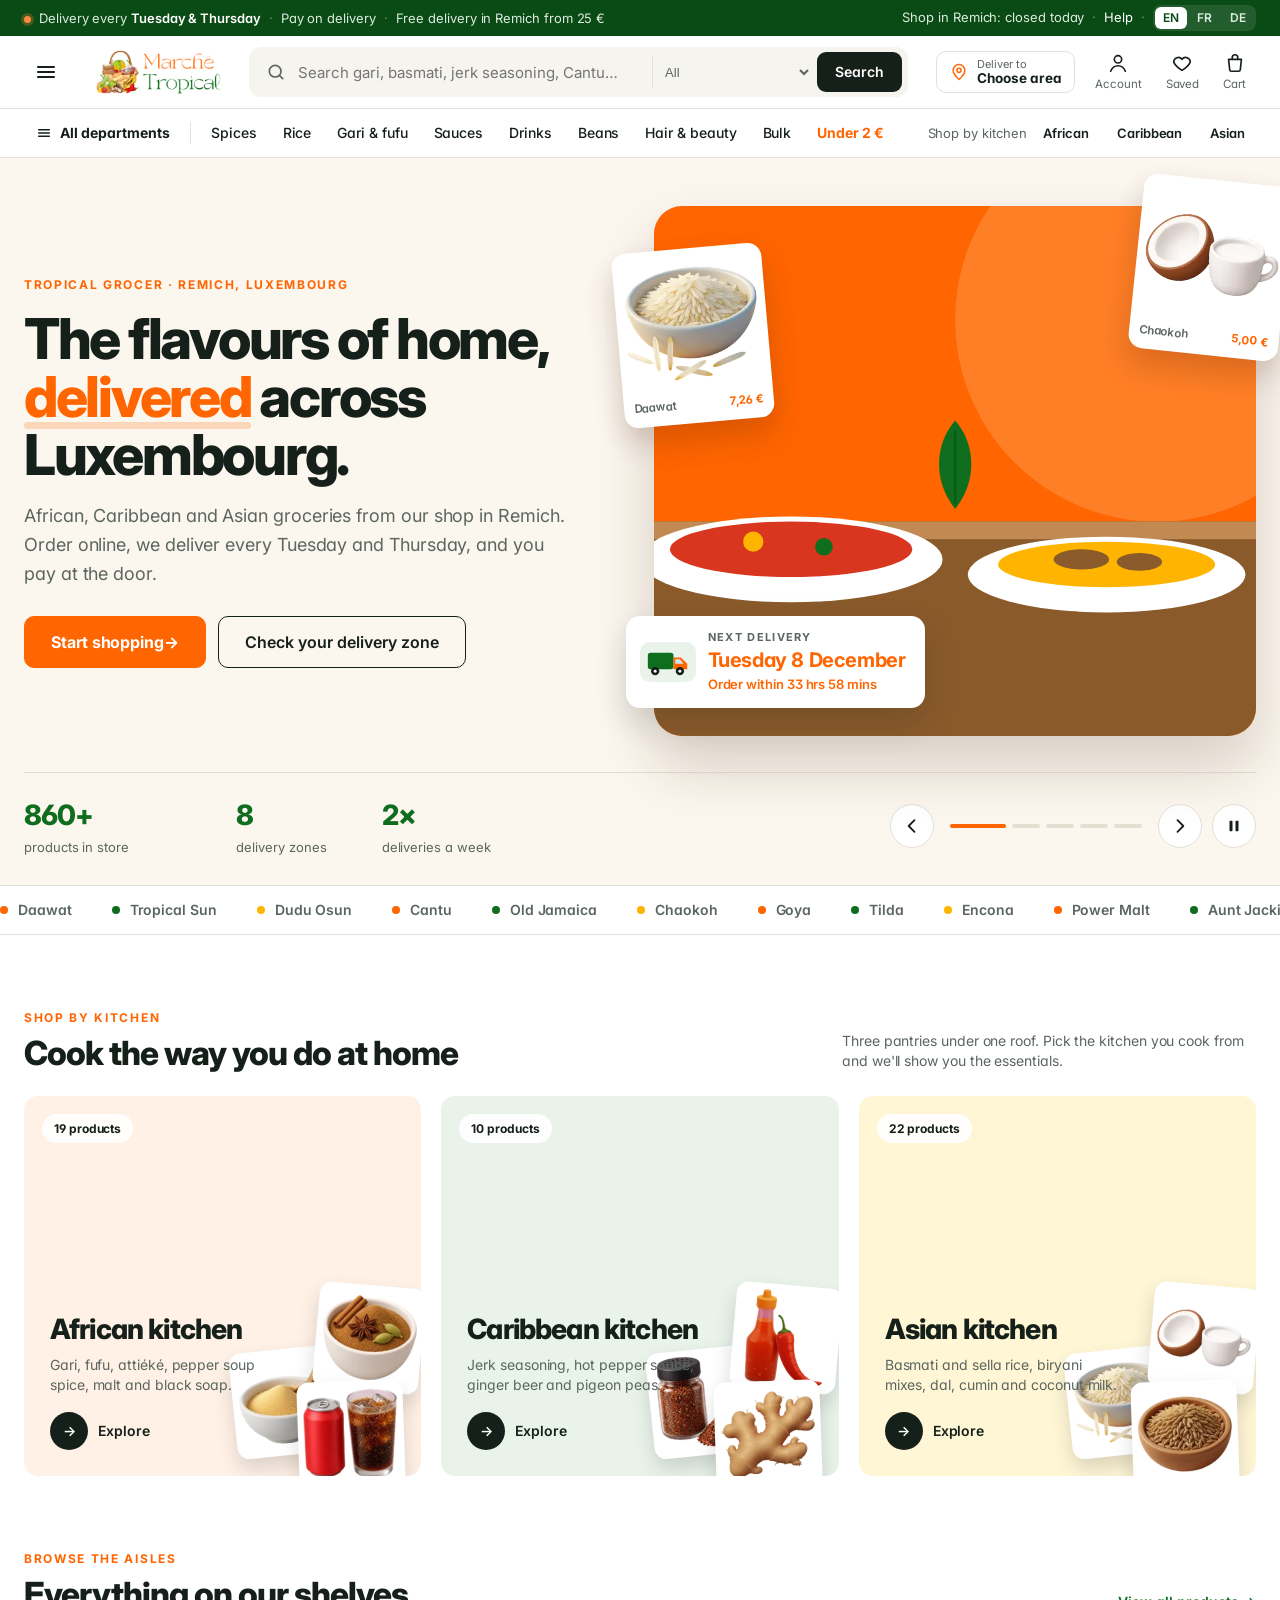
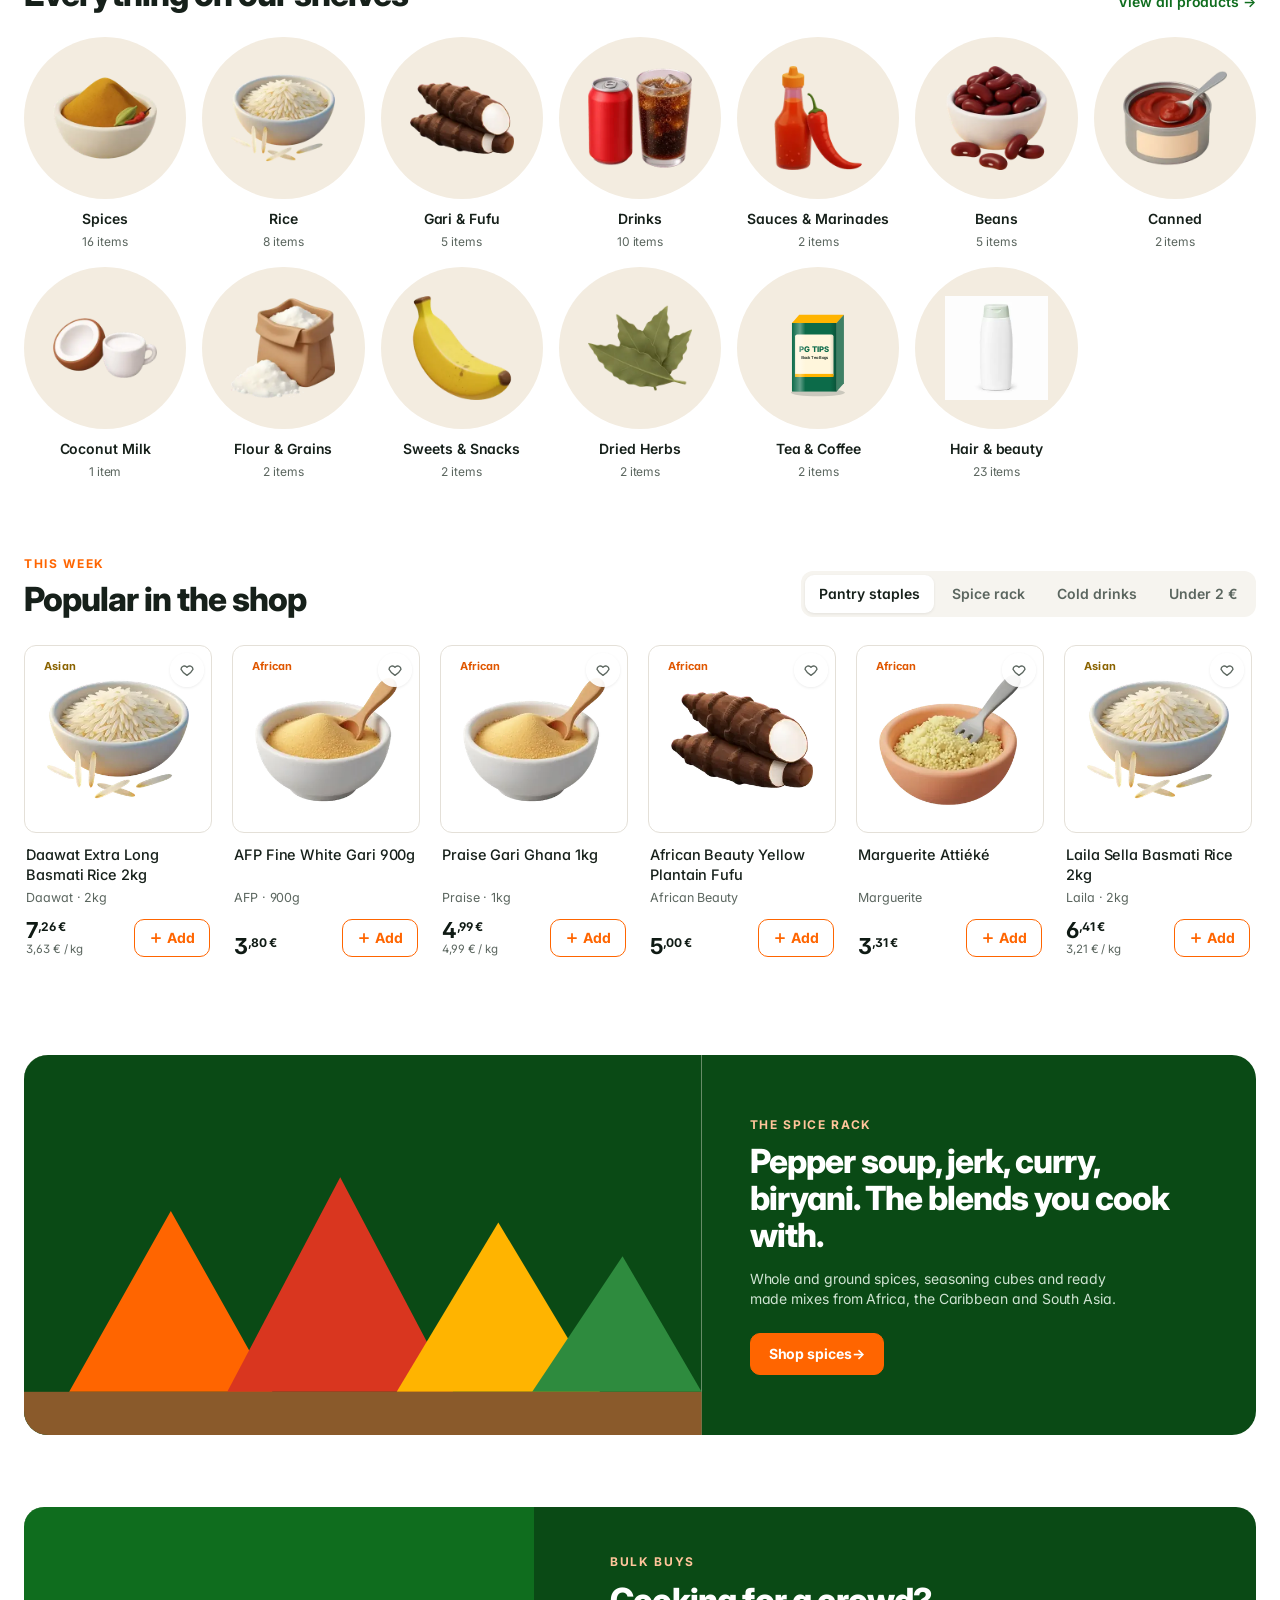
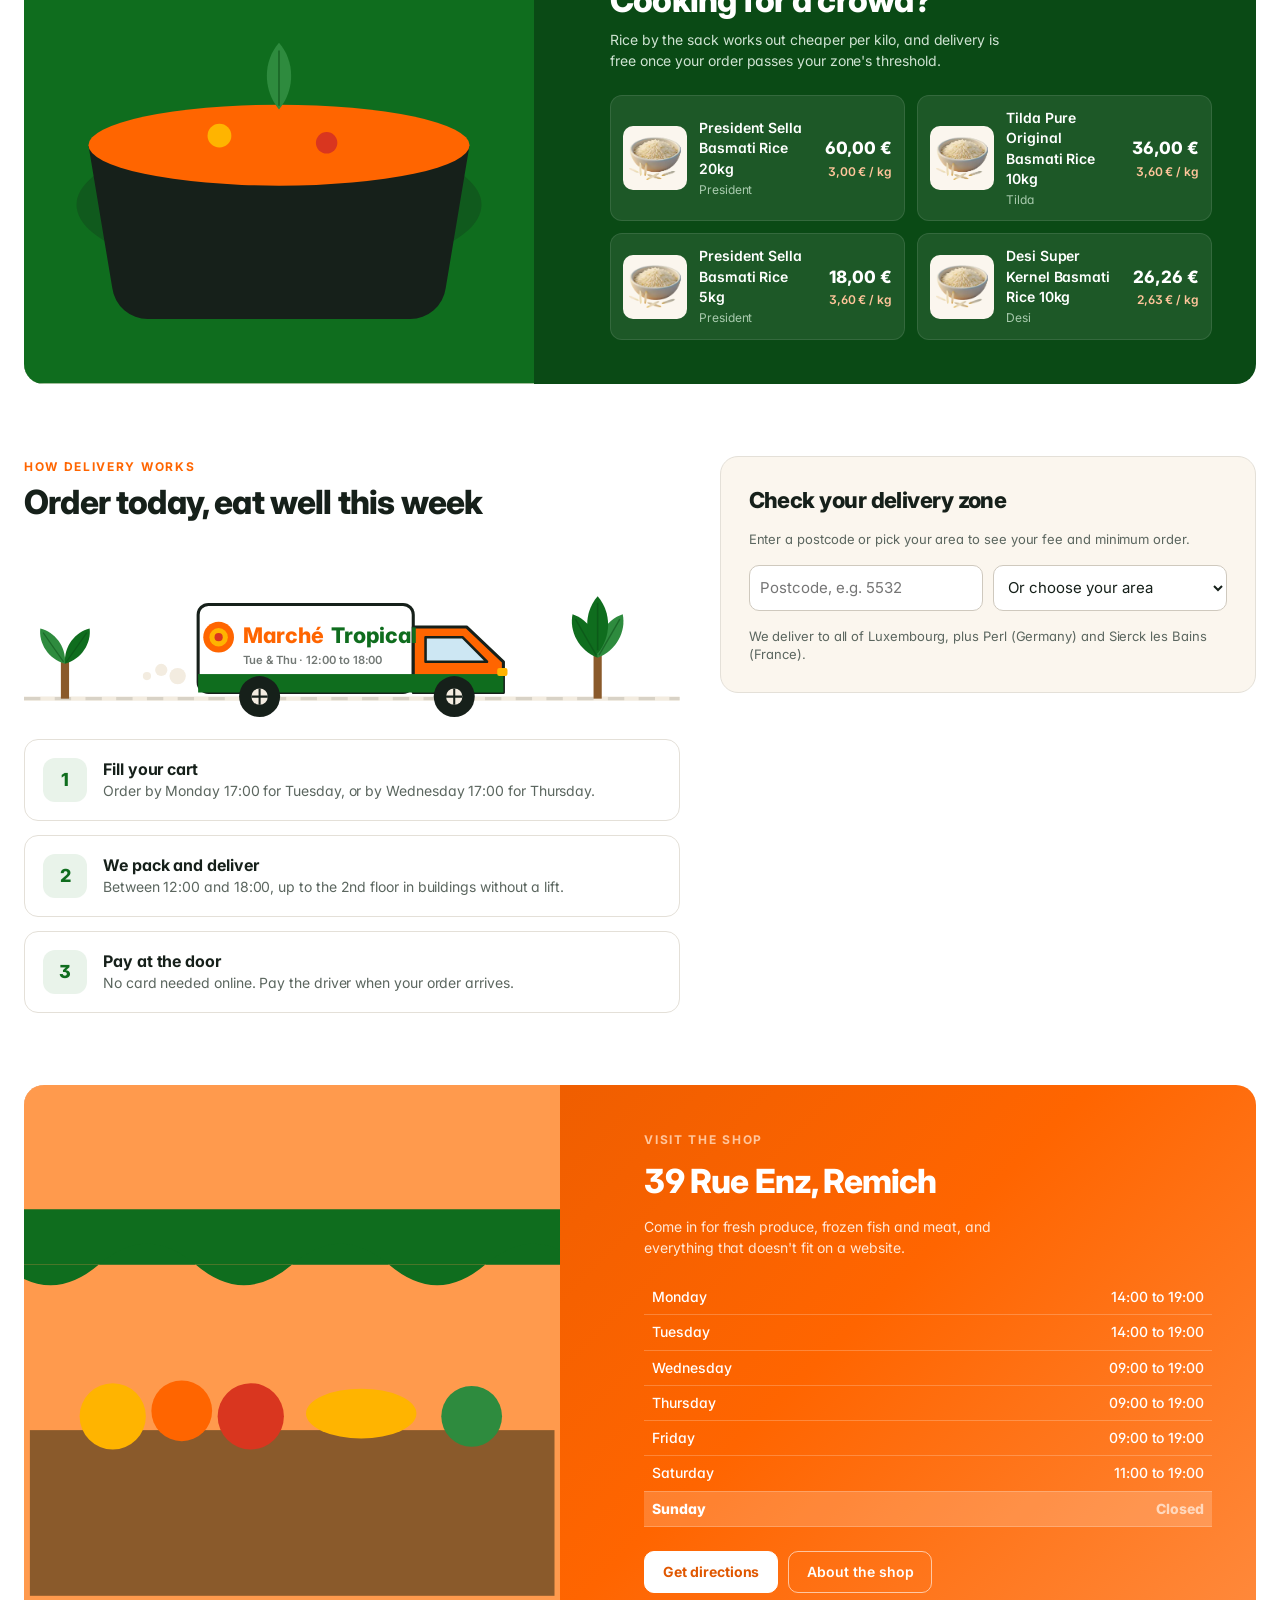
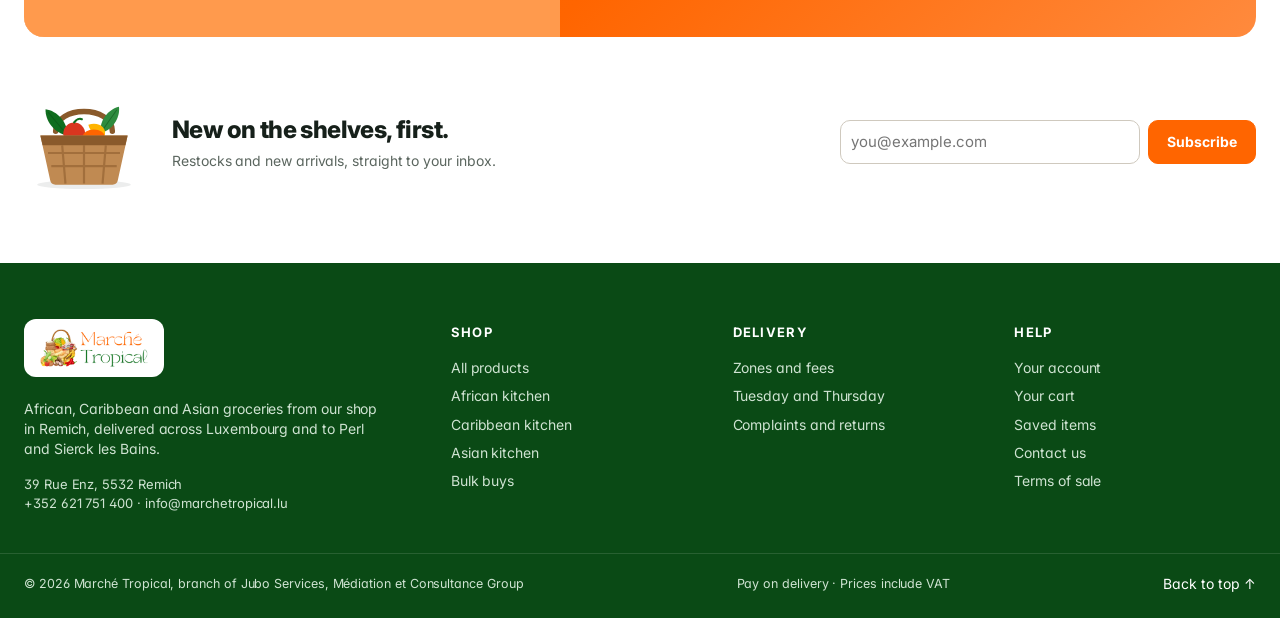
==== index.html @ e781e64a "Remove the demo notice bar Co-Authored-By: Claude Opus 5.5 <noreply@anthropic.com> Claude-Session: h" ====
<!doctype html>
<html lang="en">
<head>
<meta charset="utf-8">
<meta name="viewport" content="width=device-width, initial-scale=1, viewport-fit=cover">
<title>Marché Tropical</title>
<meta name="description" content="African, Caribbean and Asian groceries from Remich, delivered across Luxembourg.">
<link rel="preconnect" href="https://fonts.googleapis.com"><link rel="preconnect" href="https://fonts.gstatic.com" crossorigin>
<link rel="stylesheet" href="https://fonts.googleapis.com/css2?family=Inter:wght@400;500;600;700;800&display=swap">
<style>:root {
  color-scheme: light;
  --hd: #0A3D2C; --hd2: #0F5A3F; --bg: #E9EEEA; --card: #FFFFFF; --ink: #0F1A14; --ink2: #4A5650; --line: #D5DBD7;
  --mango: #FFB400; --mangoD: #E8A200; --orange: #F07A1A; --orangeD: #D96A0E; --green: #0C6B49; --link: #0B6A73; --price: #0F1A14; --red: #C7361E;
  --display: 'Inter', system-ui, -apple-system, 'Segoe UI', Arial, sans-serif; --body: 'Inter', system-ui, -apple-system, 'Segoe UI', Arial, sans-serif;
}
* { box-sizing: border-box; }
[hidden] { display: none !important; }
html, body { margin: 0; }
body { background: var(--bg); color: var(--ink); font: 400 14px/1.45 var(--body); -webkit-font-smoothing: antialiased; }
a { color: var(--link); text-decoration: none; }
a:hover { text-decoration: underline; color: #C45500; }
img { max-width: 100%; display: block; }
button { font: inherit; color: inherit; }
:focus-visible { outline: 3px solid var(--mango); outline-offset: 2px; }
.sr { position: absolute; width: 1px; height: 1px; overflow: hidden; clip: rect(0 0 0 0); white-space: nowrap; }
.wrap { max-width: 1500px; margin: 0 auto; padding-left: max(20px, env(safe-area-inset-left, 0px)); padding-right: max(20px, env(safe-area-inset-right, 0px)); }
.small { font-size: 13px; } .muted { color: var(--ink2); }
.card { background: var(--card); border-radius: 8px; }
.lnk { background: none; border: 0; padding: 0; color: var(--link); cursor: pointer; font-size: 14px; }
.lnk:hover { text-decoration: underline; color: #C45500; }
.btn { display: inline-flex; align-items: center; justify-content: center; min-height: 38px; padding: 0 18px; border-radius: 999px; border: 1px solid transparent; font: 600 14px/1 var(--body); cursor: pointer; text-decoration: none !important; color: var(--ink) !important; }
.btn.y { background: var(--mango); border-color: var(--mangoD); } .btn.y:hover { background: var(--mangoD); }
.btn.o { background: var(--orange); border-color: var(--orangeD); color: #fff !important; } .btn.o:hover { background: var(--orangeD); }
.btn.w { background: #fff; border-color: #B9C2BD; box-shadow: 0 1px 2px rgba(15,26,20,.08); } .btn.w:hover { background: #F3F6F4; }
.btn.full { width: 100%; margin-top: 8px; }
.demo-banner { background: #FFF4D2; color: #5A4300; font-size: 12.5px; text-align: center; padding: 6px 16px; border-bottom: 1px solid #F1DFA3; }

/* header */
.hd { background: var(--hd); color: #fff; position: sticky; top: env(safe-area-inset-top, 0px); z-index: 40; }
.hd1 { display: flex; align-items: center; gap: 6px; padding: 8px max(12px, env(safe-area-inset-right, 0px)) 8px max(12px, env(safe-area-inset-left, 0px)); min-height: 62px; }
.hd a, .hd button { color: #fff; }
.hd1 > a, .hd1 > button, .hlink { border: 1px solid transparent; border-radius: 3px; padding: 6px 8px; background: none; cursor: pointer; text-decoration: none; }
.hd1 > a:hover, .hd1 > button:hover, .hlink:hover { border-color: #fff; text-decoration: none; }
.hamb { display: none; }
.logo { display: inline-flex; align-items: center; gap: 8px; text-decoration: none !important; }
.logo-mark { width: 30px; height: 30px; flex: none; border-radius: 50%; background: radial-gradient(circle, #13241C 0 3px, #D9361F 3.5px 7px, #FFB400 7.5px 11px, #2DB37A 11.5px 15px); }
.logo-text { font: 800 22px/1 var(--display); letter-spacing: -0.03em; color: #fff; }
.logo-text b { color: var(--mango); font-weight: 800; }
.logo.dark .logo-text { color: var(--ink); } .logo.dark .logo-text b { color: var(--green); }
.deliver { display: flex; align-items: flex-end; gap: 2px; text-align: left; }
.deliver small, .hlink small, .cartlink small { display: block; font-size: 12px; color: #CFE1D7; line-height: 1.1; }
.deliver b, .hlink b { display: block; font-size: 14px; line-height: 1.2; white-space: nowrap; }
.search { position: relative; flex: 1; display: flex; height: 42px; margin: 0 8px; border-radius: 6px; overflow: visible; min-width: 0; }
.search:focus-within { box-shadow: 0 0 0 3px var(--mango); border-radius: 6px; }
.scat { flex: none; max-width: 150px; border: 0; border-radius: 6px 0 0 6px; background: #E6E9E7; color: var(--ink); padding: 0 6px 0 10px; font-size: 13px; border-right: 1px solid #C9CFCB; }
.search input { flex: 1; min-width: 0; border: 0; padding: 0 12px; font: 400 15px/1 var(--body); color: var(--ink); background: #fff; outline: none; }
.sbtn { flex: none; width: 48px; border: 0; border-radius: 0 6px 6px 0; background: var(--mango); color: var(--ink) !important; cursor: pointer; display: flex; align-items: center; justify-content: center; }
.sbtn:hover { background: var(--mangoD); }
.suggest { position: absolute; top: 100%; left: 0; right: 0; background: #fff; color: var(--ink); border: 1px solid var(--line); border-radius: 0 0 8px 8px; box-shadow: 0 8px 24px rgba(0,0,0,.2); padding: 4px 0; z-index: 50; }
.suggest a { display: grid; grid-template-columns: 40px minmax(0, 1fr) auto; gap: 10px; align-items: center; padding: 6px 14px; color: var(--ink); font-size: 14px; }
.suggest a:hover, .suggest a.act { background: #F1F4F2; text-decoration: none; color: var(--ink); }
.suggest .th { width: 40px; height: 40px; }
.suggest .th img, .suggest .th svg { width: 100%; height: 100%; object-fit: contain; }
.suggest .all { display: block; font-weight: 700; color: var(--link); }
.suggest p { margin: 10px 14px; color: var(--ink2); }
.lang b { font-size: 14px; }
.wn { display: inline-block; min-width: 18px; padding: 0 5px; border-radius: 9px; background: var(--mango); color: var(--ink); font-size: 12px; text-align: center; }
.cartlink { display: flex; align-items: flex-end; gap: 2px; padding: 4px 8px; text-decoration: none !important; }
.cartlink b { font-size: 14px; padding-bottom: 2px; }
.cartico { position: relative; display: block; }
.cc { position: absolute; top: -4px; left: 15px; min-width: 18px; text-align: center; color: var(--mango); font: 800 16px/1 var(--body); }
.hd2 { background: var(--hd2); }
.hd2-in { display: flex; align-items: center; gap: 2px; padding: 4px max(12px, env(safe-area-inset-left, 0px)); overflow-x: auto; scrollbar-width: none; }
.hd2-in::-webkit-scrollbar { display: none; }
.hd2 a, .allbtn { flex: none; padding: 6px 9px; border: 1px solid transparent; border-radius: 3px; font-size: 14px; white-space: nowrap; background: none; cursor: pointer; text-decoration: none !important; }
.hd2 a:hover, .allbtn:hover { border-color: #fff; }
.allbtn { display: inline-flex; gap: 6px; align-items: center; font-weight: 700; }
.hd2-note { margin-left: auto; flex: none; padding-left: 16px; font-weight: 700; color: var(--mango); white-space: nowrap; }

/* side nav */
.side-bg { position: fixed; inset: 0; background: rgba(0,0,0,.6); z-index: 60; }
.side-nav { position: fixed; top: 0; bottom: 0; left: 0; width: min(365px, 88vw); z-index: 61; background: #fff; display: flex; flex-direction: column; padding-left: env(safe-area-inset-left, 0px); }
.side-hd { display: flex; align-items: center; gap: 10px; padding: calc(14px + env(safe-area-inset-top, 0px)) 16px 14px 34px; background: var(--hd2); color: #fff; font-size: 18px; }
.avatar { width: 30px; height: 30px; border-radius: 50%; background: #fff; opacity: .9; }
.xbtn { margin-left: auto; width: 40px; height: 40px; border: 0; border-radius: 50%; background: transparent; cursor: pointer; display: inline-flex; align-items: center; justify-content: center; }
.side-hd .xbtn { color: #fff; }
.side-body { overflow: auto; padding: 8px 0 24px; }
.side-body h3 { margin: 14px 34px 6px; font: 800 17px/1.2 var(--display); }
.side-body a { display: flex; justify-content: space-between; padding: 11px 34px; color: var(--ink); font-size: 14px; }
.side-body a:hover { background: #EEF1EF; text-decoration: none; color: var(--ink); }
.side-body h3 + div, .side-body h3 { border-top: 0; }
.side-body h3:not(:first-child) { border-top: 1px solid var(--line); padding-top: 16px; margin-top: 8px; }

/* hero carousel */
.hero { position: relative; height: 560px; overflow: hidden; background: var(--hd); }
.slide { position: absolute; inset: 0; display: grid; grid-template-columns: minmax(0, 1fr) minmax(0, 1fr); align-items: start; padding: 48px max(64px, calc((100% - 1500px) / 2 + 64px)) 0; transition: opacity .6s; opacity: 0; }
.slide.on { opacity: 1; }
.slide::after { content: ""; position: absolute; left: 0; right: 0; bottom: 0; height: 260px; background: linear-gradient(to bottom, rgba(233,238,234,0), var(--bg)); pointer-events: none; }
.slide .copy { position: relative; z-index: 1; color: #fff; max-width: 560px; padding-top: 18px; }
.slide .kick { display: inline-block; padding: 5px 10px; border-radius: 4px; background: rgba(0,0,0,.25); font-size: 13px; font-weight: 700; letter-spacing: .06em; text-transform: uppercase; }
.slide h2 { margin: 14px 0 12px; font: 800 clamp(30px, 4vw, 56px)/1.02 var(--display); letter-spacing: -0.02em; text-wrap: balance; }
.slide p { margin: 0 0 22px; font-size: 18px; opacity: .92; max-width: 44ch; }
.slide .btn { min-height: 46px; padding: 0 26px; font-size: 16px; }
.slide .art { position: relative; height: 330px; }
.slide .art img { position: absolute; width: 46%; filter: drop-shadow(0 18px 24px rgba(0,0,0,.28)); }
.s1 { background: radial-gradient(circle at 75% 35%, #2BA36F 0, #0C6B49 45%, #0A3D2C 100%); }
.s2 { background: radial-gradient(circle at 75% 35%, #F25A3C 0, #C7361E 50%, #7A1C0F 100%); }
.s3 { background: radial-gradient(circle at 75% 35%, #FFD25A 0, #FFB400 45%, #D98A00 100%); }
.s3 .copy { color: var(--ink); } .s3 .kick { background: rgba(255,255,255,.45); }
.harrow { position: absolute; top: 40px; height: 260px; width: 64px; border: 0; background: transparent; color: #fff; cursor: pointer; z-index: 2; display: flex; align-items: center; justify-content: center; border-radius: 4px; }
.harrow:hover { box-shadow: inset 0 0 0 2px #fff; }
.harrow.l { left: 0; } .harrow.r { right: 0; }
.lift { position: relative; margin-top: -250px; z-index: 3; }

/* quad cards */
.quads { display: grid; grid-template-columns: repeat(4, minmax(0, 1fr)); gap: 20px; margin-bottom: 20px; }
.quad { background: #fff; padding: 20px 20px 16px; display: flex; flex-direction: column; border-radius: 8px; min-width: 0; }
.quad h2 { margin: 0 0 12px; font: 800 21px/1.2 var(--display); letter-spacing: -0.01em; }
.quad .q4 { display: grid; grid-template-columns: repeat(2, minmax(0, 1fr)); gap: 12px 14px; flex: 1; }
.quad .q4 a { color: var(--ink); font-size: 12.5px; }
.quad .q4 a:hover { text-decoration: none; }
.quad .q4 a:hover span { text-decoration: underline; }
.quad .q4 .im { aspect-ratio: 1 / 1; background: #F4F6F5; border-radius: 4px; display: flex; align-items: center; justify-content: center; margin-bottom: 4px; overflow: hidden; }
.quad .q4 .im img, .quad .q4 .im svg { width: 86%; height: 86%; object-fit: contain; }
.quad .one { flex: 1; display: block; background: #F4F6F5; border-radius: 4px; aspect-ratio: 1 / 1.02; overflow: hidden; }
.quad .one img { width: 100%; height: 100%; object-fit: contain; padding: 8%; }
.quad .more { margin-top: 14px; font-size: 13px; }
.quad.info { background: linear-gradient(160deg, #fff 0, #fff 55%, #FFF4D2 100%); }
.quad.info .zone-ui { display: flex; flex-direction: column; gap: 10px; flex: 1; }
.quad.info .big { font: 800 34px/1 var(--display); }
.quad.info ul { margin: 0; padding-left: 18px; color: var(--ink2); }

/* strips (rows) */
.strip { background: #fff; border-radius: 8px; padding: 20px; margin-bottom: 20px; }
.strip.flat { border-radius: 0; padding: 20px 0; background: transparent; border-top: 1px solid var(--line); }
.strip-hd { display: flex; align-items: baseline; gap: 16px; margin-bottom: 12px; }
.strip-hd h2 { margin: 0; font: 800 21px/1.2 var(--display); letter-spacing: -0.01em; }
.row { display: grid; grid-auto-flow: column; grid-auto-columns: 200px; gap: 16px; overflow-x: auto; padding-bottom: 10px; scroll-snap-type: x proximity; }
.row > * { scroll-snap-align: start; }

/* product tile */
.pt { display: flex; flex-direction: column; gap: 4px; min-width: 0; position: relative; }
.pt .im { position: relative; display: flex; align-items: center; justify-content: center; aspect-ratio: 1 / 1; background: #F4F6F5; border-radius: 6px; overflow: hidden; }
.pt .im img, .pt .im svg { width: 82%; height: 82%; object-fit: contain; transition: transform .2s; }
.pt:hover .im img, .pt:hover .im svg { transform: scale(1.04); }
.pt .nm { color: var(--ink); font-size: 14px; line-height: 1.35; display: -webkit-box; -webkit-line-clamp: 2; -webkit-box-orient: vertical; overflow: hidden; margin-top: 6px; }
.pt .nm:hover { color: #C45500; }
.pt .br { font-size: 12.5px; color: var(--ink2); }
.pt .tag { position: absolute; top: 8px; left: 8px; z-index: 1; background: var(--red); color: #fff; font-size: 12px; font-weight: 700; padding: 3px 7px; border-radius: 4px; }
.pt .tag.g { background: var(--green); }
.pprice { display: inline-flex; align-items: flex-start; font-weight: 500; color: var(--price); line-height: 1; }
.pprice .cur { font-size: 12px; margin: 3px 2px 0 0; } .pprice .whole { font-size: 26px; } .pprice .dec { font-size: 12px; margin-top: 3px; }
.pprice.big .whole { font-size: 34px; } .pprice.big .cur, .pprice.big .dec { font-size: 15px; }
.pt .del { font-size: 12.5px; color: var(--ink2); }
.pt .del b { color: var(--ink); }
.pt .act { display: flex; gap: 6px; margin-top: 6px; align-items: center; }
.pt .act .btn { min-height: 32px; padding: 0 14px; font-size: 13px; }
.pt .heart { width: 32px; height: 32px; flex: none; border-radius: 50%; border: 1px solid #C9CFCB; background: #fff; cursor: pointer; display: inline-flex; align-items: center; justify-content: center; color: var(--ink2); }
.pt .heart[aria-pressed="true"] { color: var(--red); border-color: var(--red); }
.pt .heart[aria-pressed="true"] path { fill: currentColor; }
.pt .incart { font-size: 12.5px; color: var(--green); font-weight: 700; }

/* results */
.resbar { background: #fff; border-bottom: 1px solid var(--line); box-shadow: 0 1px 3px rgba(0,0,0,.05); }
.resbar-in { display: flex; justify-content: space-between; align-items: center; gap: 12px; min-height: 44px; flex-wrap: wrap; padding-top: 6px; padding-bottom: 6px; }
.resbar b { color: #C45500; }
.sortlbl select { margin-left: 4px; padding: 6px 8px; border: 1px solid #C9CFCB; border-radius: 8px; background: #F4F6F5; font: inherit; color: var(--ink); }
.results { display: grid; grid-template-columns: 240px minmax(0, 1fr); gap: 24px; padding-top: 16px; padding-bottom: 40px; background: #fff; }
.route[data-route="shop"] { background: #fff; }
.filters { border-right: 1px solid var(--line); padding-right: 16px; }
.fbtn { display: none; }
.fgrp { margin-bottom: 18px; }
.fgrp h3 { margin: 0 0 6px; font-size: 14px; font-weight: 700; }
.fgrp a, .fgrp label { display: flex; align-items: center; gap: 8px; padding: 3px 0; color: var(--ink); font-size: 14px; cursor: pointer; }
.fgrp a.on { font-weight: 700; }
.fgrp input { width: 16px; height: 16px; accent-color: var(--green); }
.fgrp .ct { color: var(--ink2); font-size: 12px; }
.chips { display: flex; gap: 8px; flex-wrap: wrap; margin-bottom: 8px; }
.chip { display: inline-flex; align-items: center; gap: 6px; padding: 4px 10px; border: 1px solid #C9CFCB; border-radius: 999px; background: #F4F6F5; font-size: 13px; cursor: pointer; }
.chip:hover { border-color: var(--ink); }
.resh { margin: 4px 0 4px; font: 800 22px/1.2 var(--display); }
.grid { display: grid; grid-template-columns: repeat(auto-fill, minmax(210px, 1fr)); gap: 28px 20px; }
.grid .pt { padding-bottom: 8px; }
.pager { display: flex; justify-content: center; gap: 6px; margin: 36px 0 8px; flex-wrap: wrap; }
.pager button { min-width: 40px; height: 40px; padding: 0 12px; border: 1px solid #C9CFCB; border-radius: 8px; background: #fff; cursor: pointer; }
.pager button[aria-current="page"] { border-color: var(--ink); font-weight: 800; }
.pager button:disabled { opacity: .45; cursor: default; }
.empty { padding: 28px; border: 1px solid var(--line); }

/* product detail */
.pdwrap { background: #fff; padding-top: 12px; padding-bottom: 32px; }
.route[data-route="product"] { background: #fff; }
.crumbs a { color: var(--ink2); }
.pd { display: grid; grid-template-columns: minmax(0, 1.05fr) minmax(0, 1fr) 270px; gap: 28px; margin-top: 12px; align-items: start; }
.pd-media { display: grid; grid-template-columns: 56px minmax(0, 1fr); gap: 12px; position: sticky; top: 130px; }
.pd-thumbs { display: flex; flex-direction: column; gap: 10px; }
.pd-thumbs button { width: 56px; height: 56px; padding: 4px; border: 1px solid #C9CFCB; border-radius: 6px; background: #F4F6F5; cursor: pointer; }
.pd-thumbs button[aria-current="true"] { border-color: var(--orange); box-shadow: 0 0 0 2px rgba(240,122,26,.3); }
.pd-thumbs img, .pd-thumbs svg { width: 100%; height: 100%; object-fit: contain; }
.pd-stage { aspect-ratio: 1 / 1; display: flex; align-items: center; justify-content: center; background: #F4F6F5; border-radius: 8px; overflow: hidden; cursor: zoom-in; }
.pd-stage img, .pd-stage svg { width: 80%; height: 80%; object-fit: contain; transition: transform .25s; }
.pd-stage.zoom img, .pd-stage.zoom svg { transform: scale(1.6); cursor: zoom-out; }
.pd-stage.v2 img, .pd-stage.v2 svg { transform: scale(1.25) translate(8%, -6%); }
.pd-info h1 { margin: 0 0 4px; font: 500 24px/1.3 var(--body); }
.pd-info hr { border: 0; border-top: 1px solid var(--line); margin: 12px 0; }
.spec { border-collapse: collapse; font-size: 14px; }
.spec th { text-align: left; padding: 3px 24px 3px 0; font-weight: 700; white-space: nowrap; }
.spec td { padding: 3px 0; }
.about-h { font: 700 16px/1.2 var(--body); margin: 0 0 8px; }
.about { margin: 0 0 10px; padding-left: 18px; }
.about li { margin-bottom: 4px; }
.buybox { border: 1px solid var(--line); border-radius: 8px; padding: 18px; position: sticky; top: 130px; }
.bbdel { margin: 10px 0 6px; } .bbdel b { color: var(--ink); }
.bbloc { display: flex; align-items: center; gap: 4px; margin: 0 0 10px; font-size: 13px; }
.avail { color: var(--green); font-size: 17px; margin: 0 0 10px; }
.qsel select { margin-left: 4px; padding: 6px 8px; border-radius: 8px; border: 1px solid #C9CFCB; background: #F4F6F5; font: inherit; }
.ships { margin: 12px 0 4px; border-collapse: collapse; }
.ships td { padding: 2px 10px 2px 0; vertical-align: top; } .ships td:first-child { color: var(--ink2); white-space: nowrap; }

/* cart */
.cartwrap { display: grid; grid-template-columns: minmax(0, 1fr) 300px; gap: 20px; padding-top: 20px; padding-bottom: 40px; align-items: start; }
.cartmain { padding: 20px 20px 12px; }
.cartmain h1 { margin: 0; font: 500 28px/1.2 var(--body); }
.cartmain .hdrow { display: flex; justify-content: space-between; align-items: flex-end; border-bottom: 1px solid var(--line); padding-bottom: 6px; color: var(--ink2); }
.cline { display: grid; grid-template-columns: 160px minmax(0, 1fr) auto; gap: 18px; padding: 16px 0; border-bottom: 1px solid var(--line); }
.cline .im { aspect-ratio: 1 / 1; background: #F4F6F5; border-radius: 6px; display: flex; align-items: center; justify-content: center; }
.cline .im img, .cline .im svg { width: 82%; height: 82%; object-fit: contain; }
.cline h3 { margin: 0 0 4px; font: 500 17px/1.3 var(--body); }
.cline h3 a { color: var(--ink); }
.cline .ok { color: var(--green); font-size: 12.5px; }
.cline .ops { display: flex; gap: 10px; align-items: center; flex-wrap: wrap; margin-top: 10px; font-size: 13px; }
.cline .ops .sep { width: 1px; height: 14px; background: var(--line); }
.stepper { display: inline-flex; align-items: center; border: 3px solid var(--mango); border-radius: 999px; overflow: hidden; }
.stepper button { width: 34px; height: 30px; border: 0; background: #fff; cursor: pointer; font-size: 18px; font-weight: 700; }
.stepper span { min-width: 30px; text-align: center; font-weight: 700; }
.cline .lp { font-weight: 700; font-size: 18px; text-align: right; }
.subline { text-align: right; font-size: 18px; padding: 12px 0 4px; }
.cartside { padding: 18px; }
.cartside .fb { font-size: 13px; }
.bar { height: 8px; margin: 6px 0 10px; background: #E6E9E7; border-radius: 999px; overflow: hidden; }
.bar i { display: block; height: 100%; background: var(--green); }
.saved { margin-top: 20px; padding: 20px; }
.saved h2 { margin: 0 0 12px; font: 500 22px/1.2 var(--body); }
.savedgrid { display: grid; grid-template-columns: repeat(auto-fill, minmax(180px, 1fr)); gap: 18px; }

/* checkout */
.cowrap { padding-top: 16px; padding-bottom: 40px; }
.coh { font: 500 28px/1.2 var(--body); margin: 0 0 16px; }
.checkout { display: grid; grid-template-columns: minmax(0, 1fr) 320px; gap: 20px; align-items: start; }
.co-sec { margin-bottom: 14px; padding: 18px 20px; }
.co-sec h2 { margin: 0 0 12px; font: 700 18px/1.2 var(--body); display: flex; gap: 10px; align-items: center; }
.co-sec h2 span { width: 26px; height: 26px; border-radius: 50%; background: var(--hd); color: #fff; font-size: 14px; display: inline-flex; align-items: center; justify-content: center; }
.form-grid { display: grid; grid-template-columns: repeat(2, minmax(0, 1fr)); gap: 12px 16px; }
.form-grid .full { grid-column: 1 / -1; }
.field { display: flex; flex-direction: column; gap: 4px; }
.field label { font-weight: 700; font-size: 13px; }
.input { width: 100%; min-height: 38px; padding: 8px 10px; border: 1px solid #A9B3AE; border-radius: 6px; background: #fff; font: 400 15px/1.3 var(--body); color: var(--ink); box-shadow: inset 0 1px 2px rgba(0,0,0,.06); }
textarea.input { min-height: 120px; resize: vertical; }
.input:focus-visible { outline: none; border-color: var(--orange); box-shadow: 0 0 0 3px rgba(240,122,26,.25); }
.input.bad { border-color: var(--red); box-shadow: 0 0 0 2px rgba(199,54,30,.2); }
.hint { margin: 2px 0 0; font-size: 12.5px; color: var(--ink2); }
.err { margin: 12px 0 0; padding: 10px 12px; border: 1px solid var(--red); border-radius: 6px; background: #FDF0EC; color: #8C220F; font-weight: 600; }
.slots { display: grid; grid-template-columns: repeat(4, minmax(0, 1fr)); gap: 10px; }
.slot { text-align: left; padding: 12px; border: 1px solid #A9B3AE; border-radius: 8px; background: #fff; cursor: pointer; display: flex; flex-direction: column; gap: 2px; }
.slot b { font-size: 15px; } .slot small { color: var(--ink2); }
.slot[aria-pressed="true"] { border: 2px solid var(--orange); background: #FFF6EC; padding: 11px; }
.radio { display: flex; gap: 10px; align-items: flex-start; padding: 12px; border: 2px solid var(--orange); border-radius: 8px; background: #FFF6EC; }
.radio input, .check input { width: 18px; height: 18px; margin-top: 2px; accent-color: var(--orange); }
.co-line { display: grid; grid-template-columns: 64px minmax(0, 1fr) auto; gap: 12px; align-items: center; padding: 8px 0; border-top: 1px solid var(--line); }
.co-line:first-child { border-top: 0; }
.co-line .im { width: 64px; height: 64px; background: #F4F6F5; border-radius: 6px; display: flex; align-items: center; justify-content: center; }
.co-line .im img, .co-line .im svg { width: 82%; height: 82%; object-fit: contain; }
.co-sum { padding: 18px; position: sticky; top: 130px; }
.co-sum .srow { display: flex; justify-content: space-between; gap: 10px; padding: 3px 0; font-size: 14px; }
.co-sum .tot { border-top: 1px solid var(--line); margin-top: 8px; padding-top: 10px; font-size: 19px; font-weight: 800; color: #B12704; }
.check { display: flex; gap: 8px; align-items: flex-start; font-size: 13px; margin: 10px 0; }
.note-min { padding: 8px 10px; border-radius: 6px; background: #FDF0EC; color: #8C220F; font-size: 13px; font-weight: 600; margin: 8px 0; }
.confirm { display: flex; gap: 20px; padding: 28px; margin: 24px 0 40px; border-left: 6px solid var(--green); }
.confirm h1 { margin: 0 0 8px; font: 800 26px/1.2 var(--display); color: var(--green); }
.okmark { flex: none; width: 52px; height: 52px; border-radius: 50%; background: var(--green); color: #fff; font: 800 28px/52px var(--body); text-align: center; }
.btnrow { display: flex; gap: 10px; flex-wrap: wrap; margin-top: 16px; }
.rvw { display: grid; grid-template-columns: repeat(3, minmax(0, 1fr)); gap: 14px; margin-top: 14px; }
.rvw div { padding: 12px 14px; background: #F4F6F5; border-radius: 6px; }
.rvw h4 { margin: 0 0 4px; font-size: 12px; letter-spacing: .06em; text-transform: uppercase; color: var(--green); }

/* misc pages */
.listwrap, .page { padding: 24px 28px; margin: 20px 0 40px; }
.listwrap h1, .page h1 { margin: 0 0 6px; font: 800 28px/1.2 var(--display); }
.page h2 { font: 700 18px/1.3 var(--body); margin: 20px 0 8px; }
.lead { font-size: 16px; color: var(--ink2); max-width: 70ch; }
.two { display: grid; grid-template-columns: repeat(2, minmax(0, 1fr)); gap: 32px; }
.hours { border-collapse: collapse; width: 100%; max-width: 420px; }
.hours th, .hours td { padding: 7px 8px; border-bottom: 1px solid var(--line); text-align: left; font-weight: 500; }
.hours td { text-align: right; }
.hours tr.today th, .hours tr.today td { background: #FFF4D2; font-weight: 800; }
.hours tr.off td { color: var(--ink2); }
.mosaic { display: grid; grid-template-columns: repeat(4, minmax(0, 1fr)); gap: 8px; margin-top: 18px; }
.mosaic span { aspect-ratio: 1 / 1; background: #F4F6F5; border-radius: 6px; display: flex; align-items: center; justify-content: center; }
.mosaic img { width: 80%; height: 80%; object-fit: contain; }
.tbl-wrap { overflow-x: auto; border: 1px solid var(--line); border-radius: 8px; margin: 16px 0; }
.tbl { width: 100%; min-width: 680px; border-collapse: collapse; }
.tbl th { background: #F4F6F5; text-align: left; padding: 10px 14px; font-size: 13px; }
.tbl td { padding: 10px 14px; border-top: 1px solid var(--line); }
.zone { display: inline-block; padding: 2px 10px; border-radius: 999px; background: var(--green); color: #fff; font-weight: 700; font-size: 13px; white-space: nowrap; }
.zone.out { background: var(--mango); color: var(--ink); }
.bul { padding-left: 18px; color: var(--ink2); }
.doc p { max-width: 75ch; }
.narrow { max-width: 420px; }
.auth { padding: 26px; margin: 28px 0 40px; border: 1px solid var(--line); display: flex; flex-direction: column; gap: 10px; }
.auth h1 { margin: 8px 0 0; font: 500 26px/1.2 var(--body); }
.divider { text-align: center; position: relative; margin: 10px 0 0; font-size: 12px; color: var(--ink2); }
.divider::before { content: ""; position: absolute; left: 0; right: 0; top: 50%; border-top: 1px solid var(--line); }
.divider span { position: relative; background: #fff; padding: 0 8px; }
.signin { display: flex; align-items: center; gap: 18px; flex-wrap: wrap; padding: 22px; margin-bottom: 20px; justify-content: center; text-align: center; flex-direction: column; }
.signin h2 { margin: 0; font: 800 20px/1.2 var(--display); }
.signin p { margin: 4px 0 0; color: var(--ink2); }
.signin .btn { min-width: 260px; }
.formnote { margin: 10px 0 0; font-weight: 700; color: var(--green); }

/* modal & toast */
.modal-bg { position: fixed; inset: 0; background: rgba(0,0,0,.55); z-index: 70; }
.modal { position: fixed; z-index: 71; top: 50%; left: 50%; transform: translate(-50%, -50%); width: min(560px, calc(100% - 32px)); max-height: calc(100% - 40px); overflow: auto; padding: 0 20px 20px; box-shadow: 0 12px 40px rgba(0,0,0,.3); }
.modal-hd { display: flex; align-items: center; margin: 0 -20px 6px; padding: 12px 12px 12px 20px; background: #F4F6F5; border-bottom: 1px solid var(--line); border-radius: 8px 8px 0 0; }
.modal-hd h2 { margin: 0; font: 700 17px/1.2 var(--body); }
.zgrid { display: grid; grid-template-columns: repeat(2, minmax(0, 1fr)); gap: 8px; margin-top: 12px; }
.zgrid button { text-align: left; padding: 10px 12px; border: 1px solid #C9CFCB; border-radius: 8px; background: #fff; cursor: pointer; }
.zgrid button:hover { border-color: var(--ink); }
.zgrid button[aria-pressed="true"] { border: 2px solid var(--orange); background: #FFF6EC; padding: 9px 11px; }
.zgrid small { display: block; color: var(--ink2); font-size: 12px; }
.zpc { margin-top: 16px; } .zpc label { font-weight: 700; font-size: 13px; }
.zpc-row { display: flex; gap: 8px; margin-top: 4px; }
.toast { position: fixed; right: max(20px, env(safe-area-inset-right, 0px)); top: 130px; z-index: 80; display: flex; gap: 12px; align-items: center; background: #fff; color: var(--ink); padding: 12px 14px; border-radius: 8px; border-left: 5px solid var(--green); box-shadow: 0 8px 28px rgba(0,0,0,.22); max-width: min(380px, calc(100% - 40px)); font-weight: 600; }
.toast .ti { width: 48px; height: 48px; flex: none; background: #F4F6F5; border-radius: 6px; display: flex; align-items: center; justify-content: center; }
.toast .ti img, .toast .ti svg { width: 84%; height: 84%; object-fit: contain; }
.toast a { white-space: nowrap; }

/* footer */
.backtop { display: block; width: 100%; padding: 15px; border: 0; background: #1E6B4F; color: #fff; font-size: 13px; cursor: pointer; }
.backtop:hover { background: #237A5A; }
.ft { background: var(--hd); color: #DDE9E2; padding-bottom: env(safe-area-inset-bottom, 0px); }
.ft-in { display: grid; grid-template-columns: repeat(4, minmax(0, 1fr)); gap: 32px; max-width: 1000px; padding-top: 40px; padding-bottom: 36px; }
.ft h4 { margin: 0 0 10px; color: #fff; font-size: 16px; }
.ft a { display: block; padding: 3px 0; color: #DDE9E2; font-size: 14px; }
.ft2 { border-top: 1px solid rgba(255,255,255,.15); display: flex; flex-direction: column; align-items: center; gap: 10px; padding: 26px 20px; font-size: 12.5px; text-align: center; }

@media (prefers-reduced-motion: reduce) { .slide, .pt .im img, .pd-stage img { transition: none; } }
@media (max-width: 1200px) {
  .quads { grid-template-columns: repeat(2, minmax(0, 1fr)); }
  .pd { grid-template-columns: minmax(0, 1fr) minmax(0, 1fr); }
  .buybox { grid-column: 2; position: static; }
  .hd2-note { display: none; }
}
@media (max-width: 980px) {
  .lang, .acct { display: none; }
  .results { grid-template-columns: minmax(0, 1fr); }
  .filters { border-right: 0; padding-right: 0; }
  .fbtn { display: inline-flex; align-items: center; gap: 6px; padding: 8px 14px; border: 1px solid #C9CFCB; border-radius: 8px; background: #fff; font-weight: 700; cursor: pointer; }
  #fBody { display: none; margin-top: 12px; padding: 12px; border: 1px solid var(--line); border-radius: 8px; }
  .filters.open #fBody { display: grid; grid-template-columns: repeat(2, minmax(0, 1fr)); gap: 0 16px; }
  .cartwrap, .checkout { grid-template-columns: minmax(0, 1fr); }
  .co-sum { position: static; order: -1; }
  .slots { grid-template-columns: repeat(2, minmax(0, 1fr)); }
  .slide { grid-template-columns: minmax(0, 1fr); padding: 32px 56px 0; }
  .slide .art { display: none; }
}
@media (max-width: 760px) {
  .hd { position: relative; top: 0; }
  .hd1 { flex-wrap: wrap; row-gap: 8px; }
  .hamb { display: inline-flex; padding: 4px; }
  .deliver { order: 5; flex-basis: 100%; background: var(--hd2); margin: 0 -12px -8px; padding: 8px 12px; border-radius: 0; }
  .deliver small { display: inline; margin-right: 4px; }
  .deliver span { display: flex; align-items: baseline; gap: 4px; }
  .search { order: 4; flex-basis: 100%; margin: 0; }
  .scat { display: none; }
  .search input { border-radius: 6px 0 0 6px; }
  .hlink { display: none; }
  .cartlink { margin-left: auto; }
  .hd2 .allbtn { display: none; }
  .hero { height: 420px; }
  .slide { padding: 24px 20px 0; }
  .slide p { font-size: 16px; }
  .harrow { display: none; }
  .lift { margin-top: -170px; }
  .quads { grid-template-columns: minmax(0, 1fr); gap: 12px; margin-bottom: 12px; }
  .strip { padding: 14px; margin-bottom: 12px; }
  .row { grid-auto-columns: 150px; gap: 12px; }
  .grid { grid-template-columns: repeat(2, minmax(0, 1fr)); gap: 20px 12px; }
  .pprice .whole { font-size: 22px; }
  .pt .act .btn { padding: 0 10px; }
  .pd { grid-template-columns: minmax(0, 1fr); }
  .pd-media { position: static; grid-template-columns: minmax(0, 1fr); }
  .pd-thumbs { flex-direction: row; order: 2; }
  .buybox { grid-column: auto; }
  .cline { grid-template-columns: 96px minmax(0, 1fr); }
  .cline .lp { grid-column: 2; text-align: left; }
  .form-grid, .two, .rvw, .zgrid { grid-template-columns: minmax(0, 1fr); }
  .ft-in { grid-template-columns: repeat(2, minmax(0, 1fr)); }
  .filters.open #fBody { grid-template-columns: minmax(0, 1fr); }
  .confirm { flex-direction: column; }
  .toast { top: auto; bottom: calc(16px + env(safe-area-inset-bottom, 0px)); right: 16px; left: 16px; max-width: none; }
}
.pt .im img, .quad .im img, .quad .one img, .pd-stage img, .pd-thumbs img, .cline .im img, .co-line .im img, .mosaic img, .suggest .th img, .toast .ti img { mix-blend-mode: multiply; }
.slide .art { height: 250px; }
.slide .art img { width: 34%; }
.slide { padding-top: 30px; }
.slide .copy { padding-top: 6px; }
.lift { margin-top: -190px; }
@media (max-width: 760px) { .hero { height: 400px; } .lift { margin-top: -70px; } .slide h2 { margin: 10px 0 8px; } .slide p { margin-bottom: 16px; } }
.slide h2, .quad h2, .strip-hd h2, .listwrap h1, .page h1, .confirm h1, .signin h2, .resh { letter-spacing: -0.025em; }

/* ===== Logo palette: orange #FF6500, green #0F6D1E ===== */
:root { --mango: #FF6500; --mangoD: #E35A00; --orange: #FF6500; --orangeD: #E35A00; --green: #0F6D1E; --link: #0D5E1A; --hd: #0B4A15; --hd2: #0F6D1E; --bg: #F1F4EF; }
a:hover, .lnk:hover, .pt .nm:hover { color: #C44D00; }
.btn.y { background: var(--orange); border-color: var(--orangeD); color: #fff !important; font-weight: 700; }
.btn.y:hover { background: var(--orangeD); }
.btn.o { background: var(--green); border-color: #0B5518; }
.btn.o:hover { background: #0B5518; }
.hd { background: #fff; color: var(--ink); border-bottom: 1px solid var(--line); }
.hd a, .hd button { color: var(--ink); }
.hd1 > a:hover, .hd1 > button:hover, .hlink:hover { border-color: var(--ink); }
.logo-img { height: 52px; width: auto; display: block; }
.deliver small, .hlink small, .cartlink small { color: var(--ink2); }
.deliver svg { color: var(--green); }
.scat { background: #F1F4EF; border: 2px solid var(--orange); border-right: 1px solid #D5DBD7; }
.search input { border-top: 2px solid var(--orange); border-bottom: 2px solid var(--orange); }
.search:focus-within { box-shadow: 0 0 0 3px rgba(255,101,0,.25); }
.sbtn { background: var(--orange); color: #fff !important; } .sbtn:hover { background: var(--orangeD); }
.cc { color: var(--orange); }
.cartico svg { color: var(--green); }
.wn { background: var(--orange); color: #fff; }
.hd2 { background: var(--hd2); }
.hd2 a, .hd2 button { color: #fff; }
.hd2 a:hover, .allbtn:hover { border-color: #fff; }
.hd2-note { color: #FFDC97; }
.side-hd { background: var(--green); }
.s1 { background: radial-gradient(circle at 75% 35%, #2E9A3E 0, #0F6D1E 48%, #0A4614 100%); }
.s2 { background: radial-gradient(circle at 75% 35%, #FF9A4D 0, #FF6500 48%, #B84500 100%); }
.s3 { background: radial-gradient(circle at 75% 35%, #FFF1C9 0, #FFDC97 45%, #F2B866 100%); }
.slide .btn.y { box-shadow: 0 3px 0 rgba(0,0,0,.18); }
.s2 .btn.y { background: #fff; color: var(--orangeD) !important; border-color: #fff; }
.quad.info { background: linear-gradient(160deg, #fff 0, #fff 55%, #FFEBDD 100%); }
.pt .tag { background: var(--orange); }
.pt .tag.g { background: var(--green); }
.pt .incart, .avail, .cline .ok { color: var(--green); }
.stepper { border-color: var(--orange); }
.co-sec h2 span { background: var(--green); }
.radio, .slot[aria-pressed="true"], .zgrid button[aria-pressed="true"] { border-color: var(--orange); background: #FFF3EA; }
.pd-thumbs button[aria-current="true"] { border-color: var(--orange); box-shadow: 0 0 0 2px rgba(255,101,0,.3); }
.hours tr.today th, .hours tr.today td { background: #FFEBDD; }
.zone { background: var(--green); } .zone.out { background: var(--orange); color: #fff; }
.backtop { background: var(--green); } .backtop:hover { background: #12802A; }
.ft { background: var(--hd); }
.ftlogo { background: #fff; padding: 10px 18px; border-radius: 10px; }
.ftlogo .logo-img { height: 46px; }
.authlogo .logo-img { height: 64px; }
.toast { border-left-color: var(--orange); }
.confirm { border-left-color: var(--green); }
.okmark { background: var(--green); }
.confirm h1 { color: var(--green); }
:focus-visible { outline-color: var(--orange); }
.demo-banner { background: #FFF3EA; color: #7A3300; border-bottom-color: #FFD3B3; }
@media (max-width: 760px) { .logo-img { height: 42px; } .deliver { background: #F1F4EF; border-top: 1px solid var(--line); } .deliver span, .deliver b { color: var(--ink); } .scat { display: none; } .search input { border-left: 2px solid var(--orange); } }
@media (min-width: 761px) { .hd1 .logo-img { height: 62px; } .hd1 { min-height: 74px; padding-top: 6px; padding-bottom: 6px; } }
/* ===== v3: Marché Tropical identity ===== */
:root {
  --or: #FF6500; --orD: #E05700; --orT: #FFF1E6;
  --gr: #0F6D1E; --grD: #0A4A15; --grT: #E9F3EA;
  --cream: #FBF6EE; --sand: #F3ECE0; --ink: #16201A; --ink2: #5B665F; --line: #E4E0D8;
  --bg: #FFFFFF; --r: 14px;
}
body { background: #fff; font-feature-settings: "cv11", "ss01"; letter-spacing: -0.005em; }
.wrap { max-width: 1320px; padding-left: max(24px, env(safe-area-inset-left, 0px)); padding-right: max(24px, env(safe-area-inset-right, 0px)); }
.eyebrow { display: inline-block; font-size: 12px; font-weight: 700; letter-spacing: .14em; text-transform: uppercase; color: var(--or); }
.eyebrow.light { color: #FFC59B; }
h1, h2, h3 { letter-spacing: -0.025em; }
.btn { border-radius: 10px; min-height: 42px; font-weight: 600; transition: background .15s, transform .15s; }
.btn.lg { min-height: 52px; padding: 0 26px; font-size: 16px; }
.btn.y { background: var(--or); border-color: var(--or); color: #fff !important; }
.btn.y:hover { background: var(--orD); border-color: var(--orD); }
.btn.ghost { background: transparent; border: 1.5px solid var(--ink); color: var(--ink) !important; }
.btn.ghost:hover { background: var(--ink); color: #fff !important; }
.btn.ghost.light { border-color: rgba(255,255,255,.6); color: #fff !important; }
.btn.ghost.light:hover { background: #fff; color: var(--grD) !important; }
.btn.w { border-radius: 10px; }
.lnk.light { color: #fff; }
.demo-banner { background: var(--cream); color: var(--ink2); border-bottom: 1px solid var(--line); font-size: 12px; }

/* utility bar */
.util { background: var(--grD); color: #DCEBDD; font-size: 13px; }
.util-in { display: flex; justify-content: space-between; align-items: center; gap: 12px; min-height: 36px; }
.util b { color: #fff; font-weight: 600; }
.util a { color: #fff; }
.util .sep { margin: 0 8px; opacity: .5; }
.util .dot { display: inline-block; width: 7px; height: 7px; border-radius: 50%; background: #FF8A3D; margin-right: 8px; box-shadow: 0 0 0 3px rgba(255,138,61,.25); }
.util .lang b { color: #fff; }

/* header */
.hd { position: sticky; top: env(safe-area-inset-top, 0px); z-index: 40; background: rgba(255,255,255,.97); backdrop-filter: saturate(1.4) blur(8px); border-bottom: 1px solid var(--line); color: var(--ink); }
.hd-in { display: flex; align-items: center; gap: 28px; min-height: 84px; }
.hd .logo-img { height: 60px; }
.hamb { display: none; }
.search { flex: 1; position: relative; display: flex; align-items: center; height: 50px; margin: 0; background: #F6F4EF; border: 1.5px solid transparent; border-radius: 12px; padding-left: 16px; transition: border-color .15s, background .15s; }
.search:focus-within { background: #fff; border-color: var(--or); box-shadow: 0 0 0 4px rgba(255,101,0,.12); }
.s-ico { color: var(--ink2); flex: none; }
.search input { flex: 1; min-width: 0; height: 100%; border: 0 !important; background: transparent; padding: 0 12px; font: 400 15px/1 var(--body); color: var(--ink); outline: none; }
.scat { flex: none; height: 30px; max-width: 160px; border: 0 !important; border-left: 1px solid var(--line) !important; border-radius: 0; background: transparent; color: var(--ink2); font-size: 13px; padding: 0 8px; }
.sbtn { flex: none; width: auto; height: 40px; margin: 0 5px; padding: 0 18px; border-radius: 9px; background: var(--ink); color: #fff !important; font-weight: 600; font-size: 14px; }
.sbtn:hover { background: #000; }
.suggest { top: calc(100% + 6px); border-radius: 12px; border: 1px solid var(--line); box-shadow: 0 18px 40px rgba(22,32,26,.16); padding: 6px; }
.suggest a { border-radius: 8px; }
.hd-actions { display: flex; align-items: center; gap: 4px; }
.hd a, .hd button { color: var(--ink); }
.deliver { display: flex; align-items: center; gap: 8px; padding: 6px 12px; margin-right: 6px; border: 1px solid var(--line) !important; border-radius: 10px; background: #fff; cursor: pointer; text-align: left; }
.deliver:hover { border-color: var(--ink) !important; }
.deliver svg { color: var(--or); }
.deliver small { display: block; font-size: 11px; color: var(--ink2); }
.deliver b { display: block; font-size: 13.5px; max-width: 150px; overflow: hidden; text-overflow: ellipsis; white-space: nowrap; }
.ibtn { position: relative; display: inline-flex; flex-direction: column; align-items: center; gap: 2px; padding: 6px 10px; border-radius: 10px; border: 0; background: none; cursor: pointer; text-decoration: none !important; }
.ibtn:hover { background: #F6F4EF; }
.ibtn .lbl { font-size: 11.5px; color: var(--ink2); }
.badge { position: absolute; top: 0; right: 4px; min-width: 18px; height: 18px; padding: 0 5px; border-radius: 9px; background: var(--or); color: #fff; font-size: 11px; font-weight: 700; line-height: 18px; text-align: center; }
.badge.alt { background: var(--gr); }
.catnav { border-top: 1px solid var(--line); background: #fff; }
.catnav-in { display: flex; align-items: center; gap: 2px; min-height: 48px; overflow-x: auto; scrollbar-width: none; }
.catnav-in::-webkit-scrollbar { display: none; }
.catnav a, .allbtn { flex: none; padding: 8px 12px; border-radius: 8px; font-size: 14px; font-weight: 500; color: var(--ink) !important; white-space: nowrap; text-decoration: none !important; border: 0; background: none; cursor: pointer; }
.catnav a:hover, .allbtn:hover { background: #F6F4EF; }
.catnav a.hot { color: var(--or) !important; font-weight: 700; }
.allbtn { display: inline-flex; align-items: center; gap: 8px; font-weight: 700; }
.vr { flex: none; width: 1px; height: 22px; background: var(--line); margin: 0 6px; }
.kitnav { margin-left: auto; display: flex; align-items: center; gap: 6px; padding-left: 16px; font-size: 13px; flex: none; }
.kitnav .k { padding: 5px 11px; border-radius: 999px; font-size: 13px; font-weight: 600; }
.k-af { background: var(--orT); } .k-ca { background: var(--grT); } .k-as { background: #FFF6D6; }
.k-af:hover { background: #FFE0C7 !important; } .k-ca:hover { background: #D3EAD5 !important; } .k-as:hover { background: #FFEDB0 !important; }

/* hero */
.hero3 { background: var(--cream); border-bottom: 1px solid var(--line); overflow: hidden; }
.hero3-in { display: grid; grid-template-columns: minmax(0, 1.05fr) minmax(0, .95fr); gap: 40px; align-items: center; min-height: 560px; padding-top: 40px; padding-bottom: 40px; }
.h3copy h1 { margin: 16px 0 18px; font: 800 clamp(36px, 4.4vw, 60px)/1.04 var(--display); letter-spacing: -0.035em; color: var(--ink); text-wrap: balance; }
.h3copy h1 em { font-style: normal; color: var(--or); }
.h3copy p { margin: 0 0 28px; max-width: 54ch; font-size: 18px; line-height: 1.55; color: var(--ink2); }
.h3cta { display: flex; gap: 12px; flex-wrap: wrap; }
.h3facts { display: flex; gap: 36px; margin: 40px 0 0; padding: 24px 0 0; border-top: 1px solid var(--line); list-style: none; flex-wrap: wrap; }
.h3facts li { display: flex; flex-direction: column; gap: 2px; }
.h3facts b { font-size: 28px; font-weight: 800; letter-spacing: -0.03em; color: var(--gr); }
.h3facts span { font-size: 13px; color: var(--ink2); }
.h3art { position: relative; height: 480px; }
.sun { position: absolute; left: 50%; top: 50%; width: 420px; height: 420px; transform: translate(-50%, -50%); border-radius: 50%; background: radial-gradient(circle at 35% 30%, #FF9A4D, var(--or) 60%, #E05700); }
.sun::after { content: ""; position: absolute; inset: -26px; border-radius: 50%; border: 1.5px dashed rgba(255,101,0,.45); }
.leaf { position: absolute; width: 120px; height: 200px; }
.leaf.l1 { left: 4%; top: 2%; transform: rotate(-28deg); }
.leaf.l2 { right: 6%; bottom: 0; transform: rotate(152deg); width: 96px; height: 160px; }
.still { position: absolute; inset: 0; }
.still img { position: absolute; filter: drop-shadow(0 16px 18px rgba(80,30,0,.28)); }
.ticket { position: absolute; left: 0; bottom: 34px; display: flex; flex-direction: column; gap: 2px; padding: 14px 20px 14px 18px; background: #fff; border-radius: 14px; box-shadow: 0 14px 34px rgba(22,32,26,.16); border-left: 4px solid var(--gr); }
.ticket .t-k { font-size: 11px; font-weight: 700; letter-spacing: .12em; text-transform: uppercase; color: var(--ink2); }
.ticket b { font-size: 20px; letter-spacing: -0.02em; }
.ticket span:last-child { font-size: 13px; color: var(--or); font-weight: 600; }

/* section heads */
.sec-h { display: flex; justify-content: space-between; align-items: flex-end; gap: 16px; flex-wrap: wrap; margin-bottom: 24px; }
.sec-h h2 { margin: 8px 0 0; font: 800 clamp(26px, 2.6vw, 36px)/1.1 var(--display); letter-spacing: -0.03em; }
.more-l { font-weight: 600; color: var(--gr) !important; }

/* kitchens */
.kitchens { padding-top: 72px; }
.kgrid { display: grid; grid-template-columns: repeat(3, minmax(0, 1fr)); gap: 20px; }
.kcard { position: relative; display: flex; flex-direction: column; justify-content: space-between; min-height: 320px; padding: 28px; border-radius: var(--r); overflow: hidden; text-decoration: none !important; color: var(--ink) !important; transition: transform .2s, box-shadow .2s; }
.kcard:hover { transform: translateY(-3px); box-shadow: 0 18px 36px rgba(22,32,26,.12); }
.kcard.af { background: var(--orT); } .kcard.ca { background: var(--grT); } .kcard.as { background: #FFF6D6; }
.kcard h3 { margin: 0 0 6px; font-size: 28px; font-weight: 800; letter-spacing: -0.03em; position: relative; z-index: 1; }
.kcard p { margin: 0; max-width: 26ch; color: var(--ink2); position: relative; z-index: 1; }
.kcard .kfoot { display: flex; align-items: center; gap: 10px; font-weight: 600; position: relative; z-index: 1; }
.kcard .arrow { width: 38px; height: 38px; border-radius: 50%; background: var(--ink); color: #fff; display: inline-flex; align-items: center; justify-content: center; transition: transform .2s; }
.kcard:hover .arrow { transform: translateX(4px); }
.kcard .kimgs { position: absolute; right: -10px; bottom: -6px; width: 62%; height: 72%; }
.kcard .kimgs img { position: absolute; width: 56%; filter: drop-shadow(0 10px 12px rgba(0,0,0,.18)); mix-blend-mode: normal; }
.kcard .kimgs img:nth-child(1) { right: 34%; bottom: 8%; } .kcard .kimgs img:nth-child(2) { right: 0; bottom: 30%; width: 50%; } .kcard .kimgs img:nth-child(3) { right: 8%; bottom: -4%; width: 48%; }

/* aisles */
.aisles3 { padding-top: 72px; }
.aislerow { display: grid; grid-template-columns: repeat(7, minmax(0, 1fr)); gap: 16px; }
.aisle3 { display: flex; flex-direction: column; align-items: center; gap: 10px; text-align: center; color: var(--ink) !important; text-decoration: none !important; font-size: 14px; font-weight: 600; }
.aisle3 .c { width: 100%; aspect-ratio: 1 / 1; border-radius: 50%; background: var(--sand); display: flex; align-items: center; justify-content: center; transition: background .2s, transform .2s; }
.aisle3 .c img, .aisle3 .c svg { width: 64%; height: 64%; object-fit: contain; }
.aisle3:hover .c { background: var(--orT); transform: scale(1.04); }
.aisle3 small { font-weight: 400; color: var(--ink2); font-size: 12px; margin-top: -6px; }

/* picks + tabs */
.picks, .recent3 { padding-top: 72px; }
.tabs { display: inline-flex; gap: 4px; padding: 4px; background: #F6F4EF; border-radius: 12px; flex-wrap: wrap; }
.tabs button { border: 0; background: none; padding: 9px 14px; border-radius: 9px; font-weight: 600; font-size: 14px; color: var(--ink2); cursor: pointer; }
.tabs button[aria-selected="true"] { background: #fff; color: var(--ink); box-shadow: 0 1px 3px rgba(0,0,0,.08); }
.prow { display: grid; grid-auto-flow: column; grid-auto-columns: calc((100% - 5 * 20px) / 6); gap: 20px; overflow-x: auto; padding: 4px 2px 14px; scroll-snap-type: x proximity; scrollbar-width: thin; }
.prow > * { scroll-snap-align: start; }

/* product card v3 */
.pt { display: flex; flex-direction: column; gap: 0; min-width: 0; position: relative; background: #fff; border-radius: var(--r); }
.pt .im { position: relative; aspect-ratio: 1 / 1; border-radius: 12px; background: var(--cream); display: flex; align-items: center; justify-content: center; overflow: hidden; }
.pt .im img, .pt .im svg { width: 76%; height: 76%; object-fit: contain; mix-blend-mode: multiply; transition: transform .25s; }
.pt:hover .im img, .pt:hover .im svg { transform: scale(1.05); }
.pt .kit { position: absolute; left: 10px; top: 10px; padding: 3px 9px; border-radius: 999px; font-size: 11px; font-weight: 700; letter-spacing: .02em; background: rgba(255,255,255,.92); color: var(--ink); }
.pt .kit.af { color: var(--orD); } .pt .kit.ca { color: var(--gr); } .pt .kit.as { color: #8A6300; }
.pt .tag { left: auto; right: 10px; top: auto; bottom: 10px; border-radius: 999px; font-size: 11px; padding: 3px 9px; }
.pt .heart { position: absolute; top: 8px; right: 8px; z-index: 2; width: 34px; height: 34px; border: 0; background: rgba(255,255,255,.92); box-shadow: 0 1px 3px rgba(0,0,0,.08); }
.pt .heart:hover { color: var(--or); }
.pt .heart[aria-pressed="true"] { color: var(--or); border: 0; }
.pt .pt-b { display: flex; flex-direction: column; gap: 4px; padding: 12px 2px 4px; flex: 1; }
.pt .nm { margin: 0; font-size: 14.5px; font-weight: 500; line-height: 1.35; color: var(--ink); min-height: 2.7em; }
.pt .meta { font-size: 12.5px; color: var(--ink2); }
.pt .pt-f { display: flex; align-items: flex-end; justify-content: space-between; gap: 8px; margin-top: auto; padding-top: 8px; }
.pt .pr { display: flex; flex-direction: column; }
.pprice { font-weight: 700; letter-spacing: -0.02em; }
.pprice .whole { font-size: 22px; }
.pprice .dec, .pprice .cur { font-size: 12px; margin-top: 2px; }
.unit { font-size: 11.5px; color: var(--ink2); }
.ctl .add { display: inline-flex; align-items: center; gap: 4px; height: 38px; padding: 0 14px; border-radius: 10px; border: 1.5px solid var(--or); background: #fff; color: var(--or); font-weight: 700; font-size: 14px; cursor: pointer; transition: background .15s, color .15s; }
.ctl .add:hover { background: var(--or); color: #fff; }
.ctl .stp { display: inline-flex; align-items: center; height: 38px; border-radius: 10px; background: var(--or); color: #fff; overflow: hidden; }
.ctl .stp button { width: 34px; height: 38px; border: 0; background: none; color: #fff; font-size: 18px; font-weight: 700; cursor: pointer; }
.ctl .stp button:hover { background: var(--orD); }
.ctl .stp span { min-width: 22px; text-align: center; font-weight: 700; font-size: 14px; }
.pt .del, .pt .act, .pt .br, .pt .incart { display: none; }

/* bulk band */
.bulkband { padding-top: 72px; }
.bulk-in { display: grid; grid-template-columns: minmax(0, .9fr) minmax(0, 1.1fr); gap: 32px; align-items: center; padding: 44px; border-radius: 20px; background: var(--grD); color: #fff; position: relative; overflow: hidden; }
.bulk-in::before { content: ""; position: absolute; right: -120px; top: -120px; width: 360px; height: 360px; border-radius: 50%; background: radial-gradient(circle, rgba(255,101,0,.45), transparent 70%); }
.bulk-copy h2 { margin: 10px 0 12px; font-size: clamp(26px, 2.6vw, 36px); line-height: 1.1; font-weight: 800; }
.bulk-copy p { margin: 0 0 22px; color: #CFE3D2; max-width: 44ch; }
.bulk-list { position: relative; display: grid; grid-template-columns: repeat(2, minmax(0, 1fr)); gap: 12px; }
.bk { display: grid; grid-template-columns: 64px minmax(0, 1fr) auto; gap: 12px; align-items: center; padding: 12px; border-radius: 12px; background: rgba(255,255,255,.08); color: #fff !important; text-decoration: none !important; border: 1px solid rgba(255,255,255,.1); transition: background .15s; }
.bk:hover { background: rgba(255,255,255,.14); }
.bk .im { width: 64px; height: 64px; border-radius: 10px; background: var(--cream); display: flex; align-items: center; justify-content: center; }
.bk .im img { width: 80%; height: 80%; object-fit: contain; mix-blend-mode: multiply; }
.bk b { font-weight: 600; font-size: 14px; line-height: 1.3; }
.bk small { display: block; color: #A9CBAE; font-size: 12px; margin-top: 2px; }
.bk .p { font-weight: 800; font-size: 17px; text-align: right; }
.bk .p small { color: #FFC59B; font-weight: 600; }

/* delivery */
.delivery3 { padding-top: 72px; display: grid; grid-template-columns: minmax(0, 1.1fr) minmax(0, .9fr); gap: 40px; align-items: start; scroll-margin-top: 160px; }
.d3-steps h2 { margin: 8px 0 24px; font-size: clamp(26px, 2.6vw, 36px); font-weight: 800; line-height: 1.1; }
.steps3 { list-style: none; margin: 0; padding: 0; counter-reset: s; display: grid; gap: 14px; }
.steps3 li { counter-increment: s; display: grid; grid-template-columns: 44px minmax(0, 1fr); column-gap: 16px; padding: 18px; border: 1px solid var(--line); border-radius: var(--r); }
.steps3 li::before { content: counter(s); grid-row: span 2; width: 44px; height: 44px; border-radius: 12px; background: var(--grT); color: var(--gr); display: flex; align-items: center; justify-content: center; font-weight: 800; font-size: 18px; }
.steps3 b { font-size: 16px; } .steps3 span { color: var(--ink2); font-size: 14px; }
.zcheck { padding: 28px; border: 1px solid var(--line); border-radius: 18px; background: var(--cream); }
.zcheck h3 { margin: 0 0 6px; font-size: 22px; font-weight: 800; }
.zc-row { display: grid; grid-template-columns: minmax(0, 1fr) minmax(0, 1fr); gap: 10px; margin: 16px 0; }
.zcheck .input { border-radius: 10px; border: 1px solid #CFC9BE; min-height: 46px; box-shadow: none; }
.zc-out { display: grid; grid-template-columns: repeat(2, minmax(0, 1fr)); gap: 10px; }
.zc-out .z { padding: 14px; border-radius: 12px; background: #fff; border: 1px solid var(--line); }
.zc-out .z small { display: block; font-size: 12px; color: var(--ink2); }
.zc-out .z b { font-size: 20px; letter-spacing: -0.02em; }
.zc-out .z.hl { border-color: var(--gr); background: var(--grT); }
.zc-out .zn { grid-column: 1 / -1; font-weight: 700; color: var(--gr); }
.zc-out p.muted { grid-column: 1 / -1; margin: 0; }

/* visit + news */
.visit3 { padding-top: 72px; }
.visit-in { display: grid; grid-template-columns: minmax(0, 1fr) minmax(0, 420px); gap: 40px; align-items: center; padding: 44px; border-radius: 20px; background: linear-gradient(135deg, #E05700, #FF6500 60%, #FF8A3D); color: #fff; }
.visit-in h2 { margin: 8px 0 12px; font-size: clamp(26px, 2.6vw, 36px); font-weight: 800; }
.visit-in p { color: #FFE8D6; max-width: 46ch; margin: 0 0 22px; }
.visit-in .btn.y { background: #fff; color: var(--orD) !important; border-color: #fff; }
.hours.light { color: #fff; max-width: none; }
.hours.light th, .hours.light td { border-bottom-color: rgba(255,255,255,.22); }
.hours.light tr.today th, .hours.light tr.today td { background: rgba(255,255,255,.18); color: #fff; }
.hours.light tr.off td { color: #FFD8BD; }
.news3 { display: flex; justify-content: space-between; align-items: center; gap: 24px; flex-wrap: wrap; padding-top: 56px; padding-bottom: 72px; }
.news3 h2 { margin: 0 0 4px; font-size: 24px; font-weight: 800; }
.news3 p { margin: 0; }
.news3 .news-form { display: flex; gap: 8px; flex-wrap: wrap; }
.news3 .input { width: 300px; max-width: 100%; border-radius: 10px; border: 1px solid #CFC9BE; min-height: 44px; box-shadow: none; }

/* footer */
.ft3 { background: var(--grD); color: #CFE3D2; padding-bottom: env(safe-area-inset-bottom, 0px); }
.ft3-top { display: grid; grid-template-columns: 1.6fr 1fr 1fr 1fr; gap: 40px; padding-top: 56px; padding-bottom: 40px; }
.ft3 .ftlogo { display: inline-block; background: #fff; padding: 10px 16px; border-radius: 12px; }
.ft3 .ftlogo .logo-img { height: 48px; }
.ft3 p { margin: 16px 0 0; max-width: 40ch; }
.ft3 h4 { margin: 4px 0 12px; color: #fff; font-size: 13px; letter-spacing: .1em; text-transform: uppercase; }
.ft3 a:not(.ftlogo) { display: block; padding: 4px 0; color: #CFE3D2; font-size: 14px; }
.ft3 a:hover { color: #fff; }
.ft3-bot { display: flex; gap: 12px 24px; flex-wrap: wrap; align-items: center; justify-content: space-between; padding-top: 20px; padding-bottom: 24px; border-top: 1px solid rgba(255,255,255,.12); font-size: 12.5px; }

/* results + inner pages polish */
.resbar { box-shadow: none; border-bottom: 1px solid var(--line); background: var(--cream); }
.results { background: #fff; gap: 36px; }
.filters { border-right: 1px solid var(--line); }
.fgrp h3 { font-size: 13px; letter-spacing: .06em; text-transform: uppercase; color: var(--ink2); }
.fgrp a.on { color: var(--or); }
.grid { grid-template-columns: repeat(auto-fill, minmax(200px, 1fr)); gap: 32px 20px; }
.chip { border-radius: 999px; background: var(--orT); border-color: #FFD3B3; }
.pdwrap { padding-top: 20px; }
.pd-stage, .pd-thumbs button, .cline .im, .co-line .im, .quad .q4 .im, .mosaic span { background: var(--cream); border-radius: 14px; }
.pd-stage img, .pd-stage svg { mix-blend-mode: multiply; }
.buybox { border-radius: 16px; border-color: var(--line); box-shadow: 0 10px 30px rgba(22,32,26,.06); }
.pd-info h1 { font-weight: 700; font-size: 28px; letter-spacing: -0.02em; }
.cartmain, .cartside, .saved, .co-sec, .co-sum, .listwrap, .page, .auth, .confirm { border: 1px solid var(--line); border-radius: 16px; }
.cartwrap, .cowrap { background: #fff; }
.route[data-route="cart"], .route[data-route="checkout"], .route[data-route="wishlist"], .route[data-route="about"], .route[data-route="delivery"], .route[data-route="contact"], .route[data-route="terms"], .route[data-route="account"], .route[data-route="order"] { background: var(--cream); }
.side-hd { background: var(--grD); }
.toast { border-radius: 12px; border-left-color: var(--gr); }
.input { border-radius: 10px; }

@media (max-width: 1180px) {
  .kitnav { display: none; }
  .deliver { display: none; }
  .aislerow { grid-template-columns: repeat(4, minmax(0, 1fr)); }
  .prow { grid-auto-columns: calc((100% - 3 * 20px) / 4); }
  .bulk-in, .delivery3, .visit-in { grid-template-columns: minmax(0, 1fr); }
  .ft3-top { grid-template-columns: repeat(2, minmax(0, 1fr)); }
}
@media (max-width: 900px) {
  .hero3-in { grid-template-columns: minmax(0, 1fr); min-height: 0; }
  .h3art { height: 360px; }
  .sun { width: 300px; height: 300px; }
  .kgrid { grid-template-columns: minmax(0, 1fr); }
  .kcard { min-height: 230px; }
  .scat { display: none; }
  .acct { display: none; }
}
@media (max-width: 760px) {
  .hd { position: relative; top: 0; }
  .util-r { display: none; }
  .hide-s { display: none; }
  .hd-in { flex-wrap: wrap; gap: 8px 10px; min-height: 0; padding-top: 10px; padding-bottom: 12px; }
  .hamb { display: inline-flex; padding: 6px; }
  .hamb svg { display: block; }
  .hd .logo-img { height: 44px; }
  .hd-actions { margin-left: auto; }
  .ibtn .lbl { display: none; }
  .search { order: 5; flex-basis: 100%; height: 46px; }
  .sbtn { padding: 0 14px; }
  .catnav .allbtn, .catnav .vr { display: none; }
  .wrap { padding-left: max(16px, env(safe-area-inset-left, 0px)); padding-right: max(16px, env(safe-area-inset-right, 0px)); }
  .hero3-in { padding-top: 28px; gap: 12px; }
  .h3copy p { font-size: 16px; }
  .h3facts { gap: 20px; margin-top: 28px; }
  .h3facts b { font-size: 22px; }
  .h3art { height: 300px; }
  .sun { width: 250px; height: 250px; }
  .ticket { bottom: 8px; }
  .leaf.l1 { width: 80px; height: 130px; }
  .kitchens, .aisles3, .picks, .recent3, .bulkband, .delivery3, .visit3 { padding-top: 48px; }
  .aislerow { grid-template-columns: repeat(3, minmax(0, 1fr)); gap: 14px 10px; }
  .aisle3 { font-size: 12.5px; }
  .prow { grid-auto-columns: 46%; gap: 12px; }
  .grid { grid-template-columns: repeat(2, minmax(0, 1fr)); gap: 24px 12px; }
  .tabs { width: 100%; overflow-x: auto; flex-wrap: nowrap; }
  .tabs button { flex: none; }
  .bulk-in, .visit-in { padding: 26px; }
  .bulk-list { grid-template-columns: minmax(0, 1fr); }
  .zc-row, .zc-out { grid-template-columns: minmax(0, 1fr); }
  .zcheck { padding: 20px; }
  .ft3-top { grid-template-columns: minmax(0, 1fr); gap: 24px; }
  .ctl .add { padding: 0 10px; }
  .pprice .whole { font-size: 19px; }
}

/* real shop photos */
img.real { object-fit: contain; background: #fff; }
.pt .im img.real, .pd-stage img.real, .cline .im img.real, .co-line .im img.real, .bk .im img.real, .suggest .th img.real, .toast .ti img.real { mix-blend-mode: multiply; background: transparent; }
.pt .im { background: #fff; border: 1px solid var(--line); }
.pd-stage { background: #fff; border: 1px solid var(--line); }
.aisle3 .c { overflow: hidden; }
.aisle3 .c img.real { width: 70%; height: 70%; border-radius: 12px; mix-blend-mode: multiply; }
.pcardh { position: absolute; width: 30%; display: flex; flex-direction: column; gap: 6px; padding: 8px 8px 10px; background: #fff; border-radius: 14px; box-shadow: 0 16px 30px rgba(80,30,0,.22); text-decoration: none !important; color: var(--ink) !important; transition: transform .2s; }
.pcardh:hover { z-index: 2; box-shadow: 0 20px 36px rgba(80,30,0,.3); }
.pcardh img, .pcardh svg { width: 100%; aspect-ratio: 1 / 1; height: auto; object-fit: contain; border-radius: 10px; background: #fff; }
.pcardh span { display: flex; justify-content: space-between; gap: 6px; font-size: 11.5px; font-weight: 600; color: var(--ink2); padding: 0 2px; }
.pcardh b { color: var(--or); }
.kcard .kimgs { width: 58%; height: 70%; }
.kcard .kimgs .kph { position: absolute; width: 46%; aspect-ratio: 1 / 1; padding: 6px; background: #fff; border-radius: 12px; box-shadow: 0 10px 20px rgba(0,0,0,.14); display: flex; }
.kcard .kimgs .kph img, .kcard .kimgs .kph svg { width: 100%; height: 100%; object-fit: contain; filter: none; position: static; mix-blend-mode: normal; }
.kcard .kimgs .kph:nth-child(1) { right: 40%; bottom: 10%; transform: rotate(-6deg); }
.kcard .kimgs .kph:nth-child(2) { right: 4%; bottom: 34%; transform: rotate(5deg); }
.kcard .kimgs .kph:nth-child(3) { right: 12%; bottom: -2%; transform: rotate(-2deg); }
@media (max-width: 760px) { .pcardh { width: 34%; padding: 6px; } .pcardh span { font-size: 10px; } }
/* ===== v4: photography, illustration, motion ===== */
.ph { position: relative; margin: 0; overflow: hidden; border-radius: 22px; background: var(--sand); }
.ph img.photo { position: absolute; inset: 0; width: 100%; height: 100%; object-fit: cover; z-index: 1; transition: transform 1.2s cubic-bezier(.2,.7,.2,1); }
.ph .ph-fb { position: absolute; inset: 0; display: block; }
.ph .ph-fb svg { width: 100%; height: 100%; display: block; }
.ph.off img.photo { display: none; }
.arr { display: inline-block; transition: transform .2s; }
.btn:hover .arr { transform: translateX(4px); }

/* hero */
.hero4 { background: var(--cream); overflow: hidden; border-bottom: 1px solid var(--line); }
.hero4-in { display: grid; grid-template-columns: minmax(0, 1fr) minmax(0, 1.05fr); gap: 56px; align-items: center; padding-top: 56px; padding-bottom: 64px; }
.h4copy h1 { margin: 16px 0 18px; font: 800 clamp(38px, 4.6vw, 64px)/1.02 var(--display); letter-spacing: -0.04em; text-wrap: balance; }
.h4copy h1 em { font-style: normal; color: var(--or); position: relative; white-space: nowrap; }
.h4copy h1 em::after { content: ""; position: absolute; left: 0; right: 0; bottom: .04em; height: .12em; background: var(--or); opacity: .22; border-radius: 4px; transform-origin: left; animation: underline 1s .6s both cubic-bezier(.2,.7,.2,1); }
.h4copy p { margin: 0 0 28px; max-width: 50ch; font-size: 18px; line-height: 1.6; color: var(--ink2); }
.h3facts .plus { font-size: 28px; margin-left: -2px; }
.h3facts li { flex-direction: row; flex-wrap: wrap; align-items: baseline; column-gap: 2px; }
.h3facts li span { flex-basis: 100%; }
.h4art { position: relative; }
.ph-hero { aspect-ratio: 5 / 4.4; border-radius: 28px; box-shadow: 0 30px 60px rgba(60,30,10,.18); }
.floaters { position: absolute; inset: 0; pointer-events: none; }
.pcardh { pointer-events: auto; width: 150px; animation: bob 6s ease-in-out infinite; }
.pcardh:nth-child(2) { animation-delay: -2s; } .pcardh:nth-child(3) { animation-delay: -4s; }
.ticket { left: -28px; bottom: 28px; flex-direction: row; align-items: center; gap: 12px; z-index: 3; border-left: 0; padding: 14px 20px 14px 14px; }
.ticket .t-ic { width: 56px; height: 40px; flex: none; display: block; border-radius: 10px; background: var(--grT); padding: 4px 6px; }
.ticket .t-ic svg { width: 100%; height: 100%; }
.ticket > span:last-child { display: flex; flex-direction: column; }
.marquee { border-top: 1px solid var(--line); background: #fff; overflow: hidden; }
.mq-track { display: flex; gap: 40px; width: max-content; padding: 14px 0; animation: mq 50s linear infinite; }
.mq-track span { display: inline-flex; align-items: center; gap: 10px; font-size: 14px; font-weight: 600; color: var(--ink2); white-space: nowrap; }
.mq-track span::before { content: ""; width: 8px; height: 8px; border-radius: 50%; background: var(--or); }
.mq-track span:nth-child(3n+2)::before { background: var(--gr); } .mq-track span:nth-child(3n)::before { background: #FFB400; }
.marquee:hover .mq-track { animation-play-state: paused; }

.sec-sub { margin: 0; max-width: 46ch; color: var(--ink2); }

/* kitchens with photos */
.kcard { min-height: 380px; color: #fff !important; justify-content: flex-end; padding: 26px; isolation: isolate; }
.kcard .kph-bg { position: absolute; inset: 0; z-index: -2; border-radius: inherit; overflow: hidden; }
.kcard .kph-bg img { width: 100%; height: 100%; object-fit: cover; transition: transform .8s cubic-bezier(.2,.7,.2,1); }
.kcard:hover .kph-bg img { transform: scale(1.06); }
.kcard::after { content: ""; position: absolute; inset: 0; z-index: -1; border-radius: inherit; background: linear-gradient(180deg, rgba(10,20,14,0) 30%, rgba(10,20,14,.78) 100%); }
.kcard.off::after { background: none; }
.kcard.off { color: var(--ink) !important; }
.kcard p { color: rgba(255,255,255,.86); }
.kcard.off p { color: var(--ink2); }
.kcard .kimgs { display: none; }
.kcard.off .kimgs { display: block; }
.kcard .kfoot { margin-top: 16px; }
.kcard .arrow { background: #fff; color: var(--ink); }
.kcard.off .arrow { background: var(--ink); color: #fff; }
.kcard .ktag { position: absolute; top: 18px; left: 18px; padding: 6px 12px; border-radius: 999px; background: rgba(255,255,255,.92); color: var(--ink); font-size: 12px; font-weight: 700; }

/* spice band */
.spiceband { padding-top: 80px; }
.sp-in { display: grid; grid-template-columns: minmax(0, 1.1fr) minmax(0, .9fr); border-radius: 24px; overflow: hidden; background: var(--grD); color: #fff; }
.ph-spice { border-radius: 0; min-height: 380px; }
.sp-copy { padding: 48px; display: flex; flex-direction: column; justify-content: center; align-items: flex-start; }
.sp-copy h2 { margin: 10px 0 14px; font-size: clamp(26px, 2.6vw, 36px); line-height: 1.12; font-weight: 800; letter-spacing: -0.03em; }
.sp-copy p { margin: 0 0 24px; color: #CFE3D2; max-width: 42ch; }

/* bulk */
.bulk-in { grid-template-columns: minmax(0, .85fr) minmax(0, 1.15fr); padding: 0; align-items: stretch; }
.bulk-in::before { display: none; }
.ph-bulk { border-radius: 0; min-height: 420px; }
.bulk-copy { padding: 44px; }
.bulk-copy .bulk-list { margin-top: 24px; }

/* delivery illustration */
.vanroad { margin: 0 0 20px; }
.vanroad svg { width: 100%; height: auto; display: block; }
.vanroad.big { max-width: 620px; justify-self: end; width: 100%; }
.ill-van .van-g { animation: drive 7s ease-in-out infinite; }
.ill-van .wheel { animation: spin 1s linear infinite; transform-box: fill-box; transform-origin: center; }
.ill-van .road { animation: road 1.2s linear infinite; }
.ill-van .puff circle { animation: puff 1.6s ease-out infinite; transform-box: fill-box; transform-origin: center; }
.ill-van .puff circle:nth-child(2) { animation-delay: .3s; } .ill-van .puff circle:nth-child(3) { animation-delay: .6s; }

/* visit */
.visit-in { grid-template-columns: minmax(0, .9fr) minmax(0, 1.1fr); padding: 0; overflow: hidden; align-items: stretch; }
.ph-visit { border-radius: 0; min-height: 440px; }
.visit-copy { padding: 44px; }
.visit-copy .hours { margin: 4px 0 24px; }
.news3 { position: relative; display: grid; grid-template-columns: 120px minmax(0, 1fr) auto; align-items: center; gap: 28px; }
.news-ill svg { width: 120px; height: auto; display: block; }

/* inner page heros */
.pagehero { background: var(--cream); border-bottom: 1px solid var(--line); }
.pagehero-in { display: grid; grid-template-columns: minmax(0, 1fr) minmax(0, 1fr); gap: 48px; align-items: center; padding-top: 48px; padding-bottom: 48px; }
.pagehero h1 { margin: 12px 0 14px; font: 800 clamp(32px, 3.8vw, 52px)/1.05 var(--display); letter-spacing: -0.035em; text-wrap: balance; }
.pagehero .lead { margin: 0 0 22px; }
.ph-about { aspect-ratio: 4 / 3; }
.values { display: grid; grid-template-columns: repeat(3, minmax(0, 1fr)); gap: 20px; margin: 40px 0 20px; }
.val { padding: 24px; border: 1px solid var(--line); border-radius: 18px; background: #fff; }
.val .vi { display: block; width: 88px; height: 64px; margin-bottom: 12px; }
.val .vi svg { width: 100%; height: 100%; }
.val h3 { margin: 0 0 6px; font-size: 18px; } .val p { margin: 0; color: var(--ink2); }
.visitgrid { display: grid; grid-template-columns: repeat(2, minmax(0, 1fr)); gap: 20px; padding-bottom: 56px; }
.visitgrid .page { margin: 0; background: #fff; }
.route[data-route="delivery"] .page, .route[data-route="about"] .page { background: #fff; }
.faq { display: grid; gap: 10px; margin: 8px 0 56px; }
.faq details { border: 1px solid var(--line); border-radius: 14px; background: #fff; padding: 0 20px; }
.faq summary { cursor: pointer; list-style: none; display: flex; justify-content: space-between; align-items: center; min-height: 58px; font-weight: 700; font-size: 16px; }
.faq summary::-webkit-details-marker { display: none; }
.faq summary::after { content: "+"; font-size: 24px; font-weight: 400; color: var(--or); transition: transform .2s; }
.faq details[open] summary::after { transform: rotate(45deg); }
.faq p { margin: 0 0 18px; color: var(--ink2); }

/* confirmation + empty states */
.confirm4 { max-width: 760px; margin: 48px auto 72px; text-align: center; display: flex; flex-direction: column; align-items: center; gap: 10px; padding: 40px 28px; background: #fff; border: 1px solid var(--line); border-radius: 24px; }
.confirm4 h1 { margin: 0; font: 800 clamp(28px, 3vw, 40px)/1.1 var(--display); letter-spacing: -0.03em; }
.confirm4 .c-ill { width: 260px; }
.confirm4 .c-ill svg { width: 100%; height: auto; }
.confirm4 .rvw { width: 100%; text-align: left; }
.c-ill .tick { animation: pop .5s .3s both cubic-bezier(.3,1.6,.5,1); transform-box: fill-box; transform-origin: center; }
.c-ill .tickp { stroke-dasharray: 60; stroke-dashoffset: 60; animation: draw .5s .7s forwards; }
.empty-ill { display: flex; flex-direction: column; align-items: center; text-align: center; gap: 8px; padding: 36px 16px; }
.empty-ill .ei { width: 200px; }
.empty-ill .ei svg { width: 100%; height: auto; }
.empty-ill h2 { margin: 6px 0 0; font-size: 22px; }
.empty-ill p { margin: 0 0 12px; color: var(--ink2); }

/* language switch */
.langsw { display: inline-flex; gap: 2px; padding: 2px; border-radius: 8px; background: rgba(255,255,255,.1); }
.langsw button { border: 0; background: none; color: #DCEBDD; font: 600 12px/1 var(--body); padding: 5px 8px; border-radius: 6px; cursor: pointer; }
.langsw button[aria-pressed="true"] { background: #fff; color: var(--grD); }
.side-lang { display: flex; gap: 6px; padding: 8px 34px 4px; }
.side-lang button { border: 1px solid var(--line); background: #fff; border-radius: 8px; padding: 6px 12px; font-weight: 600; cursor: pointer; }
.side-lang button[aria-pressed="true"] { background: var(--gr); color: #fff; border-color: var(--gr); }

/* motion */
.rv { opacity: 0; transform: translateY(22px); transition: opacity .7s cubic-bezier(.2,.7,.2,1) var(--d, 0s), transform .7s cubic-bezier(.2,.7,.2,1) var(--d, 0s); }
.rv.in { opacity: 1; transform: none; }
.rv-zoom { opacity: 0; transform: scale(.96); transition: opacity .9s cubic-bezier(.2,.7,.2,1), transform 1.1s cubic-bezier(.2,.7,.2,1); }
.rv-zoom.in { opacity: 1; transform: none; }
.route.enter { animation: routeIn .45s cubic-bezier(.2,.7,.2,1); }
.prow.swap > *, .grid.swap > * { animation: cardIn .45s cubic-bezier(.2,.7,.2,1) both; }
.prow.swap > *:nth-child(2), .grid.swap > *:nth-child(2) { animation-delay: .04s; } .prow.swap > *:nth-child(3), .grid.swap > *:nth-child(3) { animation-delay: .08s; } .prow.swap > *:nth-child(4), .grid.swap > *:nth-child(4) { animation-delay: .12s; } .prow.swap > *:nth-child(5), .grid.swap > *:nth-child(5) { animation-delay: .16s; } .prow.swap > *:nth-child(6), .grid.swap > *:nth-child(6) { animation-delay: .2s; }
.badge.bump { animation: bump .5s cubic-bezier(.3,1.8,.5,1); }
.fly { position: fixed; z-index: 90; width: 64px; height: 64px; border-radius: 12px; background: #fff; box-shadow: 0 10px 24px rgba(0,0,0,.2); pointer-events: none; display: flex; align-items: center; justify-content: center; }
.fly img, .fly svg { width: 86%; height: 86%; object-fit: contain; }
.pt { transition: transform .25s cubic-bezier(.2,.7,.2,1), box-shadow .25s; }
.pt:hover { transform: translateY(-3px); }
.pt .im { transition: box-shadow .25s; }
.pt:hover .im { box-shadow: 0 14px 28px rgba(22,32,26,.1); }
.ctl .stp { animation: pop .3s cubic-bezier(.3,1.6,.5,1); }
.toast:not([hidden]) { animation: toastIn .35s cubic-bezier(.2,.7,.2,1); }
@keyframes bob { 0%, 100% { translate: 0 0; } 50% { translate: 0 -10px; } }
@keyframes mq { to { transform: translateX(-50%); } }
@keyframes underline { from { transform: scaleX(0); } to { transform: scaleX(1); } }
@keyframes drive { 0% { transform: translateX(-60px); } 50% { transform: translateX(60px); } 100% { transform: translateX(-60px); } }
@keyframes spin { to { transform: rotate(360deg); } }
@keyframes road { to { stroke-dashoffset: 30; } }
@keyframes puff { 0% { opacity: .9; transform: scale(.6); } 100% { opacity: 0; transform: scale(1.6) translateX(-14px); } }
@keyframes routeIn { from { opacity: 0; transform: translateY(10px); } to { opacity: 1; transform: none; } }
@keyframes cardIn { from { opacity: 0; transform: translateY(14px); } to { opacity: 1; transform: none; } }
@keyframes bump { 0% { transform: scale(1); } 40% { transform: scale(1.5); } 100% { transform: scale(1); } }
@keyframes pop { from { transform: scale(.6); opacity: 0; } to { transform: none; opacity: 1; } }
@keyframes draw { to { stroke-dashoffset: 0; } }
@keyframes toastIn { from { opacity: 0; transform: translateY(-10px); } to { opacity: 1; transform: none; } }
@media (prefers-reduced-motion: reduce) {
  *, *::before, *::after { animation: none !important; transition: none !important; }
  .rv, .rv-zoom { opacity: 1; transform: none; }
}

@media (max-width: 1180px) {
  .hero4-in { gap: 36px; }
  .ticket { left: 10px; }
  .sp-in, .bulk-in, .visit-in { grid-template-columns: minmax(0, 1fr); }
  .ph-spice, .ph-bulk, .ph-visit { min-height: 280px; }
}
@media (max-width: 900px) {
  .hero4-in, .pagehero-in { grid-template-columns: minmax(0, 1fr); }
  .pcardh { width: 120px; }
  .values, .visitgrid { grid-template-columns: minmax(0, 1fr); }
  .news3 { grid-template-columns: minmax(0, 1fr); }
  .news-ill { display: none; }
  .vanroad.big { justify-self: stretch; }
}
@media (max-width: 760px) {
  .hero4-in { padding-top: 28px; padding-bottom: 40px; gap: 28px; }
  .h4copy p { font-size: 16px; }
  .ph-hero { aspect-ratio: 4 / 3.6; border-radius: 20px; }
  .pcardh { width: 96px; padding: 5px 5px 7px; }
  .pcardh span { display: none; }
  .ticket { left: 8px; bottom: 8px; padding: 10px 14px 10px 10px; }
  .ticket b { font-size: 16px; }
  .ticket .t-ic { width: 44px; height: 32px; }
  .kcard { min-height: 280px; }
  .spiceband { padding-top: 48px; }
  .sp-copy, .bulk-copy, .visit-copy { padding: 26px; }
  .pagehero-in { padding-top: 28px; padding-bottom: 32px; gap: 24px; }
  .confirm4 { padding: 28px 18px; margin-top: 24px; }
  .langsw button { padding: 5px 7px; }
}
.kcard.off .kph-bg { display: none; }
/* smaller logo */
.hd .logo-img { height: 44px; }
.hd-in { min-height: 72px; }
.ft3 .ftlogo .logo-img { height: 38px; }
.authlogo .logo-img { height: 48px; }
@media (max-width: 760px) { .hd .logo-img { height: 34px; } }

/* ===== hero slider ===== */
.hero4-wrap { padding-top: 48px; padding-bottom: 28px; }
.hs-stage { display: grid; position: relative; touch-action: pan-y; }
.hs { grid-area: 1 / 1; display: grid; grid-template-columns: minmax(0, 1fr) minmax(0, 1.05fr); gap: 56px; align-items: center; opacity: 0; visibility: hidden; transition: opacity .7s ease, visibility 0s .7s; }
.hs.on { opacity: 1; visibility: visible; transition: opacity .7s ease, visibility 0s; z-index: 1; }
.hs .h4copy h1, .hs .h4copy h2 { margin: 16px 0 18px; font: 800 clamp(36px, 4.4vw, 62px)/1.03 var(--display); letter-spacing: -0.04em; text-wrap: balance; color: var(--ink); }
.hs .h4copy em { font-style: normal; color: var(--or); }
.hs-a { opacity: 0; transform: translateY(18px); transition: opacity .6s ease, transform .7s cubic-bezier(.2,.7,.2,1); }
.hs.on .hs-a { opacity: 1; transform: none; transition-delay: calc(.12s + var(--s, 0) * .09s); }
.hs .ph-hero img.photo { transform: scale(1.08); transition: transform 7s ease-out; }
.hs.on .ph-hero img.photo { transform: scale(1); }
.hs .floaters { z-index: 2; }
.hs .ticket { z-index: 3; opacity: 0; transform: translateY(12px); transition: opacity .5s .5s, transform .6s .5s cubic-bezier(.2,.7,.2,1); }
.hs.on .ticket { opacity: 1; transform: none; }
.hs .pcardh { opacity: 0; transition: opacity .5s .35s; }
.hs.on .pcardh { opacity: 1; }
.pcardh:nth-child(1) { left: -6%; top: 8%; rotate: -5deg; } .pcardh:nth-child(2) { left: auto; right: -5%; top: -5%; rotate: 6deg; }
.hs-bar { display: flex; justify-content: space-between; align-items: center; gap: 20px; flex-wrap: wrap; margin-top: 36px; padding-top: 22px; border-top: 1px solid var(--line); }
.hs-bar .h3facts { margin: 0; padding: 0; border: 0; }
.hs-ctrl { display: flex; align-items: center; gap: 10px; }
.hs-btn { width: 44px; height: 44px; border-radius: 50%; border: 1px solid var(--line); background: #fff; color: var(--ink); display: inline-flex; align-items: center; justify-content: center; cursor: pointer; transition: background .15s, border-color .15s; }
.hs-btn:hover { border-color: var(--ink); }
.hs-btn .i-play { display: none; } .hs-btn[aria-pressed="true"] .i-play { display: block; } .hs-btn[aria-pressed="true"] .i-pause { display: none; }
.hs-dots { display: flex; gap: 6px; padding: 0 6px; }
.hs-dot { position: relative; width: 28px; height: 28px; border: 0; background: none; cursor: pointer; padding: 0; display: flex; align-items: center; }
.hs-dot i { display: block; width: 100%; height: 4px; border-radius: 4px; background: #E4DED3; overflow: hidden; position: relative; }
.hs-dot.on { width: 56px; }
.hs-dot.on i::after { content: ""; position: absolute; inset: 0; background: var(--or); transform-origin: left; animation: hsprog var(--dur, 6s) linear forwards; }
.hero4.paused .hs-dot.on i::after, .hero4.hold .hs-dot.on i::after { animation-play-state: paused; }
.hero4.still .hs-dot.on i::after { animation: none; transform: none; }
.hero4 .marquee { margin-top: 0; }
@keyframes hsprog { from { transform: scaleX(0); } to { transform: scaleX(1); } }
@media (prefers-reduced-motion: reduce) { .hs, .hs.on { transition: none; } .hs-a { opacity: 1; transform: none; } .hs .ticket, .hs .pcardh { opacity: 1; transform: none; } }
@media (max-width: 1180px) { .hs { gap: 36px; } }
@media (max-width: 900px) { .hs { grid-template-columns: minmax(0, 1fr); gap: 24px; } .hs .h4art { order: -1; } }
@media (max-width: 760px) {
  .hero4-wrap { padding-top: 20px; }
  .hs .h4copy h1, .hs .h4copy h2 { font-size: 34px; margin: 10px 0 12px; }
  .hs .h4copy p { font-size: 15.5px; margin-bottom: 20px; }
  .hs-bar { margin-top: 24px; }
  .hs-bar .h3facts { display: none; }
  .hs-ctrl { width: 100%; justify-content: space-between; }
  .pcardh:nth-child(1) { left: 2%; top: 4%; } .pcardh:nth-child(2) { right: 2%; top: 4%; }
}
</style>
</head>
<body>
<div class="util"><div class="wrap util-in">
<span class="util-l"><span class="dot"></span>Delivery every <b>Tuesday &amp; Thursday</b><span class="sep">·</span>Pay on delivery<span class="sep hide-s">·</span><span class="hide-s">Free delivery in Remich from 25 €</span></span>
<span class="util-r"><span id="openToday"></span><span class="sep">·</span><a href="#contact">Help</a><span class="sep">·</span><span class="langsw" role="group" aria-label="Language"><button type="button" data-lang="en" aria-pressed="true">EN</button><button type="button" data-lang="fr" aria-pressed="false">FR</button><button type="button" data-lang="de" aria-pressed="false">DE</button></span></span>
</div></div>
<header class="hd" id="top">
<div class="wrap hd-in">
<button class="ibtn hamb" id="burger" aria-label="Open all departments" aria-controls="side" aria-expanded="false"><svg width="24" height="24" viewBox="0 0 24 24" aria-hidden="true" fill="none" stroke="currentColor" stroke-width="2" stroke-linecap="round"><path d="M4 7h16M4 12h16M4 17h16"/></svg></button>
<a class="logo" href="#home" aria-label="Marché Tropical home"><img class="logo-img" src="[data-uri]" alt="Marché Tropical" width="342" height="120"></a>
<form class="search" id="hsearch" role="search">
<svg class="s-ico" width="20" height="20" viewBox="0 0 24 24" aria-hidden="true" fill="none" stroke="currentColor" stroke-width="2" stroke-linecap="round"><circle cx="11" cy="11" r="7"/><path d="M20 20l-3.5-3.5"/></svg>
<label class="sr" for="hq">Search products</label><input id="hq" type="search" placeholder="Search gari, basmati, jerk seasoning, Cantu…" autocomplete="off">
<label class="sr" for="scat">Department</label><select id="scat" class="scat"><option value="">All departments</option></select>
<button class="sbtn" type="submit">Search</button>
<div class="suggest" id="suggest" hidden></div>
</form>
<div class="hd-actions">
<button class="deliver" id="deliverBtn"><svg width="20" height="20" viewBox="0 0 24 24" aria-hidden="true" fill="none" stroke="currentColor" stroke-width="1.8" stroke-linecap="round" stroke-linejoin="round"><path d="M12 21s7-6 7-11a7 7 0 0 0-14 0c0 5 7 11 7 11z"/><circle cx="12" cy="10" r="2.5"/></svg><span><small>Deliver to</small><b id="deliverTo">Choose area</b></span></button>
<a class="ibtn acct" href="#account" aria-label="Account"><svg width="22" height="22" viewBox="0 0 24 24" aria-hidden="true" fill="none" stroke="currentColor" stroke-width="1.8" stroke-linecap="round" stroke-linejoin="round"><circle cx="12" cy="8" r="4"/><path d="M4 21c1.5-4 4.5-6 8-6s6.5 2 8 6"/></svg><span class="lbl">Account</span></a>
<a class="ibtn" href="#wishlist" aria-label="Wishlist"><svg width="22" height="22" viewBox="0 0 24 24" aria-hidden="true" fill="none" stroke="currentColor" stroke-width="1.8" stroke-linecap="round" stroke-linejoin="round"><path d="M12 20s-7-4.4-9-9a5 5 0 0 1 9-3 5 5 0 0 1 9 3c-2 4.6-9 9-9 9z"/></svg><span class="lbl">Saved</span><span class="badge alt" id="wishCount">0</span></a>
<a class="ibtn cartlink" href="#cart" aria-label="Cart"><svg width="22" height="22" viewBox="0 0 24 24" aria-hidden="true" fill="none" stroke="currentColor" stroke-width="1.8" stroke-linecap="round" stroke-linejoin="round"><path d="M5 8h14l-1.2 11.2a2 2 0 0 1-2 1.8H8.2a2 2 0 0 1-2-1.8z"/><path d="M9 8V6a3 3 0 0 1 6 0v2"/></svg><span class="lbl">Cart</span><span class="badge" id="cartCount">0</span></a>
</div>
</div>
<nav class="catnav" aria-label="Departments"><div class="wrap catnav-in">
<button class="allbtn" id="allBtn"><svg width="16" height="16" viewBox="0 0 24 24" aria-hidden="true" fill="none" stroke="currentColor" stroke-width="2.2" stroke-linecap="round"><path d="M4 7h16M4 12h16M4 17h16"/></svg>All departments</button>
<span class="vr" aria-hidden="true"></span>
<a href="#shop" data-cat="Spices & Seasoning">Spices</a><a href="#shop" data-cat="Rice, Pasta & Noodles">Rice</a><a href="#shop" data-cat="Gari & Fufu">Gari &amp; fufu</a><a href="#shop" data-cat="Sauces & Marinades">Sauces</a><a href="#shop" data-cat="Drinks">Drinks</a><a href="#shop" data-cat="Beans">Beans</a><a href="#shop" data-cat="Hair, Beauty & Health">Hair &amp; beauty</a><a href="#shop" data-deal="bulk">Bulk</a><a href="#shop" data-deal="under2" class="hot">Under 2 €</a>
<span class="kitnav"><span class="muted">Shop by kitchen</span><a href="#shop" data-kitchen="African" class="k k-af">African</a><a href="#shop" data-kitchen="Caribbean" class="k k-ca">Caribbean</a><a href="#shop" data-kitchen="Asian" class="k k-as">Asian</a></span>
</div></nav>
</header>


<div class="side-bg" id="sideBg" hidden></div>
<aside class="side-nav" id="side" hidden aria-label="All categories">
<div class="side-hd"><span class="avatar" aria-hidden="true"></span><b>Hello, sign in</b><button class="xbtn" id="sideClose" aria-label="Close menu"><svg width="22" height="22" viewBox="0 0 24 24" aria-hidden="true" fill="none" stroke="currentColor" stroke-width="2.4" stroke-linecap="round"><path d="M6 6l12 12M18 6L6 18"/></svg></button></div>
<div class="side-body"><h3>Language</h3><div class="side-lang" role="group" aria-label="Language"><button type="button" data-lang="en" aria-pressed="true">English</button><button type="button" data-lang="fr" aria-pressed="false">Français</button><button type="button" data-lang="de" aria-pressed="false">Deutsch</button></div><h3>Shop by department</h3><div id="sideCats"></div><h3>Deals</h3><a href="#shop" data-deal="under2">Under 2 €</a><a href="#shop" data-deal="bulk">Bulk buys</a><h3>Help and settings</h3><a href="#account">Your account</a><a href="#delivery">Delivery zones and fees</a><a href="#about">Our store in Remich</a><a href="#contact">Customer service</a><a href="#terms">Terms of sale</a></div>
</aside>

<main id="main">

<!-- HOME -->
<section class="route" data-route="home" hidden>

<section class="hero4" id="hero" aria-roledescription="carousel" aria-label="Highlights">
<div class="wrap hero4-wrap">
<div class="hs-stage" id="hsStage" aria-live="off">
<div class="hs on" role="group" aria-roledescription="slide" aria-label="1 / 5" >
<div class="h4copy"><span class="eyebrow hs-a">Tropical grocer · Remich, Luxembourg</span><h1 class="hs-t hs-a" style="--s:1">The flavours of home, <em>delivered</em> across Luxembourg.</h1><p class="hs-a" style="--s:2">African, Caribbean and Asian groceries from our shop in Remich. Order online, we deliver every Tuesday and Thursday, and you pay at the door.</p><div class="h3cta hs-a" style="--s:3"><a class="btn y lg" href="#shop" data-cat="">Start shopping <span class="arr" aria-hidden="true">→</span></a><button class="btn ghost lg" data-scroll="zoneCheck">Check your delivery zone</button></div></div>
<div class="h4art"><figure class="ph ph-hero"><img class="photo" src="https://images.unsplash.com/photo-1665400808116-f0e6339b7e9a?w=1400&amp;q=75&amp;auto=format&amp;fit=crop" alt="A table spread with West African dishes" fetchpriority="high" onerror="this.parentNode.classList.add('off')"><span class="ph-fb" data-illus="spread" aria-hidden="true"></span></figure>
<div class="floaters" data-floats="9,24"></div>
<div class="ticket"><span class="t-ic" data-illus="vanmini" aria-hidden="true"></span><span><span class="t-k">Next delivery</span><b class="t-day"></b><span class="t-cut"></span></span></div></div>
</div>
<div class="hs" role="group" aria-roledescription="slide" aria-label="2 / 5" aria-hidden="true">
<div class="h4copy"><span class="eyebrow hs-a">African kitchen</span><h2 class="hs-t hs-a" style="--s:1">Egusi, gari and fufu, <em>just like home.</em></h2><p class="hs-a" style="--s:2">Gari from Ghana and Togo, plantain fufu, attiéké, pepper soup spice and the seasonings that make the pot.</p><div class="h3cta hs-a" style="--s:3"><a class="btn y lg" href="#shop" data-kitchen="African">Shop the African kitchen <span class="arr" aria-hidden="true">→</span></a></div></div>
<div class="h4art"><figure class="ph ph-hero"><img class="photo" src="https://images.unsplash.com/photo-1763048443535-1243379234e2?w=1400&amp;q=75&amp;auto=format&amp;fit=crop" alt="A bowl of egusi soup with assorted meats" loading="lazy" onerror="this.parentNode.classList.add('off')"><span class="ph-fb" data-illus="pot" aria-hidden="true"></span></figure>
<div class="floaters" data-floats="73,62"></div>
<div class="ticket"><span class="t-ic" data-illus="vanmini" aria-hidden="true"></span><span><span class="t-k">Next delivery</span><b class="t-day"></b><span class="t-cut"></span></span></div></div>
</div>
<div class="hs" role="group" aria-roledescription="slide" aria-label="3 / 5" aria-hidden="true">
<div class="h4copy"><span class="eyebrow hs-a">Caribbean kitchen</span><h2 class="hs-t hs-a" style="--s:1">Jerk season, <em>all year round.</em></h2><p class="hs-a" style="--s:2">Jerk seasoning, hot pepper sauce, pigeon peas and ice cold ginger beer for a proper Caribbean cookout.</p><div class="h3cta hs-a" style="--s:3"><a class="btn y lg" href="#shop" data-kitchen="Caribbean">Shop the Caribbean kitchen <span class="arr" aria-hidden="true">→</span></a></div></div>
<div class="h4art"><figure class="ph ph-hero"><img class="photo" src="https://images.unsplash.com/photo-1574803636191-b2bbb307e9c6?w=1400&amp;q=75&amp;auto=format&amp;fit=crop" alt="Jamaican jerk chicken with rice and peas" loading="lazy" onerror="this.parentNode.classList.add('off')"><span class="ph-fb" data-illus="spread" aria-hidden="true"></span></figure>
<div class="floaters" data-floats="2,15"></div>
<div class="ticket"><span class="t-ic" data-illus="vanmini" aria-hidden="true"></span><span><span class="t-k">Next delivery</span><b class="t-day"></b><span class="t-cut"></span></span></div></div>
</div>
<div class="hs" role="group" aria-roledescription="slide" aria-label="4 / 5" aria-hidden="true">
<div class="h4copy"><span class="eyebrow hs-a">Asian kitchen</span><h2 class="hs-t hs-a" style="--s:1">Basmati for every pot, <em>from 1kg to 20kg.</em></h2><p class="hs-a" style="--s:2">Daawat, Tilda, Laila and President rice, biryani mixes, dal, cumin and creamy coconut milk.</p><div class="h3cta hs-a" style="--s:3"><a class="btn y lg" href="#shop" data-kitchen="Asian">Shop the Asian kitchen <span class="arr" aria-hidden="true">→</span></a></div></div>
<div class="h4art"><figure class="ph ph-hero"><img class="photo" src="https://images.unsplash.com/photo-1782541370275-6761522e39d1?w=1400&amp;q=75&amp;auto=format&amp;fit=crop" alt="Hands serving chicken biryani" loading="lazy" onerror="this.parentNode.classList.add('off')"><span class="ph-fb" data-illus="pot" aria-hidden="true"></span></figure>
<div class="floaters" data-floats="9,65"></div>
<div class="ticket"><span class="t-ic" data-illus="vanmini" aria-hidden="true"></span><span><span class="t-k">Next delivery</span><b class="t-day"></b><span class="t-cut"></span></span></div></div>
</div>
<div class="hs" role="group" aria-roledescription="slide" aria-label="5 / 5" aria-hidden="true">
<div class="h4copy"><span class="eyebrow hs-a">Delivered Tuesday and Thursday</span><h2 class="hs-t hs-a" style="--s:1">Order by Monday, <em>eat well</em> by Tuesday.</h2><p class="hs-a" style="--s:2">We deliver across Luxembourg and to Perl and Sierck les Bains between 12:00 and 18:00. No card needed online, you pay at the door.</p><div class="h3cta hs-a" style="--s:3"><button class="btn y lg" data-scroll="zoneCheck">Check your delivery zone <span class="arr" aria-hidden="true">→</span></button><a class="btn ghost lg" href="#delivery">Delivery details</a></div></div>
<div class="h4art"><figure class="ph ph-hero"><img class="photo" src="https://images.unsplash.com/photo-1588964895597-cfccd6e2dbf9?w=1400&amp;q=75&amp;auto=format&amp;fit=crop" alt="A box of fresh groceries" loading="lazy" onerror="this.parentNode.classList.add('off')"><span class="ph-fb" data-illus="basket" aria-hidden="true"></span></figure>
<div class="floaters" data-floats="28,20"></div>
<div class="ticket"><span class="t-ic" data-illus="vanmini" aria-hidden="true"></span><span><span class="t-k">Next delivery</span><b class="t-day"></b><span class="t-cut"></span></span></div></div>
</div>
</div>
<div class="hs-bar">
<ul class="h3facts"><li><b data-count="860">860</b><b class="plus">+</b><span>products in store</span></li><li><b data-count="8">8</b><span>delivery zones</span></li><li><b>2×</b><span>deliveries a week</span></li></ul>
<div class="hs-ctrl"><button class="hs-btn" id="hsPrev" aria-label="Previous slide"><svg width="20" height="20" viewBox="0 0 24 24" aria-hidden="true" fill="none" stroke="currentColor" stroke-width="2.2" stroke-linecap="round" stroke-linejoin="round"><path d="M15 5l-7 7 7 7"/></svg></button>
<div class="hs-dots" id="hsDots"><button class="hs-dot on" data-go="0" aria-label="Go to slide 1" aria-current="true"><i></i></button><button class="hs-dot" data-go="1" aria-label="Go to slide 2" aria-current="false"><i></i></button><button class="hs-dot" data-go="2" aria-label="Go to slide 3" aria-current="false"><i></i></button><button class="hs-dot" data-go="3" aria-label="Go to slide 4" aria-current="false"><i></i></button><button class="hs-dot" data-go="4" aria-label="Go to slide 5" aria-current="false"><i></i></button></div>
<button class="hs-btn" id="hsNext" aria-label="Next slide"><svg width="20" height="20" viewBox="0 0 24 24" aria-hidden="true" fill="none" stroke="currentColor" stroke-width="2.2" stroke-linecap="round" stroke-linejoin="round"><path d="M9 5l7 7-7 7"/></svg></button>
<button class="hs-btn" id="hsPause" aria-label="Pause slideshow" aria-pressed="false"><svg class="i-pause" width="18" height="18" viewBox="0 0 24 24" aria-hidden="true" fill="currentColor"><rect x="6" y="5" width="4" height="14" rx="1"/><rect x="14" y="5" width="4" height="14" rx="1"/></svg><svg class="i-play" width="18" height="18" viewBox="0 0 24 24" aria-hidden="true" fill="currentColor"><path d="M7 5l12 7-12 7z"/></svg></button></div>
</div>
</div>
<div class="marquee" aria-hidden="true"><div class="mq-track" id="mq"></div></div>
</section>

<section class="kitchens wrap" aria-label="Shop by kitchen">
<div class="sec-h rv"><div><span class="eyebrow">Shop by kitchen</span><h2>Cook the way you do at home</h2></div><p class="sec-sub">Three pantries under one roof. Pick the kitchen you cook from and we'll show you the essentials.</p></div>
<div class="kgrid" id="kgrid"></div>
</section>

<section class="wrap aisles3" aria-label="Aisles">
<div class="sec-h rv"><div><span class="eyebrow">Browse the aisles</span><h2>Everything on our shelves</h2></div><a class="more-l" href="#shop" data-cat="">View all products <span aria-hidden="true">→</span></a></div>
<div class="aislerow" id="aislerow"></div>
</section>

<section class="wrap picks" aria-label="Popular products">
<div class="sec-h rv"><div><span class="eyebrow">This week</span><h2>Popular in the shop</h2></div>
<div class="tabs" role="tablist" id="pickTabs"><button role="tab" data-tab="staples" aria-selected="true">Pantry staples</button><button role="tab" data-tab="spice" aria-selected="false">Spice rack</button><button role="tab" data-tab="drinks" aria-selected="false">Cold drinks</button><button role="tab" data-tab="under2" aria-selected="false">Under 2 €</button></div></div>
<div class="prow" id="pickRow" role="tabpanel"></div>
</section>

<section class="wrap spiceband rv"><div class="sp-in">
<figure class="ph ph-spice"><img class="photo" loading="lazy" src="https://images.unsplash.com/photo-1769628702933-39ba968cb198?w=1200&amp;q=70&amp;auto=format&amp;fit=crop" alt="Piles of colourful ground spices at a market" onerror="this.parentNode.classList.add('off')"><span class="ph-fb" data-illus="spices" aria-hidden="true"></span></figure>
<div class="sp-copy"><span class="eyebrow light">The spice rack</span><h2>Pepper soup, jerk, curry, biryani. The blends you cook with.</h2><p>Whole and ground spices, seasoning cubes and ready made mixes from Africa, the Caribbean and South Asia.</p><a class="btn y" href="#shop" data-cat="Spices & Seasoning">Shop spices <span class="arr" aria-hidden="true">→</span></a></div>
</div></section>

<section class="wrap bulkband"><div class="bulk-in rv">
<figure class="ph ph-bulk"><img class="photo" loading="lazy" src="https://images.unsplash.com/photo-1665332195309-9d75071138f0?w=1000&amp;q=70&amp;auto=format&amp;fit=crop" alt="Jollof rice with grilled fish" onerror="this.parentNode.classList.add('off')"><span class="ph-fb" data-illus="pot" aria-hidden="true"></span></figure>
<div class="bulk-copy"><span class="eyebrow light">Bulk buys</span><h2>Cooking for a crowd?</h2><p>Rice by the sack works out cheaper per kilo, and delivery is free once your order passes your zone's threshold.</p>
<div class="bulk-list" id="bulkList"></div></div>
</div></section>

<section class="wrap delivery3" id="zoneCheck">
<div class="d3-steps rv">
<span class="eyebrow">How delivery works</span><h2>Order today, eat well this week</h2>
<div class="vanroad" data-illus="van" aria-hidden="true"></div>
<ol class="steps3"><li><b>Fill your cart</b><span>Order by Monday 17:00 for Tuesday, or by Wednesday 17:00 for Thursday.</span></li><li><b>We pack and deliver</b><span>Between 12:00 and 18:00, up to the 2nd floor in buildings without a lift.</span></li><li><b>Pay at the door</b><span>No card needed online. Pay the driver when your order arrives.</span></li></ol>
</div>
<div class="zcheck rv" style="--d:.1s">
<h3>Check your delivery zone</h3>
<p class="muted small">Enter a postcode or pick your area to see your fee and minimum order.</p>
<div class="zc-row"><label class="sr" for="zcPc">Postcode</label><input class="input" id="zcPc" inputmode="numeric" placeholder="Postcode, e.g. 5532"><label class="sr" for="zcArea">Area</label><select class="input" id="zcArea"></select></div>
<div class="zc-out" id="zcOut"></div>
</div>
</section>

<section class="wrap recent3" id="recentWrap" hidden><div class="sec-h"><div><span class="eyebrow">Pick up where you left off</span><h2>Recently viewed</h2></div><button class="lnk" id="clearRecent">Clear history</button></div><div class="prow" id="rowRecent"></div></section>

<section class="wrap visit3"><div class="visit-in rv">
<figure class="ph ph-visit"><img class="photo" loading="lazy" src="https://images.unsplash.com/photo-1585540083814-ea6ee8af9e4f?w=1000&amp;q=70&amp;auto=format&amp;fit=crop" alt="A market trader beside his fruit stand" onerror="this.parentNode.classList.add('off')"><span class="ph-fb" data-illus="stall" aria-hidden="true"></span></figure>
<div class="visit-copy"><span class="eyebrow light">Visit the shop</span><h2>39 Rue Enz, Remich</h2><p>Come in for fresh produce, frozen fish and meat, and everything that doesn't fit on a website.</p>
<table class="hours light"><tbody><tr><th>Monday</th><td>14:00 to 19:00</td></tr><tr><th>Tuesday</th><td>14:00 to 19:00</td></tr><tr><th>Wednesday</th><td>09:00 to 19:00</td></tr><tr><th>Thursday</th><td>09:00 to 19:00</td></tr><tr><th>Friday</th><td>09:00 to 19:00</td></tr><tr><th>Saturday</th><td>11:00 to 19:00</td></tr><tr class="off"><th>Sunday</th><td>Closed</td></tr></tbody></table>
<div class="btnrow"><a class="btn y" href="https://www.google.com/maps/search/?api=1&amp;query=39+Rue+Enz+5532+Remich" target="_blank" rel="noopener">Get directions</a><a class="btn ghost light" href="#about">About the shop</a></div></div>
</div></section>

<section class="wrap news3 rv"><div class="news-ill" data-illus="basket" aria-hidden="true"></div><div><h2>New on the shelves, first.</h2><p class="muted">Restocks and new arrivals, straight to your inbox.</p></div><form class="news-form" data-demo="Thanks! You're on the list for this demo."><label class="sr" for="nEm">Email address</label><input class="input" id="nEm" type="email" placeholder="you@example.com"><button class="btn y" type="submit">Subscribe</button></form></section>
</section>

<!-- RESULTS -->
<section class="route" data-route="shop" hidden>
<div class="resbar"><div class="wrap resbar-in"><span id="resCount"></span><label class="sortlbl">Sort by: <select id="sort"><option value="feat">Featured</option><option value="asc">Price: Low to High</option><option value="desc">Price: High to Low</option><option value="az">Name: A to Z</option></select></label></div></div>
<div class="wrap results">
<aside class="filters" aria-label="Filters">
<button class="fbtn" id="fToggle" aria-expanded="false" aria-controls="fBody">Filters</button>
<div id="fBody">
<div class="fgrp"><h3>Department</h3><div id="fCats"></div></div>
<div class="fgrp"><h3>Price</h3><div id="fPrice"></div></div>
<div class="fgrp"><h3>Brand</h3><div id="fBrands"></div><button class="lnk" id="moreBrands">See more</button></div>
<div class="fgrp"><h3>Delivery</h3><p class="small">Every order is delivered on Tuesday or Thursday and paid on delivery.</p></div>
</div>
</aside>
<section aria-label="Results">
<div class="chips" id="activeChips"></div>
<h1 class="resh">Results</h1>

<div class="grid" id="grid"></div>
<div class="empty card" id="empty" hidden><h2>No results</h2><p>Try different words or <button class="lnk" id="clearAll">clear all filters</button>.</p></div>
<nav class="pager" id="pager" aria-label="Pages"></nav>
</section>
</div>
</section>

<!-- PRODUCT -->
<section class="route" data-route="product" hidden><div class="wrap pdwrap">
<nav class="crumbs small" aria-label="Breadcrumb"><a href="#shop" data-cat="">All</a> › <a href="#shop" id="pdCatLink"></a></nav>
<div class="pd">
<div class="pd-media"><div class="pd-thumbs" id="thumbs"></div><div class="pd-stage" id="pdStage"></div></div>
<div class="pd-info">
<h1 id="pdName"></h1>
<button class="lnk" id="pdBrandLink"></button>
<hr>
<div class="pprice big" id="pdPrice"></div>
<p class="small muted">Price includes VAT. <span id="pdUnit"></span></p>
<hr>
<table class="spec"><tbody id="pdSpec"></tbody></table>
<hr>
<h2 class="about-h">About this item</h2>
<ul class="about" id="pdAbout"></ul>
<p class="small muted">Photo from the Marché Tropical catalogue.</p>
</div>
<aside class="buybox" aria-label="Buy">
<div class="pprice" id="bbPrice"></div>
<p class="bbdel">Delivery <b id="bbDay"></b>, 12:00 to 18:00. <span id="bbFee"></span></p>
<p class="bbloc"><svg width="16" height="16" viewBox="0 0 24 24" aria-hidden="true" fill="none" stroke="currentColor" stroke-width="2" stroke-linecap="round" stroke-linejoin="round"><path d="M12 21s7-6 7-11a7 7 0 0 0-14 0c0 5 7 11 7 11z"/><circle cx="12" cy="10" r="2.5"/></svg><button class="lnk" data-open-zone>Deliver to <span class="bbZone"></span></button></p>
<p class="avail">Available from the shop</p>
<label class="qsel">Quantity: <select id="pdQty"></select></label>
<button class="btn y full" id="pdAdd">Add to Cart</button>
<button class="btn o full" id="pdBuy">Buy Now</button>
<table class="ships small"><tbody><tr><td>Ships from</td><td>Marché Tropical</td></tr><tr><td>Sold by</td><td>Marché Tropical, Remich</td></tr><tr><td>Payment</td><td>Pay on delivery</td></tr><tr><td>Returns</td><td><a href="#terms">14 days, non perishables</a></td></tr></tbody></table>
<button class="btn w full" id="pdWish">Add to Wishlist</button>
</aside>
</div>
<section class="strip flat"><div class="strip-hd"><h2 id="relH">More in this department</h2></div><div class="row" id="related"></div></section>
<section class="strip flat" id="brandWrap"><div class="strip-hd"><h2 id="brandH"></h2></div><div class="row" id="brandRow"></div></section>
</div></section>

<!-- CART -->
<section class="route" data-route="cart" hidden><div class="wrap cartwrap" id="cartPage"></div></section>

<!-- CHECKOUT -->
<section class="route" data-route="checkout" hidden><div class="wrap cowrap">
<h1 class="coh" id="coH"></h1>
<div class="checkout">
<div class="co-main">
<section class="co-sec card" id="sec1"><h2><span>1</span> Delivery address</h2><div class="co-body">
<div class="form-grid">
<div class="field"><label for="fn">First name</label><input class="input" id="fn" autocomplete="given-name"></div>
<div class="field"><label for="ln">Last name</label><input class="input" id="ln" autocomplete="family-name"></div>
<div class="field"><label for="em">Email</label><input class="input" id="em" type="email" autocomplete="email"></div>
<div class="field"><label for="ph">Phone</label><input class="input" id="ph" type="tel" autocomplete="tel"></div>
<div class="field full"><label for="ad">Street and number</label><input class="input" id="ad" autocomplete="street-address"></div>
<div class="field"><label for="pc">Postcode</label><input class="input" id="pc" inputmode="numeric" autocomplete="postal-code"></div>
<div class="field"><label for="ci">Town</label><input class="input" id="ci" autocomplete="address-level2"></div>
<div class="field full"><label for="zone">Delivery area</label><select class="input" id="zone"></select><p class="hint" id="zoneHint">Your postcode can fill this in.</p></div>
<div class="field full"><label for="fl">Floor and access notes (optional)</label><input class="input" id="fl" placeholder="For example: 2nd floor, no lift"></div>
</div><p class="err" id="err1" role="alert" hidden></p></div></section>
<section class="co-sec card"><h2><span>2</span> Delivery day</h2><div class="co-body"><div class="slots" id="slots"></div></div></section>
<section class="co-sec card"><h2><span>3</span> Payment</h2><div class="co-body"><label class="radio"><input type="radio" checked name="pay"><span><b>Pay on delivery</b><br><span class="small muted">Pay the driver when your order arrives.</span></span></label></div></section>
<section class="co-sec card"><h2><span>4</span> Review items</h2><div class="co-body" id="coLines"></div></section>
</div>
<aside class="card co-sum" id="coSum"></aside>
</div></div></section>

<!-- ORDER -->
<section class="route" data-route="order" hidden><div class="wrap">
<div class="confirm4 rv"><div class="c-ill" data-illus="done" aria-hidden="true"></div><span class="eyebrow">Order placed</span><h1>Thank you, <span id="oName"></span>!</h1><p class="lead">This is a demo, so nothing was sent to the shop. On the live store, order <b id="oRef"></b> would be confirmed by email.</p><div id="oBody"></div><div class="btnrow" style="justify-content:center"><a class="btn y" href="#shop" data-cat="">Continue shopping</a><a class="btn ghost" href="#home">Back to home</a></div></div>
</div></section>

<!-- WISHLIST -->
<section class="route" data-route="wishlist" hidden><div class="wrap">
<div class="card listwrap"><h1>Your Wishlist</h1><p class="small muted">Saved in this browser.</p><div id="wishList"></div></div>
</div></section>

<!-- ACCOUNT -->
<section class="route" data-route="account" hidden><div class="wrap narrow">
<div class="card auth"><span class="logo authlogo"><img class="logo-img" src="[data-uri]" alt="Marché Tropical" width="342" height="120"></span><h1>Sign in</h1><form data-demo="Accounts are not part of this demo yet. On the live store, sign in uses the shop's Odoo customer accounts."><div class="field"><label for="ae">Email or mobile number</label><input class="input" id="ae" autocomplete="username"></div><button class="btn y full" type="submit">Continue</button></form><p class="small muted">By continuing, you agree to the <a href="#terms">terms of sale</a>.</p><div class="divider"><span>New to Marché Tropical?</span></div><button class="btn w full" type="button" data-demo-btn>Create your account</button></div>
</div></section>

<!-- ABOUT -->
<section class="route" data-route="about" hidden>
<section class="pagehero ph-about"><div class="wrap pagehero-in"><div class="rv"><span class="eyebrow">Our store</span><h1>A tropical market, in the heart of Remich.</h1><p class="lead">Our shop stocks African, Asian and Caribbean products alongside quality local and European goods. Whether you're cooking egusi, jerk chicken or biryani, you'll find the ingredients here.</p></div>
<figure class="ph ph-about rv-zoom"><img class="photo" loading="lazy" src="https://images.unsplash.com/photo-1585540083814-ea6ee8af9e4f?w=1100&amp;q=72&amp;auto=format&amp;fit=crop" alt="A market trader beside his fruit stand" onerror="this.parentNode.classList.add('off')"><span class="ph-fb" data-illus="stall" aria-hidden="true"></span></figure></div></section>
<div class="wrap">
<div class="values">
<div class="val rv"><span class="vi" data-illus="basket" aria-hidden="true"></span><h3>Brands you know</h3><p>The labels you grew up with, from Daawat and Tropical Sun to Dudu Osun and Cantu.</p></div>
<div class="val rv" style="--d:.08s"><span class="vi" data-illus="vanmini" aria-hidden="true"></span><h3>Delivered twice a week</h3><p>Every Tuesday and Thursday, across Luxembourg and to Perl and Sierck les Bains.</p></div>
<div class="val rv" style="--d:.16s"><span class="vi" data-illus="heart" aria-hidden="true"></span><h3>A shop, not a warehouse</h3><p>Come in, ask questions and discover fresh produce, frozen fish and meat.</p></div>
</div>
<div class="visitgrid">
<div class="card page rv"><h2>Opening hours</h2><table class="hours"><tbody><tr><th>Monday</th><td>14:00 to 19:00</td></tr><tr><th>Tuesday</th><td>14:00 to 19:00</td></tr><tr><th>Wednesday</th><td>09:00 to 19:00</td></tr><tr><th>Thursday</th><td>09:00 to 19:00</td></tr><tr><th>Friday</th><td>09:00 to 19:00</td></tr><tr><th>Saturday</th><td>11:00 to 19:00</td></tr><tr class="off"><th>Sunday</th><td>Closed</td></tr></tbody></table></div>
<div class="card page rv" style="--d:.08s"><h2>Find us</h2><p>39 Rue Enz<br>5532 Remich, Luxembourg</p><p>+352 621 751 400<br>info@marchetropical.lu</p><a class="btn y" href="https://www.google.com/maps/search/?api=1&amp;query=39+Rue+Enz+5532+Remich" target="_blank" rel="noopener">Get directions</a><div class="mosaic" id="mosaic"></div></div>
</div></div>
</section>

<!-- DELIVERY -->
<section class="route" data-route="delivery" hidden>
<section class="pagehero"><div class="wrap pagehero-in"><div class="rv"><span class="eyebrow">Delivery</span><h1>To your door, every Tuesday and Thursday.</h1><p class="lead">We deliver between 12:00 and 18:00. Order by Monday 17:00 for Tuesday and by Wednesday 17:00 for Thursday. You pay on delivery.</p><a class="btn y" href="#home" data-goto-zone>Check your zone</a></div>
<div class="vanroad big rv" data-illus="van" aria-hidden="true"></div></div></section>
<div class="wrap">
<div class="card page rv"><h2>Zones and fees</h2><p class="muted small">From the terms of sale, section 7.1.</p>
<div class="tbl-wrap"><table class="tbl"><thead><tr><th>Zone</th><th>Area</th><th>Minimum order</th><th>Fee</th><th>Free from</th></tr></thead><tbody id="zoneRows"></tbody></table></div></div>
<div class="faq rv">
<details open><summary>What if I'm not home?</summary><p>Tell us at least 5 hours ahead if you cannot receive your order. If you are out, it may be left at your door or with a neighbour.</p></details>
<details><summary>Do you carry orders upstairs?</summary><p>Delivery is guaranteed up to the 2nd floor in buildings without a lift.</p></details>
<details><summary>How do I pay?</summary><p>You pay the driver when your order arrives. No card is needed online.</p></details>
<details><summary>Something arrived damaged?</summary><p>For fresh and frozen products, email us photos on the day of delivery or the next day before midnight.</p></details>
</div></div>
</section>

<!-- CONTACT -->
<section class="route" data-route="contact" hidden><div class="wrap">
<div class="card page"><h1>Customer service</h1><div class="two"><form data-demo="Thanks, message received. On this demo nothing is sent yet."><div class="form-grid"><div class="field"><label for="cn">Name</label><input class="input" id="cn"></div><div class="field"><label for="ce">Email</label><input class="input" id="ce" type="email"></div><div class="field full"><label for="ct">Topic</label><select class="input" id="ct"><option>A product</option><option>My order</option><option>Delivery</option><option>Something else</option></select></div><div class="field full"><label for="cm">Message</label><textarea class="input" id="cm"></textarea></div><div class="full"><button class="btn y" type="submit">Send</button></div></div></form>
<div><h2>Reach us</h2><p>+352 621 751 400<br>info@marchetropical.lu</p><p>39 Rue Enz, 5532 Remich</p><p class="muted small">We reply during opening hours: Monday and Tuesday 14:00 to 19:00, Wednesday to Friday 09:00 to 19:00, Saturday 11:00 to 19:00.</p></div></div></div>
</div></section>

<!-- TERMS -->
<section class="route" data-route="terms" hidden><div class="wrap">
<div class="card page doc"><h1>Legal notice and terms of sale</h1><p class="muted">Summary for this demo. The full text stays as published on the current site.</p>
<h2>Legal notice</h2><p>Marché Tropical, a branch of Jubo Services, Médiation et Consultance Group. 39 Rue Enz, 5532 Remich, Luxembourg. +352 621 751 400, info@marchetropical.lu.</p>
<h2>Orders and payment</h2><p>Placing an order means you accept these terms. Prices are in euros and include VAT. Payment is made on delivery.</p>
<h2>Delivery</h2><p>Tuesdays and Thursdays, 12:00 to 18:00. Fees depend on the zone. You give the exact address, day and slot, and tell us at least 5 hours ahead if you cannot receive the order. Delivery is guaranteed up to the 2nd floor in buildings without a lift.</p>
<h2>Complaints</h2><p>Fresh and frozen products: complaints only on the day of delivery or the next day before midnight, by email with photos. After 24 hours no complaint is accepted.</p>
<h2>Right of withdrawal</h2><p>14 days, for non perishable products only.</p>
<h2>Governing law</h2><p>Mediation may be used in case of dispute, otherwise the courts of Luxembourg apply.</p></div>
</div></section>
</main>

<footer class="ft3">
<div class="wrap ft3-top">
<div class="ft3-brand"><a class="ftlogo" href="#home" aria-label="Marché Tropical home"><img class="logo-img" src="[data-uri]" alt="Marché Tropical" width="342" height="120"></a><p>African, Caribbean and Asian groceries from our shop in Remich, delivered across Luxembourg and to Perl and Sierck les Bains.</p><p class="small">39 Rue Enz, 5532 Remich<br>+352 621 751 400 · info@marchetropical.lu</p></div>
<div><h4>Shop</h4><a href="#shop" data-cat="">All products</a><a href="#shop" data-kitchen="African">African kitchen</a><a href="#shop" data-kitchen="Caribbean">Caribbean kitchen</a><a href="#shop" data-kitchen="Asian">Asian kitchen</a><a href="#shop" data-deal="bulk">Bulk buys</a></div>
<div><h4>Delivery</h4><a href="#delivery">Zones and fees</a><a href="#delivery">Tuesday and Thursday</a><a href="#terms">Complaints and returns</a></div>
<div><h4>Help</h4><a href="#account">Your account</a><a href="#cart">Your cart</a><a href="#wishlist">Saved items</a><a href="#contact">Contact us</a><a href="#terms">Terms of sale</a></div>
</div>
<div class="wrap ft3-bot"><span>© 2026 Marché Tropical, branch of Jubo Services, Médiation et Consultance Group</span><span class="pay">Pay on delivery · Prices include VAT</span><button class="lnk light" id="backTop">Back to top ↑</button></div>
</footer>

<div class="modal-bg" id="zoneModalBg" hidden></div>
<div class="modal card" id="zoneModal" role="dialog" aria-modal="true" aria-labelledby="zmH" hidden>
<div class="modal-hd"><h2 id="zmH">Choose your delivery area</h2><button class="xbtn" id="zmClose" aria-label="Close"><svg width="22" height="22" viewBox="0 0 24 24" aria-hidden="true" fill="none" stroke="currentColor" stroke-width="2.4" stroke-linecap="round"><path d="M6 6l12 12M18 6L6 18"/></svg></button></div>
<p class="small muted">Delivery fees and minimum order depend on your area.</p>
<div class="zgrid" id="zGrid"></div>
<div class="zpc"><label for="zpc">Or enter a postcode</label><div class="zpc-row"><input class="input" id="zpc" inputmode="numeric" placeholder="e.g. 5532"><button class="btn w" id="zpcGo">Apply</button></div><p class="small" id="zpcMsg"></p></div>
</div>
<div class="toast" id="toast" role="status" hidden></div>

<script>
const PRODUCTS = [{"id": 0, "cat": "Spices & Seasoning", "name": "TRS Bay Leaf 30g", "price": 3.0, "shape": "shaker", "brand": "TRS", "img": "bay-leaf"}, {"id": 1, "cat": "Spices & Seasoning", "name": "Tropical Sun Cayenne Pepper", "price": 2.9, "shape": "shaker", "brand": "Tropical Sun", "img": "cayenne-pepper"}, {"id": 2, "cat": "Spices & Seasoning", "name": "Tropical Sun Jerk Seasoning", "price": 3.0, "shape": "shaker", "brand": "Tropical Sun", "img": "barbecue-seasoning"}, {"id": 3, "cat": "Dried Herbs", "name": "Lion Dried Thyme", "price": 1.6, "shape": "shaker", "brand": "Lion", "img": "dried-thyme"}, {"id": 4, "cat": "Spices & Seasoning", "name": "Lion Curry Powder", "price": 1.6, "shape": "shaker", "brand": "Lion", "img": "curry-powder"}, {"id": 5, "cat": "Sauces & Marinades", "name": "Encona West Indian Papaya Hot Sauce 142ml", "price": 3.0, "shape": "sauce", "brand": "Encona", "img": "hot-sauce"}, {"id": 6, "cat": "Sauces & Marinades", "name": "Encona Jamaican Jerk BBQ Sauce", "price": 3.0, "shape": "sauce", "brand": "Encona", "img": "barbecue-sauce"}, {"id": 7, "cat": "Tea & Coffee", "name": "Zena Bissap (Hibiscus/Sorrel) 125g", "price": 3.5, "shape": "pouch", "brand": "Zena", "img": null}, {"id": 8, "cat": "Drinks", "name": "Rubicon Pomegranate Can", "price": 1.8, "shape": "can", "brand": "Rubicon", "img": "pomegranate"}, {"id": 9, "cat": "Rice, Pasta & Noodles", "name": "Daawat Extra Long Basmati Rice 2kg", "price": 7.26, "shape": "bag", "brand": "Daawat", "img": "rice"}, {"id": 10, "cat": "Rice, Pasta & Noodles", "name": "Daawat Original Basmati Rice 2kg", "price": 9.0, "shape": "bag", "brand": "Daawat", "img": "rice"}, {"id": 11, "cat": "Rice, Pasta & Noodles", "name": "Daawat Extra Long Basmati Rice 1kg", "price": 3.81, "shape": "bag", "brand": "Daawat", "img": "rice"}, {"id": 12, "cat": "Beans", "name": "Goya Green Pigeon Peas", "price": 2.65, "shape": "tin", "brand": "Goya", "img": "pea"}, {"id": 13, "cat": "Beans", "name": "Goya Green Pigeon Peas with Coconut", "price": 3.7, "shape": "tin", "brand": "Goya", "img": "pea"}, {"id": 14, "cat": "Drinks", "name": "Vimto Soft Drink Can 330ml", "price": 1.2, "shape": "can", "brand": "Vimto", "img": "soda"}, {"id": 15, "cat": "Drinks", "name": "Old Jamaica Ginger Beer 50cl Bottle", "price": 2.0, "shape": "bottle", "brand": "Old Jamaica", "img": "ginger"}, {"id": 16, "cat": "Drinks", "name": "Old Jamaica Ginger Beer Can", "price": 1.1, "shape": "can", "brand": "Old Jamaica", "img": "soda"}, {"id": 17, "cat": "Tea & Coffee", "name": "PG Tips Black Tea Bags (40 bags)", "price": 4.0, "shape": "box", "brand": "PG Tips", "img": null}, {"id": 18, "cat": "Drinks", "name": "Vimto Red Soft Drink Bottle 500ml", "price": 2.2, "shape": "bottle", "brand": "Vimto", "img": "drinks"}, {"id": 19, "cat": "Drinks", "name": "OKF Aloe Vera Drink Original", "price": 1.9, "shape": "bottle", "brand": "OKF", "img": null}, {"id": 20, "cat": "Drinks", "name": "Power Malt Can", "price": 1.7, "shape": "can", "brand": "Power Malt", "img": "soda"}, {"id": 21, "cat": "Canned", "name": "Nestlé Cream 170g", "price": 2.5, "shape": "tin", "brand": "Nestlé", "img": "cream"}, {"id": 22, "cat": "Drinks", "name": "Starling Pineapple Coconut Drink", "price": 4.5, "shape": "bottle", "brand": "Starling", "img": "pineapple-juice"}, {"id": 23, "cat": "Drinks", "name": "Starling Honey, Ginger and Lemon Drink", "price": 4.5, "shape": "bottle", "brand": "Starling", "img": "honey"}, {"id": 24, "cat": "Coconut Milk", "name": "Chaokoh Coconut Milk 18% Fat", "price": 5.0, "shape": "tin", "brand": "Chaokoh", "img": "coconut-milk"}, {"id": 25, "cat": "Sweets & Snacks", "name": "Tropical Gourmet Plantain Chips, Lightly Salted", "price": 1.6, "shape": "chips", "brand": "Tropical Gourmet", "img": "banana"}, {"id": 26, "cat": "Sweets & Snacks", "name": "Tropical Gourmet Plantain Chips, Naturally Sweet", "price": 1.6, "shape": "chips", "brand": "Tropical Gourmet", "img": "banana"}, {"id": 27, "cat": "Spices & Seasoning", "name": "Adja Seasoning 1kg", "price": 4.5, "shape": "tub", "brand": "Adja", "img": "vegetable-stock-powder"}, {"id": 28, "cat": "Drinks", "name": "Maaza Mango 1L", "price": 3.2, "shape": "carton", "brand": "Maaza", "img": "mango"}, {"id": 29, "cat": "Spices & Seasoning", "name": "Knorr Seasoning Cubes", "price": 3.65, "shape": "box", "brand": "Knorr", "img": "stock-cube"}, {"id": 30, "cat": "Canned", "name": "De Rica Double Concentrate Tomato Paste 70g", "price": 0.8, "shape": "tin", "brand": "De Rica", "img": "tomato-paste"}, {"id": 31, "cat": "Flour & Grains", "name": "Checkers Custard Vanilla Flavour 2kg", "price": 13.0, "shape": "tub", "brand": "Checkers", "img": "vanilla"}, {"id": 32, "cat": "Hair, Beauty & Health", "name": "Vaseline Blue Seal 50ml", "price": 1.15, "shape": "jar", "brand": "Vaseline", "img": "c:moisturizer"}, {"id": 33, "cat": "Hair, Beauty & Health", "name": "Back to Nature Cocoa Butter Lotion 500ml", "price": 3.98, "shape": "lotion", "brand": "Back to Nature", "img": "c:body-lotion"}, {"id": 34, "cat": "Hair, Beauty & Health", "name": "Creme of Nature Coconut Milk Detangling Conditioner 12oz", "price": 6.0, "shape": "lotion", "brand": "Creme of Nature", "img": "c:conditioner"}, {"id": 35, "cat": "Hair, Beauty & Health", "name": "Creme of Nature Coconut Milk Detangling Shampoo 12oz", "price": 6.0, "shape": "lotion", "brand": "Creme of Nature", "img": "c:kids-shampoo"}, {"id": 36, "cat": "Hair, Beauty & Health", "name": "X Pression Ultra Braid, Burgundy", "price": 4.0, "shape": "braid", "brand": "X Pression", "img": null}, {"id": 37, "cat": "Hair, Beauty & Health", "name": "X Pression Ultra Braid, Colour 4", "price": 4.0, "shape": "braid", "brand": "X Pression", "img": null}, {"id": 38, "cat": "Hair, Beauty & Health", "name": "X Pression Ultra Braid, Colour 35", "price": 4.0, "shape": "braid", "brand": "X Pression", "img": null}, {"id": 39, "cat": "Hair, Beauty & Health", "name": "X Pression Ultra Braid, Colour 27/30", "price": 4.0, "shape": "braid", "brand": "X Pression", "img": null}, {"id": 40, "cat": "Hair, Beauty & Health", "name": "Sunny Isle Jamaican Black Castor Oil Extra Dark 4oz", "price": 6.0, "shape": "bottle", "brand": "Sunny Isle", "img": null}, {"id": 41, "cat": "Hair, Beauty & Health", "name": "Jamaican Mango & Lime Tingle Shampoo", "price": 6.2, "shape": "lotion", "brand": "Jamaican Mango & Lime", "img": "c:baby-shampoo"}, {"id": 42, "cat": "Hair, Beauty & Health", "name": "Curly Kids Curly Creme Leave In Conditioner 6oz", "price": 6.0, "shape": "jar", "brand": "Curly Kids", "img": "c:hand-cream"}, {"id": 43, "cat": "Hair, Beauty & Health", "name": "Cantu Moisturizing Rinse Out Conditioner 13.5oz", "price": 7.3, "shape": "lotion", "brand": "Cantu", "img": "c:conditioner"}, {"id": 44, "cat": "Hair, Beauty & Health", "name": "Cantu Sulfate Free Cleansing Cream Shampoo 13.5oz", "price": 7.3, "shape": "lotion", "brand": "Cantu", "img": "c:body-wash"}, {"id": 45, "cat": "Hair, Beauty & Health", "name": "Cantu Leave In Conditioning Repair Cream 16oz", "price": 7.3, "shape": "jar", "brand": "Cantu", "img": "c:moisturizer"}, {"id": 46, "cat": "Hair, Beauty & Health", "name": "Cantu Avocado Leave In Conditioner Repair Cream 12oz", "price": 7.3, "shape": "jar", "brand": "Cantu", "img": "c:hair-gel"}, {"id": 47, "cat": "Hair, Beauty & Health", "name": "Cantu Avocado Hydrating Conditioner 13.5oz", "price": 7.3, "shape": "lotion", "brand": "Cantu", "img": "c:conditioner"}, {"id": 48, "cat": "Hair, Beauty & Health", "name": "Cantu Avocado Hydrating Shampoo 13.5oz", "price": 7.3, "shape": "lotion", "brand": "Cantu", "img": "c:kids-shampoo"}, {"id": 49, "cat": "Hair, Beauty & Health", "name": "Aunt Jackie's Quench Leave In Conditioner 12oz", "price": 9.99, "shape": "lotion", "brand": "Aunt Jackie's", "img": "c:baby-lotion"}, {"id": 50, "cat": "Hair, Beauty & Health", "name": "Aunt Jackie's Oh So Clean Shampoo 12oz", "price": 9.99, "shape": "lotion", "brand": "Aunt Jackie's", "img": "c:baby-shampoo"}, {"id": 51, "cat": "Hair, Beauty & Health", "name": "Aunt Jackie's Curls & Coils Softening Conditioner 426g", "price": 8.0, "shape": "jar", "brand": "Aunt Jackie's", "img": "c:moisturizer"}, {"id": 52, "cat": "Hair, Beauty & Health", "name": "Aunt Jackie's Girls Knot Havin' It Detangling Moisturizer 12oz", "price": 8.0, "shape": "lotion", "brand": "Aunt Jackie's", "img": "c:face-wash"}, {"id": 53, "cat": "Hair, Beauty & Health", "name": "African Pride Moisture Miracle Curl Milk 12oz", "price": 7.5, "shape": "lotion", "brand": "African Pride", "img": "c:body-lotion"}, {"id": 54, "cat": "Gari & Fufu", "name": "Nouveau Gari du Togo 1kg", "price": 4.5, "shape": "bag", "brand": "Nouveau", "img": "semolina"}, {"id": 55, "cat": "Rice, Pasta & Noodles", "name": "President Sella Basmati Rice 20kg", "price": 60.0, "shape": "sack", "brand": "President", "img": "rice"}, {"id": 56, "cat": "Rice, Pasta & Noodles", "name": "Tilda Pure Original Basmati Rice 10kg", "price": 36.0, "shape": "sack", "brand": "Tilda", "img": "rice"}, {"id": 57, "cat": "Rice, Pasta & Noodles", "name": "President Sella Basmati Rice 5kg", "price": 18.0, "shape": "sack", "brand": "President", "img": "rice"}, {"id": 58, "cat": "Rice, Pasta & Noodles", "name": "Laila Sella Basmati Rice 2kg", "price": 6.41, "shape": "bag", "brand": "Laila", "img": "rice"}, {"id": 59, "cat": "Hair, Beauty & Health", "name": "Dudu Osun Black Soap", "price": 2.0, "shape": "soap", "brand": "Dudu Osun", "img": "c:bar-soap"}, {"id": 60, "cat": "Spices & Seasoning", "name": "Desi Black Cardamom", "price": 2.5, "shape": "pouch", "brand": "Desi", "img": "cardamom"}, {"id": 61, "cat": "Spices & Seasoning", "name": "Desi Crushed Chilli 400g", "price": 6.2, "shape": "pouch", "brand": "Desi", "img": "chili-flakes"}, {"id": 62, "cat": "Spices & Seasoning", "name": "Africa Village Dry Pepper Soup Spices", "price": 2.5, "shape": "pouch", "brand": "Africa Village", "img": "garam-masala"}, {"id": 63, "cat": "Gari & Fufu", "name": "AFP Fine White Gari 900g", "price": 3.8, "shape": "bag", "brand": "AFP", "img": "semolina"}, {"id": 64, "cat": "Rice, Pasta & Noodles", "name": "Desi Super Kernel Basmati Rice 10kg", "price": 26.26, "shape": "sack", "brand": "Desi", "img": "rice"}, {"id": 65, "cat": "Spices & Seasoning", "name": "Shan Biryani Mix", "price": 1.2, "shape": "box", "brand": "Shan", "img": "garam-masala"}, {"id": 66, "cat": "Spices & Seasoning", "name": "Desi Whole Cumin (Jeera) 400g", "price": 6.07, "shape": "pouch", "brand": "Desi", "img": "cumin"}, {"id": 67, "cat": "Flour & Grains", "name": "TRS Gram Flour 2kg", "price": 6.14, "shape": "bag", "brand": "TRS", "img": "flour"}, {"id": 68, "cat": "Beans", "name": "Desi Washed Urid Dal 2kg", "price": 5.2, "shape": "bag", "brand": "Desi", "img": "lentil"}, {"id": 69, "cat": "Spices & Seasoning", "name": "Desi Hot Madras Curry Powder 400g", "price": 3.3, "shape": "pouch", "brand": "Desi", "img": "curry-powder"}, {"id": 70, "cat": "Dried Herbs", "name": "Desi Bay Leaves", "price": 1.5, "shape": "pouch", "brand": "Desi", "img": "bay-leaf"}, {"id": 71, "cat": "Gari & Fufu", "name": "Marguerite Attiéké", "price": 3.31, "shape": "bag", "brand": "Marguerite", "img": "couscous"}, {"id": 72, "cat": "Gari & Fufu", "name": "African Beauty Yellow Plantain Fufu", "price": 5.0, "shape": "box", "brand": "African Beauty", "img": "cassava"}, {"id": 73, "cat": "Gari & Fufu", "name": "Praise Gari Ghana 1kg", "price": 4.99, "shape": "bag", "brand": "Praise", "img": "semolina"}, {"id": 74, "cat": "Beans", "name": "Africa Village Red Kidney Beans 400g", "price": 1.0, "shape": "tin", "brand": "Africa Village", "img": "red-kidney-bean"}, {"id": 75, "cat": "Spices & Seasoning", "name": "Desi Garlic Powder 400g", "price": 3.23, "shape": "pouch", "brand": "Desi", "img": "garlic-powder"}, {"id": 76, "cat": "Spices & Seasoning", "name": "Desi Ground Cumin (Jeera) 1kg", "price": 13.49, "shape": "pouch", "brand": "Desi", "img": "cumin"}, {"id": 77, "cat": "Beans", "name": "TRS Boiled Black Beans", "price": 1.38, "shape": "tin", "brand": "TRS", "img": "black-bean"}, {"id": 78, "cat": "Spices & Seasoning", "name": "Jumbo Jollof Rice Seasoning 1kg", "price": 7.7, "shape": "tub", "brand": "Jumbo", "img": "paprika"}, {"id": 79, "cat": "Spices & Seasoning", "name": "Calnort Vegetable Bouillon Powder 1kg", "price": 4.5, "shape": "tub", "brand": "Calnort", "img": "vegetable-stock-powder"}];
const IMG = {"c:moisturizer": "[data-uri]", "hot-sauce": "[data-uri]", "pea": "[data-uri]", "flour": "[data-uri]", "couscous": "[data-uri]", "drinks": "[data-uri]", "banana": "[data-uri]", "curry-powder": "[data-uri]", "vegetable-stock-powder": "[data-uri]", "lentil": "[data-uri]", "soda": "[data-uri]", "coconut-milk": "[data-uri]", "c:kids-shampoo": "[data-uri]", "pineapple-juice": "[data-uri]", "stock-cube": "[data-uri]", "c:face-wash": "[data-uri]", "barbecue-sauce": "[data-uri]", "cayenne-pepper": "[data-uri]", "pomegranate": "[data-uri]", "c:conditioner": "[data-uri]", "pineapple": "[data-uri]", "chili-pepper": "[data-uri]", "c:body-lotion": "[data-uri]", "tomato-paste": "[data-uri]", "semolina": "[data-uri]", "c:baby-shampoo": "[data-uri]", "chicken": "[data-uri]", "barbecue-seasoning": "[data-uri]", "mango": "[data-uri]", "paprika": "[data-uri]", "dried-thyme": "[data-uri]", "okra": "[data-uri]", "garam-masala": "[data-uri]", "cumin": "[data-uri]", "c:body-wash": "[data-uri]", "c:hair-gel": "[data-uri]", "lime": "[data-uri]", "rice": "[data-uri]", "black-bean": "[data-uri]", "cassava": "[data-uri]", "ginger": "[data-uri]", "c:hand-cream": "[data-uri]", "black-pepper": "[data-uri]", "garlic-powder": "[data-uri]", "chili-flakes": "[data-uri]", "coconut": "[data-uri]", "garlic": "[data-uri]", "cardamom": "[data-uri]", "c:baby-lotion": "[data-uri]", "cinnamon": "[data-uri]", "bay-leaf": "[data-uri]", "honey": "[data-uri]", "fish": "[data-uri]", "vanilla": "[data-uri]", "cream": "[data-uri]", "red-kidney-bean": "[data-uri]", "c:bar-soap": "[data-uri]"};
// Draws an illustrated packshot for a product as inline SVG.
const PALETTES = [
  ['#0C6B49', '#FFF6DC', '#FFB400'], ['#D9361F', '#FFF6DC', '#13241C'], ['#FFB400', '#13241C', '#D9361F'],
  ['#13241C', '#FFB400', '#D9361F'], ['#2E6FB5', '#FFFFFF', '#FFB400'], ['#7A2E8C', '#FFF6DC', '#FFB400'],
  ['#E86A1C', '#FFFFFF', '#0C6B49'], ['#1F8A70', '#FFFFFF', '#D9361F'], ['#B8262E', '#FFE8A3', '#0C6B49'],
  ['#3B2A20', '#F5D28A', '#D9361F'], ['#F2E3C6', '#0C6B49', '#D9361F'], ['#5A8F29', '#FFFFFF', '#FFB400']
];
function hashStr(s) { let h = 7; for (const c of s) h = (h * 31 + c.charCodeAt(0)) >>> 0; return h; }
function svgEsc(s) { return String(s).replace(/[&<>"]/g, c => ({ '&': '&amp;', '<': '&lt;', '>': '&gt;', '"': '&quot;' }[c])); }
function shortDesc(p) {
  let d = p.name.replace(p.brand, '').replace(/\(.*?\)/g, '').replace(/\b\d+(\.\d+)?\s?(kg|g|ml|l|L|oz|cl|lt)\b/gi, '').replace(/[,]/g, ' ').replace(/\s+/g, ' ').trim();
  const words = d.split(' ').filter(w => !/^(with|and|the|of)$/i.test(w));
  return words.slice(0, 3).join(' ');
}
function sizeTag(p) { const m = p.name.match(/\b(\d+(?:[.,]\d+)?\s?(?:kg|g|ml|L|l|oz|cl))\b/i); return m ? m[1].replace(/\s/g, '') : ''; }
function label(x, y, w, h, pal, p, opts = {}) {
  const brand = svgEsc(p.brand.toUpperCase());
  const desc = svgEsc(shortDesc(p));
  const sz = svgEsc(sizeTag(p));
  const bf = Math.min(opts.bf || 15, (w * 1.45) / Math.max(brand.length, 4));
  const df = Math.min(opts.df || 10, (w * 1.45) / Math.max(desc.length, 6));
  const cx = x + w / 2;
  return `<rect x="${x}" y="${y}" width="${w}" height="${h}" rx="${opts.r || 4}" fill="${pal[1]}"/>
  <rect x="${x}" y="${y + h - 6}" width="${w}" height="6" fill="${pal[2]}"/>
  <text x="${cx}" y="${y + h * 0.42}" text-anchor="middle" font-family="Inter, Arial, sans-serif" font-weight="800" font-size="${bf.toFixed(1)}" fill="${pal[0] === pal[1] ? '#13241C' : (pal[1] === '#13241C' || pal[1] === '#0C6B49' ? '#fff' : pal[0])}">${brand}</text>
  <text x="${cx}" y="${y + h * 0.42 + df + 5}" text-anchor="middle" font-family="Inter, Arial, sans-serif" font-weight="600" font-size="${df.toFixed(1)}" fill="${pal[1] === '#13241C' || pal[1] === '#0C6B49' ? '#fff' : '#13241C'}">${desc}</text>
  ${sz ? `<text x="${cx}" y="${y + h - 11}" text-anchor="middle" font-family="Inter, Arial, sans-serif" font-weight="700" font-size="9" fill="${pal[1] === '#13241C' || pal[1] === '#0C6B49' ? '#fff' : '#46564D'}">${sz}</text>` : ''}`;
}
function packshot(p) {
  const pal = PALETTES[hashStr(p.brand + p.cat) % PALETTES.length];
  const [c0, c1, c2] = pal;
  const shine = '<linearGradient id="sh" x1="0" x2="1"><stop offset="0" stop-color="#fff" stop-opacity=".0"/><stop offset=".18" stop-color="#fff" stop-opacity=".35"/><stop offset=".3" stop-color="#fff" stop-opacity="0"/><stop offset=".85" stop-color="#000" stop-opacity="0"/><stop offset="1" stop-color="#000" stop-opacity=".22"/></linearGradient>';
  const shadow = (cx, w) => `<ellipse cx="${cx}" cy="186" rx="${w}" ry="7" fill="#13241C" opacity=".18"/>`;
  let g = '';
  switch (p.shape) {
    case 'can':
      g = shadow(100, 40) + `<rect x="62" y="38" width="76" height="146" rx="10" fill="${c0}"/>${label(62, 78, 76, 70, pal, p, { r: 0, bf: 14 })}<rect x="62" y="38" width="76" height="146" rx="10" fill="url(#sh)"/><ellipse cx="100" cy="40" rx="38" ry="7" fill="#C9CFCB"/><ellipse cx="100" cy="40" rx="30" ry="4.5" fill="#AEB6B1"/>`; break;
    case 'bottle':
      g = shadow(100, 34) + `<path d="M88 16h24v26c0 10 22 18 22 40v96a8 8 0 0 1-8 8H74a8 8 0 0 1-8-8V82c0-22 22-30 22-40z" fill="${c0}"/><rect x="86" y="8" width="28" height="14" rx="3" fill="${c2}"/>${label(66, 96, 68, 64, pal, p, { r: 2, bf: 13, df: 9 })}<path d="M88 16h24v26c0 10 22 18 22 40v96a8 8 0 0 1-8 8H74a8 8 0 0 1-8-8V82c0-22 22-30 22-40z" fill="url(#sh)"/>`; break;
    case 'sauce':
      g = shadow(100, 32) + `<path d="M92 30h16v16c0 6 22 14 22 34v96a8 8 0 0 1-8 8H78a8 8 0 0 1-8-8V80c0-20 22-28 22-34z" fill="${c0}"/><path d="M90 14h20l-2 18H92z" fill="${c2}"/>${label(70, 96, 60, 66, pal, p, { r: 2, bf: 12, df: 9 })}<path d="M92 30h16v16c0 6 22 14 22 34v96a8 8 0 0 1-8 8H78a8 8 0 0 1-8-8V80c0-20 22-28 22-34z" fill="url(#sh)"/>`; break;
    case 'lotion':
      g = shadow(100, 36) + `<rect x="64" y="40" width="72" height="144" rx="14" fill="${c0}"/><rect x="82" y="22" width="36" height="22" rx="4" fill="${c2}"/><rect x="94" y="10" width="12" height="14" fill="${c2}"/><rect x="94" y="10" width="34" height="7" rx="3" fill="${c2}"/>${label(70, 80, 60, 72, pal, p, { r: 4, bf: 12, df: 9 })}<rect x="64" y="40" width="72" height="144" rx="14" fill="url(#sh)"/>`; break;
    case 'bag':
      g = shadow(100, 52) + `<path d="M48 30l8-8 8 8 8-8 8 8 8-8 8 8 8-8 8 8 8-8 8 8 8-8 8 8v148a6 6 0 0 1-6 6H54a6 6 0 0 1-6-6z" fill="${c0}"/>${label(58, 62, 84, 84, pal, p, { r: 6, bf: 16, df: 10 })}<path d="M48 30l8-8 8 8 8-8 8 8 8-8 8 8 8-8 8 8 8-8 8 8 8-8 8 8v148a6 6 0 0 1-6 6H54a6 6 0 0 1-6-6z" fill="url(#sh)"/>`; break;
    case 'sack':
      g = shadow(100, 62) + `<path d="M40 30q60-14 120 0l6 146q-66 14-132 0z" fill="${c0}"/><path d="M40 30q60-14 120 0" stroke="${c2}" stroke-width="5" fill="none"/>${label(56, 66, 88, 86, pal, p, { r: 6, bf: 17, df: 10 })}<path d="M40 30q60-14 120 0l6 146q-66 14-132 0z" fill="url(#sh)"/><path d="M64 40v4M80 38v4M96 37v4M112 37v4M128 38v4M140 40v4" stroke="#fff" stroke-opacity=".5" stroke-width="2"/>`; break;
    case 'tin':
      g = shadow(100, 44) + `<rect x="58" y="70" width="84" height="114" rx="8" fill="${c0}"/>${label(58, 92, 84, 72, pal, p, { r: 0, bf: 14 })}<rect x="58" y="70" width="84" height="114" rx="8" fill="url(#sh)"/><ellipse cx="100" cy="72" rx="42" ry="8" fill="#C9CFCB"/><ellipse cx="100" cy="72" rx="34" ry="5" fill="#AEB6B1"/><path d="M58 90h84M58 168h84" stroke="#000" stroke-opacity=".12"/>`; break;
    case 'shaker':
      g = shadow(100, 32) + `<rect x="70" y="58" width="60" height="126" rx="8" fill="${c0}"/><rect x="68" y="36" width="64" height="26" rx="5" fill="${c2}"/><path d="M76 44h48M76 52h48" stroke="#000" stroke-opacity=".15"/>${label(70, 88, 60, 70, pal, p, { r: 2, bf: 12, df: 9 })}<rect x="70" y="58" width="60" height="126" rx="8" fill="url(#sh)"/>`; break;
    case 'pouch':
      g = shadow(100, 50) + `<path d="M52 24h96v140q0 20-12 20H64q-12 0-12-20z" fill="${c0}"/><path d="M52 24h96v8H52z" fill="#000" opacity=".15"/><circle cx="140" cy="38" r="3" fill="#fff" opacity=".7"/>${label(62, 64, 76, 80, pal, p, { r: 6, bf: 15, df: 10 })}<path d="M52 24h96v140q0 20-12 20H64q-12 0-12-20z" fill="url(#sh)"/>`; break;
    case 'box':
      g = shadow(100, 52) + `<path d="M50 52l14-16h86l-14 16z" fill="${c2}"/><path d="M136 52l14-16v132l-14 16z" fill="#000" opacity=".25"/><rect x="50" y="52" width="86" height="132" fill="${c0}"/><path d="M136 52l14-16v132l-14 16z" fill="${c0}" opacity=".7"/>${label(56, 74, 74, 82, pal, p, { r: 4, bf: 15, df: 10 })}<rect x="50" y="52" width="86" height="132" fill="url(#sh)"/>`; break;
    case 'tub':
      g = shadow(100, 52) + `<path d="M50 64h100l-6 112a8 8 0 0 1-8 8H64a8 8 0 0 1-8-8z" fill="${c0}"/><rect x="46" y="48" width="108" height="20" rx="5" fill="${c2}"/>${label(60, 84, 80, 76, pal, p, { r: 4, bf: 15, df: 10 })}<path d="M50 64h100l-6 112a8 8 0 0 1-8 8H64a8 8 0 0 1-8-8z" fill="url(#sh)"/>`; break;
    case 'jar':
      g = shadow(100, 48) + `<rect x="56" y="82" width="88" height="102" rx="16" fill="${c0}"/><rect x="60" y="62" width="80" height="24" rx="6" fill="${c2}"/>${label(62, 102, 76, 64, pal, p, { r: 6, bf: 13, df: 9 })}<rect x="56" y="82" width="88" height="102" rx="16" fill="url(#sh)"/>`; break;
    case 'carton':
      g = shadow(100, 40) + `<path d="M66 50l16-26h36l16 26z" fill="${c2}"/><rect x="92" y="14" width="16" height="12" rx="2" fill="${c0}"/><rect x="66" y="50" width="68" height="134" fill="${c0}"/>${label(70, 80, 60, 76, pal, p, { r: 4, bf: 13, df: 9 })}<rect x="66" y="50" width="68" height="134" fill="url(#sh)"/>`; break;
    case 'chips':
      g = shadow(100, 56) + `<path d="M46 34q54-10 108 0l-4 18 4 18-4 18 4 18-4 18 4 18-4 18 4 18q-54 10-108 0l4-18-4-18 4-18-4-18 4-18-4-18 4-18z" fill="${c0}"/><circle cx="100" cy="112" r="34" fill="${c2}" opacity=".35"/>${label(60, 70, 80, 74, pal, p, { r: 8, bf: 14, df: 10 })}<path d="M46 34q54-10 108 0l-4 18 4 18-4 18 4 18-4 18 4 18-4 18 4 18q-54 10-108 0l4-18-4-18 4-18-4-18 4-18-4-18 4-18z" fill="url(#sh)"/>`; break;
    case 'braid': {
      const col = /Burgundy/.test(p.name) ? '#6E1730' : /27\/30/.test(p.name) ? '#A4602A' : /35/.test(p.name) ? '#7A2F1C' : '#3A2418';
      g = shadow(100, 46) + `<rect x="58" y="16" width="84" height="168" rx="6" fill="${c0}"/><path d="M72 66c4 40-6 70 2 112M84 66c-4 40 6 70-2 112M96 66c4 40-6 70 2 112M108 66c-4 40 6 70-2 112M120 66c4 40-6 70 2 112" stroke="${col}" stroke-width="7" fill="none" stroke-linecap="round"/>${label(64, 22, 72, 44, pal, p, { r: 4, bf: 12, df: 8 })}<rect x="58" y="16" width="84" height="168" rx="6" fill="url(#sh)"/>`; break; }
    case 'soap':
      g = shadow(100, 60) + `<rect x="38" y="96" width="124" height="80" rx="12" fill="${c0}"/><path d="M38 120h124" stroke="${c2}" stroke-width="6"/>${label(60, 104, 80, 62, pal, p, { r: 6, bf: 14, df: 10 })}<rect x="38" y="96" width="124" height="80" rx="12" fill="url(#sh)"/>`; break;
    default:
      g = shadow(100, 40) + `<rect x="60" y="40" width="80" height="144" rx="10" fill="${c0}"/>${label(64, 80, 72, 70, pal, p)}`;
  }
  return `<svg viewBox="0 0 200 200" role="img" aria-label="${svgEsc(p.name)}" xmlns="http://www.w3.org/2000/svg"><defs>${shine}</defs>${g}</svg>`;
}

/* ===== Translations: English source → [French, German] ===== */
const DICT = {
"Delivery every": ["Livraison chaque", "Lieferung jeden"],
"Tuesday & Thursday": ["mardi et jeudi", "Dienstag & Donnerstag"],
"Pay on delivery": ["Paiement à la livraison", "Zahlung bei Lieferung"],
"Free delivery in Remich from 25 €": ["Livraison gratuite à Remich dès 25 €", "Kostenlose Lieferung in Remich ab 25 €"],
"Help": ["Aide", "Hilfe"],
"Search products": ["Rechercher des produits", "Produkte suchen"],
"Department": ["Rayon", "Abteilung"],
"All departments": ["Tous les rayons", "Alle Abteilungen"],
"Search": ["Rechercher", "Suchen"],
"Deliver to": ["Livrer à", "Liefern nach"],
"Choose area": ["Choisir la zone", "Gebiet wählen"],
"Account": ["Compte", "Konto"],
"Saved": ["Favoris", "Gemerkt"],
"Cart": ["Panier", "Warenkorb"],
"Spices": ["Épices", "Gewürze"],
"Rice": ["Riz", "Reis"],
"Gari & fufu": ["Gari et fufu", "Gari & Fufu"],
"Sauces": ["Sauces", "Saucen"],
"Drinks": ["Boissons", "Getränke"],
"Beans": ["Haricots", "Bohnen"],
"Hair & beauty": ["Cheveux et beauté", "Haare & Schönheit"],
"Bulk": ["Vrac", "Großpackung"],
"Under 2 €": ["Moins de 2 €", "Unter 2 €"],
"Shop by kitchen": ["Par cuisine", "Nach Küche einkaufen"],
"African": ["Africaine", "Afrikanisch"],
"Caribbean": ["Caribéenne", "Karibisch"],
"Asian": ["Asiatique", "Asiatisch"],
"Demo of the new Marché Tropical store. Orders and forms are not connected to the shop yet. Product photos come from the Marché Tropical catalogue.": ["Démo de la nouvelle boutique Marché Tropical. Les commandes et formulaires ne sont pas encore reliés à la boutique. Les photos des produits proviennent du catalogue Marché Tropical.", "Demo des neuen Marché Tropical Shops. Bestellungen und Formulare sind noch nicht mit dem Shop verbunden. Die Produktfotos stammen aus dem Marché Tropical Katalog."],
"Hello, sign in": ["Bonjour, connectez-vous", "Hallo, anmelden"],
"Shop by department": ["Acheter par rayon", "Nach Abteilung einkaufen"],
"Deals": ["Bonnes affaires", "Angebote"],
"Bulk buys": ["Achats en gros", "Großeinkauf"],
"Help and settings": ["Aide et paramètres", "Hilfe und Einstellungen"],
"Your account": ["Votre compte", "Ihr Konto"],
"Delivery zones and fees": ["Zones et frais de livraison", "Liefergebiete und Gebühren"],
"Our store in Remich": ["Notre magasin à Remich", "Unser Geschäft in Remich"],
"Customer service": ["Service client", "Kundenservice"],
"Terms of sale": ["Conditions de vente", "Verkaufsbedingungen"],
"Language": ["Langue", "Sprache"],
"Tropical grocer · Remich, Luxembourg": ["Épicerie tropicale · Remich, Luxembourg", "Tropischer Lebensmittelladen · Remich, Luxemburg"],
"The flavours of home,": ["Les saveurs de chez vous,", "Der Geschmack von Zuhause,"],
"delivered": ["livrées", "geliefert"],
"across Luxembourg.": ["partout au Luxembourg.", "in ganz Luxemburg."],
"African, Caribbean and Asian groceries from our shop in Remich. Order online, we deliver every Tuesday and Thursday, and you pay at the door.": ["Épicerie africaine, caribéenne et asiatique depuis notre magasin de Remich. Commandez en ligne, nous livrons chaque mardi et jeudi, et vous payez à la porte.", "Afrikanische, karibische und asiatische Lebensmittel aus unserem Geschäft in Remich. Online bestellen, wir liefern jeden Dienstag und Donnerstag, und Sie zahlen an der Tür."],
"Start shopping": ["Commencer mes achats", "Jetzt einkaufen"],
"Check your delivery zone": ["Vérifier votre zone de livraison", "Liefergebiet prüfen"],
"products in store": ["produits en magasin", "Produkte im Laden"],
"delivery zones": ["zones de livraison", "Liefergebiete"],
"deliveries a week": ["livraisons par semaine", "Lieferungen pro Woche"],
"Next delivery": ["Prochaine livraison", "Nächste Lieferung"],
"Cook the way you do at home": ["Cuisinez comme à la maison", "Kochen wie zu Hause"],
"Three pantries under one roof. Pick the kitchen you cook from and we'll show you the essentials.": ["Trois garde-mangers sous un même toit. Choisissez votre cuisine et nous vous montrons l'essentiel.", "Drei Vorratskammern unter einem Dach. Wählen Sie Ihre Küche und wir zeigen Ihnen das Wichtigste."],
"Browse the aisles": ["Parcourir les rayons", "Durch die Regale stöbern"],
"Everything on our shelves": ["Tout ce qu'il y a en rayon", "Alles aus unseren Regalen"],
"View all products": ["Voir tous les produits", "Alle Produkte ansehen"],
"This week": ["Cette semaine", "Diese Woche"],
"Popular in the shop": ["Populaire en magasin", "Beliebt im Laden"],
"Pantry staples": ["Indispensables", "Vorratsklassiker"],
"Spice rack": ["Épices", "Gewürzregal"],
"Cold drinks": ["Boissons fraîches", "Kalte Getränke"],
"The spice rack": ["Le rayon épices", "Das Gewürzregal"],
"Pepper soup, jerk, curry, biryani. The blends you cook with.": ["Pepper soup, jerk, curry, biryani. Les mélanges de votre cuisine.", "Pepper Soup, Jerk, Curry, Biryani. Die Mischungen, mit denen Sie kochen."],
"Whole and ground spices, seasoning cubes and ready made mixes from Africa, the Caribbean and South Asia.": ["Épices entières et moulues, cubes d'assaisonnement et mélanges prêts à l'emploi d'Afrique, des Caraïbes et d'Asie du Sud.", "Ganze und gemahlene Gewürze, Würzwürfel und fertige Mischungen aus Afrika, der Karibik und Südasien."],
"Shop spices": ["Voir les épices", "Gewürze ansehen"],
"Cooking for a crowd?": ["Vous cuisinez pour beaucoup de monde ?", "Kochen für viele?"],
"Rice by the sack works out cheaper per kilo, and delivery is free once your order passes your zone's threshold.": ["Le riz en sac revient moins cher au kilo, et la livraison est offerte dès que votre commande dépasse le seuil de votre zone.", "Reis im Sack ist pro Kilo günstiger, und die Lieferung ist kostenlos, sobald Ihre Bestellung den Schwellenwert Ihres Gebiets erreicht."],
"How delivery works": ["Comment fonctionne la livraison", "So funktioniert die Lieferung"],
"Order today, eat well this week": ["Commandez aujourd'hui, mangez bien cette semaine", "Heute bestellen, diese Woche gut essen"],
"Fill your cart": ["Remplissez votre panier", "Warenkorb füllen"],
"Order by Monday 17:00 for Tuesday, or by Wednesday 17:00 for Thursday.": ["Commandez avant lundi 17h00 pour mardi, ou avant mercredi 17h00 pour jeudi.", "Bestellen Sie bis Montag 17:00 Uhr für Dienstag oder bis Mittwoch 17:00 Uhr für Donnerstag."],
"We pack and deliver": ["Nous préparons et livrons", "Wir packen und liefern"],
"Between 12:00 and 18:00, up to the 2nd floor in buildings without a lift.": ["Entre 12h00 et 18h00, jusqu'au 2e étage dans les immeubles sans ascenseur.", "Zwischen 12:00 und 18:00 Uhr, bis in den 2. Stock in Gebäuden ohne Aufzug."],
"Pay at the door": ["Payez à la porte", "Zahlen an der Tür"],
"No card needed online. Pay the driver when your order arrives.": ["Pas de carte en ligne. Vous payez le livreur à la réception.", "Keine Karte online nötig. Sie bezahlen den Fahrer bei Ankunft."],
"Enter a postcode or pick your area to see your fee and minimum order.": ["Saisissez un code postal ou choisissez votre zone pour voir les frais et le minimum de commande.", "Geben Sie eine Postleitzahl ein oder wählen Sie Ihr Gebiet, um Gebühr und Mindestbestellwert zu sehen."],
"Postcode": ["Code postal", "Postleitzahl"],
"Area": ["Zone", "Gebiet"],
"Pick up where you left off": ["Reprenez où vous en étiez", "Weitermachen, wo Sie aufgehört haben"],
"Recently viewed": ["Vus récemment", "Zuletzt angesehen"],
"Clear history": ["Effacer l'historique", "Verlauf löschen"],
"Visit the shop": ["Venez au magasin", "Besuchen Sie den Laden"],
"39 Rue Enz, Remich": ["39 Rue Enz, Remich", "39 Rue Enz, Remich"],
"Come in for fresh produce, frozen fish and meat, and everything that doesn't fit on a website.": ["Venez chercher des produits frais, du poisson et de la viande surgelés, et tout ce qui ne tient pas sur un site web.", "Kommen Sie vorbei für frische Ware, tiefgekühlten Fisch und Fleisch und alles, was nicht auf eine Website passt."],
"Monday": ["Lundi", "Montag"], "Tuesday": ["Mardi", "Dienstag"], "Wednesday": ["Mercredi", "Mittwoch"], "Thursday": ["Jeudi", "Donnerstag"], "Friday": ["Vendredi", "Freitag"], "Saturday": ["Samedi", "Samstag"], "Sunday": ["Dimanche", "Sonntag"],
"14:00 to 19:00": ["14h00 à 19h00", "14:00 bis 19:00"], "09:00 to 19:00": ["09h00 à 19h00", "09:00 bis 19:00"], "11:00 to 19:00": ["11h00 à 19h00", "11:00 bis 19:00"], "12:00 to 18:00": ["12h00 à 18h00", "12:00 bis 18:00"],
"Closed": ["Fermé", "Geschlossen"],
"Get directions": ["Itinéraire", "Route planen"],
"About the shop": ["À propos du magasin", "Über den Laden"],
"New on the shelves, first.": ["Les nouveautés, en avant-première.", "Neu im Regal, als Erste erfahren."],
"Restocks and new arrivals, straight to your inbox.": ["Réassorts et nouveautés, directement dans votre boîte mail.", "Nachschub und Neuheiten direkt in Ihr Postfach."],
"Email address": ["Adresse e-mail", "E-Mail-Adresse"],
"Subscribe": ["S'abonner", "Abonnieren"],
"Sort by:": ["Trier par :", "Sortieren nach:"],
"Featured": ["Mis en avant", "Empfohlen"],
"Price: Low to High": ["Prix croissant", "Preis aufsteigend"],
"Price: High to Low": ["Prix décroissant", "Preis absteigend"],
"Name: A to Z": ["Nom de A à Z", "Name A bis Z"],
"Filters": ["Filtres", "Filter"],
"Price": ["Prix", "Preis"],
"Brand": ["Marque", "Marke"],
"See more": ["Voir plus", "Mehr anzeigen"],
"See less": ["Voir moins", "Weniger anzeigen"],
"Delivery": ["Livraison", "Lieferung"],
"Every order is delivered on Tuesday or Thursday and paid on delivery.": ["Chaque commande est livrée le mardi ou le jeudi et payée à la livraison.", "Jede Bestellung wird dienstags oder donnerstags geliefert und bei Lieferung bezahlt."],
"Results": ["Résultats", "Ergebnisse"],
"No results": ["Aucun résultat", "Keine Ergebnisse"],
"No results for": ["Aucun résultat pour", "Keine Ergebnisse für"],
"Try different words or": ["Essayez d'autres mots ou", "Versuchen Sie andere Begriffe oder"],
"clear all filters": ["effacez tous les filtres", "löschen Sie alle Filter"],
"All": ["Tout", "Alle"],
"Price includes VAT.": ["Prix TVA comprise.", "Preis inkl. MwSt."],
"About this item": ["À propos de cet article", "Über diesen Artikel"],
"Photo from the Marché Tropical catalogue.": ["Photo du catalogue Marché Tropical.", "Foto aus dem Marché Tropical Katalog."],
", 12:00 to 18:00.": [", 12h00 à 18h00.", ", 12:00 bis 18:00 Uhr."],
"Available from the shop": ["Disponible en magasin", "Im Laden erhältlich"],
"Quantity:": ["Quantité :", "Menge:"],
"Add to Cart": ["Ajouter au panier", "In den Warenkorb"],
"Buy Now": ["Acheter maintenant", "Jetzt kaufen"],
"Ships from": ["Expédié par", "Versand durch"],
"Sold by": ["Vendu par", "Verkauft von"],
"Payment": ["Paiement", "Zahlung"],
"Returns": ["Retours", "Rückgabe"],
"14 days, non perishables": ["14 jours, produits non périssables", "14 Tage, nicht verderbliche Waren"],
"Add to Wishlist": ["Ajouter aux favoris", "Auf die Merkliste"],
"♥ In your Wishlist": ["♥ Dans vos favoris", "♥ Auf Ihrer Merkliste"],
"More in this department": ["Plus dans ce rayon", "Mehr aus dieser Abteilung"],
"Delivery address": ["Adresse de livraison", "Lieferadresse"],
"First name": ["Prénom", "Vorname"], "Last name": ["Nom", "Nachname"], "Email": ["E-mail", "E-Mail"], "Phone": ["Téléphone", "Telefon"],
"Street and number": ["Rue et numéro", "Straße und Hausnummer"], "Town": ["Localité", "Ort"], "Delivery area": ["Zone de livraison", "Liefergebiet"],
"Your postcode can fill this in.": ["Votre code postal peut remplir ce champ.", "Ihre Postleitzahl kann dies ausfüllen."],
"Filled in from your postcode.": ["Rempli d'après votre code postal.", "Aus Ihrer Postleitzahl ausgefüllt."],
"Floor and access notes (optional)": ["Étage et accès (facultatif)", "Etage und Zugang (optional)"],
"For example: 2nd floor, no lift": ["Par exemple : 2e étage, sans ascenseur", "Zum Beispiel: 2. Stock, kein Aufzug"],
"Delivery day": ["Jour de livraison", "Liefertag"],
"Pay the driver when your order arrives.": ["Vous payez le livreur à la réception.", "Sie bezahlen den Fahrer bei Ankunft."],
"Review items": ["Vérifier les articles", "Artikel prüfen"],
"Place your order": ["Passer la commande", "Bestellung aufgeben"],
"I accept the": ["J'accepte les", "Ich akzeptiere die"],
"terms of sale": ["conditions de vente", "Verkaufsbedingungen"],
"Order summary": ["Récapitulatif", "Bestellübersicht"],
"Order total:": ["Total :", "Gesamtbetrag:"],
"FREE": ["OFFERTE", "GRATIS"],
"Choose area": ["Choisir la zone", "Gebiet wählen"],
"Pay on delivery. Prices include VAT.": ["Paiement à la livraison. Prix TVA comprise.", "Zahlung bei Lieferung. Preise inkl. MwSt."],
"Please complete your delivery address.": ["Veuillez compléter votre adresse de livraison.", "Bitte vervollständigen Sie Ihre Lieferadresse."],
"Please accept the terms of sale.": ["Veuillez accepter les conditions de vente.", "Bitte akzeptieren Sie die Verkaufsbedingungen."],
"Order placed": ["Commande passée", "Bestellung aufgegeben"],
"Thank you,": ["Merci,", "Vielen Dank,"],
"This is a demo, so nothing was sent to the shop. On the live store, order": ["Ceci est une démo, rien n'a donc été envoyé à la boutique. Sur la vraie boutique, la commande", "Dies ist eine Demo, es wurde also nichts an den Shop gesendet. Im echten Shop würde die Bestellung"],
"would be confirmed by email.": ["serait confirmée par e-mail.", "per E-Mail bestätigt."],
"Continue shopping": ["Continuer mes achats", "Weiter einkaufen"],
"Back to home": ["Retour à l'accueil", "Zur Startseite"],
"Address": ["Adresse", "Adresse"],
"Your Wishlist": ["Vos favoris", "Ihre Merkliste"],
"Saved in this browser.": ["Enregistrés dans ce navigateur.", "In diesem Browser gespeichert."],
"Sign in": ["Se connecter", "Anmelden"],
"Email or mobile number": ["E-mail ou numéro de portable", "E-Mail oder Handynummer"],
"Continue": ["Continuer", "Weiter"],
"By continuing, you agree to the": ["En continuant, vous acceptez les", "Mit dem Fortfahren akzeptieren Sie die"],
"New to Marché Tropical?": ["Nouveau chez Marché Tropical ?", "Neu bei Marché Tropical?"],
"Create your account": ["Créer votre compte", "Konto erstellen"],
"Our store": ["Notre magasin", "Unser Laden"],
"A tropical market, in the heart of Remich.": ["Un marché tropical, au cœur de Remich.", "Ein tropischer Markt im Herzen von Remich."],
"Our shop stocks African, Asian and Caribbean products alongside quality local and European goods. Whether you're cooking egusi, jerk chicken or biryani, you'll find the ingredients here.": ["Notre magasin propose des produits africains, asiatiques et caribéens, ainsi que des produits locaux et européens de qualité. Que vous cuisiniez un egusi, un poulet jerk ou un biryani, vous trouverez ici les ingrédients.", "Unser Laden führt afrikanische, asiatische und karibische Produkte sowie hochwertige lokale und europäische Waren. Ob Egusi, Jerk Chicken oder Biryani, hier finden Sie die Zutaten."],
"Brands you know": ["Des marques que vous connaissez", "Marken, die Sie kennen"],
"The labels you grew up with, from Daawat and Tropical Sun to Dudu Osun and Cantu.": ["Les marques de votre enfance, de Daawat et Tropical Sun à Dudu Osun et Cantu.", "Die Marken, mit denen Sie aufgewachsen sind, von Daawat und Tropical Sun bis Dudu Osun und Cantu."],
"Delivered twice a week": ["Livré deux fois par semaine", "Zweimal pro Woche geliefert"],
"Every Tuesday and Thursday, across Luxembourg and to Perl and Sierck les Bains.": ["Chaque mardi et jeudi, partout au Luxembourg ainsi qu'à Perl et Sierck-les-Bains.", "Jeden Dienstag und Donnerstag, in ganz Luxemburg sowie nach Perl und Sierck-les-Bains."],
"A shop, not a warehouse": ["Un magasin, pas un entrepôt", "Ein Laden, kein Lager"],
"Come in, ask questions and discover fresh produce, frozen fish and meat.": ["Entrez, posez vos questions et découvrez produits frais, poisson et viande surgelés.", "Kommen Sie herein, stellen Sie Fragen und entdecken Sie frische Ware, tiefgekühlten Fisch und Fleisch."],
"Opening hours": ["Horaires d'ouverture", "Öffnungszeiten"],
"Find us": ["Nous trouver", "So finden Sie uns"],
"5532 Remich, Luxembourg": ["5532 Remich, Luxembourg", "5532 Remich, Luxemburg"],
"To your door, every Tuesday and Thursday.": ["Jusqu'à votre porte, chaque mardi et jeudi.", "Bis an Ihre Tür, jeden Dienstag und Donnerstag."],
"We deliver between 12:00 and 18:00. Order by Monday 17:00 for Tuesday and by Wednesday 17:00 for Thursday. You pay on delivery.": ["Nous livrons entre 12h00 et 18h00. Commandez avant lundi 17h00 pour mardi et avant mercredi 17h00 pour jeudi. Vous payez à la livraison.", "Wir liefern zwischen 12:00 und 18:00 Uhr. Bestellen Sie bis Montag 17:00 Uhr für Dienstag und bis Mittwoch 17:00 Uhr für Donnerstag. Sie zahlen bei Lieferung."],
"Check your zone": ["Vérifier votre zone", "Gebiet prüfen"],
"Zones and fees": ["Zones et tarifs", "Gebiete und Gebühren"],
"From the terms of sale, section 7.1.": ["Selon les conditions de vente, article 7.1.", "Gemäß den Verkaufsbedingungen, Abschnitt 7.1."],
"Zone": ["Zone", "Gebiet"],
"Minimum order": ["Commande minimum", "Mindestbestellwert"],
"Fee": ["Frais", "Gebühr"],
"Free from": ["Gratuit dès", "Kostenlos ab"],
"What if I'm not home?": ["Et si je ne suis pas là ?", "Was, wenn ich nicht zu Hause bin?"],
"Tell us at least 5 hours ahead if you cannot receive your order. If you are out, it may be left at your door or with a neighbour.": ["Prévenez-nous au moins 5 heures à l'avance si vous ne pouvez pas réceptionner votre commande. En votre absence, elle peut être déposée devant votre porte ou chez un voisin.", "Sagen Sie uns mindestens 5 Stunden vorher Bescheid, wenn Sie die Bestellung nicht annehmen können. Wenn Sie nicht da sind, kann sie vor der Tür oder bei einem Nachbarn abgegeben werden."],
"Do you carry orders upstairs?": ["Montez-vous les commandes à l'étage ?", "Tragen Sie Bestellungen nach oben?"],
"Delivery is guaranteed up to the 2nd floor in buildings without a lift.": ["La livraison est garantie jusqu'au 2e étage dans les immeubles sans ascenseur.", "Die Lieferung ist in Gebäuden ohne Aufzug bis in den 2. Stock garantiert."],
"How do I pay?": ["Comment payer ?", "Wie bezahle ich?"],
"You pay the driver when your order arrives. No card is needed online.": ["Vous payez le livreur à la réception de votre commande. Aucune carte n'est nécessaire en ligne.", "Sie bezahlen den Fahrer, wenn Ihre Bestellung ankommt. Online ist keine Karte nötig."],
"Something arrived damaged?": ["Un article est arrivé abîmé ?", "Etwas ist beschädigt angekommen?"],
"For fresh and frozen products, email us photos on the day of delivery or the next day before midnight.": ["Pour les produits frais et surgelés, envoyez-nous des photos par e-mail le jour de la livraison ou le lendemain avant minuit.", "Bei frischen und tiefgekühlten Produkten senden Sie uns Fotos per E-Mail am Liefertag oder am nächsten Tag vor Mitternacht."],
"Name": ["Nom", "Name"], "Topic": ["Sujet", "Thema"], "A product": ["Un produit", "Ein Produkt"], "My order": ["Ma commande", "Meine Bestellung"], "Something else": ["Autre chose", "Etwas anderes"], "Message": ["Message", "Nachricht"], "Send": ["Envoyer", "Senden"],
"Reach us": ["Nous joindre", "Kontakt"],
"39 Rue Enz, 5532 Remich": ["39 Rue Enz, 5532 Remich", "39 Rue Enz, 5532 Remich"],
"We reply during opening hours: Monday and Tuesday 14:00 to 19:00, Wednesday to Friday 09:00 to 19:00, Saturday 11:00 to 19:00.": ["Nous répondons pendant les heures d'ouverture : lundi et mardi de 14h00 à 19h00, du mercredi au vendredi de 09h00 à 19h00, le samedi de 11h00 à 19h00.", "Wir antworten während der Öffnungszeiten: Montag und Dienstag 14:00 bis 19:00, Mittwoch bis Freitag 09:00 bis 19:00, Samstag 11:00 bis 19:00."],
"Legal notice and terms of sale": ["Mentions légales et conditions de vente", "Impressum und Verkaufsbedingungen"],
"Summary for this demo. The full text stays as published on the current site.": ["Résumé pour cette démo. Le texte complet reste celui publié sur le site actuel.", "Zusammenfassung für diese Demo. Der vollständige Text bleibt wie auf der aktuellen Website veröffentlicht."],
"Legal notice": ["Mentions légales", "Impressum"],
"Marché Tropical, a branch of Jubo Services, Médiation et Consultance Group. 39 Rue Enz, 5532 Remich, Luxembourg. +352 621 751 400, info@marchetropical.lu.": ["Marché Tropical, succursale de Jubo Services, Médiation et Consultance Group. 39 Rue Enz, 5532 Remich, Luxembourg. +352 621 751 400, info@marchetropical.lu.", "Marché Tropical, eine Niederlassung von Jubo Services, Médiation et Consultance Group. 39 Rue Enz, 5532 Remich, Luxemburg. +352 621 751 400, info@marchetropical.lu."],
"Orders and payment": ["Commandes et paiement", "Bestellungen und Zahlung"],
"Placing an order means you accept these terms. Prices are in euros and include VAT. Payment is made on delivery.": ["Passer commande implique l'acceptation des présentes conditions. Les prix sont en euros, TVA comprise. Le paiement s'effectue à la livraison.", "Mit einer Bestellung akzeptieren Sie diese Bedingungen. Die Preise sind in Euro inklusive MwSt. Die Zahlung erfolgt bei Lieferung."],
"Tuesdays and Thursdays, 12:00 to 18:00. Fees depend on the zone. You give the exact address, day and slot, and tell us at least 5 hours ahead if you cannot receive the order. Delivery is guaranteed up to the 2nd floor in buildings without a lift.": ["Les mardis et jeudis, de 12h00 à 18h00. Les frais dépendent de la zone. Vous indiquez l'adresse, le jour et le créneau exacts, et nous prévenez au moins 5 heures à l'avance si vous ne pouvez pas réceptionner la commande. La livraison est garantie jusqu'au 2e étage dans les immeubles sans ascenseur.", "Dienstags und donnerstags, 12:00 bis 18:00 Uhr. Die Gebühren hängen vom Gebiet ab. Sie geben die genaue Adresse, den Tag und das Zeitfenster an und informieren uns mindestens 5 Stunden vorher, wenn Sie die Bestellung nicht annehmen können. Die Lieferung ist in Gebäuden ohne Aufzug bis in den 2. Stock garantiert."],
"Complaints": ["Réclamations", "Reklamationen"],
"Fresh and frozen products: complaints only on the day of delivery or the next day before midnight, by email with photos. After 24 hours no complaint is accepted.": ["Produits frais et surgelés : réclamations uniquement le jour de la livraison ou le lendemain avant minuit, par e-mail avec photos. Passé 24 heures, aucune réclamation n'est acceptée.", "Frische und tiefgekühlte Produkte: Reklamationen nur am Liefertag oder am nächsten Tag vor Mitternacht, per E-Mail mit Fotos. Nach 24 Stunden wird keine Reklamation mehr angenommen."],
"Right of withdrawal": ["Droit de rétractation", "Widerrufsrecht"],
"14 days, for non perishable products only.": ["14 jours, uniquement pour les produits non périssables.", "14 Tage, nur für nicht verderbliche Produkte."],
"Governing law": ["Droit applicable", "Anwendbares Recht"],
"Mediation may be used in case of dispute, otherwise the courts of Luxembourg apply.": ["En cas de litige, une médiation peut être engagée, à défaut les tribunaux luxembourgeois sont compétents.", "Im Streitfall kann eine Mediation erfolgen, andernfalls sind die Gerichte Luxemburgs zuständig."],
"African, Caribbean and Asian groceries from our shop in Remich, delivered across Luxembourg and to Perl and Sierck les Bains.": ["Épicerie africaine, caribéenne et asiatique depuis notre magasin de Remich, livrée partout au Luxembourg ainsi qu'à Perl et Sierck-les-Bains.", "Afrikanische, karibische und asiatische Lebensmittel aus unserem Laden in Remich, geliefert in ganz Luxemburg sowie nach Perl und Sierck-les-Bains."],
"Shop": ["Boutique", "Shop"],
"All products": ["Tous les produits", "Alle Produkte"],
"African kitchen": ["Cuisine africaine", "Afrikanische Küche"], "Caribbean kitchen": ["Cuisine caribéenne", "Karibische Küche"], "Asian kitchen": ["Cuisine asiatique", "Asiatische Küche"],
"Tuesday and Thursday": ["Mardi et jeudi", "Dienstag und Donnerstag"],
"Complaints and returns": ["Réclamations et retours", "Reklamationen und Rückgabe"],
"Your cart": ["Votre panier", "Ihr Warenkorb"],
"Saved items": ["Articles favoris", "Gemerkte Artikel"],
"Contact us": ["Nous contacter", "Kontakt"],
"© 2026 Marché Tropical, branch of Jubo Services, Médiation et Consultance Group": ["© 2026 Marché Tropical, succursale de Jubo Services, Médiation et Consultance Group", "© 2026 Marché Tropical, Niederlassung von Jubo Services, Médiation et Consultance Group"],
"Pay on delivery · Prices include VAT": ["Paiement à la livraison · Prix TVA comprise", "Zahlung bei Lieferung · Preise inkl. MwSt."],
"Back to top ↑": ["Haut de page ↑", "Nach oben ↑"],
"Choose your delivery area": ["Choisissez votre zone de livraison", "Wählen Sie Ihr Liefergebiet"],
"Delivery fees and minimum order depend on your area.": ["Les frais de livraison et le minimum de commande dépendent de votre zone.", "Liefergebühren und Mindestbestellwert hängen von Ihrem Gebiet ab."],
"Or enter a postcode": ["Ou saisissez un code postal", "Oder Postleitzahl eingeben"],
"Apply": ["Appliquer", "Übernehmen"],
"Open all departments": ["Ouvrir tous les rayons", "Alle Abteilungen öffnen"],
"Marché Tropical home": ["Accueil Marché Tropical", "Marché Tropical Startseite"],
"Search gari, basmati, jerk seasoning, Cantu…": ["Rechercher gari, basmati, jerk, Cantu…", "Gari, Basmati, Jerk, Cantu suchen…"],
"Wishlist": ["Favoris", "Merkliste"],
"Departments": ["Rayons", "Abteilungen"],
"All categories": ["Toutes les catégories", "Alle Kategorien"],
"Close menu": ["Fermer le menu", "Menü schließen"],
"A table spread with West African dishes": ["Une table garnie de plats d'Afrique de l'Ouest", "Ein Tisch voller westafrikanischer Gerichte"],
"Aisles": ["Rayons", "Regale"],
"Popular products": ["Produits populaires", "Beliebte Produkte"],
"Piles of colourful ground spices at a market": ["Tas d'épices colorées sur un marché", "Bunte Gewürzhaufen auf einem Markt"],
"Jollof rice with grilled fish": ["Riz jollof et poisson grillé", "Jollof-Reis mit gegrilltem Fisch"],
"Postcode, e.g. 5532": ["Code postal, ex. 5532", "Postleitzahl, z. B. 5532"],
"A market trader beside his fruit stand": ["Un commerçant devant son étal de fruits", "Ein Händler an seinem Obststand"],
"Thanks! You're on the list for this demo.": ["Merci ! Vous êtes inscrit pour cette démo.", "Danke! Sie sind für diese Demo eingetragen."],
"Pages": ["Pages", "Seiten"], "Breadcrumb": ["Fil d'Ariane", "Brotkrumen"], "Buy": ["Acheter", "Kaufen"], "Close": ["Fermer", "Schließen"],
"Accounts are not part of this demo yet. On the live store, sign in uses the shop's Odoo customer accounts.": ["Les comptes ne font pas encore partie de cette démo. Sur la vraie boutique, la connexion utilise les comptes clients Odoo.", "Konten sind noch nicht Teil dieser Demo. Im echten Shop erfolgt die Anmeldung über die Odoo Kundenkonten."],
"Thanks, message received. On this demo nothing is sent yet.": ["Merci, message reçu. Dans cette démo, rien n'est encore envoyé.", "Danke, Nachricht erhalten. In dieser Demo wird noch nichts gesendet."],
"Accounts are not part of this demo yet.": ["Les comptes ne font pas encore partie de cette démo.", "Konten sind noch nicht Teil dieser Demo."],
/* generated by the app */
"Add": ["Ajouter", "Hinzufügen"],
"Quantity in cart": ["Quantité au panier", "Menge im Warenkorb"], "Remove one": ["Retirer un", "Eins entfernen"], "Add one": ["Ajouter un", "Eins hinzufügen"],
"Save to wishlist": ["Ajouter aux favoris", "Auf die Merkliste"], "Remove from wishlist": ["Retirer des favoris", "Von der Merkliste entfernen"],
"Spices & Seasoning": ["Épices et assaisonnements", "Gewürze & Würzmittel"],
"Rice, Pasta & Noodles": ["Riz, pâtes et nouilles", "Reis, Pasta & Nudeln"],
"Gari & Fufu": ["Gari et fufu", "Gari & Fufu"],
"Sauces & Marinades": ["Sauces et marinades", "Saucen & Marinaden"],
"Hair, Beauty & Health": ["Cheveux, beauté et santé", "Haare, Schönheit & Gesundheit"],
"Canned": ["Conserves", "Konserven"], "Coconut Milk": ["Lait de coco", "Kokosmilch"], "Flour & Grains": ["Farines et céréales", "Mehl & Getreide"],
"Sweets & Snacks": ["Douceurs et snacks", "Süßes & Snacks"], "Tea & Coffee": ["Thé et café", "Tee & Kaffee"], "Dried Herbs": ["Herbes séchées", "Getrocknete Kräuter"],
"Gari, fufu, attiéké, pepper soup spice, malt and black soap.": ["Gari, fufu, attiéké, épices pour pepper soup, malt et savon noir.", "Gari, Fufu, Attiéké, Pepper Soup Gewürz, Malzgetränk und schwarze Seife."],
"Jerk seasoning, hot pepper sauce, ginger beer and pigeon peas.": ["Assaisonnement jerk, sauce piquante, ginger beer et pois d'Angole.", "Jerk Würzmischung, scharfe Pfeffersauce, Ginger Beer und Straucherbsen."],
"Basmati and sella rice, biryani mixes, dal, cumin and coconut milk.": ["Riz basmati et sella, mélanges biryani, dal, cumin et lait de coco.", "Basmati und Sella Reis, Biryani Mischungen, Dal, Kreuzkümmel und Kokosmilch."],
"Any department": ["Tous les rayons", "Alle Abteilungen"], "Any price": ["Tous les prix", "Alle Preise"],
"2 € to 5 €": ["De 2 € à 5 €", "2 € bis 5 €"], "5 € to 10 €": ["De 5 € à 10 €", "5 € bis 10 €"], "10 € and above": ["10 € et plus", "Ab 10 €"],
"Clear all": ["Tout effacer", "Alle löschen"], "Remove filter": ["Retirer le filtre", "Filter entfernen"],
"‹ Previous": ["‹ Précédent", "‹ Zurück"], "Next ›": ["Suivant ›", "Weiter ›"],
"Size": ["Format", "Größe"], "On delivery": ["À la livraison", "Bei Lieferung"],
"Image 1": ["Image 1", "Bild 1"], "Image 2": ["Image 2", "Bild 2"],
"Added to cart": ["Ajouté au panier", "In den Warenkorb gelegt"], "Go to cart": ["Voir le panier", "Zum Warenkorb"],
"Removed from your Wishlist": ["Retiré de vos favoris", "Von Ihrer Merkliste entfernt"], "Saved to your Wishlist": ["Ajouté à vos favoris", "Auf Ihre Merkliste gesetzt"], "View": ["Voir", "Ansehen"],
"Shopping Cart": ["Panier", "Warenkorb"],
"Available from the shop ": ["Disponible en magasin", "Im Laden erhältlich"],
"Delete": ["Supprimer", "Löschen"], "Save for later": ["Mettre de côté", "Für später speichern"], "Move to cart": ["Déplacer au panier", "In den Warenkorb"],
"Proceed to checkout": ["Passer la commande", "Zur Kasse"],
"Delivery fee and minimum order depend on your area. Pay on delivery.": ["Les frais de livraison et le minimum de commande dépendent de votre zone. Paiement à la livraison.", "Liefergebühr und Mindestbestellwert hängen von Ihrem Gebiet ab. Zahlung bei Lieferung."],
"Your cart is empty": ["Votre panier est vide", "Ihr Warenkorb ist leer"],
"Fill it with something good from the shop.": ["Remplissez-le avec de bonnes choses du magasin.", "Füllen Sie ihn mit etwas Gutem aus dem Laden."],
"Shop today's products": ["Voir les produits du jour", "Heutige Produkte ansehen"],
"Nothing saved yet": ["Rien en favori pour l'instant", "Noch nichts gemerkt"],
"Tap the heart on any product to save it here.": ["Touchez le cœur d'un produit pour l'enregistrer ici.", "Tippen Sie auf das Herz eines Produkts, um es hier zu speichern."],
"Browse products": ["Parcourir les produits", "Produkte durchsuchen"],
"Saved for later": ["Mis de côté", "Für später gespeichert"],
"Choose your area": ["Choisissez votre zone", "Wählen Sie Ihr Gebiet"],
"Or choose your area": ["Ou choisissez votre zone", "Oder Gebiet wählen"],
"Minimum order": ["Commande minimum", "Mindestbestellwert"], "Delivery fee": ["Frais de livraison", "Liefergebühr"], "Free delivery from": ["Livraison gratuite dès", "Kostenlose Lieferung ab"],
"We deliver to all of Luxembourg, plus Perl (Germany) and Sierck les Bains (France).": ["Nous livrons tout le Luxembourg, ainsi que Perl (Allemagne) et Sierck-les-Bains (France).", "Wir liefern in ganz Luxemburg sowie nach Perl (Deutschland) und Sierck-les-Bains (Frankreich)."],
"We could not match that postcode automatically. Please choose your area.": ["Nous n'avons pas reconnu ce code postal. Veuillez choisir votre zone.", "Wir konnten diese Postleitzahl nicht zuordnen. Bitte wählen Sie Ihr Gebiet."],
"We could not match that postcode. Please pick your area above.": ["Nous n'avons pas reconnu ce code postal. Veuillez choisir votre zone ci-dessus.", "Wir konnten diese Postleitzahl nicht zuordnen. Bitte wählen Sie oben Ihr Gebiet."],
"Pay on delivery ": ["Paiement à la livraison", "Zahlung bei Lieferung"],
"Perl, Germany": ["Perl, Allemagne", "Perl, Deutschland"], "Sierck les Bains, France": ["Sierck-les-Bains, France", "Sierck-les-Bains, Frankreich"], "Luxembourg": ["Luxembourg", "Luxemburg"], "Esch sur Alzette": ["Esch-sur-Alzette", "Esch an der Alzette"],
"Perl (Germany), postcode 66706": ["Perl (Allemagne), code postal 66706", "Perl (Deutschland), Postleitzahl 66706"],
"Sierck les Bains (France), postcode 57480": ["Sierck-les-Bains (France), code postal 57480", "Sierck-les-Bains (Frankreich), Postleitzahl 57480"],
"Canton of Remich, postcodes 5500 to 5599": ["Canton de Remich, codes postaux 5500 à 5599", "Kanton Remich, Postleitzahlen 5500 bis 5599"],
"Cantons of Luxembourg, Esch sur Alzette and Grevenmacher": ["Cantons de Luxembourg, Esch-sur-Alzette et Grevenmacher", "Kantone Luxemburg, Esch an der Alzette und Grevenmacher"],
"Cantons of Echternach, Mersch and Capellen": ["Cantons d'Echternach, Mersch et Capellen", "Kantone Echternach, Mersch und Capellen"],
"Cantons of Diekirch and Redange": ["Cantons de Diekirch et Redange", "Kantone Diekirch und Redingen"],
"Cantons of Vianden and Wiltz": ["Cantons de Vianden et Wiltz", "Kantone Vianden und Wiltz"],
"Canton of Clervaux": ["Canton de Clervaux", "Kanton Clerf"],
"A pantry essential for stews, jollof, curries, grills and marinades.": ["Un indispensable pour les ragoûts, le jollof, les currys, les grillades et les marinades.", "Ein Vorratsklassiker für Eintöpfe, Jollof, Currys, Gegrilltes und Marinaden."],
"A little goes a long way: add gradually and taste as you cook.": ["Un peu suffit : ajoutez progressivement et goûtez en cuisinant.", "Ein wenig reicht weit: nach und nach zugeben und beim Kochen abschmecken."],
"Store in a cool, dry place with the lid tightly closed.": ["À conserver dans un endroit frais et sec, couvercle bien fermé.", "Kühl und trocken lagern, Deckel fest verschlossen."],
"Dried and ready to use in soups, stews and rice.": ["Séché et prêt à l'emploi dans les soupes, ragoûts et riz.", "Getrocknet und bereit für Suppen, Eintöpfe und Reis."],
"Add early in cooking so the flavour has time to open up.": ["Ajoutez en début de cuisson pour que les arômes se développent.", "Früh beim Kochen zugeben, damit sich das Aroma entfalten kann."],
"Store in a cool, dry place.": ["À conserver dans un endroit frais et sec.", "Kühl und trocken lagern."],
"Ready to use straight from the bottle.": ["Prêt à l'emploi, directement de la bouteille.", "Direkt aus der Flasche verwendbar."],
"Brush on meat or fish before grilling, or serve on the side.": ["À badigeonner sur la viande ou le poisson avant de griller, ou à servir à côté.", "Vor dem Grillen auf Fleisch oder Fisch streichen oder dazu servieren."],
"Refrigerate after opening.": ["À conserver au réfrigérateur après ouverture.", "Nach dem Öffnen kühl lagern."],
"Brew hot, or steep and chill for a refreshing drink.": ["À infuser chaud, ou à laisser infuser puis refroidir pour une boisson rafraîchissante.", "Heiß aufbrühen oder ziehen lassen und kühlen für ein erfrischendes Getränk."],
"Store in a dry place away from strong smells.": ["À conserver au sec, à l'abri des odeurs fortes.", "Trocken und fern von starken Gerüchen lagern."],
"Best served chilled.": ["À servir bien frais.", "Am besten gekühlt servieren."],
"Great with meals or on its own.": ["Parfait avec un repas ou seul.", "Passt zum Essen oder pur."],
"Store in a cool place; refrigerate after opening.": ["À conserver au frais ; au réfrigérateur après ouverture.", "Kühl lagern; nach dem Öffnen in den Kühlschrank."],
"Long, fragrant grains for everyday meals and party pots of jollof or biryani.": ["Des grains longs et parfumés pour le quotidien et les grandes marmites de jollof ou de biryani.", "Lange, duftende Körner für jeden Tag und große Töpfe Jollof oder Biryani."],
"Rinse before cooking for fluffier rice.": ["Rincez avant cuisson pour un riz plus léger.", "Vor dem Kochen abspülen für lockeren Reis."],
"Store in a dry, airtight container.": ["À conserver dans un récipient sec et hermétique.", "In einem trockenen, luftdichten Behälter lagern."],
"Ready to cook. Perfect for rice and peas, stews and salads.": ["Prêt à cuisiner. Parfait pour le rice and peas, les ragoûts et les salades.", "Kochfertig. Perfekt für Rice and Peas, Eintöpfe und Salate."],
"A handy cupboard staple for sauces, stews and desserts.": ["Un basique pratique pour les sauces, ragoûts et desserts.", "Ein praktischer Vorrat für Saucen, Eintöpfe und Desserts."],
"Refrigerate any leftovers in a covered container.": ["Conservez les restes au réfrigérateur dans un récipient fermé.", "Reste abgedeckt im Kühlschrank aufbewahren."],
"Rich and creamy, for curries, soups, rice and desserts.": ["Riche et onctueux, pour les currys, soupes, riz et desserts.", "Reichhaltig und cremig, für Currys, Suppen, Reis und Desserts."],
"Shake well before opening.": ["Bien agiter avant ouverture.", "Vor dem Öffnen gut schütteln."],
"Refrigerate after opening and use within 3 days.": ["Après ouverture, conserver au réfrigérateur et consommer sous 3 jours.", "Nach dem Öffnen kühlen und innerhalb von 3 Tagen verbrauchen."],
"A versatile staple for porridges, sauces and baking.": ["Un basique polyvalent pour les bouillies, sauces et pâtisseries.", "Ein vielseitiger Klassiker für Brei, Saucen und Backen."],
"A West African staple, ready to prepare as eba or fufu.": ["Un incontournable d'Afrique de l'Ouest, à préparer en eba ou en fufu.", "Ein westafrikanisches Grundnahrungsmittel, zubereitet als Eba oder Fufu."],
"Serve with egusi, okra, ogbono or light soup.": ["À servir avec une sauce egusi, gombo, ogbono ou light soup.", "Dazu Egusi, Okra, Ogbono oder Light Soup servieren."],
"A crunchy snack for any time of day.": ["Un en-cas croquant à tout moment de la journée.", "Ein knuspriger Snack für jede Tageszeit."],
"Reseal the bag to keep it crisp.": ["Refermez le sachet pour garder le croquant.", "Beutel wieder verschließen, damit er knusprig bleibt."],
"A favourite for textured hair and skin care.": ["Un favori pour les cheveux texturés et le soin de la peau.", "Ein Favorit für strukturiertes Haar und Hautpflege."],
"Follow the directions on the pack.": ["Suivez les instructions sur l'emballage.", "Hinweise auf der Verpackung beachten."],
"For external use only.": ["Usage externe uniquement.", "Nur zur äußerlichen Anwendung."],
"Dried hibiscus flowers for bissap, known as sorrel in the Caribbean.": ["Fleurs d'hibiscus séchées pour le bissap, appelé sorrel aux Caraïbes.", "Getrocknete Hibiskusblüten für Bissap, in der Karibik Sorrel genannt."],
"Steep in hot water, sweeten and serve chilled over ice.": ["Faites infuser dans l'eau chaude, sucrez et servez bien frais avec des glaçons.", "In heißem Wasser ziehen lassen, süßen und gekühlt auf Eis servieren."],
"Open cart": ["Ouvrir le panier", "Warenkorb öffnen"],
"Remove": ["Retirer", "Entfernen"],
"Egusi, gari and fufu,": ["Egusi, gari et fufu,", "Egusi, Gari und Fufu,"],
"just like home.": ["comme à la maison.", "wie zu Hause."],
"Gari from Ghana and Togo, plantain fufu, attiéké, pepper soup spice and the seasonings that make the pot.": ["Gari du Ghana et du Togo, fufu de plantain, attiéké, épices pour pepper soup et les assaisonnements qui font la marmite.", "Gari aus Ghana und Togo, Fufu aus Kochbananen, Attiéké, Pepper Soup Gewürz und die Würzmittel, die den Topf ausmachen."],
"Shop the African kitchen": ["Découvrir la cuisine africaine", "Afrikanische Küche entdecken"],
"Jerk season,": ["La saison du jerk,", "Jerk Saison,"],
"all year round.": ["toute l'année.", "das ganze Jahr."],
"Jerk seasoning, hot pepper sauce, pigeon peas and ice cold ginger beer for a proper Caribbean cookout.": ["Assaisonnement jerk, sauce piquante, pois d'Angole et ginger beer bien frais pour un vrai barbecue caribéen.", "Jerk Würzmischung, scharfe Pfeffersauce, Straucherbsen und eiskaltes Ginger Beer für ein echtes karibisches Grillfest."],
"Shop the Caribbean kitchen": ["Découvrir la cuisine caribéenne", "Karibische Küche entdecken"],
"Basmati for every pot,": ["Du basmati pour chaque marmite,", "Basmati für jeden Topf,"],
"from 1kg to 20kg.": ["de 1 kg à 20 kg.", "von 1 kg bis 20 kg."],
"Daawat, Tilda, Laila and President rice, biryani mixes, dal, cumin and creamy coconut milk.": ["Riz Daawat, Tilda, Laila et President, mélanges biryani, dal, cumin et lait de coco onctueux.", "Reis von Daawat, Tilda, Laila und President, Biryani Mischungen, Dal, Kreuzkümmel und cremige Kokosmilch."],
"Shop the Asian kitchen": ["Découvrir la cuisine asiatique", "Asiatische Küche entdecken"],
"Delivered Tuesday and Thursday": ["Livré le mardi et le jeudi", "Lieferung dienstags und donnerstags"],
"Order by Monday,": ["Commandez avant lundi,", "Bis Montag bestellen,"],
"eat well": ["régalez-vous", "gut essen"],
"by Tuesday.": ["dès mardi.", "ab Dienstag."],
"We deliver across Luxembourg and to Perl and Sierck les Bains between 12:00 and 18:00. No card needed online, you pay at the door.": ["Nous livrons partout au Luxembourg ainsi qu'à Perl et Sierck-les-Bains entre 12h00 et 18h00. Pas de carte en ligne, vous payez à la porte.", "Wir liefern in ganz Luxemburg sowie nach Perl und Sierck-les-Bains zwischen 12:00 und 18:00 Uhr. Keine Karte online nötig, Sie zahlen an der Tür."],
"Delivery details": ["Détails de livraison", "Lieferdetails"],
"Highlights": ["À la une", "Highlights"],
"Previous slide": ["Diapositive précédente", "Vorherige Folie"], "Next slide": ["Diapositive suivante", "Nächste Folie"],
"Pause slideshow": ["Mettre en pause", "Diashow anhalten"], "Play slideshow": ["Lancer le diaporama", "Diashow abspielen"],
"Go to slide 1": ["Aller à la diapositive 1", "Zu Folie 1"], "Go to slide 2": ["Aller à la diapositive 2", "Zu Folie 2"], "Go to slide 3": ["Aller à la diapositive 3", "Zu Folie 3"], "Go to slide 4": ["Aller à la diapositive 4", "Zu Folie 4"], "Go to slide 5": ["Aller à la diapositive 5", "Zu Folie 5"],
"A bowl of egusi soup with assorted meats": ["Un bol de soupe egusi aux viandes variées", "Eine Schüssel Egusi Suppe mit verschiedenem Fleisch"],
"Jamaican jerk chicken with rice and peas": ["Poulet jerk jamaïcain, riz et pois", "Jamaikanisches Jerk Chicken mit Reis und Erbsen"],
"Hands serving chicken biryani": ["Des mains servant un biryani au poulet", "Hände servieren Hähnchen Biryani"],
"A box of fresh groceries": ["Un carton de produits frais", "Eine Kiste mit frischen Lebensmitteln"],

"Checkout": ["Commande", "Kasse"], "Explore": ["Découvrir", "Entdecken"], "English": ["English", "English"], "Delivering to": ["Livraison à", "Lieferung nach"]
};
/* Templates with variables: key → [en, fr, de] */
const TPL = {
  withinH: ['Order within {h} hrs {m} mins', 'Commandez dans {h} h {m} min', 'Bestellen Sie innerhalb von {h} Std. {m} Min.'],
  byDay: ['Order by {day} 17:00', 'Commandez avant {day} 17h00', 'Bestellen bis {day} 17:00 Uhr'],
  results: ['{a}-{b} of {n} results for', '{a}-{b} sur {n} résultats pour', '{a}-{b} von {n} Ergebnissen für'],
  nProducts: ['{n} products', '{n} produits', '{n} Produkte'],
  nItems: ['{n} items', '{n} articles', '{n} Artikel'], nItem: ['{n} item', '{n} article', '{n} Artikel'],
  kitchen: ['{k} kitchen', 'Cuisine {k}', '{k} Küche'],
  isIn: ['{area} is in {zone}', '{area} est en {zone}', '{area} liegt in {zone}'],
  openToday: ['Shop in Remich: open today {h}', 'Magasin de Remich : ouvert aujourd\'hui {h}', 'Laden in Remich: heute geöffnet {h}'],
  closedToday: ['Shop in Remich: closed today', 'Magasin de Remich : fermé aujourd\'hui', 'Laden in Remich: heute geschlossen'],
  addFor: ['Add {x} more for free delivery to {area}.', 'Encore {x} pour la livraison gratuite à {area}.', 'Noch {x} bis zur kostenlosen Lieferung nach {area}.'],
  qualifies: ['Your order qualifies for free delivery to {area}.', 'Votre commande bénéficie de la livraison gratuite à {area}.', 'Ihre Bestellung wird kostenlos nach {area} geliefert.'],
  subtotal: ['Subtotal ({n}):', 'Sous-total ({n}) :', 'Zwischensumme ({n}):'],
  cartLine: ['Delivery {day} · Pay on delivery', 'Livraison {day} · Paiement à la livraison', 'Lieferung {day} · Zahlung bei Lieferung'],
  checkout: ['Checkout ({n})', 'Commande ({n})', 'Kasse ({n})'],
  itemsN: ['Items ({n}):', 'Articles ({n}) :', 'Artikel ({n}):'],
  deliveryZ: ['Delivery ({zone}):', 'Livraison ({zone}) :', 'Lieferung ({zone}):'],
  delivery0: ['Delivery:', 'Livraison :', 'Lieferung:'],
  minFor: ['Minimum order for {zone} is {min}. Add {x} more.', 'Le minimum pour la {zone} est de {min}. Ajoutez encore {x}.', 'Mindestbestellwert für {zone} ist {min}. Noch {x} hinzufügen.'],
  minForLink: ['Minimum order for {zone} is {min}.', 'Le minimum pour la {zone} est de {min}.', 'Mindestbestellwert für {zone} ist {min}.'],
  addMore: ['Add more items', 'Ajouter des articles', 'Weitere Artikel hinzufügen'],
  freeTo: ['Free delivery to {area} from {x}.', 'Livraison gratuite à {area} dès {x}.', 'Kostenlose Lieferung nach {area} ab {x}.'],
  complete: ['Please complete: {list}.', 'Veuillez compléter : {list}.', 'Bitte ausfüllen: {list}.'],
  qty: ['Qty {n}', 'Qté {n}', 'Menge {n}'],
  visitBrand: ['Visit the {brand} store', 'Voir la boutique {brand}', 'Zum {brand} Shop'],
  moreIn: ['More in {cat}', 'Plus dans {cat}', 'Mehr aus {cat}'],
  moreFrom: ['More from {brand}', 'Plus de {brand}', 'Mehr von {brand}'],
  freeOver: ['Free delivery on orders over {x}.', 'Livraison gratuite dès {x} d\'achat.', 'Kostenlose Lieferung ab {x}.'],
  freeOverRemich: ['Free delivery on orders over {x} in Remich.', 'Livraison gratuite dès {x} d\'achat à Remich.', 'Kostenlose Lieferung ab {x} in Remich.'],
  perKg: ['({x} / kg)', '({x} / kg)', '({x} / kg)'],
  orderItems: ['{n} items, delivery {x}', '{n} articles, livraison {x}', '{n} Artikel, Lieferung {x}'],
  orderItemsFree: ['{n} items, free delivery', '{n} articles, livraison offerte', '{n} Artikel, kostenlose Lieferung'],
  zoneFree: ['{zone} · free from {x}', '{zone} · gratuit dès {x}', '{zone} · kostenlos ab {x}'],
  areaZone: ['{area} ({zone})', '{area} ({zone})', '{area} ({zone})'],
  delivTo: ['Delivering to {area} ({zone})', 'Livraison à {area} ({zone})', 'Lieferung nach {area} ({zone})'],
  inCart: ['{n} in cart', '{n} au panier', '{n} im Warenkorb'],
  addAria: ['Add {name} to cart', 'Ajouter {name} au panier', '{name} in den Warenkorb'],
  cartAria: ['Cart, {n} items', 'Panier, {n} articles', 'Warenkorb, {n} Artikel'],
  yourArea: ['your area', 'votre zone', 'Ihr Gebiet'],
  zoneName: ['Zone {z}', 'zone {z}', 'Gebiet {z}'],
  deliverToLabel: ['Deliver to {area}', 'Livrer à {area}', 'Liefern nach {area}']
};
const LANGS = ['en', 'fr', 'de'], LOCALE = { en: 'en-GB', fr: 'fr-LU', de: 'de-LU' };
let LANG = (() => { try { const s = localStorage.getItem('mt-lang'); if (LANGS.includes(s)) return s; } catch (e) {} const n = (navigator.language || 'en').slice(0, 2); return LANGS.includes(n) ? n : 'en'; })();
const li = () => LANGS.indexOf(LANG);
function T(key, vars = {}) { const t = TPL[key]; let s = t ? t[li()] : (LANG === 'en' ? key : ((DICT[key] || [])[li() - 1] || key)); return s.replace(/\{(\w+)\}/g, (m, k) => vars[k] ?? m); }
const TR = s => LANG === 'en' ? s : ((DICT[s] || [])[li() - 1] || s);
/* Translate static text in the page; originals are kept on each node so switching back is exact. */
function translateNode(root) {
  if (!root) return;
  if (root.nodeType === 1 && /^(SCRIPT|STYLE)$/.test(root.nodeName)) return;
  const walk = document.createTreeWalker(root, NodeFilter.SHOW_TEXT, { acceptNode: n => (n.parentNode && /^(SCRIPT|STYLE|svg|text|tspan)$/i.test(n.parentNode.nodeName)) ? NodeFilter.FILTER_REJECT : NodeFilter.FILTER_ACCEPT });
  let n; while ((n = walk.nextNode())) {
    if (n.__tr !== undefined && n.data !== n.__tr) n.__en = undefined;
    const src = n.__en ?? n.data, key = src.trim(); if (!key || !/[A-Za-z]/.test(key)) continue;
    const tr = LANG === 'en' ? key : (DICT[key] || [])[li() - 1];
    if (tr === undefined) continue;
    n.__en = src; const out = src.replace(key, tr); n.__tr = out; if (n.data !== out) n.data = out;
  }
  const els = root.nodeType === 1 ? [root, ...root.querySelectorAll('[placeholder],[aria-label],[alt],[title],[data-demo]')] : [];
  els.forEach(el => {
    el.__enA = el.__enA || {}; el.__trA = el.__trA || {};
    ['placeholder', 'aria-label', 'alt', 'title', 'data-demo'].forEach(a => {
      if (!el.hasAttribute(a)) return; const curV = el.getAttribute(a);
      if (el.__trA[a] !== undefined && curV !== el.__trA[a]) delete el.__enA[a];
      const src = el.__enA[a] ?? curV; const tr = LANG === 'en' ? src : (DICT[src] || [])[li() - 1];
      if (tr === undefined) return; el.__enA[a] = src; el.__trA[a] = tr; if (curV !== tr) el.setAttribute(a, tr);
    });
  });
}

/* Marché Tropical illustrations: flat, brand coloured, drawn in SVG. */
const C = { or: '#FF6500', orL: '#FF9A4D', gr: '#0F6D1E', grL: '#2E8B3E', dk: '#0A4A15', cr: '#FBF6EE', sd: '#F3ECE0', mg: '#FFB400', rd: '#D9361F', br: '#8A5A2B', brL: '#C08A52', ink: '#16201A', wh: '#FFFFFF' };
const leaf = (x, y, r, s, f = C.gr) => `<g transform="translate(${x} ${y}) rotate(${r}) scale(${s})"><path d="M0 0C-18-22-16-52 0-70 16-52 18-22 0 0z" fill="${f}"/><path d="M0-4V-62" stroke="${C.dk}" stroke-width="2" opacity=".5"/></g>`;
const ILLUS = {
  van: `<svg viewBox="0 0 640 170" class="ill-van"><path d="M0 150H640" stroke="${C.sd}" stroke-width="4"/><path class="road" d="M0 150H640" stroke="${C.line || '#D8D2C6'}" stroke-width="3" stroke-dasharray="16 14"/>
  <g class="tree" transform="translate(560 150)"><rect x="-4" y="-46" width="8" height="46" fill="${C.br}"/>${leaf(0, -40, -30, .7)}${leaf(0, -40, 30, .7, C.grL)}${leaf(0, -44, 0, .8)}</g>
  <g class="tree" transform="translate(40 150)"><rect x="-4" y="-38" width="8" height="38" fill="${C.br}"/>${leaf(0, -34, -35, .6, C.grL)}${leaf(0, -34, 35, .6)}</g>
  <g class="van-g"><g transform="translate(170 40)">
   <rect x="0" y="18" width="210" height="86" rx="10" fill="${C.wh}" stroke="${C.ink}" stroke-width="3"/>
   <path d="M210 40h52l36 34v30h-88z" fill="${C.or}" stroke="${C.ink}" stroke-width="3" stroke-linejoin="round"/>
   <path d="M222 50h36l24 24h-60z" fill="#CDE7F3" stroke="${C.ink}" stroke-width="2.5" stroke-linejoin="round"/>
   <rect x="0" y="86" width="298" height="18" fill="${C.gr}"/>
   <circle cx="20" cy="50" r="15" fill="${C.or}"/><circle cx="20" cy="50" r="9" fill="${C.mg}"/><circle cx="20" cy="50" r="4" fill="${C.rd}"/>
   <text x="44" y="56" font-family="Inter, Arial" font-weight="800" font-size="21" fill="${C.or}">Marché</text><text x="130" y="56" font-family="Inter, Arial" font-weight="800" font-size="21" fill="${C.gr}">Tropical</text>
   <text x="44" y="76" font-family="Inter, Arial" font-weight="600" font-size="11" fill="${C.ink}" opacity=".6">Tue &amp; Thu · 12:00 to 18:00</text>
   <g class="wheel" transform="translate(60 108)"><circle r="20" fill="${C.ink}"/><circle r="8" fill="${C.sd}"/><path d="M0-8V8M-8 0H8" stroke="${C.ink}" stroke-width="2"/></g>
   <g class="wheel" transform="translate(250 108)"><circle r="20" fill="${C.ink}"/><circle r="8" fill="${C.sd}"/><path d="M0-8V8M-8 0H8" stroke="${C.ink}" stroke-width="2"/></g>
   <rect x="292" y="80" width="10" height="8" rx="2" fill="${C.mg}"/>
  </g><g class="puff" fill="${C.sd}"><circle cx="150" cy="128" r="8"/><circle cx="134" cy="122" r="6"/><circle cx="120" cy="128" r="4"/></g></g></svg>`,
  vanmini: `<svg viewBox="0 0 48 32"><rect x="2" y="6" width="28" height="18" rx="3" fill="${C.gr}"/><path d="M30 11h8l7 7v6H30z" fill="${C.or}"/><path d="M32 13h5l4 5h-9z" fill="#CDE7F3"/><circle cx="10" cy="26" r="4.5" fill="${C.ink}"/><circle cx="37" cy="26" r="4.5" fill="${C.ink}"/><circle cx="10" cy="26" r="1.6" fill="#fff"/><circle cx="37" cy="26" r="1.6" fill="#fff"/></svg>`,
  basket: `<svg viewBox="0 0 220 180"><ellipse cx="110" cy="168" rx="86" ry="8" fill="${C.ink}" opacity=".08"/>
   <path d="M58 70C58 22 162 22 162 70" fill="none" stroke="${C.br}" stroke-width="10" stroke-linecap="round"/>
   ${leaf(80, 78, -40, .9)}${leaf(140, 74, 35, .85, C.grL)}
   <circle cx="92" cy="74" r="20" fill="${C.rd}"/><path d="M92 54c4-6 10-8 14-6" stroke="${C.gr}" stroke-width="4" fill="none" stroke-linecap="round"/>
   <path d="M118 58c20-6 34 6 30 20-12 2-26-4-30-20z" fill="${C.mg}"/>
   <ellipse cx="128" cy="80" rx="20" ry="13" fill="${C.or}"/>
   <path d="M30 78h160l-18 82a10 10 0 0 1-10 8H58a10 10 0 0 1-10-8z" fill="${C.brL}"/>
   <path d="M30 78h160l-4 18H34z" fill="${C.br}"/>
   <path d="M44 110h132M50 134h120M70 96l6 70M110 96v70M150 96l-6 70" stroke="${C.br}" stroke-width="4" opacity=".55"/></svg>`,
  emptycart: `<svg viewBox="0 0 220 170"><ellipse cx="110" cy="160" rx="80" ry="7" fill="${C.ink}" opacity=".08"/>
   <path d="M30 40h26l22 86h92l18-62H66" fill="none" stroke="${C.ink}" stroke-width="7" stroke-linecap="round" stroke-linejoin="round"/>
   <circle cx="92" cy="146" r="10" fill="${C.or}"/><circle cx="160" cy="146" r="10" fill="${C.or}"/>
   ${leaf(120, 78, -20, .55)}${leaf(130, 80, 25, .5, C.grL)}<circle cx="146" cy="44" r="5" fill="${C.mg}"/><circle cx="168" cy="30" r="3.5" fill="${C.or}"/><circle cx="186" cy="48" r="3" fill="${C.gr}"/></svg>`,
  heart: `<svg viewBox="0 0 220 170"><ellipse cx="110" cy="160" rx="70" ry="7" fill="${C.ink}" opacity=".08"/>${leaf(70, 140, -45, .9)}${leaf(150, 140, 45, .9, C.grL)}<path d="M110 146S44 104 44 66a30 30 0 0 1 66-14 30 30 0 0 1 66 14c0 38-66 80-66 80z" fill="${C.or}"/><path d="M78 62a18 18 0 0 1 18-12" stroke="#fff" stroke-width="6" stroke-linecap="round" fill="none" opacity=".6"/></svg>`,
  done: `<svg viewBox="0 0 260 170"><path d="M10 150H250" stroke="#D8D2C6" stroke-width="3" stroke-dasharray="12 10"/><g transform="translate(36 54) scale(.62)"><rect x="0" y="18" width="210" height="86" rx="10" fill="#fff" stroke="${C.ink}" stroke-width="4"/><path d="M210 40h52l36 34v30h-88z" fill="${C.or}" stroke="${C.ink}" stroke-width="4"/><rect x="0" y="86" width="298" height="18" fill="${C.gr}"/><circle cx="60" cy="112" r="20" fill="${C.ink}"/><circle cx="250" cy="112" r="20" fill="${C.ink}"/></g><circle class="tick" cx="206" cy="46" r="30" fill="${C.gr}"/><path class="tickp" d="M192 46l10 10 18-20" stroke="#fff" stroke-width="7" fill="none" stroke-linecap="round" stroke-linejoin="round"/></svg>`,
  spread: `<svg viewBox="0 0 600 420" preserveAspectRatio="xMidYMid slice"><rect width="600" height="420" fill="${C.or}"/><circle cx="460" cy="90" r="160" fill="${C.orL}" opacity=".5"/><rect y="250" width="600" height="170" fill="${C.br}"/><rect y="250" width="600" height="14" fill="${C.brL}"/>
   <ellipse cx="170" cy="280" rx="120" ry="34" fill="#fff"/><ellipse cx="170" cy="272" rx="96" ry="22" fill="${C.rd}"/><circle cx="140" cy="266" r="8" fill="${C.mg}"/><circle cx="196" cy="270" r="7" fill="${C.gr}"/>
   <ellipse cx="420" cy="292" rx="110" ry="30" fill="#fff"/><ellipse cx="420" cy="284" rx="86" ry="18" fill="${C.mg}"/><ellipse cx="400" cy="280" rx="22" ry="8" fill="${C.br}"/><ellipse cx="446" cy="282" rx="18" ry="7" fill="${C.br}"/>
   ${leaf(60, 250, -30, 1.3)}${leaf(560, 250, 30, 1.3, C.grL)}${leaf(300, 240, 0, 1, C.gr)}</svg>`,
  spices: `<svg viewBox="0 0 600 400" preserveAspectRatio="xMidYMid slice"><rect width="600" height="400" fill="${C.dk}"/><path d="M40 330L130 170 220 330z" fill="${C.or}"/><path d="M180 330L280 140 380 330z" fill="${C.rd}"/><path d="M330 330L420 180 510 330z" fill="${C.mg}"/><path d="M450 330L530 210 600 330z" fill="${C.grL}"/><rect y="330" width="600" height="70" fill="${C.br}"/></svg>`,
  pot: `<svg viewBox="0 0 500 400" preserveAspectRatio="xMidYMid slice"><rect width="500" height="400" fill="${C.gr}"/><ellipse cx="250" cy="250" rx="170" ry="60" fill="${C.ink}" opacity=".25"/><path d="M90 200h320l-20 120a30 30 0 0 1-30 26H140a30 30 0 0 1-30-26z" fill="${C.ink}"/><ellipse cx="250" cy="200" rx="160" ry="34" fill="${C.or}"/><circle cx="200" cy="192" r="10" fill="${C.mg}"/><circle cx="290" cy="198" r="9" fill="${C.rd}"/>${leaf(250, 170, 0, .8, C.grL)}</svg>`,
  stall: `<svg viewBox="0 0 500 400" preserveAspectRatio="xMidYMid slice"><rect width="500" height="400" fill="${C.orL}"/><path d="M40 90h420v40H40z" fill="${C.gr}"/><path d="M40 130q35 30 70 0t70 0 70 0 70 0 70 0 70 0" fill="${C.gr}"/><rect x="60" y="250" width="380" height="120" fill="${C.br}"/><circle cx="120" cy="240" r="24" fill="${C.mg}"/><circle cx="170" cy="236" r="22" fill="${C.or}"/><circle cx="220" cy="240" r="24" fill="${C.rd}"/><ellipse cx="300" cy="238" rx="40" ry="18" fill="${C.mg}"/><circle cx="380" cy="240" r="22" fill="${C.grL}"/></svg>`
};
function drawIllus(root = document) { root.querySelectorAll('[data-illus]').forEach(el => { if (!el.dataset.drawn) { el.innerHTML = ILLUS[el.dataset.illus] || ''; el.dataset.drawn = 1; } }); }

const $ = s => document.querySelector(s), $$ = s => [...document.querySelectorAll(s)];
const esc = s => String(s).replace(/[&<>"]/g, c => ({ '&': '&amp;', '<': '&lt;', '>': '&gt;', '"': '&quot;' }[c]));
const eur = n => n.toFixed(2).replace('.', ',') + ' €';
const store = { get(k, d) { try { const v = localStorage.getItem(k); return v ? JSON.parse(v) : d; } catch (e) { return d; } }, set(k, v) { try { localStorage.setItem(k, JSON.stringify(v)); } catch (e) {} } };
const P = PRODUCTS, byId = id => P[+id];
const SHOP_IDS = [262,256,255,254,253,252,251,250,248,244,242,240,239,238,237,236,235,234,233,225,223,222,217,215,213,212,211,209,208,196,189,188,184,181,179,178,177,176,175,174,173,171,168,164,163,162,161,160,159,157,156,154,153,148,143,130,129,128,127,124,123,122,121,120,117,116,115,113,112,110,109,107,106,105,104,102,100,95,94,93];
const SHOP_IMG = 'https://www.marchetropical.lu/web/image/product.template/';
P.forEach((p, i) => { p.real = SHOP_IMG + SHOP_IDS[i] + '/image_512'; p.page = 'https://www.marchetropical.lu/shop/' + SHOP_IDS[i]; });
const SV = {};
const stock = (p, eager) => p.img ? `<img src="${IMG[p.img]}" alt="" ${eager ? '' : 'loading="lazy"'} decoding="async">` : (SV[p.id] || (SV[p.id] = packshot(p)));
/* Real product photo from the shop; if it cannot load (offline, or a sandbox that blocks other sites), fall back to an illustrative image. */
const pic = (p, eager) => `<img class="real" src="${p.real}" alt="" ${eager ? '' : 'loading="lazy"'} decoding="async" data-fb="${p.id}" onerror="fallbackImg(this)">`;
window.fallbackImg = el => { const p = P[+el.dataset.fb]; if (!p) return; el.insertAdjacentHTML('afterend', stock(p, true)); el.remove(); };
const price = (n, big) => { const [w, d] = n.toFixed(2).split('.'); return `<span class="pprice${big ? ' big' : ''}" aria-label="${eur(n)}"><span class="whole" aria-hidden="true">${w}</span><span class="dec" aria-hidden="true">,${d}</span><span class="cur" aria-hidden="true" style="margin-left:2px">€</span></span>`; };
const kg = p => { const m = p.name.match(/(\d+(?:\.\d+)?)\s?kg/i); return m ? +m[1] : 0; };
const isBulk = p => kg(p) >= 5;
const CAT_ORDER = ['Spices & Seasoning', 'Rice, Pasta & Noodles', 'Gari & Fufu', 'Drinks', 'Sauces & Marinades', 'Hair, Beauty & Health', 'Beans', 'Canned', 'Coconut Milk', 'Flour & Grains', 'Sweets & Snacks', 'Tea & Coffee', 'Dried Herbs'];
const ABOUT = {
  'Spices & Seasoning': ['A pantry essential for stews, jollof, curries, grills and marinades.', 'A little goes a long way: add gradually and taste as you cook.', 'Store in a cool, dry place with the lid tightly closed.'],
  'Dried Herbs': ['Dried and ready to use in soups, stews and rice.', 'Add early in cooking so the flavour has time to open up.', 'Store in a cool, dry place.'],
  'Sauces & Marinades': ['Ready to use straight from the bottle.', 'Brush on meat or fish before grilling, or serve on the side.', 'Refrigerate after opening.'],
  'Tea & Coffee': ['Brew hot, or steep and chill for a refreshing drink.', 'Store in a dry place away from strong smells.'],
  'Drinks': ['Best served chilled.', 'Great with meals or on its own.', 'Store in a cool place; refrigerate after opening.'],
  'Rice, Pasta & Noodles': ['Long, fragrant grains for everyday meals and party pots of jollof or biryani.', 'Rinse before cooking for fluffier rice.', 'Store in a dry, airtight container.'],
  'Beans': ['Ready to cook. Perfect for rice and peas, stews and salads.', 'Store in a cool, dry place.'],
  'Canned': ['A handy cupboard staple for sauces, stews and desserts.', 'Refrigerate any leftovers in a covered container.'],
  'Coconut Milk': ['Rich and creamy, for curries, soups, rice and desserts.', 'Shake well before opening.', 'Refrigerate after opening and use within 3 days.'],
  'Flour & Grains': ['A versatile staple for porridges, sauces and baking.', 'Store in a cool, dry place.'],
  'Gari & Fufu': ['A West African staple, ready to prepare as eba or fufu.', 'Serve with egusi, okra, ogbono or light soup.', 'Store in a dry, airtight container.'],
  'Sweets & Snacks': ['A crunchy snack for any time of day.', 'Reseal the bag to keep it crisp.'],
  'Hair, Beauty & Health': ['A favourite for textured hair and skin care.', 'Follow the directions on the pack.', 'For external use only.']
};
const ZONES = [
  { id: 'A', name: 'Zone A', area: 'Perl (Germany), postcode 66706', min: 20, fee: 4.5, free: 30 },
  { id: 'B', name: 'Zone B', area: 'Sierck les Bains (France), postcode 57480', min: 20, fee: 5.5, free: 35 },
  { id: '1', name: 'Zone 1', area: 'Canton of Remich, postcodes 5500 to 5599', min: 20, fee: 3.5, free: 25 },
  { id: '2', name: 'Zone 2', area: 'Cantons of Luxembourg, Esch sur Alzette and Grevenmacher', min: 25, fee: 8.5, free: 50 },
  { id: '3', name: 'Zone 3', area: 'Cantons of Echternach, Mersch and Capellen', min: 40, fee: 9.5, free: 70 },
  { id: '4', name: 'Zone 4', area: 'Cantons of Diekirch and Redange', min: 60, fee: 11.5, free: 100 },
  { id: '5', name: 'Zone 5', area: 'Cantons of Vianden and Wiltz', min: 125, fee: 13.5, free: 130 },
  { id: '6', name: 'Zone 6', area: 'Canton of Clervaux', min: 165, fee: 15.5, free: 170 }
];
const AREAS = [['Remich', '1'], ['Luxembourg', '2'], ['Esch sur Alzette', '2'], ['Grevenmacher', '2'], ['Echternach', '3'], ['Mersch', '3'], ['Capellen', '3'], ['Diekirch', '4'], ['Redange', '4'], ['Vianden', '5'], ['Wiltz', '5'], ['Clervaux', '6'], ['Perl, Germany', 'A'], ['Sierck les Bains, France', 'B']];
const zoneOf = id => ZONES.find(z => z.id === id);
const KIT_BRANDS = { African: ['Zena', 'Power Malt', 'Adja', 'Nouveau', 'AFP', 'Africa Village', 'Marguerite', 'African Beauty', 'Praise', 'Jumbo', 'Calnort', 'Dudu Osun', 'Checkers', 'De Rica', 'X Pression'], Caribbean: ['Tropical Sun', 'Encona', 'Old Jamaica', 'Goya', 'Sunny Isle', 'Jamaican Mango & Lime'], Asian: ['Daawat', 'Tilda', 'President', 'Laila', 'Desi', 'TRS', 'Shan', 'Chaokoh', 'Maaza'] };
const kitchenOf = p => Object.keys(KIT_BRANDS).find(k => KIT_BRANDS[k].includes(p.brand)) || '';
const KCLS = { African: 'af', Caribbean: 'ca', Asian: 'as' };
const sizeOf = p => (p.name.match(/\b(\d+(?:[.,]\d+)?\s?(?:kg|g|ml|L|oz|cl))\b/i) || [])[1] || '';

/* ---------- state ---------- */
let cart = store.get('mt3-cart', {}), saved = store.get('mt3-saved', []), wish = store.get('mt3-wish', []), recent = store.get('mt3-recent', []);
let area = store.get('mt3-area', null); // [label, zoneId]
let co = store.get('mt3-co', {});
let cur = byId(store.get('mt3-last', 7)) || P[7];
const F = { q: '', kitchen: '', cat: '', brands: new Set(), band: '', deal: '', sort: 'feat', page: 1 };
const PER = 24;
const ids = () => Object.keys(cart).filter(k => cart[k] > 0 && byId(k));
const count = () => ids().reduce((a, k) => a + cart[k], 0);
const subtotal = () => ids().reduce((a, k) => a + byId(k).price * cart[k], 0);
const persist = () => { store.set('mt3-cart', cart); store.set('mt3-saved', saved); store.set('mt3-wish', wish); };

/* ---------- delivery days ---------- */
function slots(n) {
  const out = [], now = new Date(), d = new Date(now); d.setHours(0, 0, 0, 0);
  for (let i = 0; out.length < n && i < 40; i++) { const day = new Date(d); day.setDate(d.getDate() + i); if (day.getDay() !== 2 && day.getDay() !== 4) continue; const c = new Date(day); c.setDate(day.getDate() - 1); c.setHours(17, 0, 0, 0); if (now < c) out.push({ date: day, cutoff: c }); }
  return out;
}
const SL = slots(4);
const cap = s => s.charAt(0).toUpperCase() + s.slice(1);
const shortDay = d => cap(d.toLocaleDateString(LOCALE[LANG], { weekday: 'short', day: 'numeric', month: 'short' }));
const longDay = d => cap(d.toLocaleDateString(LOCALE[LANG], { weekday: 'long', day: 'numeric', month: 'long' }));
function cutoffText() { const c = SL[0].cutoff, now = new Date(); const h = Math.floor((c - now) / 36e5); return h < 48 ? T('withinH', { h, m: Math.floor(((c - now) % 36e5) / 6e4) }) : T('byDay', { day: c.toLocaleDateString(LOCALE[LANG], { weekday: 'long' }) }); }

/* ---------- tiles ---------- */
function ctl(id) { const n = cart[id]; return n ? `<span class="stp" role="group" aria-label="Quantity in cart"><button data-dec="${id}" aria-label="Remove one">−</button><span>${n}</span><button data-inc="${id}" aria-label="Add one">+</button></span>` : `<button class="add" data-add="${id}" aria-label="${esc(T('addAria', { name: byId(id).name }))}"><svg width="14" height="14" viewBox="0 0 24 24" aria-hidden="true" fill="none" stroke="currentColor" stroke-width="3" stroke-linecap="round"><path d="M12 5v14M5 12h14"/></svg>Add</button>`; }
function tile(p, o = {}) {
  const w = wish.includes(p.id), k = kitchenOf(p), sz = sizeOf(p), kgv = kg(p);
  const tag = isBulk(p) ? '<span class="tag g">Bulk</span>' : (p.price < 2 && o.deal ? '<span class="tag">Under 2 €</span>' : '');
  return `<article class="pt"><div style="position:relative"><a class="im" href="#product" data-pid="${p.id}" aria-label="${esc(p.name)}">${pic(p)}${k ? `<span class="kit ${KCLS[k]}">${k}</span>` : ''}${tag}</a>
  <button class="heart" data-wish="${p.id}" aria-pressed="${w}" aria-label="${w ? 'Remove from' : 'Save to'} wishlist"><svg width="16" height="16" viewBox="0 0 24 24" aria-hidden="true" fill="none" stroke="currentColor" stroke-width="2" stroke-linecap="round" stroke-linejoin="round"><path d="M12 20s-7-4.4-9-9a5 5 0 0 1 9-3 5 5 0 0 1 9 3c-2 4.6-9 9-9 9z"/></svg></button></div>
  <div class="pt-b"><a class="nm" href="#product" data-pid="${p.id}">${esc(p.name)}</a><span class="meta">${esc(p.brand)}${sz ? ' · ' + esc(sz) : ''}</span>
  <div class="pt-f"><div class="pr">${price(p.price)}${kgv ? `<span class="unit">${eur(p.price / kgv)} / kg</span>` : ''}</div><div class="ctl" data-ctl="${p.id}">${ctl(p.id)}</div></div></div></article>`;
}
const quad4 = (title, list, more, attr) => `<div class="quad"><h2>${title}</h2><div class="q4">${list.map(([lbl, p, a]) => `<a href="${a ? '#shop' : '#product'}" ${a || `data-pid="${p.id}"`}><span class="im">${pic(p)}</span><span>${esc(lbl)}</span></a>`).join('')}</div><a class="more" href="#shop" ${attr}>${more}</a></div>`;

/* ---------- home ---------- */
function drawHome() {
  $$('[data-floats]').forEach(el => { el.innerHTML = el.dataset.floats.split(',').map(id => { const q = P[+id]; return `<a class="pcardh" href="#product" data-pid="${q.id}" aria-label="${esc(q.name)}">${pic(q, true)}<span>${esc(q.brand)}<b>${eur(q.price)}</b></span></a>`; }).join(''); });
  const MQ = ['Daawat', 'Tropical Sun', 'Dudu Osun', 'Cantu', 'Old Jamaica', 'Chaokoh', 'Goya', 'Tilda', 'Encona', 'Power Malt', 'Aunt Jackie\'s', 'Shan', 'Knorr', 'Vimto', 'Africa Village', 'Creme of Nature'];
  $('#mq').innerHTML = MQ.concat(MQ).map(b => `<span>${esc(b)}</span>`).join('');
  $$('.t-day').forEach(e => e.textContent = longDay(SL[0].date)); $$('.t-cut').forEach(e => e.textContent = cutoffText());
  const KC = [['African', 'af', 'Gari, fufu, attiéké, pepper soup spice, malt and black soap.', [73, 62, 20], '1763048443535-1243379234e2'], ['Caribbean', 'ca', 'Jerk seasoning, hot pepper sauce, ginger beer and pigeon peas.', [2, 5, 15], '1574803636191-b2bbb307e9c6'], ['Asian', 'as', 'Basmati and sella rice, biryani mixes, dal, cumin and coconut milk.', [9, 24, 66], '1782541370275-6761522e39d1']];
  $('#kgrid').innerHTML = KC.map(([k, c, d, im, ph], i) => { const n = P.filter(p => kitchenOf(p) === k).length; return `<a class="kcard ${c} rv" style="--d:${i * .08}s" href="#shop" data-kitchen="${k}"><span class="kph-bg"><img loading="lazy" src="https://images.unsplash.com/photo-${ph}?w=900&q=70&auto=format&fit=crop" alt="" onerror="this.closest('.kcard').classList.add('off')"></span><span class="ktag">${T('nProducts', { n })}</span><div><h3>${k} kitchen</h3><p>${d}</p></div><span class="kfoot"><span class="arrow" aria-hidden="true">→</span>Explore</span><span class="kimgs" aria-hidden="true">${im.map(i => `<span class="kph">${pic(P[i], true)}</span>`).join('')}</span></a>`; }).join('');
  const AI = [['Spices & Seasoning', 4], ['Rice, Pasta & Noodles', 9], ['Gari & Fufu', 72], ['Drinks', 14], ['Sauces & Marinades', 5], ['Beans', 74], ['Canned', 30], ['Coconut Milk', 24], ['Flour & Grains', 67], ['Sweets & Snacks', 25], ['Dried Herbs', 0], ['Tea & Coffee', 17], ['Hair, Beauty & Health', 43]];
  const cc = {}; P.forEach(p => cc[p.cat] = (cc[p.cat] || 0) + 1);
  $('#aislerow').innerHTML = AI.slice(0, 7).concat(AI.slice(7, 14)).map(([c, i]) => `<a class="aisle3" href="#shop" data-cat="${esc(c)}"><span class="c">${pic(P[i])}</span>${esc(c.replace(', Pasta & Noodles', '').replace(' & Seasoning', '').replace(', Beauty & Health', ' & beauty'))}<small>${T(cc[c] === 1 ? 'nItem' : 'nItems', { n: cc[c] })}</small></a>`).join('');
  drawPicks('staples');
  $('#bulkList').innerHTML = P.filter(isBulk).map(p => `<a class="bk" href="#product" data-pid="${p.id}"><span class="im">${pic(p)}</span><span><b>${esc(p.name)}</b><small>${esc(p.brand)}</small></span><span class="p">${eur(p.price)}<small>${eur(p.price / kg(p))} / kg</small></span></a>`).join('');
  $('#zcArea').innerHTML = '<option value="">Or choose your area</option>' + AREAS.map(([n, z]) => `<option value="${esc(n)}|${z}">${esc(n)}</option>`).join('');
  drawZC(); drawRecent(); drawZoneInfo();
  $('#mosaic').innerHTML = [9, 24, 5, 72, 2, 15, 43, 74].map(i => `<span>${pic(P[i])}</span>`).join('');
  $('#zoneRows').innerHTML = ZONES.map(z => `<tr><td><span class="zone ${/[AB]/.test(z.id) ? 'out' : ''}">${z.name}</span></td><td>${esc(z.area)}</td><td>${eur(z.min)}</td><td>${eur(z.fee)}</td><td><b>${eur(z.free)}</b></td></tr>`).join('');
  const di = (new Date().getDay() + 6) % 7; $$('.hours tbody').forEach(tb => tb.rows[di] && tb.rows[di].classList.add('today'));
  const H = ['Closed today', '14:00 to 19:00', '14:00 to 19:00', '09:00 to 19:00', '09:00 to 19:00', '09:00 to 19:00', '11:00 to 19:00'][new Date().getDay()];
  $('#openToday').textContent = H.startsWith('Closed') ? T('closedToday') : T('openToday', { h: TR(H) });
}
const PICKS = { staples: [9, 63, 73, 72, 71, 58, 54, 10, 11, 67], spice: [2, 78, 62, 29, 1, 4, 27, 66, 61, 60, 75], drinks: [20, 14, 15, 8, 28, 22, 19, 16, 18, 23], under2: null };
let pickTab = 'staples';
function drawPicks(t) { pickTab = t; const L = t === 'under2' ? P.filter(p => p.price < 2).sort((a, b) => a.price - b.price) : PICKS[t].map(byId); $('#pickRow').innerHTML = L.map(p => tile(p, { deal: t === 'under2' })).join(''); swapAnim($('#pickRow')); $$('#pickTabs button').forEach(b => b.setAttribute('aria-selected', b.dataset.tab === t)); }
$('#pickTabs').addEventListener('click', e => { const b = e.target.closest('[data-tab]'); if (b) drawPicks(b.dataset.tab); });
function drawZC() {
  const z = area ? zoneOf(area[1]) : null, o = $('#zcOut'); if (!o) return;
  if (area) $('#zcArea').value = `${area[0]}|${area[1]}`;
  o.innerHTML = z ? `<span class="zn">${esc(T('isIn', { area: TR(area[0]), zone: z.name }))}</span><div class="z"><small>Minimum order</small><b>${eur(z.min)}</b></div><div class="z"><small>Delivery fee</small><b>${eur(z.fee)}</b></div><div class="z hl"><small>Free delivery from</small><b>${eur(z.free)}</b></div><div class="z"><small>Next delivery</small><b style="font-size:16px">${shortDay(SL[0].date)}</b></div>` : '<p class="muted small">We deliver to all of Luxembourg, plus Perl (Germany) and Sierck les Bains (France).</p>';
}
$('#zcPc').addEventListener('input', () => { const r = fromPostcode($('#zcPc').value); if (r) setArea(...r); else if ($('#zcPc').value.replace(/\D/g, '').length >= 4) $('#zcOut').innerHTML = '<p class="muted small">We could not match that postcode automatically. Please choose your area.</p>'; });
$('#zcArea').addEventListener('change', () => { const v = $('#zcArea').value; if (v) { const [n, z] = v.split('|'); setArea(n, z); } });
function drawRecent() { const L = recent.map(byId).filter(Boolean); $('#recentWrap').hidden = !L.length; $('#rowRecent').innerHTML = L.map(p => tile(p)).join(''); }
$('#clearRecent').onclick = () => { recent = []; store.set('mt3-recent', recent); drawRecent(); };
function drawZoneInfo() {
  const z = area ? zoneOf(area[1]) : null;
  $('#deliverTo').textContent = area ? `${TR(area[0])}, ${z.name}` : TR('Choose area');
  $$('.bbZone').forEach(e => e.textContent = area ? TR(area[0]) : T('yourArea'));
  const zi = $('#zoneInfo'); if (zi) zi.innerHTML = z ? `<li>Delivering to <b>${esc(area[0])}</b> (${z.name})</li><li>Minimum order ${eur(z.min)}</li><li>Free delivery from ${eur(z.free)}, otherwise ${eur(z.fee)}</li>` : '<li>Pick your area to see the minimum order and free delivery threshold.</li><li>Free delivery in Remich from 25 €.</li>';
}

/* ---------- results ---------- */
const norm = s => s.toLowerCase().normalize('NFD').replace(/[̀-ͯ]/g, '');
const BANDS = [['u2', 'Under 2 €', p => p.price < 2], ['2-5', '2 € to 5 €', p => p.price >= 2 && p.price < 5], ['5-10', '5 € to 10 €', p => p.price >= 5 && p.price < 10], ['10+', '10 € and above', p => p.price >= 10]];
function base() {
  const t = norm(F.q);
  return P.filter(p => (!t || t.split(/\s+/).every(w => norm(p.name + ' ' + p.brand + ' ' + p.cat).includes(w))) && (!F.deal || (F.deal === 'under2' ? p.price < 2 : isBulk(p))) && (!F.kitchen || kitchenOf(p) === F.kitchen));
}
function results() {
  let L = base().filter(p => (!F.cat || p.cat === F.cat) && (!F.brands.size || F.brands.has(p.brand)) && (!F.band || BANDS.find(b => b[0] === F.band)[2](p)));
  if (F.sort === 'asc') L.sort((a, b) => a.price - b.price); if (F.sort === 'desc') L.sort((a, b) => b.price - a.price); if (F.sort === 'az') L.sort((a, b) => a.name.localeCompare(b.name));
  return L;
}
let brandsAll = false;
function drawResults() {
  const B = base(), L = results(), pages = Math.max(1, Math.ceil(L.length / PER)); F.page = Math.min(F.page, pages);
  const from = (F.page - 1) * PER;
  const label = F.kitchen && !F.q ? esc(F.kitchen) + ' kitchen' : F.q ? `"${esc(F.q)}"` : F.deal === 'under2' ? 'Under 2 €' : F.deal === 'bulk' ? 'Bulk buys' : F.cat ? esc(F.cat) : 'All products';
  $('#resCount').innerHTML = L.length ? `${T('results', { a: from + 1, b: Math.min(from + PER, L.length), n: L.length })} <b>${label}</b>` : `No results for <b>${label}</b>`;
  $('#grid').innerHTML = L.slice(from, from + PER).map(p => tile(p, { deal: F.deal === 'under2' })).join(''); swapAnim($('#grid'));
  $('#empty').hidden = L.length > 0;
  $('.resh').textContent = F.cat && !F.q ? F.cat : F.kitchen && !F.q ? F.kitchen + ' kitchen' : 'Results';
  const cc = {}; B.forEach(p => cc[p.cat] = (cc[p.cat] || 0) + 1);
  $('#fCats').innerHTML = `<a href="#shop" class="${!F.cat ? 'on' : ''}" data-fcat="">Any department</a>` + CAT_ORDER.filter(c => cc[c]).map(c => `<a href="#shop" class="${F.cat === c ? 'on' : ''}" data-fcat="${esc(c)}">${esc(c)} <span class="ct">(${cc[c]})</span></a>`).join('');
  $('#fPrice').innerHTML = `<a href="#shop" class="${!F.band ? 'on' : ''}" data-band="">Any price</a>` + BANDS.map(b => `<a href="#shop" class="${F.band === b[0] ? 'on' : ''}" data-band="${b[0]}">${b[1]}</a>`).join('');
  const bc = {}; B.filter(p => !F.cat || p.cat === F.cat).forEach(p => bc[p.brand] = (bc[p.brand] || 0) + 1);
  const brands = Object.keys(bc).sort((a, b) => bc[b] - bc[a] || a.localeCompare(b));
  $('#fBrands').innerHTML = brands.slice(0, brandsAll ? 99 : 8).map(b => `<label><input type="checkbox" data-brand="${esc(b)}" ${F.brands.has(b) ? 'checked' : ''}>${esc(b)} <span class="ct">(${bc[b]})</span></label>`).join('');
  $('#moreBrands').hidden = brands.length <= 8; $('#moreBrands').textContent = brandsAll ? 'See less' : 'See more';
  const ch = [];
  if (F.q) ch.push(['q', `“${F.q}”`]); if (F.kitchen) ch.push(['kitchen', F.kitchen + ' kitchen']); if (F.deal) ch.push(['deal', F.deal === 'under2' ? 'Under 2 €' : 'Bulk buys']); if (F.cat) ch.push(['cat', F.cat]); if (F.band) ch.push(['band', BANDS.find(b => b[0] === F.band)[1]]); F.brands.forEach(b => ch.push(['brand:' + b, b]));
  $('#activeChips').innerHTML = ch.map(([k, l]) => `<button class="chip" data-unset="${esc(k)}">${esc(l)} <span aria-hidden="true">✕</span><span class="sr">Remove filter</span></button>`).join('') + (ch.length > 1 ? '<button class="lnk" data-unset="all">Clear all</button>' : '');
  $('#pager').innerHTML = pages > 1 ? `<button data-page="${F.page - 1}" ${F.page === 1 ? 'disabled' : ''}>‹ Previous</button>` + Array.from({ length: pages }, (_, i) => `<button data-page="${i + 1}" ${i + 1 === F.page ? 'aria-current="page"' : ''}>${i + 1}</button>`).join('') + `<button data-page="${F.page + 1}" ${F.page === pages ? 'disabled' : ''}>Next ›</button>` : '';
  $('#sort').value = F.sort;
}
function resetF(keepQ) { F.kitchen = ''; F.cat = ''; F.brands.clear(); F.band = ''; F.deal = ''; F.page = 1; if (!keepQ) F.q = ''; }
$('#sort').onchange = e => { F.sort = e.target.value; drawResults(); };
$('#moreBrands').onclick = () => { brandsAll = !brandsAll; drawResults(); };
$('#fBrands').addEventListener('change', e => { const b = e.target.dataset.brand; if (!b) return; e.target.checked ? F.brands.add(b) : F.brands.delete(b); F.page = 1; drawResults(); });
$('#fToggle').onclick = () => { const f = $('.filters'); f.classList.toggle('open'); $('#fToggle').setAttribute('aria-expanded', f.classList.contains('open')); };
$('#clearAll').onclick = () => { resetF(); $('#hq').value = ''; drawResults(); };

/* ---------- search ---------- */
$('#scat').innerHTML = '<option value="">All</option>' + CAT_ORDER.map(c => `<option>${esc(c)}</option>`).join('');
let sIdx = -1;
function suggest() {
  const t = norm($('#hq').value.trim()), box = $('#suggest'); if (t.length < 2) { box.hidden = true; return; }
  const sc = $('#scat').value; const L = P.filter(p => (!sc || p.cat === sc) && t.split(/\s+/).every(w => norm(p.name + ' ' + p.brand + ' ' + p.cat).includes(w)));
  box.innerHTML = L.length ? L.slice(0, 7).map(p => `<a href="#product" data-pid="${p.id}"><span class="th">${pic(p)}</span><span>${esc(p.name)}</span><span>${eur(p.price)}</span></a>`).join('') + `<a href="#shop" class="all" data-search>See all ${L.length} results</a>` : `<p>No products match “${esc($('#hq').value)}”.</p>`;
  box.hidden = false; sIdx = -1;
}
$('#hq').addEventListener('input', suggest); $('#hq').addEventListener('focus', suggest);
$('#hq').addEventListener('keydown', e => {
  const it = $$('#suggest a'); if (e.key === 'Escape') { $('#suggest').hidden = true; return; } if (!it.length || $('#suggest').hidden) return;
  if (e.key === 'ArrowDown' || e.key === 'ArrowUp') { e.preventDefault(); sIdx = (sIdx + (e.key === 'ArrowDown' ? 1 : -1) + it.length) % it.length; it.forEach((a, i) => a.classList.toggle('act', i === sIdx)); }
  if (e.key === 'Enter' && sIdx >= 0) { e.preventDefault(); it[sIdx].click(); }
});
function doSearch() { resetF(); F.q = $('#hq').value.trim(); F.cat = $('#scat').value; $('#suggest').hidden = true; drawResults(); if (location.hash !== '#shop') location.hash = 'shop'; else scrollTo(0, 0); }
$('#hsearch').addEventListener('submit', e => { e.preventDefault(); doSearch(); });

/* ---------- product ---------- */
function openProduct(p) {
  cur = p; store.set('mt3-last', p.id);
  recent = [p.id, ...recent.filter(x => x !== p.id)].slice(0, 12); store.set('mt3-recent', recent);
  drawProduct();
}
function drawProduct() {
  const p = cur;
  $('#pdName').textContent = p.name;
  $('#pdBrandLink').textContent = T('visitBrand', { brand: p.brand }); $('#pdBrandLink').dataset.brand = p.brand;
  $('#pdCatLink').textContent = p.cat; $('#pdCatLink').dataset.cat = p.cat;
  $('#pdPrice').innerHTML = price(p.price, true); $('#bbPrice').innerHTML = price(p.price, true);
  const k = kg(p); $('#pdUnit').textContent = k ? T('perKg', { x: eur(p.price / k) }) : '';
  const size = (p.name.match(/\b(\d+(?:[.,]\d+)?\s?(?:kg|g|ml|L|oz|cl))\b/i) || [])[1];
  $('#pdSpec').innerHTML = [['Brand', p.brand], ['Department', p.cat], size && ['Size', size], ['Delivery', 'Tuesday and Thursday'], ['Payment', 'On delivery']].filter(Boolean).map(([a, b]) => `<tr><th>${a}</th><td>${esc(b)}</td></tr>`).join('');
  $('#pdAbout').innerHTML = (p.id === 7 ? ['Dried hibiscus flowers for bissap, known as sorrel in the Caribbean.', 'Steep in hot water, sweeten and serve chilled over ice.'] : ABOUT[p.cat] || []).map(t => `<li>${esc(t)}</li>`).join('');
  $('#pdStage').className = 'pd-stage'; $('#pdStage').innerHTML = pic(p, true);
  $('#thumbs').innerHTML = ['', 'v2'].map((v, i) => `<button type="button" data-view="${v}" aria-current="${i === 0}" aria-label="Image ${i + 1}">${pic(p, true)}</button>`).join('');
  $('#pdQty').innerHTML = Array.from({ length: 10 }, (_, i) => `<option>${i + 1}</option>`).join('');
  $('#bbDay').textContent = longDay(SL[0].date);
  const z = area ? zoneOf(area[1]) : zoneOf('1'); $('#bbFee').textContent = T(area ? 'freeOver' : 'freeOverRemich', { x: eur(z.free) });
  setWishBtn();
  const rel = P.filter(x => x.cat === p.cat && x.id !== p.id); $('#related').innerHTML = rel.map(x => tile(x)).join(''); $('#relH').textContent = T('moreIn', { cat: TR(p.cat) });
  const br = P.filter(x => x.brand === p.brand && x.id !== p.id && x.cat !== p.cat || (x.brand === p.brand && x.id !== p.id && !rel.includes(x)));
  $('#brandWrap').hidden = !br.length; $('#brandH').textContent = T('moreFrom', { brand: p.brand }); $('#brandRow').innerHTML = br.map(x => tile(x)).join('');
  drawZoneInfo();
}
function setWishBtn() { const w = wish.includes(cur.id); $('#pdWish').textContent = TR(w ? '♥ In your Wishlist' : 'Add to Wishlist'); }
$('#thumbs').addEventListener('click', e => { const b = e.target.closest('[data-view]'); if (!b) return; $$('#thumbs button').forEach(t => t.setAttribute('aria-current', t === b)); $('#pdStage').className = 'pd-stage ' + b.dataset.view; });
$('#pdStage').addEventListener('click', () => $('#pdStage').classList.toggle('zoom'));
$('#pdAdd').onclick = () => { flyToCart($('#pdStage'), cur); addToCart(cur.id, +$('#pdQty').value); };
$('#pdBuy').onclick = () => { cart[cur.id] = (cart[cur.id] || 0) + +$('#pdQty').value; persist(); updCart(); location.hash = 'checkout'; };
$('#pdWish').onclick = () => toggleWish(cur.id);
$('#pdBrandLink').onclick = () => { resetF(); F.brands.add(cur.brand); drawResults(); location.hash = 'shop'; };

/* ---------- cart, saved, wishlist ---------- */
let tt;
function toast(html, p) { const t = $('#toast'); t.innerHTML = (p ? `<span class="ti">${pic(p)}</span>` : '') + `<span>${html}</span>`; t.hidden = false; clearTimeout(tt); tt = setTimeout(() => t.hidden = true, 3000); }
function addToCart(id, n = 1) { cart[id] = Math.min(99, (cart[id] || 0) + n); persist(); updCart(); refreshTiles(); toast(`Added to cart <a href="#cart">Go to cart</a>`, byId(id)); }
function setQty(id, n) { if (n <= 0) delete cart[id]; else cart[id] = Math.min(99, n); persist(); updCart(); refreshTiles(); }
function toggleWish(id) { id = +id; const i = wish.indexOf(id); i >= 0 ? wish.splice(i, 1) : wish.push(id); persist(); updWish(); $$(`[data-wish="${id}"]`).forEach(b => { b.setAttribute('aria-pressed', i < 0); b.setAttribute('aria-label', (i < 0 ? 'Remove from' : 'Add to') + ' wishlist'); }); if (cur.id === id) setWishBtn(); if (location.hash === '#wishlist') drawWish(); toast(i >= 0 ? 'Removed from your Wishlist' : 'Saved to your Wishlist <a href="#wishlist">View</a>', byId(id)); }
function updWish() { const b = $('#wishCount'); b.textContent = wish.length; b.hidden = !wish.length; }
function refreshTiles() { $$('[data-ctl]').forEach(el => el.innerHTML = ctl(el.dataset.ctl)); }
function zoneNow() { return area ? zoneOf(area[1]) : null; }
function freeHtml() { const z = zoneNow() || zoneOf('1'), s = subtotal(), left = z.free - s, a = area ? TR(area[0]) : 'Remich'; return `<div class="fb">${esc(left > 0 ? T('addFor', { x: eur(left), area: a }) : T('qualifies', { area: a }))}</div><div class="bar"><i style="width:${Math.min(100, s / z.free * 100)}%"></i></div>`; }
function updCart() { const c = count(); $('#cartCount').textContent = c; $('#cartCount').hidden = !c; $('.cartlink').setAttribute('aria-label', T('cartAria', { n: c })); const r = location.hash.slice(1); if (r === 'cart') drawCart(); if (r === 'checkout') drawCheckout(); }
function drawCart() {
  const I = ids(), s = subtotal(), c = count();
  const main = I.length ? `<div class="card cartmain"><div class="hdrow"><h1>Shopping Cart</h1><span>Price</span></div>${I.map(id => { const p = byId(id); return `<div class="cline"><a class="im" href="#product" data-pid="${id}" aria-label="${esc(p.name)}">${pic(p)}</a><div><h3><a href="#product" data-pid="${id}">${esc(p.name)}</a></h3><div class="ok">Available from the shop</div><div class="small muted">${esc(T('cartLine', { day: shortDay(SL[0].date) }))}</div><div class="ops"><span class="stepper" role="group" aria-label="Quantity in cart"><button data-dec="${id}" aria-label="Remove one">${cart[id] === 1 ? '🗑' : '−'}</button><span>${cart[id]}</span><button data-inc="${id}" aria-label="Add one">+</button></span><span class="sep"></span><button class="lnk" data-rm="${id}">Delete</button><span class="sep"></span><button class="lnk" data-save="${id}">Save for later</button></div></div><div class="lp">${eur(p.price * cart[id])}</div></div>`; }).join('')}<div class="subline">${esc(T('subtotal', { n: T(c === 1 ? 'nItem' : 'nItems', { n: c }) }))} <b>${eur(s)}</b></div></div>`
    : `<div class="card cartmain" style="grid-column:1/-1"><div class="empty-ill"><span class="ei" data-illus="emptycart" aria-hidden="true"></span><h2>Your cart is empty</h2><p>Fill it with something good from the shop.</p><a class="btn y" href="#shop" data-cat="">Shop today's products</a></div></div>`;
  const side = I.length ? `<aside class="card cartside">${freeHtml()}<div style="font-size:18px">${esc(T('subtotal', { n: T(c === 1 ? 'nItem' : 'nItems', { n: c }) }))} <b>${eur(s)}</b></div><a class="btn y full" href="#checkout">Proceed to checkout</a><p class="small muted" style="margin:10px 0 0">Delivery fee and minimum order depend on your area. Pay on delivery.</p></aside>` : '';
  const sv = saved.map(byId).filter(Boolean);
  const savedHtml = sv.length ? `<div class="card saved" style="grid-column:1/-1"><h2>${TR('Saved for later')} (${sv.length})</h2><div class="savedgrid">${sv.map(p => `<article class="pt"><a class="im" href="#product" data-pid="${p.id}" aria-label="${esc(p.name)}">${pic(p)}</a><a class="nm" href="#product" data-pid="${p.id}">${esc(p.name)}</a>${price(p.price)}<div class="act"><button class="btn w" data-move="${p.id}">Move to cart</button><button class="lnk" data-unsave="${p.id}">Delete</button></div></article>`).join('')}</div></div>` : '';
  $('#cartPage').innerHTML = main + side + savedHtml; drawIllus($('#cartPage'));
}
function drawWish() {
  const L = wish.map(byId).filter(Boolean);
  $('#wishList').innerHTML = L.length ? `<div class="savedgrid" style="margin-top:12px">${L.map(p => tile(p)).join('')}</div>` : '<div class="empty-ill"><span class="ei" data-illus="heart" aria-hidden="true"></span><h2>Nothing saved yet</h2><p>Tap the heart on any product to save it here.</p><a class="btn y" href="#shop" data-cat="">Browse products</a></div>'; drawIllus($('#wishList'));
}

/* ---------- global clicks ---------- */
document.addEventListener('click', e => {
  const t = e.target;
  const a = t.closest('[data-add]'); if (a) { e.preventDefault(); flyToCart((a.closest('.pt') && a.closest('.pt').querySelector('.im')) || a, byId(a.dataset.add)); addToCart(a.dataset.add); return; }
  const w = t.closest('[data-wish]'); if (w) { e.preventDefault(); toggleWish(w.dataset.wish); return; }
  const inc = t.closest('[data-inc]'); if (inc) { setQty(inc.dataset.inc, cart[inc.dataset.inc] + 1); return; }
  const dec = t.closest('[data-dec]'); if (dec) { setQty(dec.dataset.dec, cart[dec.dataset.dec] - 1); return; }
  const rm = t.closest('[data-rm]'); if (rm) { setQty(rm.dataset.rm, 0); return; }
  const sv = t.closest('[data-save]'); if (sv) { const id = +sv.dataset.save; delete cart[id]; saved = [id, ...saved.filter(x => x !== id)]; persist(); updCart(); return; }
  const mv = t.closest('[data-move]'); if (mv) { const id = +mv.dataset.move; saved = saved.filter(x => x !== id); cart[id] = (cart[id] || 0) + 1; persist(); updCart(); return; }
  const us = t.closest('[data-unsave]'); if (us) { saved = saved.filter(x => x !== +us.dataset.unsave); persist(); drawCart(); return; }
  const pid = t.closest('[data-pid]'); if (pid) { openProduct(byId(pid.dataset.pid)); $('#suggest').hidden = true; if (location.hash === '#product') scrollTo(0, 0); }
  const c = t.closest('[data-cat]'); if (c) { resetF(); F.cat = c.dataset.cat; $('#hq').value = ''; drawResults(); closeSide(); if (location.hash === '#shop') scrollTo(0, 0); }
  const kk = t.closest('[data-kitchen]'); if (kk) { resetF(); F.kitchen = kk.dataset.kitchen; $('#hq').value = ''; drawResults(); closeSide(); if (location.hash === '#shop') scrollTo(0, 0); }
  const sc = t.closest('[data-scroll]'); if (sc) { const el = document.getElementById(sc.dataset.scroll); if (el) el.scrollIntoView({ behavior: 'smooth' }); }
  const d = t.closest('[data-deal]'); if (d) { resetF(); F.deal = d.dataset.deal; $('#hq').value = ''; drawResults(); closeSide(); if (location.hash === '#shop') scrollTo(0, 0); }
  const fc = t.closest('[data-fcat]'); if (fc) { e.preventDefault(); F.cat = fc.dataset.fcat; F.brands.clear(); F.page = 1; drawResults(); }
  const fb = t.closest('[data-band]'); if (fb) { e.preventDefault(); F.band = fb.dataset.band; F.page = 1; drawResults(); }
  const un = t.closest('[data-unset]'); if (un) { const k = un.dataset.unset; if (k === 'all') { resetF(); $('#hq').value = ''; } else if (k.startsWith('brand:')) F.brands.delete(k.slice(6)); else { F[k] = ''; if (k === 'q') $('#hq').value = ''; } F.page = 1; drawResults(); }
  const pg = t.closest('[data-page]'); if (pg && !pg.disabled) { F.page = +pg.dataset.page; drawResults(); scrollTo(0, 0); }
  if (t.closest('[data-search]')) { e.preventDefault(); doSearch(); }
  if (t.closest('[data-open-zone]')) openZone();
  if (t.closest('[data-goto-zone]')) window.__gotoZone = true;
  const lg = t.closest('[data-lang]'); if (lg) setLang(lg.dataset.lang);
  if (!t.closest('#hsearch')) $('#suggest').hidden = true;
  if (t.closest('[data-demo-btn]')) toast('Accounts are not part of this demo yet.');
});

/* ---------- side nav ---------- */
const side = $('#side'), sideBg = $('#sideBg');
$('#sideCats').innerHTML = CAT_ORDER.map(c => `<a href="#shop" data-cat="${esc(c)}">${esc(c)} <span aria-hidden="true">›</span></a>`).join('');
function openSide() { side.hidden = sideBg.hidden = false; $('#burger').setAttribute('aria-expanded', 'true'); $('#sideClose').focus(); }
function closeSide() { if (side.hidden) return; side.hidden = sideBg.hidden = true; $('#burger').setAttribute('aria-expanded', 'false'); }
$('#allBtn').onclick = openSide; $('#burger').onclick = openSide; $('#sideClose').onclick = closeSide; sideBg.onclick = closeSide;
side.addEventListener('click', e => { if (e.target.closest('a')) closeSide(); });

/* ---------- zone modal ---------- */
function openZone() { $('#zGrid').innerHTML = AREAS.map(([n, z]) => `<button type="button" data-area="${esc(n)}|${z}" aria-pressed="${!!area && area[0] === n}">${esc(TR(n))}<small>${esc(T('zoneFree', { zone: zoneOf(z).name, x: eur(zoneOf(z).free) }))}</small></button>`).join(''); $('#zpcMsg').textContent = ''; $('#zoneModal').hidden = $('#zoneModalBg').hidden = false; $('#zmClose').focus(); }
function closeZone() { $('#zoneModal').hidden = $('#zoneModalBg').hidden = true; }
function setArea(n, z) { area = [n, z]; store.set('mt3-area', area); drawZoneInfo(); drawZC(); if (location.hash === '#product') drawProduct(); updCart(); syncZoneSelect(); }
$('#deliverBtn').onclick = openZone; $('#zmClose').onclick = closeZone; $('#zoneModalBg').onclick = closeZone;
$('#zGrid').addEventListener('click', e => { const b = e.target.closest('[data-area]'); if (!b) return; const [n, z] = b.dataset.area.split('|'); setArea(n, z); closeZone(); toast(esc(T('delivTo', { area: TR(n), zone: zoneOf(z).name }))); });
function fromPostcode(v) { v = v.replace(/\D/g, ''); const n = +v; if (v === '66706') return ['Perl, Germany', 'A']; if (v === '57480') return ['Sierck les Bains, France', 'B']; if (v.length === 4 && n >= 5500 && n <= 5599) return ['Remich', '1']; if (v.length === 4 && n >= 1000 && n <= 2999) return ['Luxembourg', '2']; return null; }
$('#zpcGo').onclick = () => { const r = fromPostcode($('#zpc').value); if (r) { setArea(...r); closeZone(); toast(esc(T('delivTo', { area: TR(r[0]), zone: zoneOf(r[1]).name }))); } else $('#zpcMsg').textContent = 'We could not match that postcode. Please pick your area above.'; };
document.addEventListener('keydown', e => { if (e.key === 'Escape') { if (!$('#zoneModal').hidden) closeZone(); closeSide(); } });

/* ---------- checkout ---------- */
const FIELDS = ['fn', 'ln', 'em', 'ph', 'ad', 'pc', 'ci', 'fl'];
function fillZoneSelect() { const v = $('#zone').value; $('#zone').innerHTML = `<option value="">${TR('Choose your area')}</option>` + AREAS.map(([n, z]) => `<option value="${esc(n)}|${z}">${esc(T('areaZone', { area: TR(n), zone: zoneOf(z).name }))}</option>`).join(''); $('#zone').value = v; }
fillZoneSelect();
function syncZoneSelect() { $('#zone').value = area ? `${area[0]}|${area[1]}` : ''; }
FIELDS.forEach(f => { if (co[f]) $('#' + f).value = co[f]; $('#' + f).addEventListener('change', () => { co[f] = $('#' + f).value; store.set('mt3-co', co); }); });
$('#zone').addEventListener('change', () => { const v = $('#zone').value; if (v) { const [n, z] = v.split('|'); setArea(n, z); } });
$('#pc').addEventListener('input', () => { const r = fromPostcode($('#pc').value); if (r) { setArea(...r); $('#zoneHint').textContent = 'Filled in from your postcode.'; } });
let slot = 0;
function fees() { const s = subtotal(), z = zoneNow(); if (!z) return { s, z, fee: null, total: s, below: false }; const fee = s >= z.free ? 0 : z.fee; return { s, z, fee, total: s + fee, below: s < z.min }; }
function drawCheckout() {
  const I = ids(), f = fees(); $('#coH').textContent = T('checkout', { n: T(count() === 1 ? 'nItem' : 'nItems', { n: count() }) });
  $('#slots').innerHTML = SL.map((s, i) => `<button type="button" class="slot" data-slot="${i}" aria-pressed="${i === slot}"><b>${s.date.toLocaleDateString('en-GB', { weekday: 'long' })}</b><span>${s.date.toLocaleDateString('en-GB', { day: 'numeric', month: 'long' })}</span><small>12:00 to 18:00</small></button>`).join('');
  $('#coLines').innerHTML = I.map(id => { const p = byId(id); return `<div class="co-line"><span class="im">${pic(p)}</span><span>${esc(p.name)}<br><span class="small muted">${T('qty', { n: cart[id] })}</span></span><b>${eur(p.price * cart[id])}</b></div>`; }).join('');
  $('#coSum').innerHTML = `<button class="btn y full" id="place" style="margin:0">Place your order</button><label class="check"><input type="checkbox" id="agree"><span>I accept the <a href="#terms">terms of sale</a>.</span></label><p class="err" id="err3" role="alert" hidden></p><hr style="border:0;border-top:1px solid var(--line)"><b style="font-size:17px">Order summary</b>
  <div class="srow"><span>${T('itemsN', { n: count() })}</span><span>${eur(f.s)}</span></div><div class="srow"><span>${f.z ? T('deliveryZ', { zone: f.z.name }) : T('delivery0')}</span><span>${f.z ? (f.fee ? eur(f.fee) : 'FREE') : 'Choose area'}</span></div>
  ${f.below ? `<p class="note-min">${esc(T('minFor', { zone: f.z.name, min: eur(f.z.min), x: eur(f.z.min - f.s) }))}</p>` : ''}${f.z && f.fee ? `<p class="small muted">${esc(T('freeTo', { area: TR(area[0]), x: eur(f.z.free) }))}</p>` : ''}
  <div class="srow tot"><span>Order total:</span><span>${eur(f.total)}</span></div><p class="small muted">Pay on delivery. Prices include VAT.</p>`;
  $('#place').onclick = place;
}
$('#slots').addEventListener('click', e => { const b = e.target.closest('[data-slot]'); if (!b) return; slot = +b.dataset.slot; drawCheckout(); });
function place() {
  const bad = []; ['fn', 'ln', 'em', 'ph', 'ad', 'pc', 'ci', 'zone'].forEach(f => { const el = $('#' + f); const ok = el.value.trim() && (f !== 'em' || /.+@.+\..+/.test(el.value)); el.classList.toggle('bad', !ok); el.setAttribute('aria-invalid', String(!ok)); if (!ok) bad.push(el.previousElementSibling.textContent.toLowerCase()); });
  const e1 = $('#err1'); e1.hidden = !bad.length; e1.textContent = bad.length ? T('complete', { list: bad.join(', ') }) : '';
  const e3 = $('#err3'); const f = fees();
  if (bad.length) { $('#sec1').scrollIntoView({ behavior: 'smooth' }); e3.hidden = false; e3.textContent = 'Please complete your delivery address.'; return; }
  if (f.below) { e3.hidden = false; e3.innerHTML = `${esc(T('minForLink', { zone: f.z.name, min: eur(f.z.min) }))} <a href="#shop" data-cat="">${T('addMore')}</a>`; return; }
  if (!$('#agree').checked) { e3.hidden = false; e3.textContent = 'Please accept the terms of sale.'; $('#agree').focus(); return; }
  FIELDS.forEach(k => co[k] = $('#' + k).value); store.set('mt3-co', co);
  $('#oName').textContent = co.fn; $('#oRef').textContent = '#MT' + String(Date.now()).slice(-7);
  $('#oBody').innerHTML = `<div class="rvw"><div><h4>Delivery</h4>${longDay(SL[slot].date)}<br>${TR('12:00 to 18:00')}</div><div><h4>Address</h4>${esc(co.ad)}<br>${esc(co.pc)} ${esc(co.ci)}</div><div><h4>Pay on delivery</h4><b style="font-size:20px">${eur(f.total)}</b><br>${esc(f.fee ? T('orderItems', { n: count(), x: eur(f.fee) }) : T('orderItemsFree', { n: count() }))}</div></div>`;
  cart = {}; persist(); updCart(); location.hash = 'order';
}

/* ---------- demo forms ---------- */
$$('form[data-demo]').forEach(fm => fm.addEventListener('submit', e => { e.preventDefault(); let n = fm.querySelector('.formnote'); if (!n) { n = document.createElement('p'); n.className = 'formnote'; n.setAttribute('role', 'status'); fm.appendChild(n); } n.textContent = fm.dataset.demo; }));
$('#backTop').onclick = () => scrollTo({ top: 0, behavior: 'smooth' });

/* ---------- router ---------- */
const ROUTES = ['home', 'shop', 'product', 'cart', 'checkout', 'order', 'wishlist', 'account', 'about', 'delivery', 'contact', 'terms'];
const TITLES = { shop: 'Results', cart: 'Shopping Cart', checkout: 'Checkout', order: 'Order placed', wishlist: 'Wishlist', account: 'Sign in', about: 'Our store', delivery: 'Delivery', contact: 'Customer service', terms: 'Terms of sale' };
function route() {
  let r = location.hash.slice(1); if (!ROUTES.includes(r)) r = 'home';
  if (r === 'checkout' && !ids().length) { location.hash = 'cart'; return; }
  if (r === 'order' && !$('#oRef').textContent) { location.hash = 'home'; return; }
  $$('.route').forEach(s => { const on = s.dataset.route === r; if (on && s.hidden) { s.classList.remove('enter'); void s.offsetWidth; s.classList.add('enter'); } s.hidden = !on; });
  closeSide(); $('#suggest').hidden = true;
  if (r === 'cart') drawCart(); if (r === 'wishlist') drawWish(); if (r === 'checkout') { syncZoneSelect(); drawCheckout(); } if (r === 'home') drawRecent(); if (r === 'shop') drawResults();
  document.title = r === 'home' ? 'Marché Tropical' : (r === 'product' ? cur.name : TR(TITLES[r])) + ' | Marché Tropical';
  scrollTo(0, 0);
  observeReveals(); if (r === 'home') HS.show(HS.i);
  if (r === 'home' && window.__gotoZone) { window.__gotoZone = false; setTimeout(() => $('#zoneCheck').scrollIntoView({ behavior: 'smooth' }), 120); }
}
addEventListener('hashchange', route);

const reduced = () => matchMedia('(prefers-reduced-motion: reduce)').matches;
/* ---------- hero slider ---------- */
const HS = (() => {
  const hero = $('#hero'), slides = $$('#hsStage .hs'), dots = $$('#hsDots .hs-dot'), DUR = 6500; let i = 0, timer = null, paused = false, hold = false;
  hero.style.setProperty('--dur', DUR + 'ms');
  const show = n => { i = (n + slides.length) % slides.length; slides.forEach((s, k) => { const on = k === i; s.classList.toggle('on', on); s.setAttribute('aria-hidden', String(!on)); s.querySelectorAll('a, button').forEach(x => x.tabIndex = on ? 0 : -1); }); dots.forEach((d, k) => { d.classList.toggle('on', k === i); d.setAttribute('aria-current', String(k === i)); const b = d.querySelector('i'); b.replaceWith(b.cloneNode()); }); schedule(); };
  const schedule = () => { clearTimeout(timer); if (paused || hold || reduced() || location.hash.slice(1) && location.hash !== '#home') return; timer = setTimeout(() => show(i + 1), DUR); };
  $('#hsPrev').onclick = () => show(i - 1); $('#hsNext').onclick = () => show(i + 1);
  dots.forEach(d => d.onclick = () => show(+d.dataset.go));
  $('#hsPause').onclick = () => { paused = !paused; $('#hsPause').setAttribute('aria-pressed', String(paused)); $('#hsPause').setAttribute('aria-label', TR(paused ? 'Play slideshow' : 'Pause slideshow')); hero.classList.toggle('paused', paused); schedule(); };
  const setHold = v => { hold = v; hero.classList.toggle('hold', v); if (v) clearTimeout(timer); else show(i); };
  $('#hsStage').addEventListener('mouseenter', () => setHold(true)); $('#hsStage').addEventListener('mouseleave', () => setHold(false));
  hero.addEventListener('focusin', e => { if (e.target.matches(':focus-visible')) setHold(true); }); hero.addEventListener('focusout', e => { if (!hero.contains(e.relatedTarget)) setHold(false); });
  hero.addEventListener('keydown', e => { if (e.key === 'ArrowLeft') show(i - 1); if (e.key === 'ArrowRight') show(i + 1); });
  let x0 = null; $('#hsStage').addEventListener('touchstart', e => { x0 = e.touches[0].clientX; }, { passive: true });
  $('#hsStage').addEventListener('touchend', e => { if (x0 === null) return; const dx = e.changedTouches[0].clientX - x0; if (Math.abs(dx) > 45) show(i + (dx < 0 ? 1 : -1)); x0 = null; });
  document.addEventListener('visibilitychange', () => document.hidden ? clearTimeout(timer) : schedule());
  if (reduced()) hero.classList.add('still');
  return { show, schedule, get i() { return i; } };
})();

/* ---------- motion ---------- */
function swapAnim(el) { if (!el) return; el.classList.remove('swap'); void el.offsetWidth; el.classList.add('swap'); }
const io = 'IntersectionObserver' in window ? new IntersectionObserver(es => es.forEach(e => { if (e.isIntersecting) { e.target.classList.add('in'); io.unobserve(e.target); if (e.target.matches('.h3facts')) countUp(e.target); } }), { rootMargin: '0px 0px -6% 0px' }) : null;
function observeReveals(root = document) { root.querySelectorAll('.rv:not(.in), .rv-zoom:not(.in)').forEach(el => io ? io.observe(el) : el.classList.add('in')); }
function countUp(box) { if (reduced()) return; box.querySelectorAll('[data-count]').forEach(el => { const to = +el.dataset.count, t0 = performance.now(); const step = t => { const k = Math.min(1, (t - t0) / 1200), v = Math.round(to * (1 - Math.pow(1 - k, 3))); el.textContent = v; if (k < 1) requestAnimationFrame(step); }; requestAnimationFrame(step); }); }
function flyToCart(fromEl, p) {
  const target = $('.cartlink'); if (!fromEl || !target || reduced()) return bumpBadge();
  const r = fromEl.getBoundingClientRect(), c = target.getBoundingClientRect();
  if (!r.width || c.bottom < 0) return bumpBadge();
  const f = document.createElement('div'); f.className = 'fly'; f.innerHTML = pic(p, true);
  f.style.left = (r.left + r.width / 2 - 32) + 'px'; f.style.top = (r.top + r.height / 2 - 32) + 'px'; document.body.appendChild(f);
  const dx = c.left + c.width / 2 - (r.left + r.width / 2), dy = c.top + c.height / 2 - (r.top + r.height / 2);
  if (!f.animate) { f.remove(); return bumpBadge(); }
  f.animate([{ transform: 'translate(0,0) scale(1)', opacity: 1 }, { transform: `translate(${dx * .55}px, ${dy * .55 - 70}px) scale(.75)`, opacity: 1, offset: .55 }, { transform: `translate(${dx}px, ${dy}px) scale(.2)`, opacity: .3 }], { duration: 750, easing: 'cubic-bezier(.5,0,.3,1)' }).onfinish = () => { f.remove(); bumpBadge(); };
}
function bumpBadge() { const b = $('#cartCount'); b.classList.remove('bump'); void b.offsetWidth; b.classList.add('bump'); }

/* ---------- language ---------- */
function setLang(l) {
  if (!LANGS.includes(l)) return; LANG = l; try { localStorage.setItem('mt-lang', l); } catch (e) {}
  document.documentElement.lang = l; $$('[data-lang]').forEach(b => b.setAttribute('aria-pressed', String(b.dataset.lang === l)));
  drawHome(); drawResults(); drawProduct(); fillZoneSelect(); updCart(); updWish(); drawZoneInfo();
  const r = location.hash.slice(1); if (r === 'cart') drawCart(); if (r === 'wishlist') drawWish(); if (r === 'checkout') drawCheckout();
  translateNode(document.body); observeReveals(); $$('.rv, .rv-zoom').forEach(el => { const b = el.getBoundingClientRect(); if (b.top < innerHeight && b.bottom > 0) el.classList.add('in'); });
  const t = location.hash.slice(1); document.title = (!t || t === 'home') ? 'Marché Tropical' : (t === 'product' ? cur.name : TR(TITLES[t] || '')) + ' | Marché Tropical';
}
new MutationObserver(ms => { if (LANG === 'en') return; ms.forEach(m => { if (m.type === 'attributes') translateNode(m.target); else m.addedNodes.forEach(nd => { if (nd.nodeType === 1) { translateNode(nd); drawIllus(nd); } else if (nd.nodeType === 3 && nd.parentNode) translateNode(nd.parentNode); }); }); })
  .observe(document.body, { childList: true, subtree: true, attributes: true, attributeFilter: ['aria-label', 'placeholder', 'title'] });

document.documentElement.lang = LANG; $$('[data-lang]').forEach(b => b.setAttribute('aria-pressed', String(b.dataset.lang === LANG)));
drawIllus(); drawHome(); drawResults(); drawProduct(); updCart(); updWish(); route();
if (LANG !== 'en') translateNode(document.body);
observeReveals();

</script>
</body>
</html>
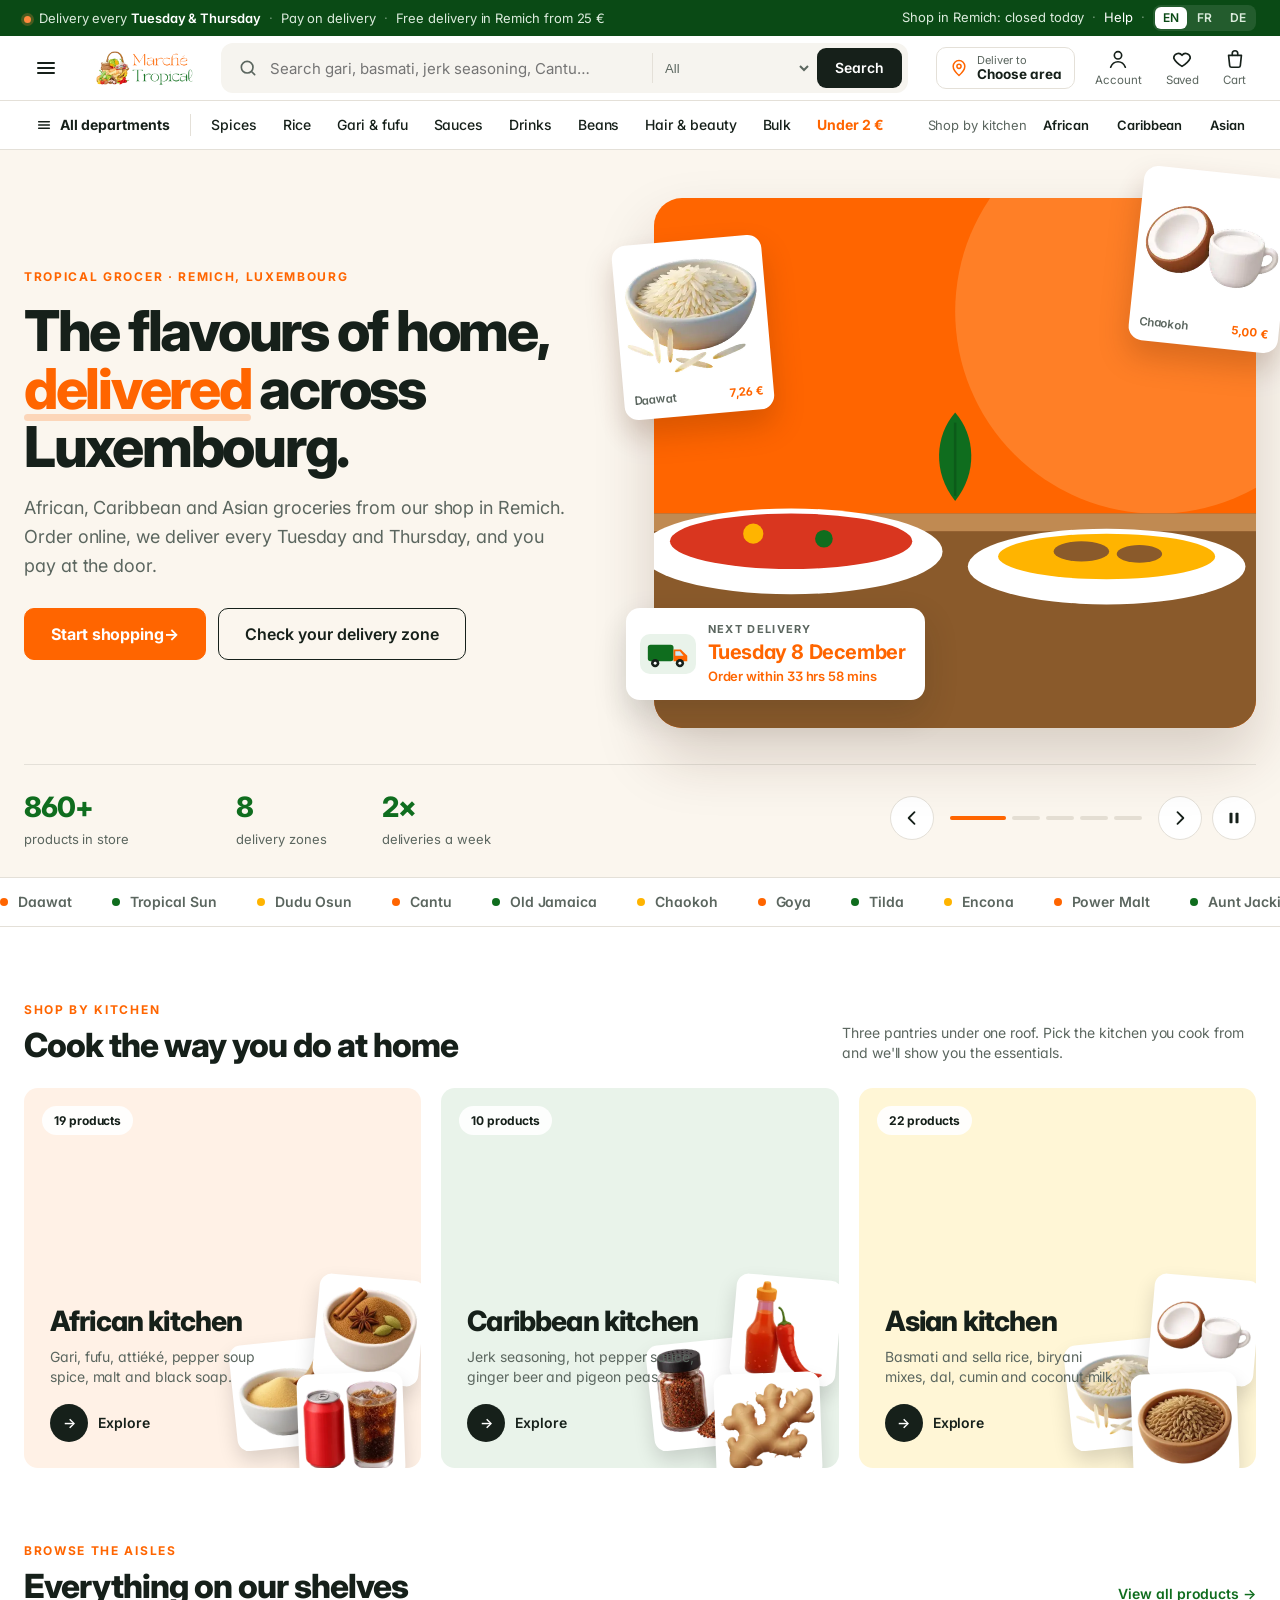
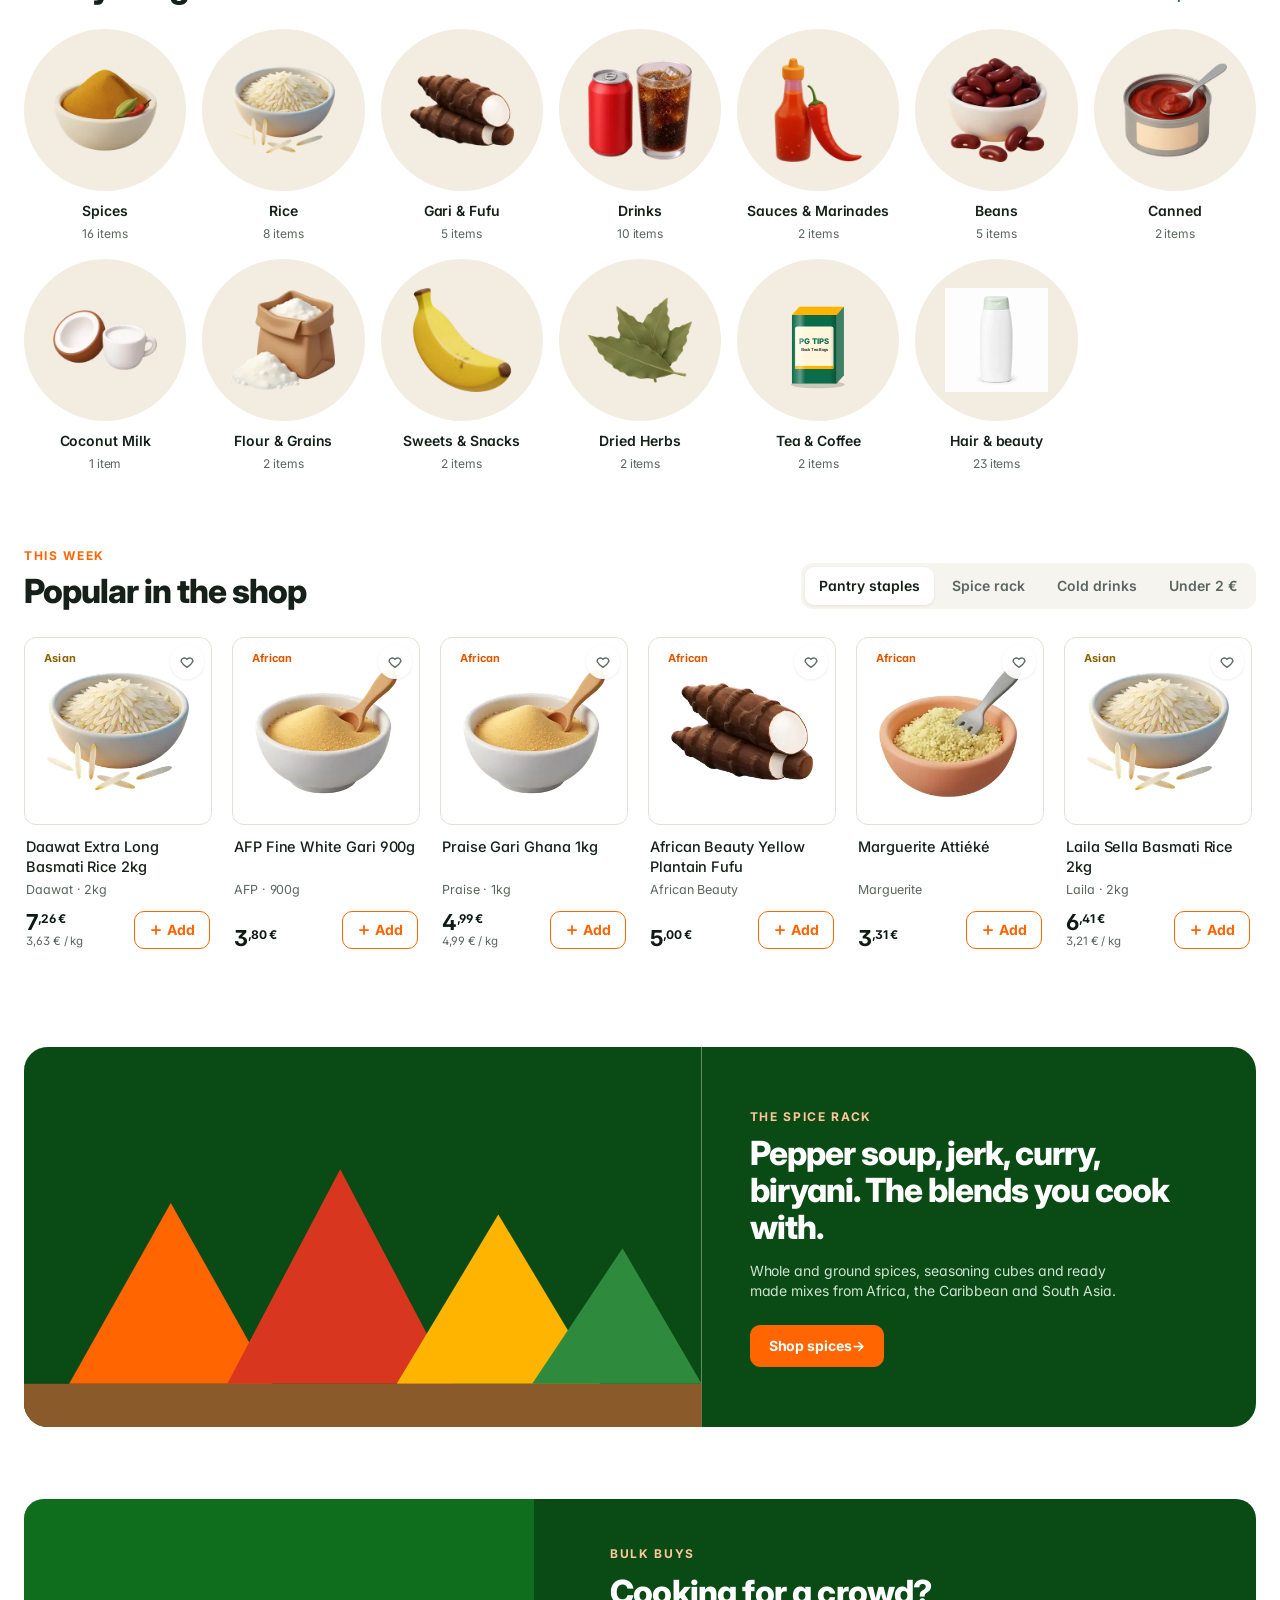
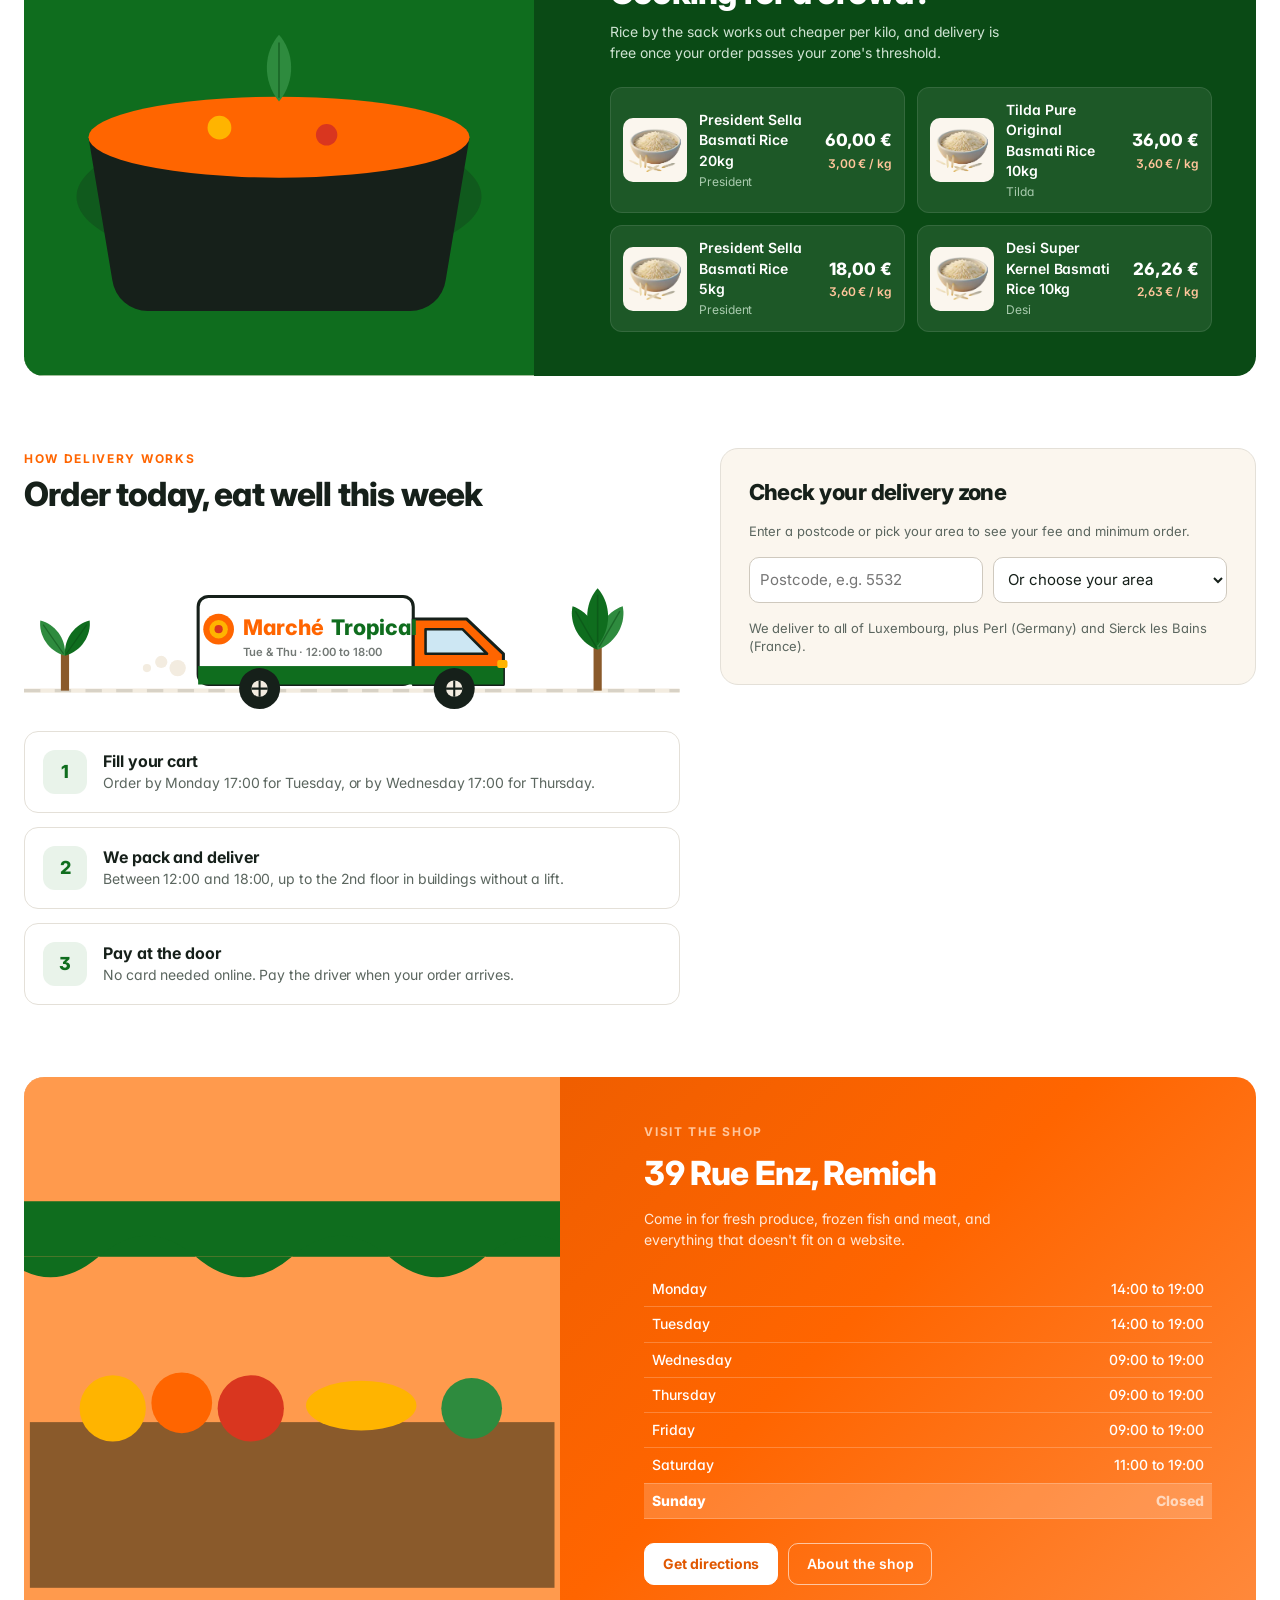
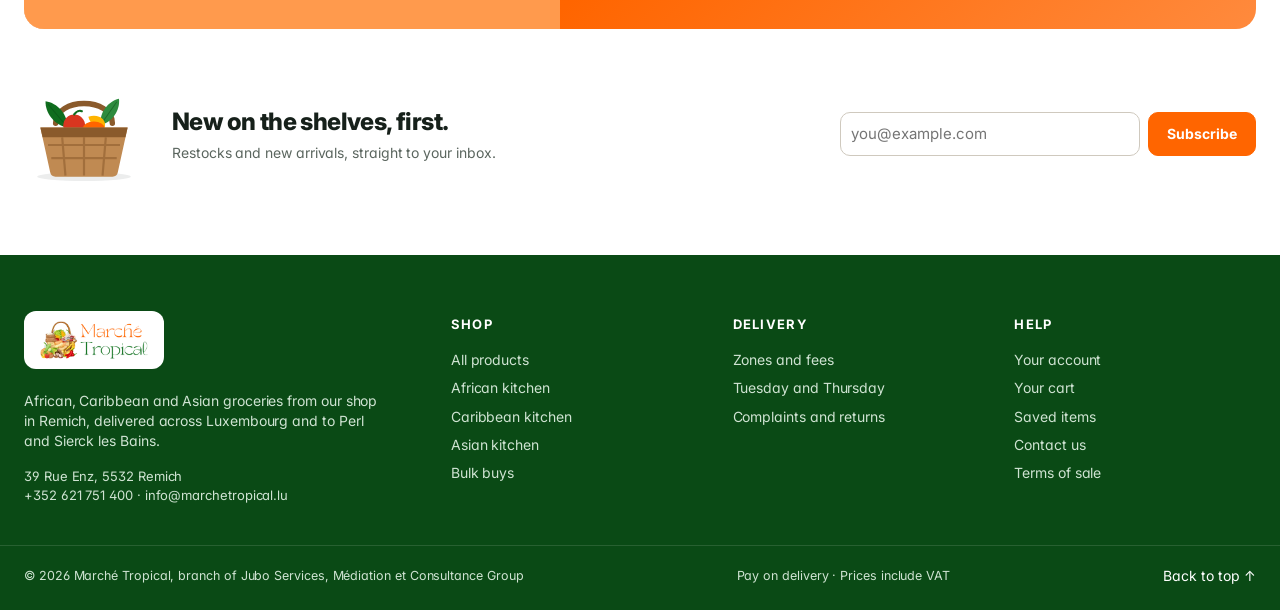
==== commit 4ade878a: "Make the header logo smaller Co-Authored-By: Claude Opus 5.5 <noreply@anthropic.com> Claude-Session:" ====
--- a/index.html
+++ b/index.html
@@ -1010,11 +1010,11 @@
 .hs-dot i { display: block; width: 100%; height: 4px; border-radius: 4px; background: #E4DED3; overflow: hidden; position: relative; }
 .hs-dot.on { width: 56px; }
 .hs-dot.on i::after { content: ""; position: absolute; inset: 0; background: var(--or); transform-origin: left; animation: hsprog var(--dur, 6s) linear forwards; }
-.hero4.paused .hs-dot.on i::after, .hero4.hold .hs-dot.on i::after { animation-play-state: paused; }
+.hero4.paused .hs-dot.on i::after { animation-play-state: paused; }
 .hero4.still .hs-dot.on i::after { animation: none; transform: none; }
 .hero4 .marquee { margin-top: 0; }
 @keyframes hsprog { from { transform: scaleX(0); } to { transform: scaleX(1); } }
-@media (prefers-reduced-motion: reduce) { .hs, .hs.on { transition: none; } .hs-a { opacity: 1; transform: none; } .hs .ticket, .hs .pcardh { opacity: 1; transform: none; } }
+@media (prefers-reduced-motion: reduce) { .hs-dot.on i::after { animation: hsprog var(--dur, 6s) linear forwards !important; } .hs, .hs.on { transition: none; } .hs-a { opacity: 1; transform: none; } .hs .ticket, .hs .pcardh { opacity: 1; transform: none; } }
 @media (max-width: 1180px) { .hs { gap: 36px; } }
 @media (max-width: 900px) { .hs { grid-template-columns: minmax(0, 1fr); gap: 24px; } .hs .h4art { order: -1; } }
 @media (max-width: 760px) {
@@ -1026,6 +1026,10 @@
   .hs-ctrl { width: 100%; justify-content: space-between; }
   .pcardh:nth-child(1) { left: 2%; top: 4%; } .pcardh:nth-child(2) { right: 2%; top: 4%; }
 }
+/* logo, smaller still */
+.hd .logo-img { height: 34px; }
+.hd-in { min-height: 64px; }
+@media (max-width: 760px) { .hd .logo-img { height: 28px; } }
 </style>
 </head>
 <body>
@@ -2241,18 +2245,15 @@
   const hero = $('#hero'), slides = $$('#hsStage .hs'), dots = $$('#hsDots .hs-dot'), DUR = 6500; let i = 0, timer = null, paused = false, hold = false;
   hero.style.setProperty('--dur', DUR + 'ms');
   const show = n => { i = (n + slides.length) % slides.length; slides.forEach((s, k) => { const on = k === i; s.classList.toggle('on', on); s.setAttribute('aria-hidden', String(!on)); s.querySelectorAll('a, button').forEach(x => x.tabIndex = on ? 0 : -1); }); dots.forEach((d, k) => { d.classList.toggle('on', k === i); d.setAttribute('aria-current', String(k === i)); const b = d.querySelector('i'); b.replaceWith(b.cloneNode()); }); schedule(); };
-  const schedule = () => { clearTimeout(timer); if (paused || hold || reduced() || location.hash.slice(1) && location.hash !== '#home') return; timer = setTimeout(() => show(i + 1), DUR); };
+  const schedule = () => { clearTimeout(timer); if (paused || location.hash.slice(1) && location.hash !== '#home') return; timer = setTimeout(() => show(i + 1), DUR); };
   $('#hsPrev').onclick = () => show(i - 1); $('#hsNext').onclick = () => show(i + 1);
   dots.forEach(d => d.onclick = () => show(+d.dataset.go));
   $('#hsPause').onclick = () => { paused = !paused; $('#hsPause').setAttribute('aria-pressed', String(paused)); $('#hsPause').setAttribute('aria-label', TR(paused ? 'Play slideshow' : 'Pause slideshow')); hero.classList.toggle('paused', paused); schedule(); };
   const setHold = v => { hold = v; hero.classList.toggle('hold', v); if (v) clearTimeout(timer); else show(i); };
-  $('#hsStage').addEventListener('mouseenter', () => setHold(true)); $('#hsStage').addEventListener('mouseleave', () => setHold(false));
-  hero.addEventListener('focusin', e => { if (e.target.matches(':focus-visible')) setHold(true); }); hero.addEventListener('focusout', e => { if (!hero.contains(e.relatedTarget)) setHold(false); });
   hero.addEventListener('keydown', e => { if (e.key === 'ArrowLeft') show(i - 1); if (e.key === 'ArrowRight') show(i + 1); });
   let x0 = null; $('#hsStage').addEventListener('touchstart', e => { x0 = e.touches[0].clientX; }, { passive: true });
   $('#hsStage').addEventListener('touchend', e => { if (x0 === null) return; const dx = e.changedTouches[0].clientX - x0; if (Math.abs(dx) > 45) show(i + (dx < 0 ? 1 : -1)); x0 = null; });
   document.addEventListener('visibilitychange', () => document.hidden ? clearTimeout(timer) : schedule());
-  if (reduced()) hero.classList.add('still');
   return { show, schedule, get i() { return i; } };
 })();
 
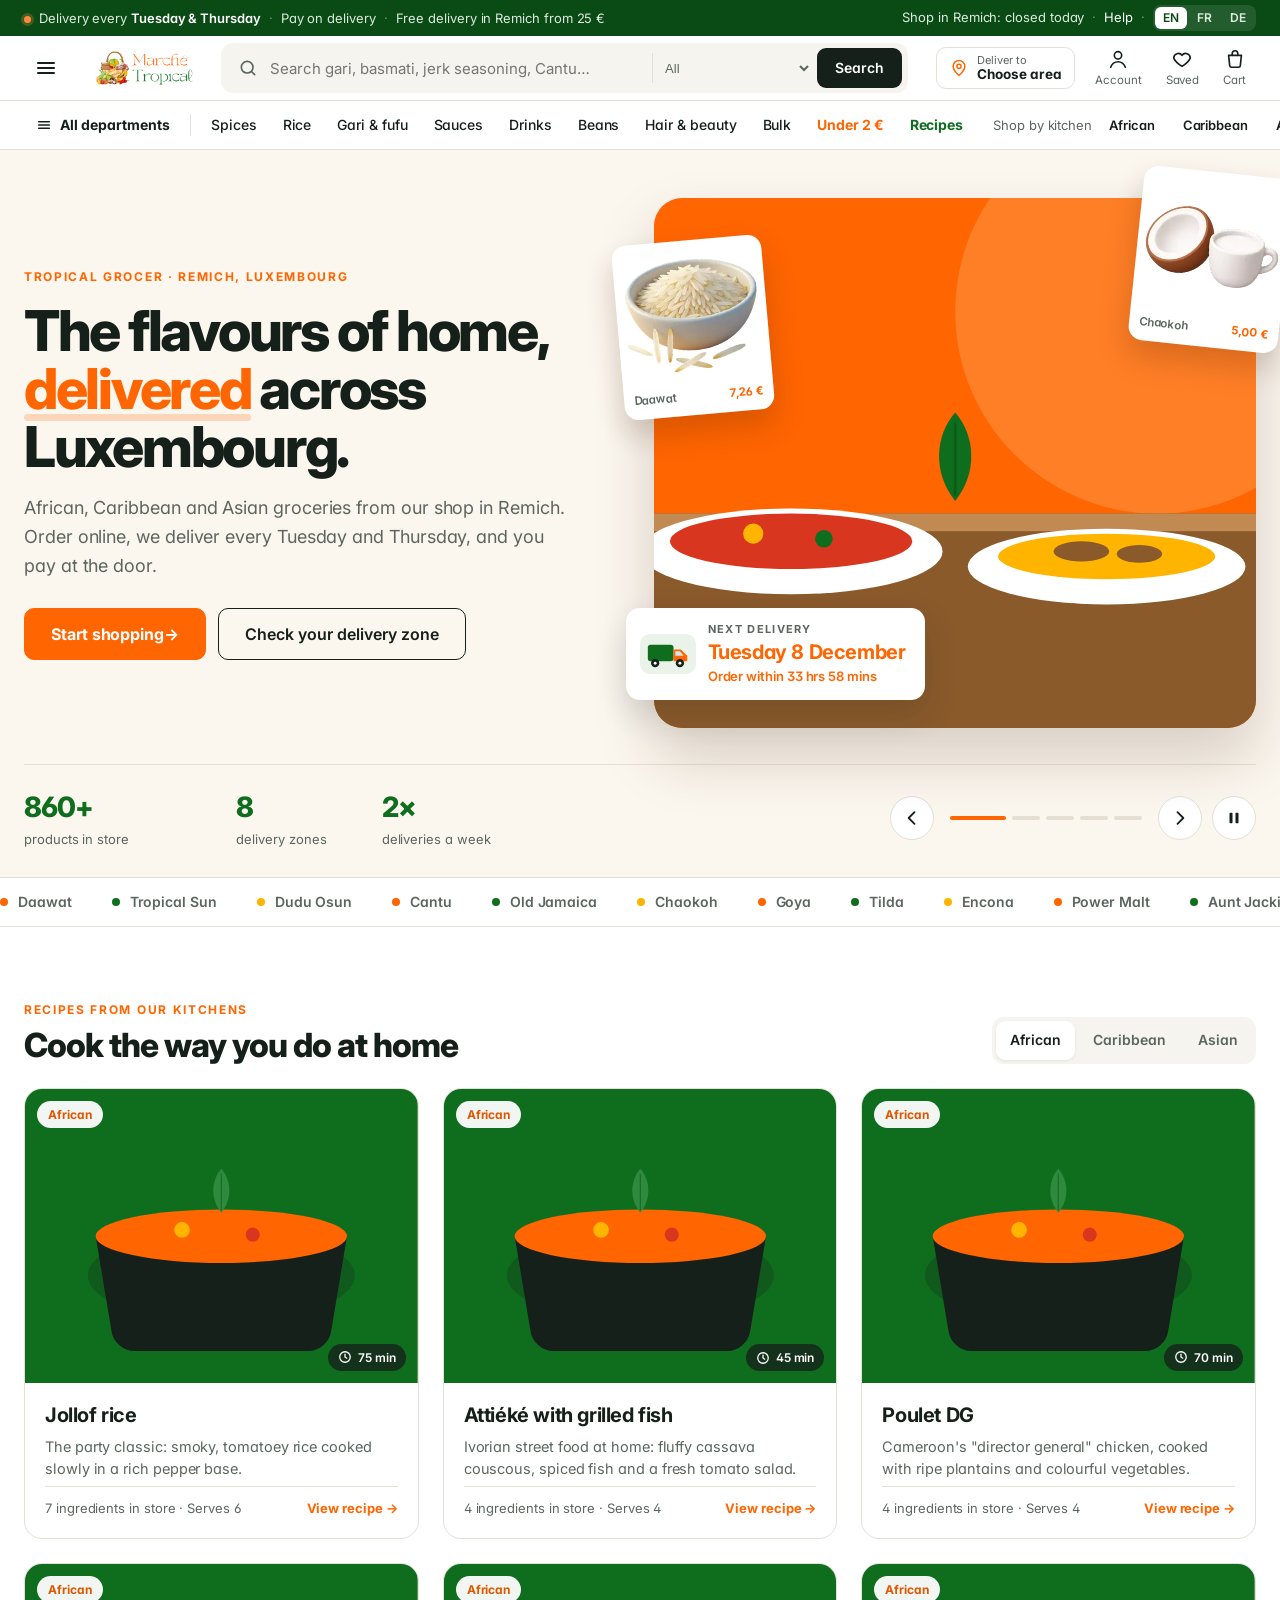
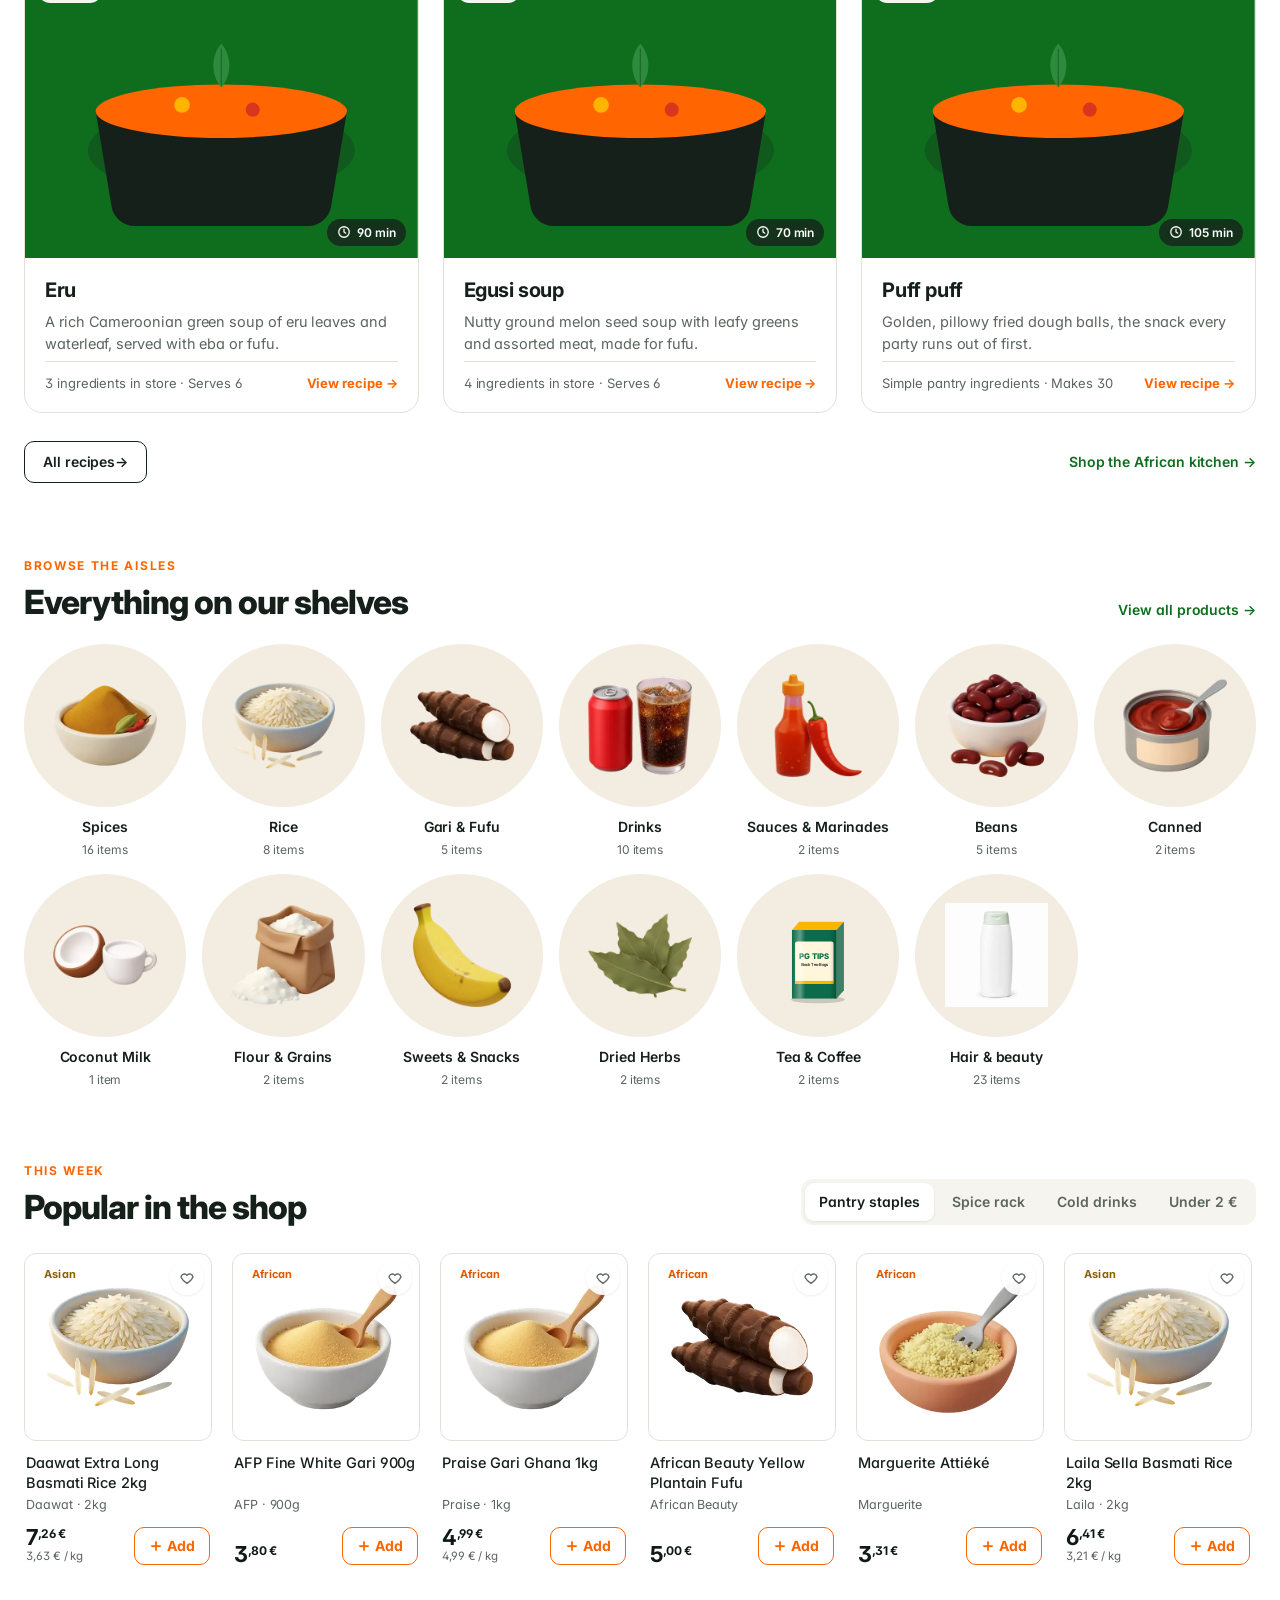
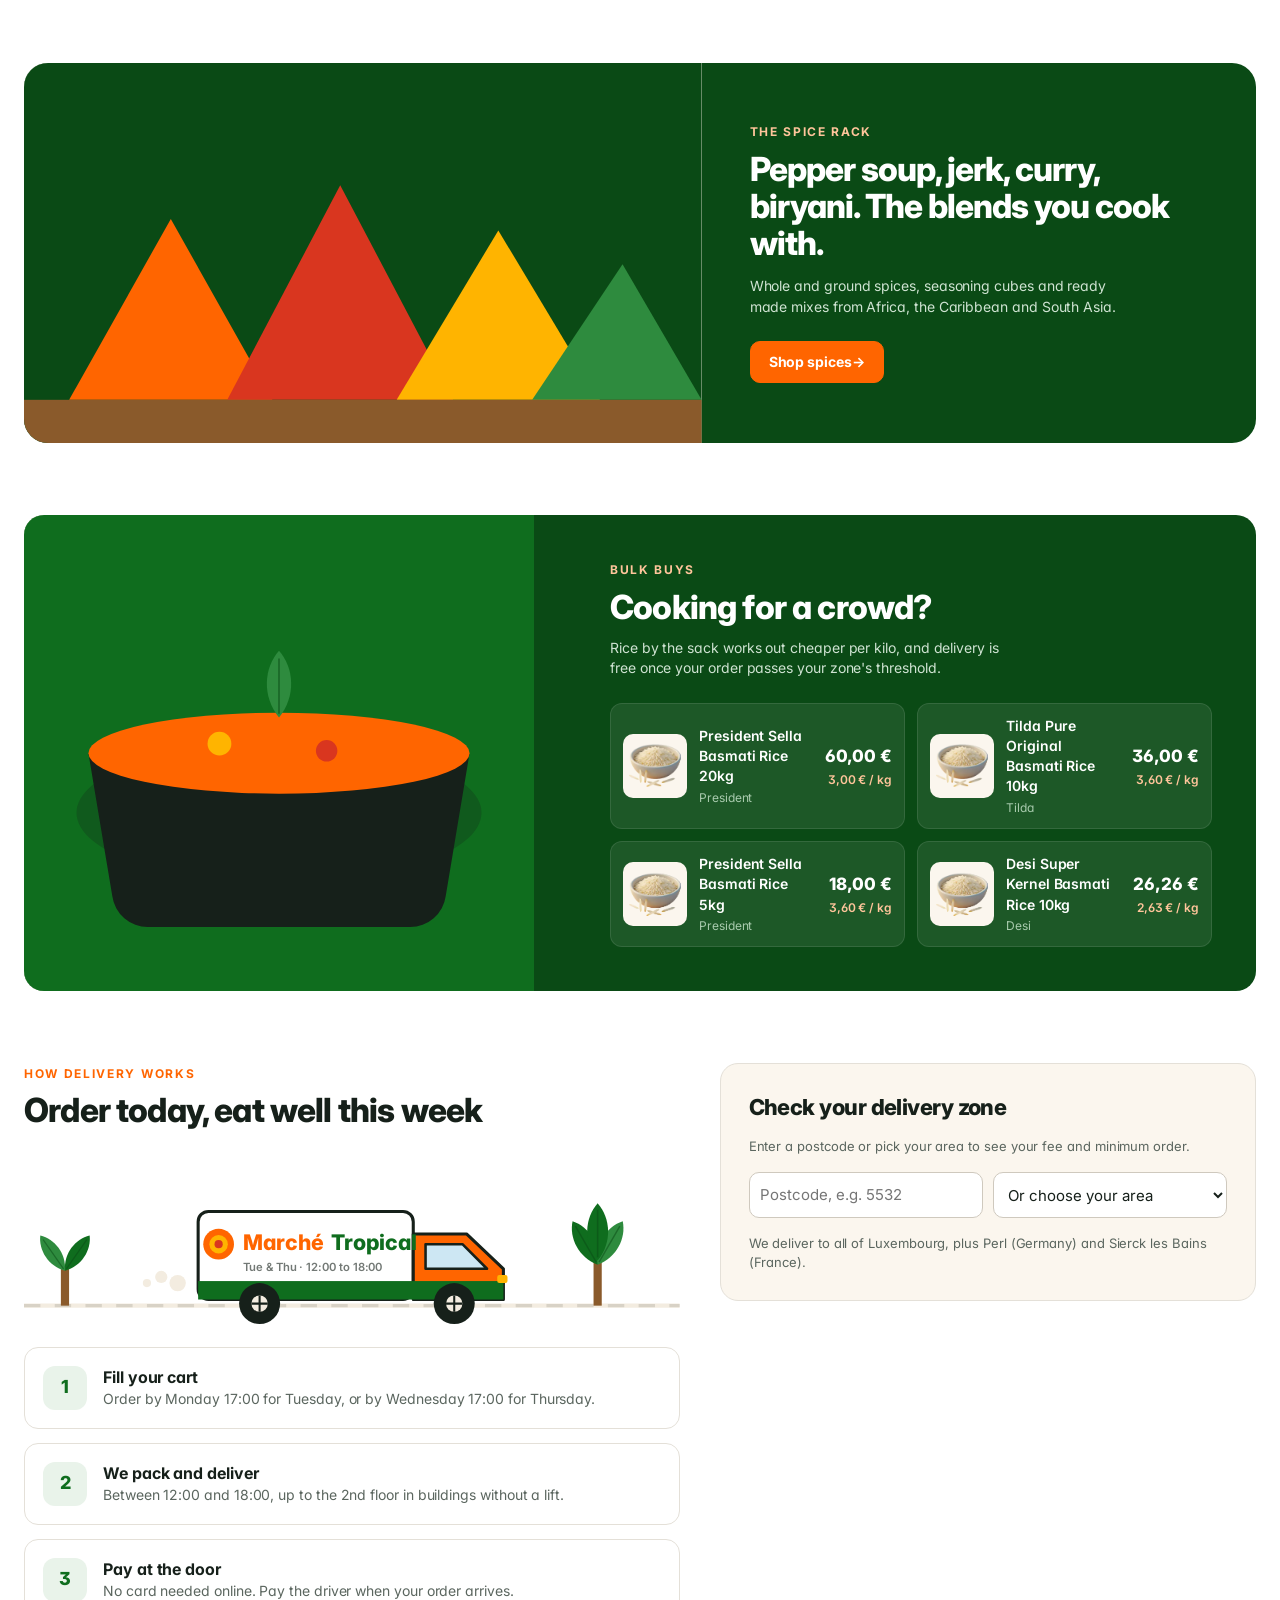
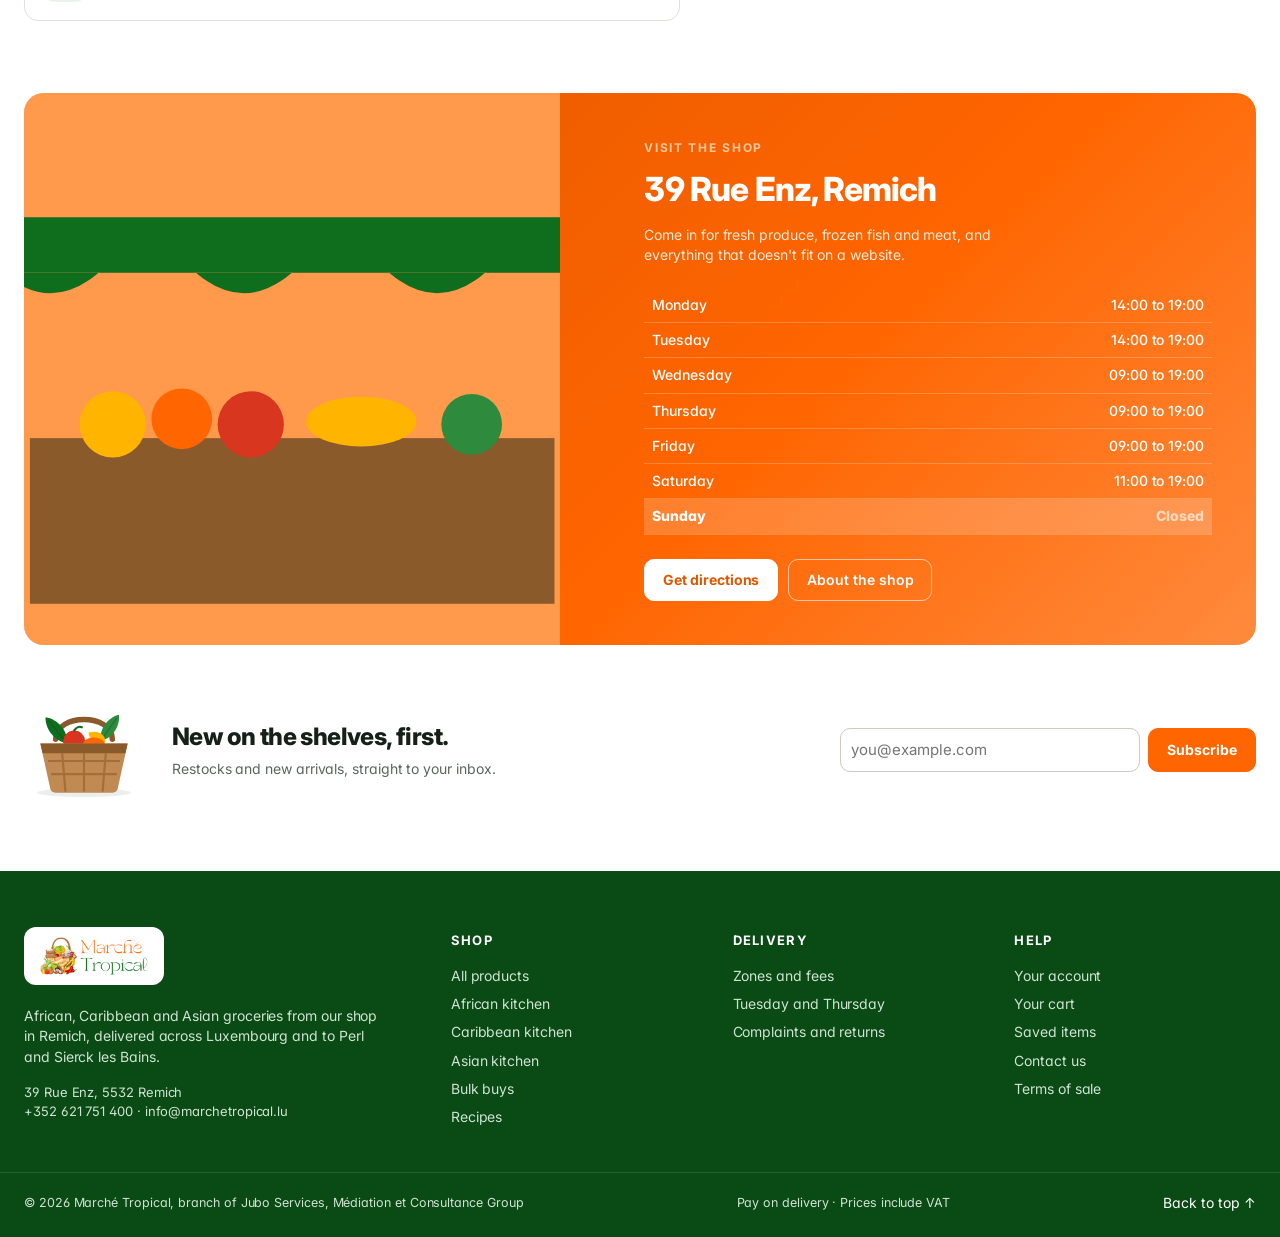
==== commit 9e24716a: "Replace shop by kitchen cards with recipes Twelve recipes across the African, Caribbean and Asian ki" ====
--- a/index.html
+++ b/index.html
@@ -1030,6 +1030,56 @@
 .hd .logo-img { height: 34px; }
 .hd-in { min-height: 64px; }
 @media (max-width: 760px) { .hd .logo-img { height: 28px; } }
+
+/* ===== recipes ===== */
+.rcp3 { padding-top: 72px; }
+.rgrid { display: grid; grid-template-columns: repeat(3, minmax(0, 1fr)); gap: 24px; }
+.rcard { display: flex; flex-direction: column; border-radius: 18px; overflow: hidden; background: #fff; border: 1px solid var(--line); color: var(--ink) !important; text-decoration: none !important; transition: transform .25s cubic-bezier(.2,.7,.2,1), box-shadow .25s; }
+.rcard:hover { transform: translateY(-4px); box-shadow: 0 18px 36px rgba(22,32,26,.12); }
+.rcard .rimg { position: relative; aspect-ratio: 4 / 3; overflow: hidden; background: var(--sand); display: block; }
+.rcard .rimg img { position: absolute; inset: 0; width: 100%; height: 100%; object-fit: cover; z-index: 1; transition: transform .8s cubic-bezier(.2,.7,.2,1); }
+.rcard:hover .rimg img { transform: scale(1.06); }
+.rcard .rimg.off img { display: none; }
+.rcard .rimg .ph-fb { position: absolute; inset: 0; } .rcard .rimg .ph-fb svg { width: 100%; height: 100%; display: block; }
+.rcard .rk { position: absolute; left: 12px; top: 12px; z-index: 2; padding: 5px 11px; border-radius: 999px; background: rgba(255,255,255,.94); font-size: 12px; font-weight: 700; }
+.rk.af { color: var(--orD); } .rk.ca { color: var(--gr); } .rk.as { color: #8A6300; }
+.rcard .rtime { position: absolute; right: 12px; bottom: 12px; z-index: 2; display: inline-flex; align-items: center; gap: 6px; padding: 5px 10px; border-radius: 999px; background: rgba(22,32,26,.78); color: #fff; font-size: 12px; font-weight: 600; }
+.rcard .rb { display: flex; flex-direction: column; gap: 6px; padding: 18px 20px 20px; flex: 1; }
+.rcard .rb b { font-size: 20px; letter-spacing: -0.02em; }
+.rcard .rd { color: var(--ink2); font-size: 14.5px; line-height: 1.5; }
+.rcard .rf { display: flex; justify-content: space-between; align-items: center; gap: 10px; margin-top: auto; padding-top: 12px; border-top: 1px solid var(--line); font-size: 13px; color: var(--ink2); }
+.rcard .rf .go { color: var(--or); font-weight: 700; white-space: nowrap; }
+.rcp-foot { display: flex; justify-content: space-between; align-items: center; gap: 16px; flex-wrap: wrap; margin-top: 28px; }
+.catnav a.rlink { color: var(--gr) !important; font-weight: 700; }
+.route[data-route="recipes"] .tabs { margin-top: 6px; }
+.rdet { padding-top: 18px; padding-bottom: 72px; }
+.rhead { display: grid; grid-template-columns: minmax(0, 1.1fr) minmax(0, .9fr); gap: 48px; align-items: center; margin: 14px 0 48px; }
+.ph-rcp { aspect-ratio: 4 / 3; border-radius: 24px; }
+.rinfo h1 { margin: 10px 0 12px; font: 800 clamp(32px, 3.6vw, 50px)/1.05 var(--display); letter-spacing: -0.035em; }
+.rmeta { display: flex; flex-wrap: wrap; gap: 8px; list-style: none; margin: 18px 0 22px; padding: 0; }
+.rmeta li { display: inline-flex; align-items: center; gap: 6px; padding: 8px 12px; border-radius: 10px; background: var(--cream); border: 1px solid var(--line); font-size: 14px; font-weight: 600; }
+.rmeta svg { color: var(--or); }
+.rbuy-note { margin: 10px 0 0; font-size: 13px; color: var(--ink2); }
+.rbody { display: grid; grid-template-columns: minmax(0, .9fr) minmax(0, 1.1fr); gap: 40px; align-items: start; }
+.ring { padding: 26px; border: 1px solid var(--line); border-radius: 20px; background: var(--cream); position: sticky; top: 150px; }
+.ring h2, .rsteps h2 { margin: 0 0 16px; font-size: 24px; font-weight: 800; letter-spacing: -0.025em; }
+.ring h3 { margin: 18px 0 10px; font-size: 12px; letter-spacing: .12em; text-transform: uppercase; color: var(--gr); }
+.rprod { display: grid; grid-template-columns: 56px minmax(0, 1fr) auto; gap: 12px; align-items: center; padding: 10px; border-radius: 12px; background: #fff; border: 1px solid var(--line); margin-bottom: 8px; }
+.rprod .im { width: 56px; height: 56px; border-radius: 10px; background: #fff; display: flex; align-items: center; justify-content: center; overflow: hidden; }
+.rprod .im img, .rprod .im svg { width: 90%; height: 90%; object-fit: contain; mix-blend-mode: multiply; }
+.rprod a.nm { color: var(--ink); font-size: 14px; font-weight: 600; line-height: 1.3; display: block; }
+.rprod .pp { font-size: 13px; color: var(--ink2); }
+.rother { margin: 0; padding: 0; list-style: none; display: grid; gap: 6px; }
+.rother li { display: flex; gap: 10px; align-items: baseline; font-size: 15px; }
+.rother li::before { content: ""; flex: none; width: 7px; height: 7px; border-radius: 50%; background: var(--or); transform: translateY(-2px); }
+.rsteps ol { list-style: none; margin: 0; padding: 0; counter-reset: st; display: grid; gap: 16px; }
+.rsteps li { counter-increment: st; display: grid; grid-template-columns: 44px minmax(0, 1fr); gap: 16px; align-items: start; font-size: 16.5px; line-height: 1.6; }
+.rsteps li::before { content: counter(st); width: 44px; height: 44px; border-radius: 50%; background: var(--or); color: #fff; display: flex; align-items: center; justify-content: center; font-weight: 800; font-size: 17px; }
+.rsteps li span { padding-top: 9px; }
+.rmore { padding-top: 64px; }
+.rmore .rgrid { grid-template-columns: repeat(3, minmax(0, 1fr)); }
+@media (max-width: 1000px) { .rgrid, .rmore .rgrid { grid-template-columns: repeat(2, minmax(0, 1fr)); } .rhead, .rbody { grid-template-columns: minmax(0, 1fr); gap: 28px; } .ring { position: static; } }
+@media (max-width: 640px) { .rgrid, .rmore .rgrid { grid-template-columns: minmax(0, 1fr); } .rcp3 { padding-top: 48px; } .ring { padding: 18px; } .rsteps li { grid-template-columns: 36px minmax(0, 1fr); gap: 12px; font-size: 15.5px; } .rsteps li::before { width: 36px; height: 36px; } .rsteps li span { padding-top: 6px; } }
 </style>
 </head>
 <body>
@@ -1058,7 +1108,7 @@
 <nav class="catnav" aria-label="Departments"><div class="wrap catnav-in">
 <button class="allbtn" id="allBtn"><svg width="16" height="16" viewBox="0 0 24 24" aria-hidden="true" fill="none" stroke="currentColor" stroke-width="2.2" stroke-linecap="round"><path d="M4 7h16M4 12h16M4 17h16"/></svg>All departments</button>
 <span class="vr" aria-hidden="true"></span>
-<a href="#shop" data-cat="Spices & Seasoning">Spices</a><a href="#shop" data-cat="Rice, Pasta & Noodles">Rice</a><a href="#shop" data-cat="Gari & Fufu">Gari &amp; fufu</a><a href="#shop" data-cat="Sauces & Marinades">Sauces</a><a href="#shop" data-cat="Drinks">Drinks</a><a href="#shop" data-cat="Beans">Beans</a><a href="#shop" data-cat="Hair, Beauty & Health">Hair &amp; beauty</a><a href="#shop" data-deal="bulk">Bulk</a><a href="#shop" data-deal="under2" class="hot">Under 2 €</a>
+<a href="#shop" data-cat="Spices & Seasoning">Spices</a><a href="#shop" data-cat="Rice, Pasta & Noodles">Rice</a><a href="#shop" data-cat="Gari & Fufu">Gari &amp; fufu</a><a href="#shop" data-cat="Sauces & Marinades">Sauces</a><a href="#shop" data-cat="Drinks">Drinks</a><a href="#shop" data-cat="Beans">Beans</a><a href="#shop" data-cat="Hair, Beauty & Health">Hair &amp; beauty</a><a href="#shop" data-deal="bulk">Bulk</a><a href="#shop" data-deal="under2" class="hot">Under 2 €</a><a href="#recipes" class="rlink">Recipes</a>
 <span class="kitnav"><span class="muted">Shop by kitchen</span><a href="#shop" data-kitchen="African" class="k k-af">African</a><a href="#shop" data-kitchen="Caribbean" class="k k-ca">Caribbean</a><a href="#shop" data-kitchen="Asian" class="k k-as">Asian</a></span>
 </div></nav>
 </header>
@@ -1067,7 +1117,7 @@
 <div class="side-bg" id="sideBg" hidden></div>
 <aside class="side-nav" id="side" hidden aria-label="All categories">
 <div class="side-hd"><span class="avatar" aria-hidden="true"></span><b>Hello, sign in</b><button class="xbtn" id="sideClose" aria-label="Close menu"><svg width="22" height="22" viewBox="0 0 24 24" aria-hidden="true" fill="none" stroke="currentColor" stroke-width="2.4" stroke-linecap="round"><path d="M6 6l12 12M18 6L6 18"/></svg></button></div>
-<div class="side-body"><h3>Language</h3><div class="side-lang" role="group" aria-label="Language"><button type="button" data-lang="en" aria-pressed="true">English</button><button type="button" data-lang="fr" aria-pressed="false">Français</button><button type="button" data-lang="de" aria-pressed="false">Deutsch</button></div><h3>Shop by department</h3><div id="sideCats"></div><h3>Deals</h3><a href="#shop" data-deal="under2">Under 2 €</a><a href="#shop" data-deal="bulk">Bulk buys</a><h3>Help and settings</h3><a href="#account">Your account</a><a href="#delivery">Delivery zones and fees</a><a href="#about">Our store in Remich</a><a href="#contact">Customer service</a><a href="#terms">Terms of sale</a></div>
+<div class="side-body"><h3>Language</h3><div class="side-lang" role="group" aria-label="Language"><button type="button" data-lang="en" aria-pressed="true">English</button><button type="button" data-lang="fr" aria-pressed="false">Français</button><button type="button" data-lang="de" aria-pressed="false">Deutsch</button></div><h3>Shop by department</h3><div id="sideCats"></div><h3>Recipes</h3><a href="#recipes">All recipes</a><h3>Deals</h3><a href="#shop" data-deal="under2">Under 2 €</a><a href="#shop" data-deal="bulk">Bulk buys</a><h3>Help and settings</h3><a href="#account">Your account</a><a href="#delivery">Delivery zones and fees</a><a href="#about">Our store in Remich</a><a href="#contact">Customer service</a><a href="#terms">Terms of sale</a></div>
 </aside>
 
 <main id="main">
@@ -1120,9 +1170,11 @@
 <div class="marquee" aria-hidden="true"><div class="mq-track" id="mq"></div></div>
 </section>
 
-<section class="kitchens wrap" aria-label="Shop by kitchen">
-<div class="sec-h rv"><div><span class="eyebrow">Shop by kitchen</span><h2>Cook the way you do at home</h2></div><p class="sec-sub">Three pantries under one roof. Pick the kitchen you cook from and we'll show you the essentials.</p></div>
-<div class="kgrid" id="kgrid"></div>
+<section class="wrap rcp3" aria-label="Recipes">
+<div class="sec-h rv"><div><span class="eyebrow">Recipes from our kitchens</span><h2>Cook the way you do at home</h2></div>
+<div class="tabs" role="tablist" id="rcpTabs"><button role="tab" data-rk="African" aria-selected="true">African</button><button role="tab" data-rk="Caribbean" aria-selected="false">Caribbean</button><button role="tab" data-rk="Asian" aria-selected="false">Asian</button></div></div>
+<div class="rgrid" id="rcpGrid"></div>
+<div class="rcp-foot"><a class="btn ghost" href="#recipes">All recipes <span class="arr" aria-hidden="true">→</span></a><a class="more-l" id="rcpShopK" href="#shop" data-kitchen="African">Shop the African kitchen <span aria-hidden="true">→</span></a></div>
 </section>
 
 <section class="wrap aisles3" aria-label="Aisles">
@@ -1172,6 +1224,28 @@
 
 <section class="wrap news3 rv"><div class="news-ill" data-illus="basket" aria-hidden="true"></div><div><h2>New on the shelves, first.</h2><p class="muted">Restocks and new arrivals, straight to your inbox.</p></div><form class="news-form" data-demo="Thanks! You're on the list for this demo."><label class="sr" for="nEm">Email address</label><input class="input" id="nEm" type="email" placeholder="you@example.com"><button class="btn y" type="submit">Subscribe</button></form></section>
 </section>
+
+<!-- RECIPES -->
+<section class="route" data-route="recipes" hidden>
+<section class="pagehero"><div class="wrap pagehero-in"><div class="rv"><span class="eyebrow">Recipes</span><h1>Recipes from our kitchens</h1><p class="lead">Dishes from Africa, the Caribbean and Asia, with the ingredients we stock ready to add to your cart.</p>
+<div class="tabs" role="tablist" id="rcpAllTabs"><button role="tab" data-rka="" aria-selected="true">All</button><button role="tab" data-rka="African" aria-selected="false">African</button><button role="tab" data-rka="Caribbean" aria-selected="false">Caribbean</button><button role="tab" data-rka="Asian" aria-selected="false">Asian</button></div></div>
+<div class="vanroad big rv" data-illus="basket" aria-hidden="true"></div></div></section>
+<div class="wrap" style="padding-top:40px;padding-bottom:72px"><div class="rgrid" id="rcpAll"></div></div>
+</section>
+
+<!-- RECIPE -->
+<section class="route" data-route="recipe" hidden><div class="wrap rdet">
+<nav class="crumbs small" aria-label="Breadcrumb"><a href="#recipes">Recipes</a> › <span id="rCrumb"></span></nav>
+<div class="rhead">
+<figure class="ph ph-rcp" id="rFig"><img class="photo" id="rImg" alt=""><span class="ph-fb" data-illus="pot" aria-hidden="true"></span></figure>
+<div class="rinfo"><span class="eyebrow" id="rKit"></span><h1 id="rName"></h1><p class="lead" id="rDesc"></p><ul class="rmeta" id="rMeta"></ul><div id="rBuy"></div></div>
+</div>
+<div class="rbody">
+<div class="ring"><h2>Ingredients</h2><div id="rShelf"><h3>From our shelves</h3><div id="rProds"></div></div><h3>You'll also need</h3><ul class="rother" id="rOther"></ul></div>
+<div class="rsteps"><h2>Method</h2><ol id="rSteps"></ol></div>
+</div>
+<section class="rmore"><div class="sec-h"><div><span class="eyebrow">Keep cooking</span><h2 id="rMoreH"></h2></div><a class="more-l" href="#recipes">All recipes <span aria-hidden="true">→</span></a></div><div class="rgrid" id="rMore"></div></section>
+</div></section>
 
 <!-- RESULTS -->
 <section class="route" data-route="shop" hidden>
@@ -1325,7 +1399,7 @@
 <footer class="ft3">
 <div class="wrap ft3-top">
 <div class="ft3-brand"><a class="ftlogo" href="#home" aria-label="Marché Tropical home"><img class="logo-img" src="[data-uri]" alt="Marché Tropical" width="342" height="120"></a><p>African, Caribbean and Asian groceries from our shop in Remich, delivered across Luxembourg and to Perl and Sierck les Bains.</p><p class="small">39 Rue Enz, 5532 Remich<br>+352 621 751 400 · info@marchetropical.lu</p></div>
-<div><h4>Shop</h4><a href="#shop" data-cat="">All products</a><a href="#shop" data-kitchen="African">African kitchen</a><a href="#shop" data-kitchen="Caribbean">Caribbean kitchen</a><a href="#shop" data-kitchen="Asian">Asian kitchen</a><a href="#shop" data-deal="bulk">Bulk buys</a></div>
+<div><h4>Shop</h4><a href="#shop" data-cat="">All products</a><a href="#shop" data-kitchen="African">African kitchen</a><a href="#shop" data-kitchen="Caribbean">Caribbean kitchen</a><a href="#shop" data-kitchen="Asian">Asian kitchen</a><a href="#shop" data-deal="bulk">Bulk buys</a><a href="#recipes">Recipes</a></div>
 <div><h4>Delivery</h4><a href="#delivery">Zones and fees</a><a href="#delivery">Tuesday and Thursday</a><a href="#terms">Complaints and returns</a></div>
 <div><h4>Help</h4><a href="#account">Your account</a><a href="#cart">Your cart</a><a href="#wishlist">Saved items</a><a href="#contact">Contact us</a><a href="#terms">Terms of sale</a></div>
 </div>
@@ -1747,6 +1821,15 @@
 "Steep in hot water, sweeten and serve chilled over ice.": ["Faites infuser dans l'eau chaude, sucrez et servez bien frais avec des glaçons.", "In heißem Wasser ziehen lassen, süßen und gekühlt auf Eis servieren."],
 "Open cart": ["Ouvrir le panier", "Warenkorb öffnen"],
 "Remove": ["Retirer", "Entfernen"],
+"Recipes from our kitchens": ["Recettes de nos cuisines", "Rezepte aus unseren Küchen"],
+"Recipes": ["Recettes", "Rezepte"], "All recipes": ["Toutes les recettes", "Alle Rezepte"], "View recipe": ["Voir la recette", "Zum Rezept"],
+"Ingredients": ["Ingrédients", "Zutaten"], "From our shelves": ["Dans nos rayons", "Aus unseren Regalen"], "You'll also need": ["Il vous faudra aussi", "Außerdem brauchen Sie"],
+"Method": ["Préparation", "Zubereitung"], "Keep cooking": ["Continuez à cuisiner", "Weiterkochen"],
+"Simple pantry ingredients": ["Ingrédients du placard", "Einfache Vorratszutaten"],
+"Adds one of each to your cart.": ["Ajoute un exemplaire de chaque au panier.", "Legt je ein Stück in den Warenkorb."],
+"Everything here is a simple pantry ingredient.": ["Tout ici se trouve dans un placard de cuisine.", "Hier brauchen Sie nur einfache Vorratszutaten."],
+"More African recipes": ["Plus de recettes africaines", "Mehr afrikanische Rezepte"], "More Caribbean recipes": ["Plus de recettes caribéennes", "Mehr karibische Rezepte"], "More Asian recipes": ["Plus de recettes asiatiques", "Mehr asiatische Rezepte"],
+"Dishes from Africa, the Caribbean and Asia, with the ingredients we stock ready to add to your cart.": ["Des plats d'Afrique, des Caraïbes et d'Asie, avec les ingrédients que nous vendons prêts à ajouter au panier.", "Gerichte aus Afrika, der Karibik und Asien, mit den Zutaten aus unserem Sortiment direkt für Ihren Warenkorb."],
 "Egusi, gari and fufu,": ["Egusi, gari et fufu,", "Egusi, Gari und Fufu,"],
 "just like home.": ["comme à la maison.", "wie zu Hause."],
 "Gari from Ghana and Togo, plantain fufu, attiéké, pepper soup spice and the seasonings that make the pot.": ["Gari du Ghana et du Togo, fufu de plantain, attiéké, épices pour pepper soup et les assaisonnements qui font la marmite.", "Gari aus Ghana und Togo, Fufu aus Kochbananen, Attiéké, Pepper Soup Gewürz und die Würzmittel, die den Topf ausmachen."],
@@ -1817,6 +1900,10 @@
   cartAria: ['Cart, {n} items', 'Panier, {n} articles', 'Warenkorb, {n} Artikel'],
   yourArea: ['your area', 'votre zone', 'Ihr Gebiet'],
   zoneName: ['Zone {z}', 'zone {z}', 'Gebiet {z}'],
+  mins: ['{n} min', '{n} min', '{n} Min.'], serves: ['Serves {n}', 'Pour {n} personnes', 'Für {n} Personen'], pieces: ['Makes {n}', '{n} pièces', '{n} Stück'],
+  inStore: ['{n} ingredients in store', '{n} ingrédients en magasin', '{n} Zutaten im Laden'],
+  addAll: ['Add {n} ingredients to cart · {x}', 'Ajouter {n} ingrédients au panier · {x}', '{n} Zutaten in den Warenkorb · {x}'],
+  addedN: ['{n} ingredients added to cart', '{n} ingrédients ajoutés au panier', '{n} Zutaten in den Warenkorb gelegt'],
   deliverToLabel: ['Deliver to {area}', 'Livrer à {area}', 'Liefern nach {area}']
 };
 const LANGS = ['en', 'fr', 'de'], LOCALE = { en: 'en-GB', fr: 'fr-LU', de: 'de-LU' };
@@ -1892,6 +1979,134 @@
   stall: `<svg viewBox="0 0 500 400" preserveAspectRatio="xMidYMid slice"><rect width="500" height="400" fill="${C.orL}"/><path d="M40 90h420v40H40z" fill="${C.gr}"/><path d="M40 130q35 30 70 0t70 0 70 0 70 0 70 0 70 0" fill="${C.gr}"/><rect x="60" y="250" width="380" height="120" fill="${C.br}"/><circle cx="120" cy="240" r="24" fill="${C.mg}"/><circle cx="170" cy="236" r="22" fill="${C.or}"/><circle cx="220" cy="240" r="24" fill="${C.rd}"/><ellipse cx="300" cy="238" rx="40" ry="18" fill="${C.mg}"/><circle cx="380" cy="240" r="22" fill="${C.grL}"/></svg>`
 };
 function drawIllus(root = document) { root.querySelectorAll('[data-illus]').forEach(el => { if (!el.dataset.drawn) { el.innerHTML = ILLUS[el.dataset.illus] || ''; el.dataset.drawn = 1; } }); }
+
+/* Recipes from our kitchens. Product ids refer to PRODUCTS; text in English, French, German. */
+const RECIPES = [
+{ id: 'jollof', k: 'African', ph: '1664993101841-036f189719b6', min: 75, serves: 6, prods: [9, 30, 78, 29, 0, 3, 4],
+  en: { n: 'Jollof rice', d: 'The party classic: smoky, tomatoey rice cooked slowly in a rich pepper base.',
+    o: ['2 onions', '3 red bell peppers', '1 scotch bonnet pepper', '100 ml vegetable oil', '750 ml chicken or vegetable stock'],
+    s: ['Blend the peppers, scotch bonnet and one onion until smooth.', 'Fry the second onion, sliced, in the oil. Add the tomato paste and fry for 5 minutes, then add the pepper blend and cook down for 20 minutes.', 'Season with jollof seasoning, stock cubes, curry powder, thyme and bay leaves, then pour in the stock.', 'Stir in the washed rice, cover tightly and cook on low heat for about 30 minutes until the liquid is absorbed.', 'Fluff with a fork and serve with fried plantain and chicken.'] },
+  fr: { n: 'Riz jollof', d: 'Le classique des fêtes : un riz fumé et tomaté, cuit lentement dans une base de poivrons.',
+    o: ['2 oignons', '3 poivrons rouges', '1 piment scotch bonnet', '100 ml d\'huile végétale', '750 ml de bouillon de volaille ou de légumes'],
+    s: ['Mixez les poivrons, le piment et un oignon jusqu\'à obtenir une purée lisse.', 'Faites revenir le second oignon émincé dans l\'huile. Ajoutez le concentré de tomate, faites frire 5 minutes, puis ajoutez la purée de poivrons et laissez réduire 20 minutes.', 'Assaisonnez avec l\'assaisonnement jollof, les cubes, le curry, le thym et le laurier, puis versez le bouillon.', 'Incorporez le riz lavé, couvrez bien et laissez cuire à feu doux environ 30 minutes, jusqu\'à absorption du liquide.', 'Égrainez à la fourchette et servez avec des bananes plantains frites et du poulet.'] },
+  de: { n: 'Jollof Reis', d: 'Der Partyklassiker: rauchiger Tomatenreis, langsam in einer kräftigen Paprikabasis gegart.',
+    o: ['2 Zwiebeln', '3 rote Paprika', '1 Scotch Bonnet Chili', '100 ml Pflanzenöl', '750 ml Hühner oder Gemüsebrühe'],
+    s: ['Paprika, Chili und eine Zwiebel fein pürieren.', 'Die zweite Zwiebel in Ringen im Öl anbraten. Tomatenmark 5 Minuten mitbraten, dann das Paprikapüree zugeben und 20 Minuten einkochen.', 'Mit Jollof Gewürz, Brühwürfeln, Curry, Thymian und Lorbeer würzen und die Brühe angießen.', 'Den gewaschenen Reis unterrühren, fest abdecken und bei schwacher Hitze etwa 30 Minuten garen, bis die Flüssigkeit aufgenommen ist.', 'Mit einer Gabel auflockern und mit gebratenen Kochbananen und Hähnchen servieren.'] } },
+{ id: 'attieke', k: 'African', ph: '1665401015549-712c0dc5ef85', min: 45, serves: 4, prods: [71, 79, 1, 5],
+  en: { n: 'Attiéké with grilled fish', d: 'Ivorian street food at home: fluffy cassava couscous, spiced fish and a fresh tomato salad.',
+    o: ['2 whole fish (tilapia or sea bream)', '3 tomatoes', '2 onions', '1 cucumber', '2 limes', '2 garlic cloves', 'Oil'],
+    s: ['Season the fish with bouillon powder, cayenne, crushed garlic and lime juice, then rest for 20 minutes.', 'Grill or bake the fish for 20 to 25 minutes, turning once.', 'Steam the attiéké for 5 minutes, or warm it in the microwave with a splash of water, then fluff with a fork.', 'Dice the tomatoes, onion and cucumber, dress with lime and oil, and serve with the fish, attiéké and hot sauce.'] },
+  fr: { n: 'Attiéké poisson braisé', d: 'Le classique ivoirien à la maison : semoule de manioc légère, poisson épicé et salade de tomates.',
+    o: ['2 poissons entiers (tilapia ou dorade)', '3 tomates', '2 oignons', '1 concombre', '2 citrons verts', '2 gousses d\'ail', 'Huile'],
+    s: ['Assaisonnez le poisson avec le bouillon en poudre, le piment de Cayenne, l\'ail écrasé et le jus de citron vert, puis laissez reposer 20 minutes.', 'Faites griller ou cuire au four 20 à 25 minutes, en retournant une fois.', 'Faites cuire l\'attiéké 5 minutes à la vapeur, ou réchauffez-le au micro-ondes avec un peu d\'eau, puis égrainez-le.', 'Coupez tomates, oignon et concombre en dés, assaisonnez de citron vert et d\'huile, et servez avec le poisson, l\'attiéké et la sauce piquante.'] },
+  de: { n: 'Attiéké mit gegrilltem Fisch', d: 'Ivorisches Streetfood für zu Hause: lockerer Maniok Couscous, würziger Fisch und frischer Tomatensalat.',
+    o: ['2 ganze Fische (Tilapia oder Dorade)', '3 Tomaten', '2 Zwiebeln', '1 Gurke', '2 Limetten', '2 Knoblauchzehen', 'Öl'],
+    s: ['Den Fisch mit Brühpulver, Cayennepfeffer, zerdrücktem Knoblauch und Limettensaft würzen und 20 Minuten ziehen lassen.', 'Den Fisch 20 bis 25 Minuten grillen oder im Ofen garen, einmal wenden.', 'Das Attiéké 5 Minuten dämpfen oder mit etwas Wasser in der Mikrowelle erwärmen und mit einer Gabel auflockern.', 'Tomaten, Zwiebel und Gurke würfeln, mit Limette und Öl anmachen und mit Fisch, Attiéké und scharfer Sauce servieren.'] } },
+{ id: 'pouletdg', k: 'African', ph: '1652545296821-09a023a9fd08', min: 70, serves: 4, prods: [29, 75, 3, 1],
+  en: { n: 'Poulet DG', d: 'Cameroon\'s "director general" chicken, cooked with ripe plantains and colourful vegetables.',
+    o: ['1 kg chicken pieces', '3 ripe plantains', '2 carrots', '200 g green beans', '2 bell peppers', '2 onions', '2 tomatoes', 'Fresh ginger', 'Oil'],
+    s: ['Season the chicken with stock cubes, garlic powder, thyme and cayenne, brown it in oil and set aside.', 'Slice the plantains and fry until golden.', 'Soften the onions, tomatoes and ginger, then add the carrots, green beans and peppers.', 'Return the chicken with a little water, simmer for 25 minutes, fold in the plantains and serve.'] },
+  fr: { n: 'Poulet DG', d: 'Le poulet « directeur général » du Cameroun, mijoté avec des plantains mûrs et des légumes colorés.',
+    o: ['1 kg de morceaux de poulet', '3 bananes plantains mûres', '2 carottes', '200 g de haricots verts', '2 poivrons', '2 oignons', '2 tomates', 'Gingembre frais', 'Huile'],
+    s: ['Assaisonnez le poulet avec les cubes, l\'ail en poudre, le thym et le piment, faites-le dorer dans l\'huile et réservez.', 'Coupez les plantains en rondelles et faites-les frire jusqu\'à ce qu\'ils soient dorés.', 'Faites revenir oignons, tomates et gingembre, puis ajoutez carottes, haricots verts et poivrons.', 'Remettez le poulet avec un peu d\'eau, laissez mijoter 25 minutes, ajoutez les plantains et servez.'] },
+  de: { n: 'Poulet DG', d: 'Kameruns „Generaldirektor" Hähnchen, geschmort mit reifen Kochbananen und buntem Gemüse.',
+    o: ['1 kg Hähnchenteile', '3 reife Kochbananen', '2 Karotten', '200 g grüne Bohnen', '2 Paprika', '2 Zwiebeln', '2 Tomaten', 'Frischer Ingwer', 'Öl'],
+    s: ['Das Hähnchen mit Brühwürfeln, Knoblauchpulver, Thymian und Cayennepfeffer würzen, in Öl anbraten und beiseitestellen.', 'Die Kochbananen in Scheiben schneiden und goldbraun braten.', 'Zwiebeln, Tomaten und Ingwer andünsten, dann Karotten, Bohnen und Paprika zugeben.', 'Das Hähnchen mit etwas Wasser zurückgeben, 25 Minuten köcheln lassen, die Kochbananen unterheben und servieren.'] } },
+{ id: 'eru', k: 'African', ph: '1604329760661-e71dc83f8f26', min: 90, serves: 6, prods: [29, 1, 73],
+  en: { n: 'Eru', d: 'A rich Cameroonian green soup of eru leaves and waterleaf, served with eba or fufu.',
+    o: ['300 g sliced eru (okok) leaves', '500 g waterleaf or spinach', '250 ml palm oil', '500 g beef or cow skin', 'Smoked fish', 'Ground crayfish', '1 onion'],
+    s: ['Boil the meat with the onion, stock cubes and salt until tender.', 'Add the smoked fish, crayfish and waterleaf or spinach and cook for 10 minutes.', 'Stir in the eru leaves and palm oil, season with cayenne and simmer uncovered for 15 minutes.', 'Serve with gari prepared as eba, or with fufu.'] },
+  fr: { n: 'Eru', d: 'Une soupe verte camerounaise généreuse aux feuilles d\'eru et de waterleaf, servie avec de l\'eba ou du fufu.',
+    o: ['300 g de feuilles d\'eru (okok) émincées', '500 g de waterleaf ou d\'épinards', '250 ml d\'huile de palme', '500 g de bœuf ou de peau de bœuf', 'Poisson fumé', 'Écrevisses séchées moulues', '1 oignon'],
+    s: ['Faites bouillir la viande avec l\'oignon, les cubes et le sel jusqu\'à ce qu\'elle soit tendre.', 'Ajoutez le poisson fumé, les écrevisses et le waterleaf ou les épinards, et laissez cuire 10 minutes.', 'Incorporez les feuilles d\'eru et l\'huile de palme, relevez de piment et laissez mijoter 15 minutes à découvert.', 'Servez avec du gari préparé en eba, ou avec du fufu.'] },
+  de: { n: 'Eru', d: 'Eine kräftige grüne Suppe aus Kamerun mit Eru Blättern und Waterleaf, serviert mit Eba oder Fufu.',
+    o: ['300 g geschnittene Eru (Okok) Blätter', '500 g Waterleaf oder Spinat', '250 ml Palmöl', '500 g Rindfleisch oder Rinderhaut', 'Geräucherter Fisch', 'Gemahlene getrocknete Krebse', '1 Zwiebel'],
+    s: ['Das Fleisch mit Zwiebel, Brühwürfeln und Salz weich kochen.', 'Räucherfisch, Krebse und Waterleaf oder Spinat zugeben und 10 Minuten kochen.', 'Eru Blätter und Palmöl unterrühren, mit Cayennepfeffer würzen und offen 15 Minuten köcheln lassen.', 'Mit Gari als Eba oder mit Fufu servieren.'] } },
+{ id: 'egusi', k: 'African', ph: '1763048443535-1243379234e2', min: 70, serves: 6, prods: [29, 27, 1, 72],
+  en: { n: 'Egusi soup', d: 'Nutty ground melon seed soup with leafy greens and assorted meat, made for fufu.',
+    o: ['300 g ground egusi', '150 ml palm oil', '400 g spinach or bitterleaf', '600 g beef or goat', 'Stockfish or dried fish', 'Ground crayfish', '1 onion', '1 scotch bonnet pepper'],
+    s: ['Cook the meat with the onion, stock cubes and Adja seasoning until tender, and keep the stock.', 'Mix the egusi with a little water into a thick paste. Heat the palm oil and fry the paste for 5 minutes, stirring.', 'Add the stock, fish, crayfish and pepper, then simmer for 15 minutes.', 'Stir in the greens, cook for 5 more minutes and serve with plantain fufu.'] },
+  fr: { n: 'Soupe egusi', d: 'Soupe de graines de courge moulues, aux légumes verts et viandes variées, faite pour le fufu.',
+    o: ['300 g d\'egusi moulu', '150 ml d\'huile de palme', '400 g d\'épinards ou de feuilles amères', '600 g de bœuf ou de chèvre', 'Stockfish ou poisson séché', 'Écrevisses séchées moulues', '1 oignon', '1 piment scotch bonnet'],
+    s: ['Faites cuire la viande avec l\'oignon, les cubes et l\'assaisonnement Adja jusqu\'à ce qu\'elle soit tendre, et gardez le bouillon.', 'Mélangez l\'egusi avec un peu d\'eau pour former une pâte épaisse. Chauffez l\'huile de palme et faites frire la pâte 5 minutes en remuant.', 'Ajoutez le bouillon, le poisson, les écrevisses et le piment, puis laissez mijoter 15 minutes.', 'Incorporez les légumes verts, laissez cuire encore 5 minutes et servez avec du fufu de plantain.'] },
+  de: { n: 'Egusi Suppe', d: 'Nussige Suppe aus gemahlenen Melonenkernen mit Blattgemüse und verschiedenem Fleisch, wie gemacht für Fufu.',
+    o: ['300 g gemahlenes Egusi', '150 ml Palmöl', '400 g Spinat oder Bitterblatt', '600 g Rind oder Ziege', 'Stockfisch oder Trockenfisch', 'Gemahlene getrocknete Krebse', '1 Zwiebel', '1 Scotch Bonnet Chili'],
+    s: ['Das Fleisch mit Zwiebel, Brühwürfeln und Adja Gewürz weich kochen und die Brühe aufheben.', 'Egusi mit etwas Wasser zu einer dicken Paste rühren. Palmöl erhitzen und die Paste unter Rühren 5 Minuten braten.', 'Brühe, Fisch, Krebse und Chili zugeben und 15 Minuten köcheln lassen.', 'Das Blattgemüse unterrühren, weitere 5 Minuten kochen und mit Kochbananen Fufu servieren.'] } },
+{ id: 'puffpuff', k: 'African', ph: '1664993085274-80c6ba725ccc', min: 105, pieces: 30, prods: [],
+  en: { n: 'Puff puff', d: 'Golden, pillowy fried dough balls, the snack every party runs out of first.',
+    o: ['500 g plain flour', '100 g sugar', '7 g instant yeast', '½ teaspoon ground nutmeg', '400 ml warm water', 'A pinch of salt', 'Oil for frying'],
+    s: ['Mix the flour, sugar, yeast, nutmeg and salt in a large bowl.', 'Add the warm water and beat into a smooth, sticky batter.', 'Cover and leave in a warm place for about 1 hour, until doubled.', 'Drop spoonfuls into oil heated to 170 °C and fry until golden all over.', 'Drain on paper and dust with sugar if you like.'] },
+  fr: { n: 'Puff puff', d: 'Des beignets dorés et moelleux, l\'en-cas qui disparaît toujours en premier.',
+    o: ['500 g de farine', '100 g de sucre', '7 g de levure instantanée', '½ cuillère à café de muscade moulue', '400 ml d\'eau tiède', 'Une pincée de sel', 'Huile de friture'],
+    s: ['Mélangez la farine, le sucre, la levure, la muscade et le sel dans un grand saladier.', 'Ajoutez l\'eau tiède et battez pour obtenir une pâte lisse et collante.', 'Couvrez et laissez lever environ 1 heure dans un endroit chaud, jusqu\'à ce qu\'elle double de volume.', 'Déposez des cuillerées dans l\'huile chauffée à 170 °C et faites frire jusqu\'à ce qu\'elles soient bien dorées.', 'Égouttez sur du papier et saupoudrez de sucre si vous le souhaitez.'] },
+  de: { n: 'Puff Puff', d: 'Goldene, fluffige Teigbällchen, der Snack, der auf jeder Party zuerst weg ist.',
+    o: ['500 g Weizenmehl', '100 g Zucker', '7 g Trockenhefe', '½ Teelöffel gemahlene Muskatnuss', '400 ml warmes Wasser', 'Eine Prise Salz', 'Öl zum Frittieren'],
+    s: ['Mehl, Zucker, Hefe, Muskat und Salz in einer großen Schüssel mischen.', 'Das warme Wasser zugeben und zu einem glatten, klebrigen Teig schlagen.', 'Abdecken und an einem warmen Ort etwa 1 Stunde gehen lassen, bis sich der Teig verdoppelt hat.', 'Löffelweise in 170 °C heißes Öl geben und rundum goldbraun frittieren.', 'Auf Küchenpapier abtropfen lassen und nach Belieben mit Zucker bestäuben.'] } },
+{ id: 'jerk', k: 'Caribbean', ph: '1574803636191-b2bbb307e9c6', min: 60, serves: 4, prods: [2, 6, 5, 3],
+  en: { n: 'Jerk chicken', d: 'Fiery, smoky Jamaican chicken, marinated overnight and grilled until charred at the edges.',
+    o: ['1.2 kg chicken thighs and legs', '4 spring onions', '4 garlic cloves', '2 limes', '1 tablespoon soy sauce', '1 tablespoon brown sugar'],
+    s: ['Blend the jerk seasoning with the spring onions, garlic, lime juice, thyme, soy sauce and sugar.', 'Rub into the slashed chicken and marinate for at least 4 hours, ideally overnight.', 'Grill or roast at 200 °C for 40 to 45 minutes, basting with jerk BBQ sauce for the last 10 minutes.', 'Serve with rice and peas and a dash of hot pepper sauce.'] },
+  fr: { n: 'Poulet jerk', d: 'Le poulet jamaïcain fumé et relevé, mariné une nuit et grillé jusqu\'à être bien caramélisé.',
+    o: ['1,2 kg de cuisses et hauts de cuisse de poulet', '4 oignons nouveaux', '4 gousses d\'ail', '2 citrons verts', '1 cuillère à soupe de sauce soja', '1 cuillère à soupe de sucre roux'],
+    s: ['Mixez l\'assaisonnement jerk avec les oignons nouveaux, l\'ail, le jus de citron vert, le thym, la sauce soja et le sucre.', 'Frottez le poulet incisé avec ce mélange et laissez mariner au moins 4 heures, idéalement une nuit.', 'Faites griller ou rôtir à 200 °C pendant 40 à 45 minutes, en badigeonnant de sauce jerk BBQ les 10 dernières minutes.', 'Servez avec du riz aux haricots rouges et un trait de sauce piquante.'] },
+  de: { n: 'Jerk Chicken', d: 'Feuriges, rauchiges Hähnchen aus Jamaika, über Nacht mariniert und gegrillt, bis die Ränder knusprig sind.',
+    o: ['1,2 kg Hähnchenschenkel', '4 Frühlingszwiebeln', '4 Knoblauchzehen', '2 Limetten', '1 Esslöffel Sojasauce', '1 Esslöffel brauner Zucker'],
+    s: ['Jerk Gewürz mit Frühlingszwiebeln, Knoblauch, Limettensaft, Thymian, Sojasauce und Zucker pürieren.', 'Das eingeschnittene Hähnchen damit einreiben und mindestens 4 Stunden, am besten über Nacht, marinieren.', 'Bei 200 °C 40 bis 45 Minuten grillen oder braten, in den letzten 10 Minuten mit Jerk BBQ Sauce bestreichen.', 'Mit Rice and Peas und einem Spritzer scharfer Sauce servieren.'] } },
+{ id: 'ricepeas', k: 'Caribbean', ph: '1632852576480-c10a8e19496a', min: 45, serves: 6, prods: [11, 74, 24, 3],
+  en: { n: 'Rice and peas', d: 'Jamaica\'s Sunday side: rice cooked in coconut milk with red kidney beans and thyme.',
+    o: ['2 spring onions', '2 garlic cloves', '1 whole scotch bonnet pepper', '4 allspice berries', 'Salt'],
+    s: ['Drain the kidney beans and simmer them with the coconut milk, 400 ml water, garlic, spring onions, allspice and thyme for 10 minutes.', 'Add the washed rice, the whole scotch bonnet and salt, and bring to the boil.', 'Cover and cook on low heat for 25 minutes until fluffy.', 'Remove the pepper and thyme stems, fluff with a fork and serve.'] },
+  fr: { n: 'Riz aux pois (rice and peas)', d: 'L\'accompagnement du dimanche en Jamaïque : riz au lait de coco, haricots rouges et thym.',
+    o: ['2 oignons nouveaux', '2 gousses d\'ail', '1 piment scotch bonnet entier', '4 baies de piment de la Jamaïque', 'Sel'],
+    s: ['Égouttez les haricots rouges et faites-les mijoter 10 minutes avec le lait de coco, 400 ml d\'eau, l\'ail, les oignons nouveaux, le piment de la Jamaïque et le thym.', 'Ajoutez le riz lavé, le piment entier et le sel, et portez à ébullition.', 'Couvrez et laissez cuire 25 minutes à feu doux.', 'Retirez le piment et les tiges de thym, égrainez à la fourchette et servez.'] },
+  de: { n: 'Rice and Peas', d: 'Jamaikas Sonntagsbeilage: Reis in Kokosmilch mit roten Kidneybohnen und Thymian.',
+    o: ['2 Frühlingszwiebeln', '2 Knoblauchzehen', '1 ganze Scotch Bonnet Chili', '4 Pimentkörner', 'Salz'],
+    s: ['Kidneybohnen abtropfen lassen und mit Kokosmilch, 400 ml Wasser, Knoblauch, Frühlingszwiebeln, Piment und Thymian 10 Minuten köcheln.', 'Gewaschenen Reis, die ganze Chili und Salz zugeben und aufkochen.', 'Abgedeckt bei schwacher Hitze 25 Minuten garen.', 'Chili und Thymianstiele entfernen, mit einer Gabel auflockern und servieren.'] } },
+{ id: 'noodles', k: 'Asian', ph: '1585032226651-759b368d7246', min: 25, serves: 4, prods: [75, 61],
+  en: { n: 'Chinese stir fried noodles', d: 'A quick weeknight wok of noodles, crunchy vegetables and a glossy soy and garlic sauce.',
+    o: ['400 g egg noodles', '3 tablespoons soy sauce', '2 tablespoons oyster sauce', '1 tablespoon sesame oil', '400 g mixed vegetables', '3 spring onions', 'Chicken or prawns (optional)'],
+    s: ['Cook the noodles, drain and toss with the sesame oil.', 'Stir fry the chicken or prawns over high heat, then add the vegetables.', 'Add the noodles, soy sauce, oyster sauce, garlic powder and crushed chilli, and toss for 2 minutes.', 'Finish with sliced spring onions and serve straight away.'] },
+  fr: { n: 'Nouilles chinoises sautées', d: 'Un wok rapide de nouilles, légumes croquants et sauce soja à l\'ail bien nappante.',
+    o: ['400 g de nouilles aux œufs', '3 cuillères à soupe de sauce soja', '2 cuillères à soupe de sauce d\'huître', '1 cuillère à soupe d\'huile de sésame', '400 g de légumes variés', '3 oignons nouveaux', 'Poulet ou crevettes (facultatif)'],
+    s: ['Faites cuire les nouilles, égouttez-les et mélangez-les à l\'huile de sésame.', 'Faites sauter le poulet ou les crevettes à feu vif, puis ajoutez les légumes.', 'Ajoutez les nouilles, la sauce soja, la sauce d\'huître, l\'ail en poudre et le piment concassé, et faites sauter 2 minutes.', 'Terminez avec les oignons nouveaux émincés et servez aussitôt.'] },
+  de: { n: 'Gebratene chinesische Nudeln', d: 'Ein schneller Wok mit Nudeln, knackigem Gemüse und glänzender Soja Knoblauch Sauce.',
+    o: ['400 g Eiernudeln', '3 Esslöffel Sojasauce', '2 Esslöffel Austernsauce', '1 Esslöffel Sesamöl', '400 g gemischtes Gemüse', '3 Frühlingszwiebeln', 'Hähnchen oder Garnelen (optional)'],
+    s: ['Die Nudeln kochen, abgießen und mit dem Sesamöl vermengen.', 'Hähnchen oder Garnelen bei starker Hitze anbraten, dann das Gemüse zugeben.', 'Nudeln, Sojasauce, Austernsauce, Knoblauchpulver und Chiliflocken zugeben und 2 Minuten schwenken.', 'Mit Frühlingszwiebeln bestreuen und sofort servieren.'] } },
+{ id: 'biryani', k: 'Asian', ph: '1782541370275-6761522e39d1', min: 90, serves: 6, prods: [56, 65, 60, 70, 66],
+  en: { n: 'Chicken biryani', d: 'Layers of spiced chicken and fragrant basmati, sealed and steamed until every grain is perfumed.',
+    o: ['1 kg chicken', '250 g plain yoghurt', '3 onions', '2 tomatoes', '2 tablespoons ginger garlic paste', 'Oil or ghee', 'Fresh coriander and mint'],
+    s: ['Marinate the chicken with the yoghurt, ginger garlic paste and Shan biryani mix for 1 hour.', 'Fry the sliced onions until golden, add the tomatoes and the chicken, and cook for 20 minutes.', 'Boil the rinsed basmati with cardamom, bay leaves and cumin until almost cooked, then drain.', 'Layer the rice over the chicken, scatter herbs and fried onions, cover tightly and steam on low heat for 20 minutes.'] },
+  fr: { n: 'Biryani au poulet', d: 'Des couches de poulet épicé et de basmati parfumé, scellées et cuites à l\'étouffée.',
+    o: ['1 kg de poulet', '250 g de yaourt nature', '3 oignons', '2 tomates', '2 cuillères à soupe de pâte gingembre ail', 'Huile ou ghee', 'Coriandre et menthe fraîches'],
+    s: ['Faites mariner le poulet 1 heure avec le yaourt, la pâte gingembre ail et le mélange biryani Shan.', 'Faites dorer les oignons émincés, ajoutez les tomates et le poulet, et laissez cuire 20 minutes.', 'Faites bouillir le basmati rincé avec la cardamome, le laurier et le cumin jusqu\'à ce qu\'il soit presque cuit, puis égouttez.', 'Étalez le riz sur le poulet, parsemez d\'herbes et d\'oignons frits, couvrez hermétiquement et laissez cuire 20 minutes à feu doux.'] },
+  de: { n: 'Hähnchen Biryani', d: 'Schichten aus gewürztem Hähnchen und duftendem Basmati, verschlossen gedämpft, bis jedes Korn duftet.',
+    o: ['1 kg Hähnchen', '250 g Naturjoghurt', '3 Zwiebeln', '2 Tomaten', '2 Esslöffel Ingwer Knoblauch Paste', 'Öl oder Ghee', 'Frischer Koriander und Minze'],
+    s: ['Das Hähnchen 1 Stunde mit Joghurt, Ingwer Knoblauch Paste und Shan Biryani Mischung marinieren.', 'Zwiebelringe goldbraun braten, Tomaten und Hähnchen zugeben und 20 Minuten garen.', 'Den gewaschenen Basmati mit Kardamom, Lorbeer und Kreuzkümmel fast gar kochen und abgießen.', 'Den Reis über das Hähnchen schichten, Kräuter und Röstzwiebeln darüberstreuen, fest abdecken und bei schwacher Hitze 20 Minuten dämpfen.'] } },
+{ id: 'greencurry', k: 'Asian', ph: '1761315412830-2f59480377b0', min: 35, serves: 4, prods: [24, 11],
+  en: { n: 'Thai green curry', d: 'Creamy, aromatic coconut curry with chicken and vegetables, ready in about half an hour.',
+    o: ['3 tablespoons green curry paste', '500 g chicken breast', '1 aubergine or courgette', '150 g green beans', '2 tablespoons fish sauce', '1 teaspoon sugar', 'Thai basil and lime leaves'],
+    s: ['Fry the curry paste in the thick cream from the top of the coconut milk for 2 minutes.', 'Add the sliced chicken, cook until sealed, then pour in the rest of the coconut milk.', 'Add the vegetables, fish sauce and sugar, and simmer for 10 minutes.', 'Finish with basil and lime leaves and serve with steamed rice.'] },
+  fr: { n: 'Curry vert thaï', d: 'Un curry au lait de coco onctueux et parfumé, au poulet et aux légumes, prêt en une demi-heure.',
+    o: ['3 cuillères à soupe de pâte de curry vert', '500 g de blanc de poulet', '1 aubergine ou courgette', '150 g de haricots verts', '2 cuillères à soupe de sauce poisson', '1 cuillère à café de sucre', 'Basilic thaï et feuilles de combava'],
+    s: ['Faites revenir la pâte de curry 2 minutes dans la crème épaisse du dessus du lait de coco.', 'Ajoutez le poulet émincé, saisissez-le, puis versez le reste du lait de coco.', 'Ajoutez les légumes, la sauce poisson et le sucre, et laissez mijoter 10 minutes.', 'Terminez avec le basilic et les feuilles de combava, et servez avec du riz vapeur.'] },
+  de: { n: 'Thailändisches grünes Curry', d: 'Cremiges, aromatisches Kokoscurry mit Hähnchen und Gemüse, in einer halben Stunde fertig.',
+    o: ['3 Esslöffel grüne Currypaste', '500 g Hähnchenbrust', '1 Aubergine oder Zucchini', '150 g grüne Bohnen', '2 Esslöffel Fischsauce', '1 Teelöffel Zucker', 'Thai Basilikum und Kaffirlimettenblätter'],
+    s: ['Die Currypaste 2 Minuten in der dicken Creme oben aus der Kokosmilch anbraten.', 'Das geschnittene Hähnchen zugeben, anbraten und die restliche Kokosmilch angießen.', 'Gemüse, Fischsauce und Zucker zugeben und 10 Minuten köcheln lassen.', 'Mit Basilikum und Limettenblättern vollenden und mit gedämpftem Reis servieren.'] } },
+{ id: 'rice', k: 'Asian', ph: '1536304993881-ff6e9eefa2a6', min: 25, serves: 4, prods: [9, 60, 70, 66],
+  en: { n: 'Perfect basmati rice', d: 'Light, separate, fragrant grains every time, scented with cardamom, bay and cumin.',
+    o: ['Salt', '1 teaspoon ghee or butter'],
+    s: ['Rinse 2 cups of rice until the water runs clear, then soak for 20 minutes.', 'Bring 3 cups of water to the boil with salt, 2 cardamom pods, a bay leaf and a few cumin seeds.', 'Add the drained rice, cover and cook on the lowest heat for 12 minutes.', 'Rest for 5 minutes off the heat, stir in the ghee and fluff with a fork.'] },
+  fr: { n: 'Riz basmati parfait', d: 'Des grains légers, bien séparés et parfumés à chaque fois, à la cardamome, au laurier et au cumin.',
+    o: ['Sel', '1 cuillère à café de ghee ou de beurre'],
+    s: ['Rincez 2 tasses de riz jusqu\'à ce que l\'eau soit claire, puis laissez tremper 20 minutes.', 'Portez à ébullition 3 tasses d\'eau avec le sel, 2 gousses de cardamome, une feuille de laurier et quelques graines de cumin.', 'Ajoutez le riz égoutté, couvrez et laissez cuire 12 minutes sur feu très doux.', 'Laissez reposer 5 minutes hors du feu, ajoutez le ghee et égrainez à la fourchette.'] },
+  de: { n: 'Perfekter Basmatireis', d: 'Lockere, duftende Körner, jedes Mal, aromatisiert mit Kardamom, Lorbeer und Kreuzkümmel.',
+    o: ['Salz', '1 Teelöffel Ghee oder Butter'],
+    s: ['2 Tassen Reis waschen, bis das Wasser klar ist, dann 20 Minuten einweichen.', '3 Tassen Wasser mit Salz, 2 Kardamomkapseln, einem Lorbeerblatt und etwas Kreuzkümmel aufkochen.', 'Den abgetropften Reis zugeben, abdecken und bei kleinster Hitze 12 Minuten garen.', 'Vom Herd nehmen, 5 Minuten ruhen lassen, Ghee unterrühren und mit einer Gabel auflockern.'] } }
+];
+const RX = id => RECIPES.find(r => r.id === id);
+const RT = r => r[LANG] || r.en;
+const RPH = (r, w = 900) => `https://images.unsplash.com/photo-${r.ph}?w=${w}&q=72&auto=format&fit=crop`;
+const RILL = { African: 'pot', Caribbean: 'spread', Asian: 'pot' };
 
 const $ = s => document.querySelector(s), $$ = s => [...document.querySelectorAll(s)];
 const esc = s => String(s).replace(/[&<>"]/g, c => ({ '&': '&amp;', '<': '&lt;', '>': '&gt;', '"': '&quot;' }[c]));
@@ -1984,8 +2199,7 @@
   const MQ = ['Daawat', 'Tropical Sun', 'Dudu Osun', 'Cantu', 'Old Jamaica', 'Chaokoh', 'Goya', 'Tilda', 'Encona', 'Power Malt', 'Aunt Jackie\'s', 'Shan', 'Knorr', 'Vimto', 'Africa Village', 'Creme of Nature'];
   $('#mq').innerHTML = MQ.concat(MQ).map(b => `<span>${esc(b)}</span>`).join('');
   $$('.t-day').forEach(e => e.textContent = longDay(SL[0].date)); $$('.t-cut').forEach(e => e.textContent = cutoffText());
-  const KC = [['African', 'af', 'Gari, fufu, attiéké, pepper soup spice, malt and black soap.', [73, 62, 20], '1763048443535-1243379234e2'], ['Caribbean', 'ca', 'Jerk seasoning, hot pepper sauce, ginger beer and pigeon peas.', [2, 5, 15], '1574803636191-b2bbb307e9c6'], ['Asian', 'as', 'Basmati and sella rice, biryani mixes, dal, cumin and coconut milk.', [9, 24, 66], '1782541370275-6761522e39d1']];
-  $('#kgrid').innerHTML = KC.map(([k, c, d, im, ph], i) => { const n = P.filter(p => kitchenOf(p) === k).length; return `<a class="kcard ${c} rv" style="--d:${i * .08}s" href="#shop" data-kitchen="${k}"><span class="kph-bg"><img loading="lazy" src="https://images.unsplash.com/photo-${ph}?w=900&q=70&auto=format&fit=crop" alt="" onerror="this.closest('.kcard').classList.add('off')"></span><span class="ktag">${T('nProducts', { n })}</span><div><h3>${k} kitchen</h3><p>${d}</p></div><span class="kfoot"><span class="arrow" aria-hidden="true">→</span>Explore</span><span class="kimgs" aria-hidden="true">${im.map(i => `<span class="kph">${pic(P[i], true)}</span>`).join('')}</span></a>`; }).join('');
+  drawRecipesHome();
   const AI = [['Spices & Seasoning', 4], ['Rice, Pasta & Noodles', 9], ['Gari & Fufu', 72], ['Drinks', 14], ['Sauces & Marinades', 5], ['Beans', 74], ['Canned', 30], ['Coconut Milk', 24], ['Flour & Grains', 67], ['Sweets & Snacks', 25], ['Dried Herbs', 0], ['Tea & Coffee', 17], ['Hair, Beauty & Health', 43]];
   const cc = {}; P.forEach(p => cc[p.cat] = (cc[p.cat] || 0) + 1);
   $('#aislerow').innerHTML = AI.slice(0, 7).concat(AI.slice(7, 14)).map(([c, i]) => `<a class="aisle3" href="#shop" data-cat="${esc(c)}"><span class="c">${pic(P[i])}</span>${esc(c.replace(', Pasta & Noodles', '').replace(' & Seasoning', '').replace(', Beauty & Health', ' & beauty'))}<small>${T(cc[c] === 1 ? 'nItem' : 'nItems', { n: cc[c] })}</small></a>`).join('');
@@ -2149,6 +2363,8 @@
   const sv = t.closest('[data-save]'); if (sv) { const id = +sv.dataset.save; delete cart[id]; saved = [id, ...saved.filter(x => x !== id)]; persist(); updCart(); return; }
   const mv = t.closest('[data-move]'); if (mv) { const id = +mv.dataset.move; saved = saved.filter(x => x !== id); cart[id] = (cart[id] || 0) + 1; persist(); updCart(); return; }
   const us = t.closest('[data-unsave]'); if (us) { saved = saved.filter(x => x !== +us.dataset.unsave); persist(); drawCart(); return; }
+  const rid = t.closest('[data-rid]'); if (rid) { curR = RX(rid.dataset.rid) || curR; store.set('mt-rcp', curR.id); drawRecipe(); if (location.hash === '#recipe') scrollTo(0, 0); }
+  const aa = t.closest('[data-addall]'); if (aa) { const r = RX(aa.dataset.addall); r.prods.forEach(id => cart[id] = Math.min(99, (cart[id] || 0) + 1)); persist(); updCart(); refreshTiles(); flyToCart(aa, P[r.prods[0]]); toast(`${esc(T('addedN', { n: r.prods.length }))} <a href="#cart">${TR('Go to cart')}</a>`); return; }
   const pid = t.closest('[data-pid]'); if (pid) { openProduct(byId(pid.dataset.pid)); $('#suggest').hidden = true; if (location.hash === '#product') scrollTo(0, 0); }
   const c = t.closest('[data-cat]'); if (c) { resetF(); F.cat = c.dataset.cat; $('#hq').value = ''; drawResults(); closeSide(); if (location.hash === '#shop') scrollTo(0, 0); }
   const kk = t.closest('[data-kitchen]'); if (kk) { resetF(); F.kitchen = kk.dataset.kitchen; $('#hq').value = ''; drawResults(); closeSide(); if (location.hash === '#shop') scrollTo(0, 0); }
@@ -2223,16 +2439,16 @@
 $('#backTop').onclick = () => scrollTo({ top: 0, behavior: 'smooth' });
 
 /* ---------- router ---------- */
-const ROUTES = ['home', 'shop', 'product', 'cart', 'checkout', 'order', 'wishlist', 'account', 'about', 'delivery', 'contact', 'terms'];
-const TITLES = { shop: 'Results', cart: 'Shopping Cart', checkout: 'Checkout', order: 'Order placed', wishlist: 'Wishlist', account: 'Sign in', about: 'Our store', delivery: 'Delivery', contact: 'Customer service', terms: 'Terms of sale' };
+const ROUTES = ['home', 'recipes', 'recipe', 'shop', 'product', 'cart', 'checkout', 'order', 'wishlist', 'account', 'about', 'delivery', 'contact', 'terms'];
+const TITLES = { recipes: 'Recipes', recipe: 'Recipes', shop: 'Results', cart: 'Shopping Cart', checkout: 'Checkout', order: 'Order placed', wishlist: 'Wishlist', account: 'Sign in', about: 'Our store', delivery: 'Delivery', contact: 'Customer service', terms: 'Terms of sale' };
 function route() {
   let r = location.hash.slice(1); if (!ROUTES.includes(r)) r = 'home';
   if (r === 'checkout' && !ids().length) { location.hash = 'cart'; return; }
   if (r === 'order' && !$('#oRef').textContent) { location.hash = 'home'; return; }
   $$('.route').forEach(s => { const on = s.dataset.route === r; if (on && s.hidden) { s.classList.remove('enter'); void s.offsetWidth; s.classList.add('enter'); } s.hidden = !on; });
   closeSide(); $('#suggest').hidden = true;
-  if (r === 'cart') drawCart(); if (r === 'wishlist') drawWish(); if (r === 'checkout') { syncZoneSelect(); drawCheckout(); } if (r === 'home') drawRecent(); if (r === 'shop') drawResults();
-  document.title = r === 'home' ? 'Marché Tropical' : (r === 'product' ? cur.name : TR(TITLES[r])) + ' | Marché Tropical';
+  if (r === 'recipes') drawRecipesAll(); if (r === 'recipe') drawRecipe(); if (r === 'cart') drawCart(); if (r === 'wishlist') drawWish(); if (r === 'checkout') { syncZoneSelect(); drawCheckout(); } if (r === 'home') drawRecent(); if (r === 'shop') drawResults();
+  document.title = r === 'home' ? 'Marché Tropical' : (r === 'product' ? cur.name : r === 'recipe' ? RT(curR).n : TR(TITLES[r])) + ' | Marché Tropical';
   scrollTo(0, 0);
   observeReveals(); if (r === 'home') HS.show(HS.i);
   if (r === 'home' && window.__gotoZone) { window.__gotoZone = false; setTimeout(() => $('#zoneCheck').scrollIntoView({ behavior: 'smooth' }), 120); }
@@ -2240,6 +2456,40 @@
 addEventListener('hashchange', route);
 
 const reduced = () => matchMedia('(prefers-reduced-motion: reduce)').matches;
+/* ---------- recipes ---------- */
+let rKit = 'African', rAllKit = '', curR = RX(store.get('mt-rcp', 'jollof')) || RECIPES[0];
+const CLOCK = '<svg width="14" height="14" viewBox="0 0 24 24" fill="none" stroke="currentColor" stroke-width="2.2" stroke-linecap="round" aria-hidden="true"><circle cx="12" cy="12" r="9"/><path d="M12 7v5l3 2"/></svg>';
+const yieldTxt = r => r.pieces ? T('pieces', { n: r.pieces }) : T('serves', { n: r.serves });
+const inStoreTxt = r => r.prods.length ? T('inStore', { n: r.prods.length }) : TR('Simple pantry ingredients');
+function rcard(r) { const t = RT(r); return `<a class="rcard" href="#recipe" data-rid="${r.id}"><span class="rimg"><img loading="lazy" src="${RPH(r, 700)}" alt="" onerror="this.parentNode.classList.add('off')"><span class="ph-fb" data-illus="${RILL[r.k]}" aria-hidden="true"></span><span class="rk ${KCLS[r.k]}">${r.k}</span><span class="rtime">${CLOCK}${T('mins', { n: r.min })}</span></span><span class="rb"><b>${esc(t.n)}</b><span class="rd">${esc(t.d)}</span><span class="rf"><span>${esc(inStoreTxt(r))} · ${esc(yieldTxt(r))}</span><span class="go">${TR('View recipe')} →</span></span></span></a>`; }
+function drawRecipesHome() {
+  const g = $('#rcpGrid'); if (!g) return; g.innerHTML = RECIPES.filter(r => r.k === rKit).map(rcard).join(''); drawIllus(g); swapAnim(g);
+  $$('#rcpTabs [data-rk]').forEach(b => b.setAttribute('aria-selected', String(b.dataset.rk === rKit)));
+  const l = $('#rcpShopK'); l.dataset.kitchen = rKit; l.innerHTML = `Shop the ${rKit} kitchen <span aria-hidden="true">→</span>`;
+}
+function drawRecipesAll() {
+  const g = $('#rcpAll'); g.innerHTML = RECIPES.filter(r => !rAllKit || r.k === rAllKit).map(rcard).join(''); drawIllus(g); swapAnim(g);
+  $$('#rcpAllTabs [data-rka]').forEach(b => b.setAttribute('aria-selected', String(b.dataset.rka === rAllKit)));
+}
+function drawRecipe() {
+  const r = curR, t = RT(r), fig = $('#rFig'), img = $('#rImg');
+  $('#rCrumb').textContent = t.n; $('#rKit').textContent = `${r.k} kitchen`; $('#rName').textContent = t.n; $('#rDesc').textContent = t.d;
+  img.onerror = () => fig.classList.add('off'); if (img.getAttribute('src') !== RPH(r, 1200)) { fig.classList.remove('off'); img.src = RPH(r, 1200); } img.alt = t.n;
+  const fb = fig.querySelector('.ph-fb'); fb.dataset.illus = RILL[r.k]; delete fb.dataset.drawn; drawIllus(fig);
+  $('#rMeta').innerHTML = `<li>${CLOCK}${T('mins', { n: r.min })}</li><li>${esc(yieldTxt(r))}</li><li>${esc(inStoreTxt(r))}</li>`;
+  const total = r.prods.reduce((a, id) => a + P[id].price, 0);
+  $('#rBuy').innerHTML = r.prods.length ? `<button class="btn y lg" data-addall="${r.id}">${esc(T('addAll', { n: r.prods.length, x: eur(total) }))}</button><p class="rbuy-note">${TR('Adds one of each to your cart.')}</p>` : `<p class="rbuy-note">${TR('Everything here is a simple pantry ingredient.')}</p>`;
+  $('#rShelf').hidden = !r.prods.length;
+  $('#rProds').innerHTML = r.prods.map(id => { const p = P[id]; return `<div class="rprod"><a class="im" href="#product" data-pid="${p.id}" aria-label="${esc(p.name)}">${pic(p)}</a><div><a class="nm" href="#product" data-pid="${p.id}">${esc(p.name)}</a><span class="pp">${eur(p.price)}</span></div><div class="ctl" data-ctl="${p.id}">${ctl(p.id)}</div></div>`; }).join('');
+  $('#rOther').innerHTML = t.o.map(x => `<li>${esc(x)}</li>`).join('');
+  $('#rSteps').innerHTML = t.s.map(x => `<li><span>${esc(x)}</span></li>`).join('');
+  $('#rMoreH').textContent = `More ${r.k} recipes`;
+  const more = RECIPES.filter(x => x.k === r.k && x.id !== r.id).concat(RECIPES.filter(x => x.k !== r.k)).slice(0, 3);
+  $('#rMore').innerHTML = more.map(rcard).join(''); drawIllus($('#rMore'));
+}
+$('#rcpTabs').addEventListener('click', e => { const b = e.target.closest('[data-rk]'); if (b) { rKit = b.dataset.rk; drawRecipesHome(); } });
+$('#rcpAllTabs').addEventListener('click', e => { const b = e.target.closest('[data-rka]'); if (b) { rAllKit = b.dataset.rka; drawRecipesAll(); } });
+
 /* ---------- hero slider ---------- */
 const HS = (() => {
   const hero = $('#hero'), slides = $$('#hsStage .hs'), dots = $$('#hsDots .hs-dot'), DUR = 6500; let i = 0, timer = null, paused = false, hold = false;
@@ -2278,8 +2528,8 @@
 function setLang(l) {
   if (!LANGS.includes(l)) return; LANG = l; try { localStorage.setItem('mt-lang', l); } catch (e) {}
   document.documentElement.lang = l; $$('[data-lang]').forEach(b => b.setAttribute('aria-pressed', String(b.dataset.lang === l)));
-  drawHome(); drawResults(); drawProduct(); fillZoneSelect(); updCart(); updWish(); drawZoneInfo();
-  const r = location.hash.slice(1); if (r === 'cart') drawCart(); if (r === 'wishlist') drawWish(); if (r === 'checkout') drawCheckout();
+  drawHome(); drawResults(); drawProduct(); drawRecipesAll(); drawRecipe(); fillZoneSelect(); updCart(); updWish(); drawZoneInfo();
+  const r = location.hash.slice(1); if (r === 'recipes') drawRecipesAll(); if (r === 'recipe') drawRecipe(); if (r === 'cart') drawCart(); if (r === 'wishlist') drawWish(); if (r === 'checkout') drawCheckout();
   translateNode(document.body); observeReveals(); $$('.rv, .rv-zoom').forEach(el => { const b = el.getBoundingClientRect(); if (b.top < innerHeight && b.bottom > 0) el.classList.add('in'); });
   const t = location.hash.slice(1); document.title = (!t || t === 'home') ? 'Marché Tropical' : (t === 'product' ? cur.name : TR(TITLES[t] || '')) + ' | Marché Tropical';
 }
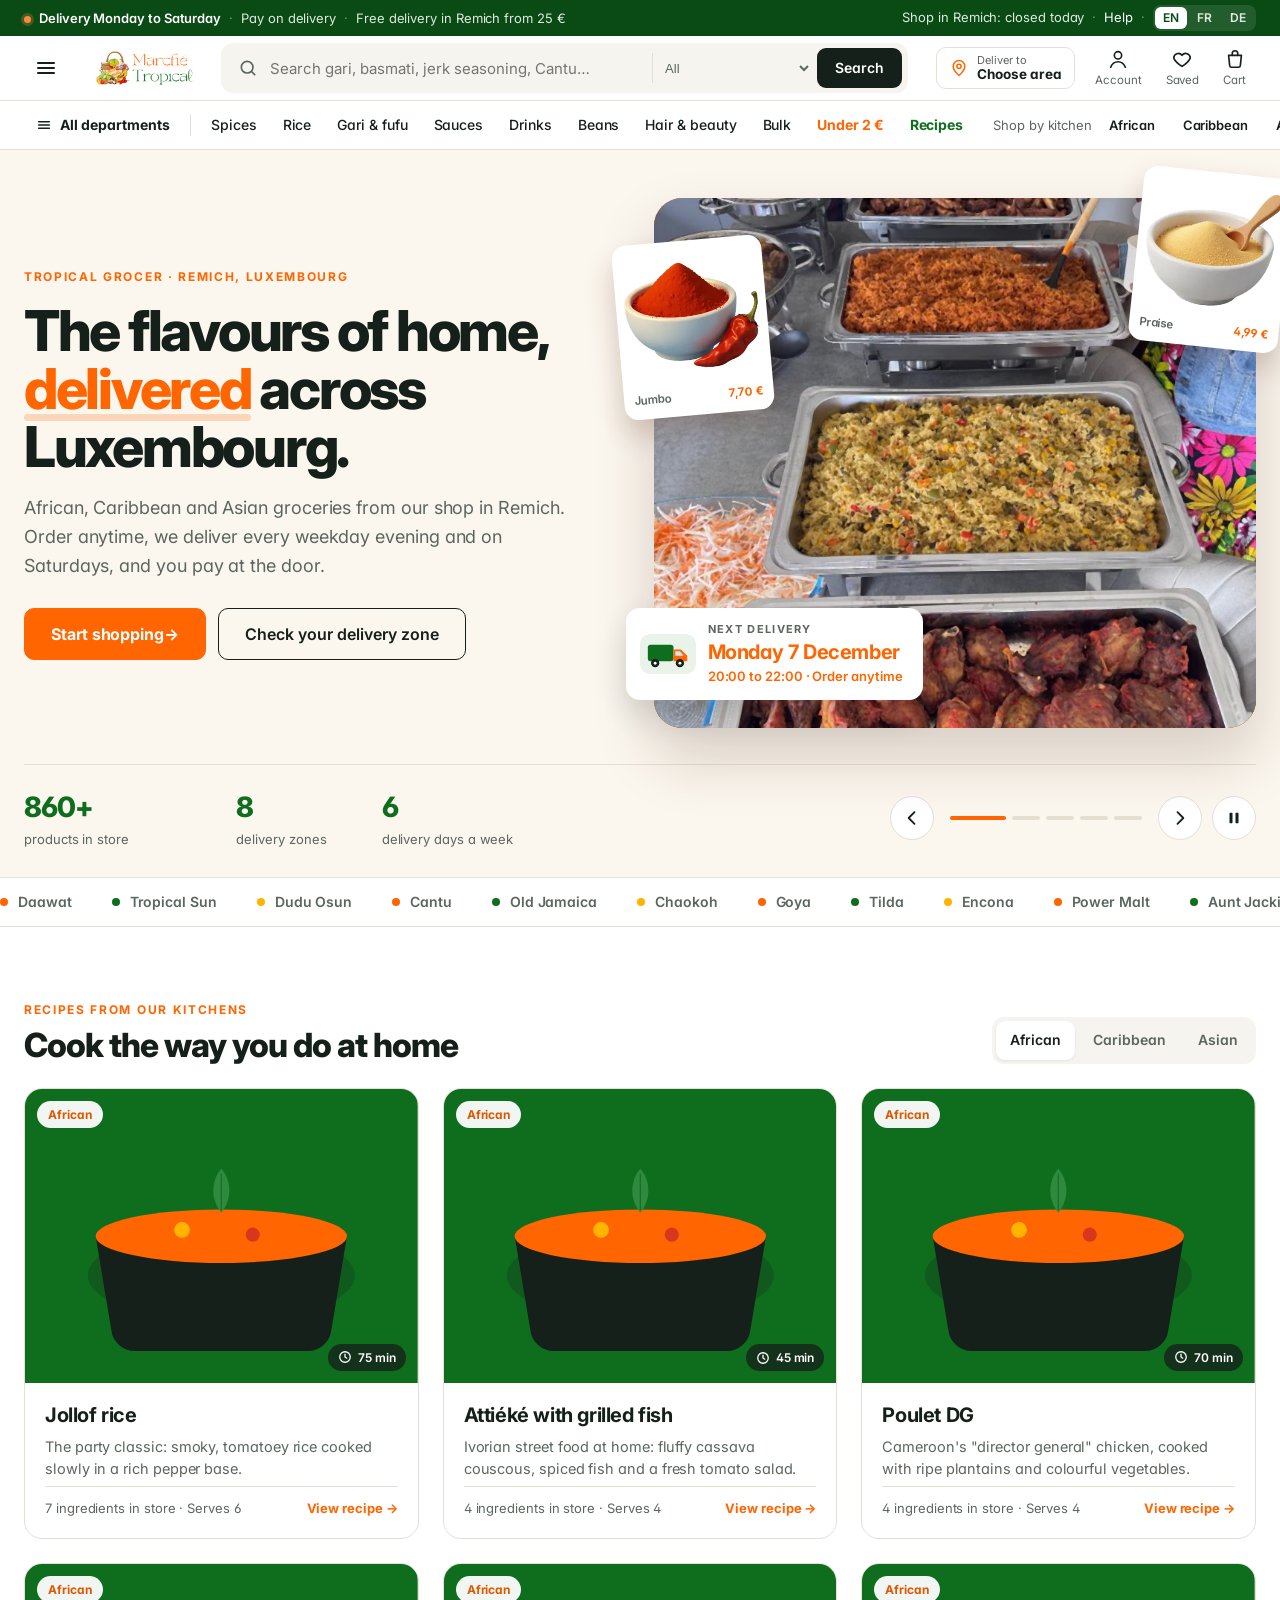
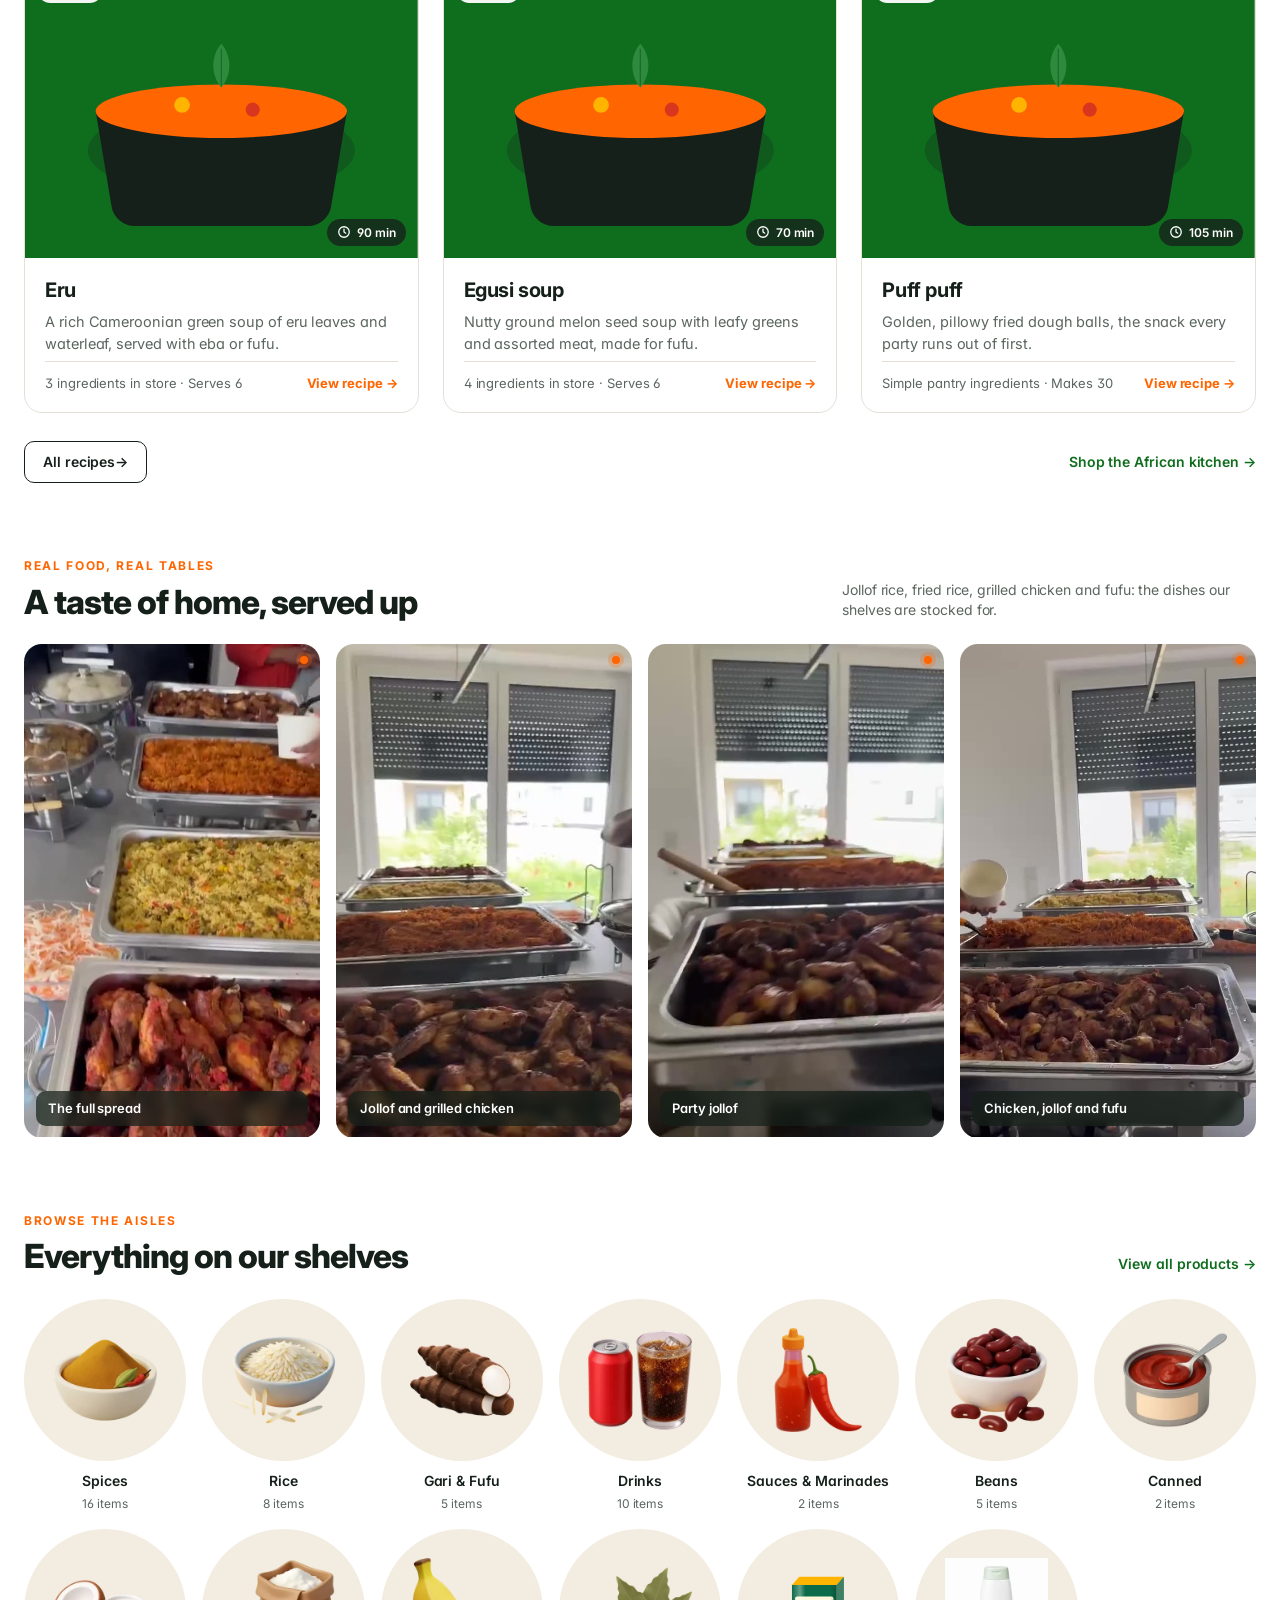
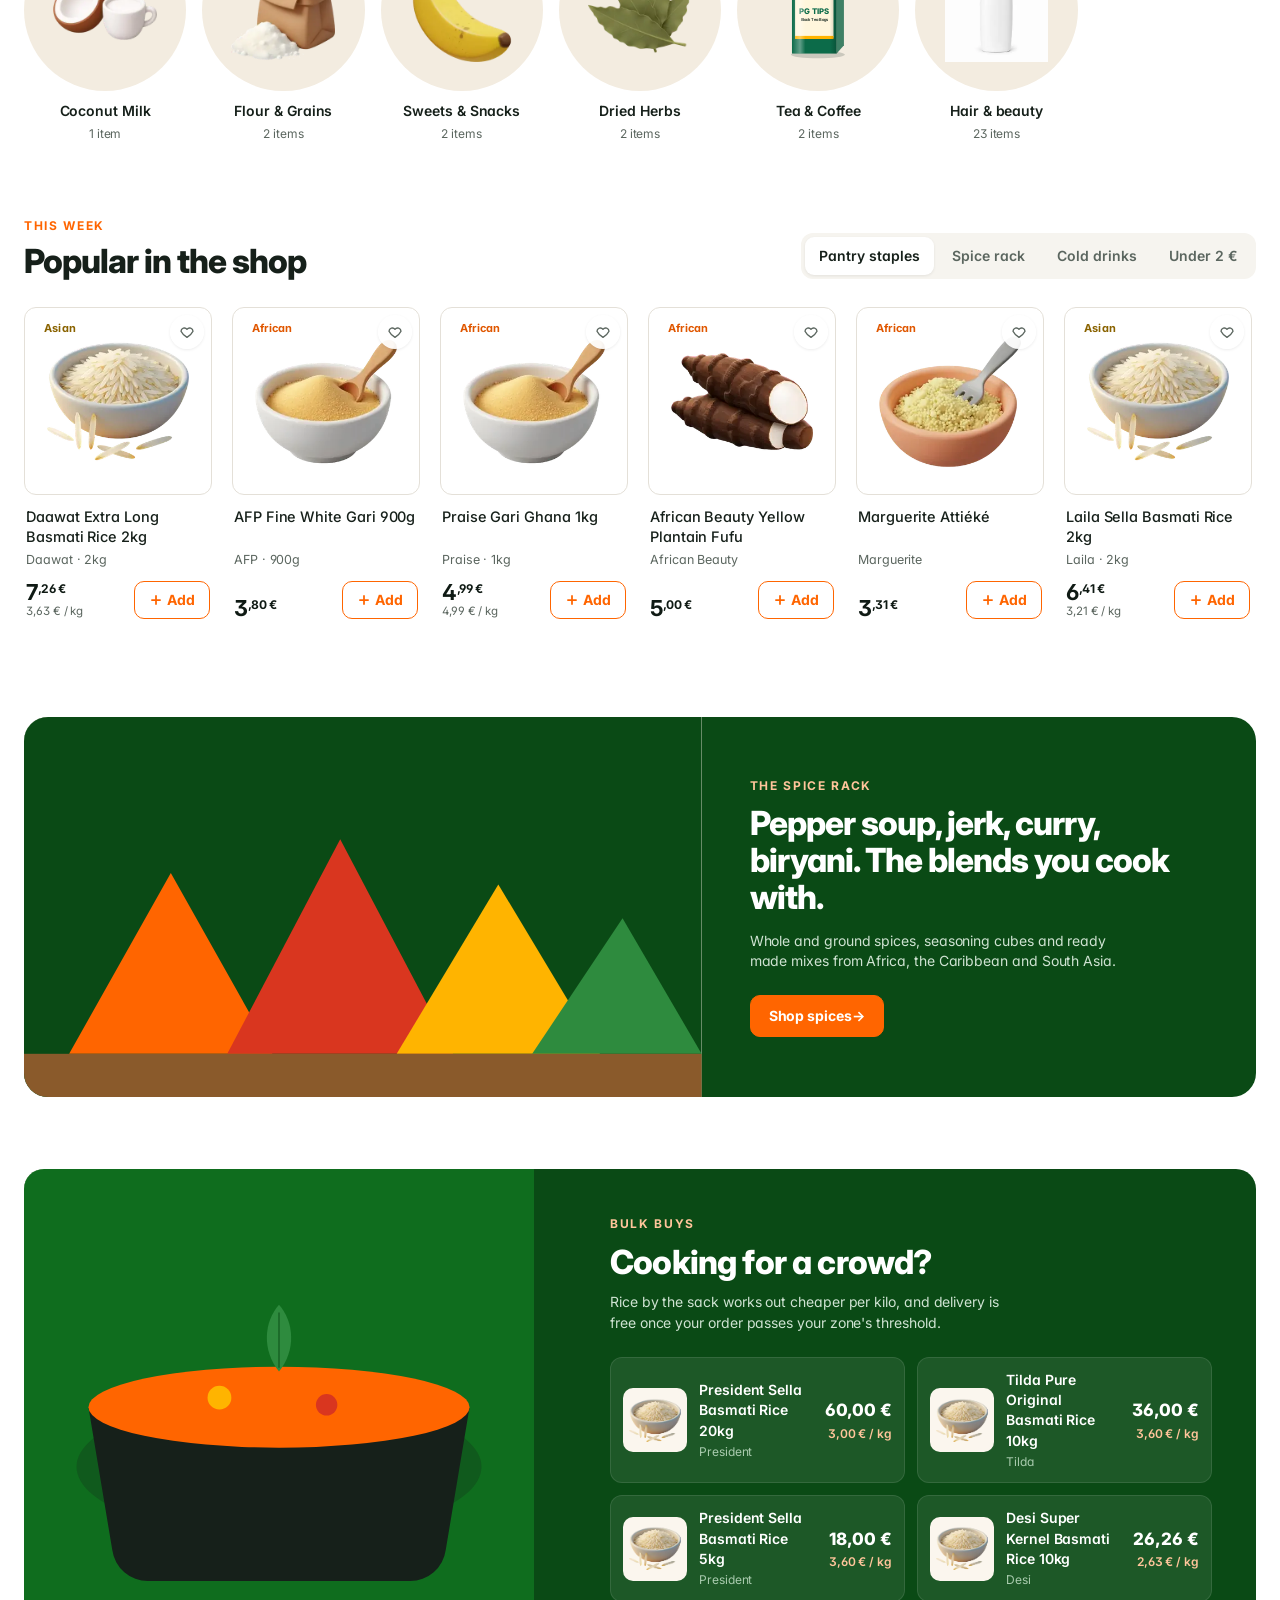
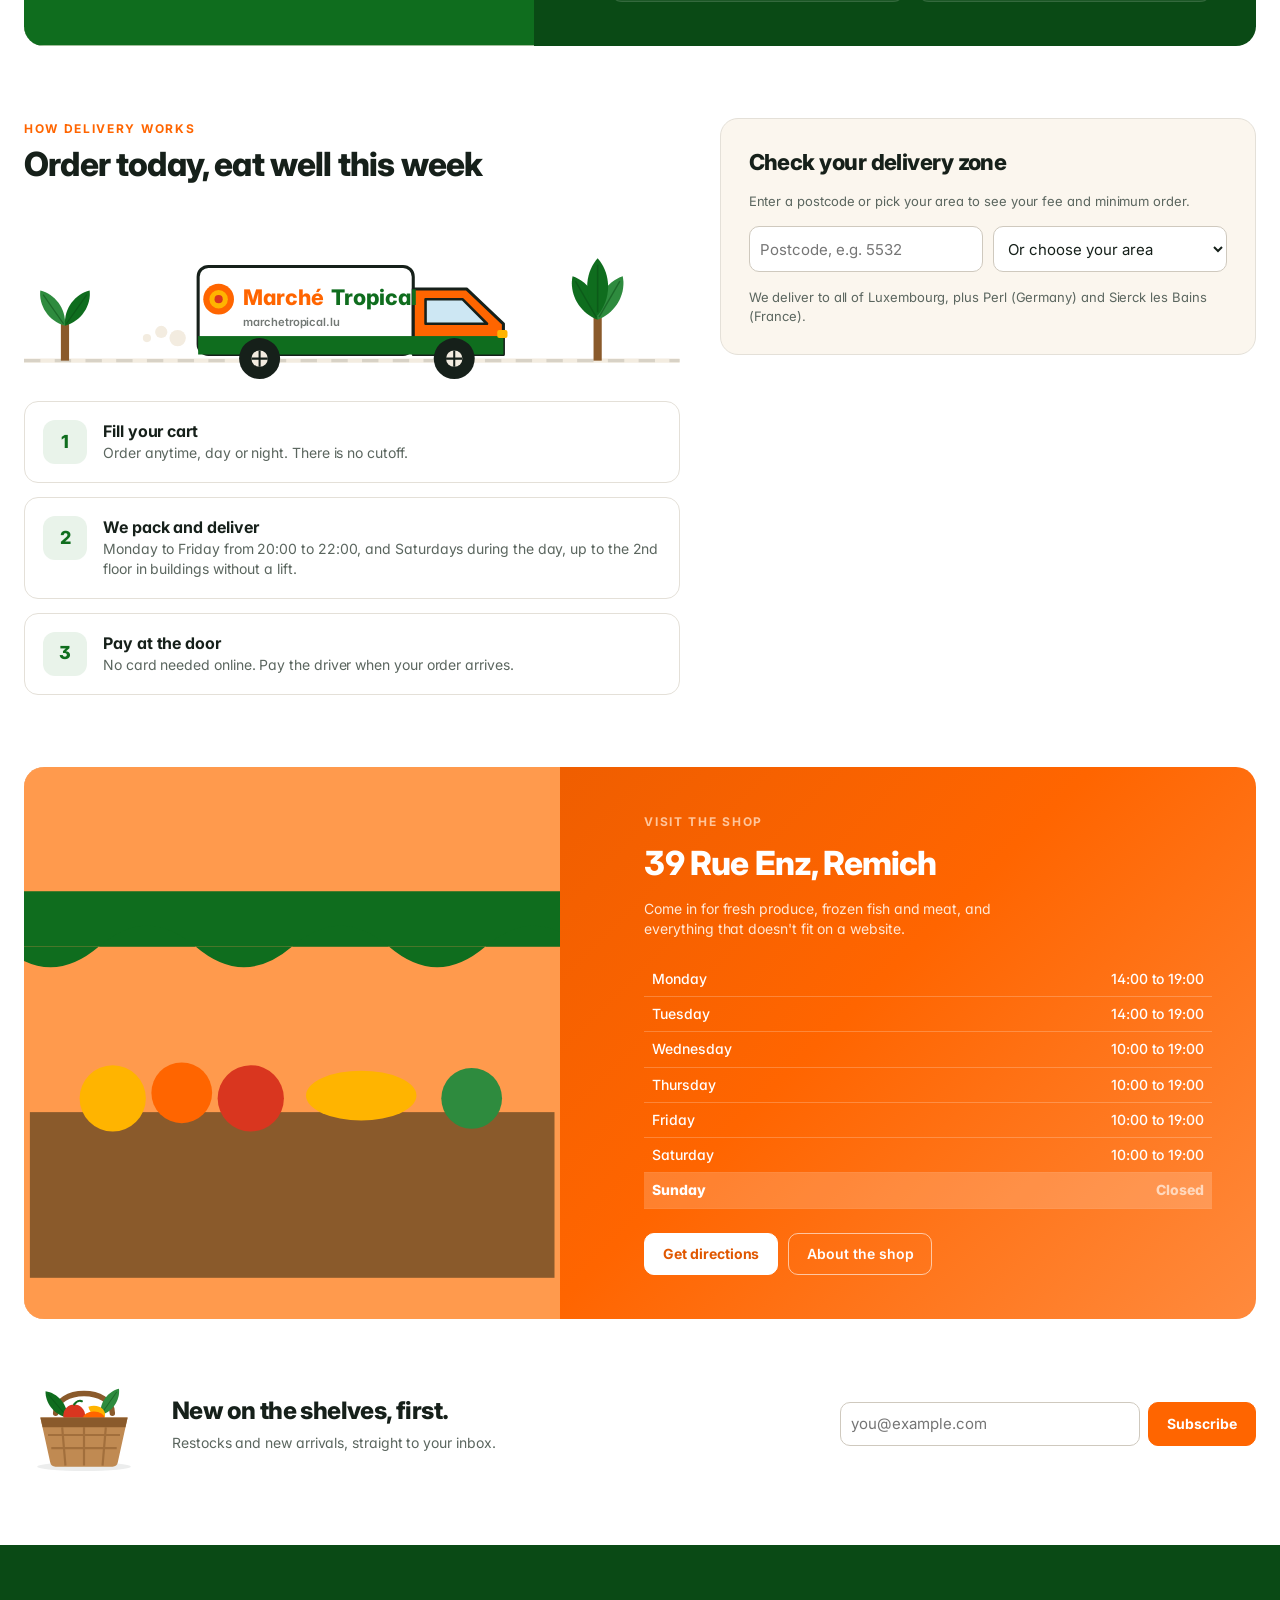
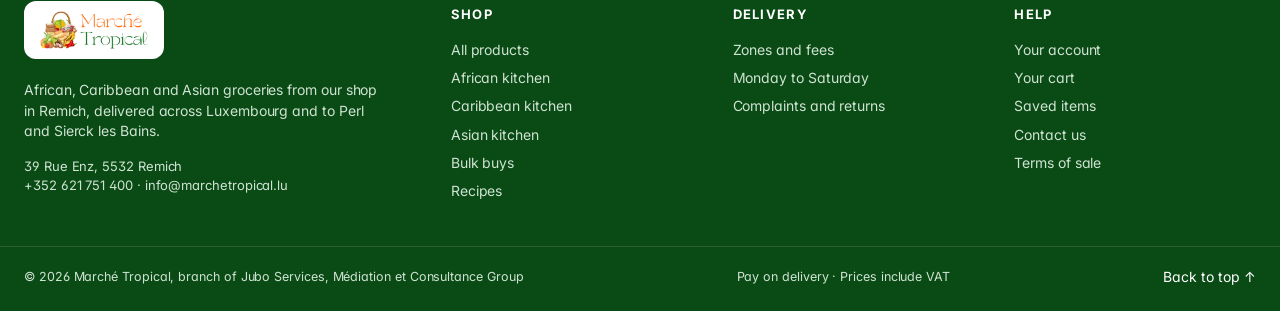
==== commit 952f5dc5: "Update hours and delivery, add the shop's own photo and videos Opening hours Wednesday to Saturday 1" ====
--- a/index.html
+++ b/index.html
@@ -1080,11 +1080,22 @@
 .rmore .rgrid { grid-template-columns: repeat(3, minmax(0, 1fr)); }
 @media (max-width: 1000px) { .rgrid, .rmore .rgrid { grid-template-columns: repeat(2, minmax(0, 1fr)); } .rhead, .rbody { grid-template-columns: minmax(0, 1fr); gap: 28px; } .ring { position: static; } }
 @media (max-width: 640px) { .rgrid, .rmore .rgrid { grid-template-columns: minmax(0, 1fr); } .rcp3 { padding-top: 48px; } .ring { padding: 18px; } .rsteps li { grid-template-columns: 36px minmax(0, 1fr); gap: 12px; font-size: 15.5px; } .rsteps li::before { width: 36px; height: 36px; } .rsteps li span { padding-top: 6px; } }
+
+/* ===== videos ===== */
+.reels { padding-top: 72px; }
+.reelrow { display: grid; grid-template-columns: repeat(4, minmax(0, 1fr)); gap: 16px; }
+.reel { position: relative; margin: 0; aspect-ratio: 9 / 15; border-radius: 18px; overflow: hidden; background: var(--sand); }
+.reel video { width: 100%; height: 100%; object-fit: cover; display: block; }
+.reel figcaption { position: absolute; left: 12px; right: 12px; bottom: 12px; padding: 8px 12px; border-radius: 10px; background: rgba(22,32,26,.72); color: #fff; font-size: 13px; font-weight: 600; backdrop-filter: blur(4px); }
+.reel::after { content: ""; position: absolute; top: 12px; right: 12px; width: 8px; height: 8px; border-radius: 50%; background: var(--or); box-shadow: 0 0 0 4px rgba(255,101,0,.25); }
+.slots { grid-template-columns: repeat(3, minmax(0, 1fr)); }
+@media (max-width: 900px) { .reelrow { grid-template-columns: repeat(2, minmax(0, 1fr)); } }
+@media (max-width: 760px) { .slots { grid-template-columns: repeat(2, minmax(0, 1fr)); } .reels { padding-top: 48px; } .reelrow { gap: 10px; } }
 </style>
 </head>
 <body>
 <div class="util"><div class="wrap util-in">
-<span class="util-l"><span class="dot"></span>Delivery every <b>Tuesday &amp; Thursday</b><span class="sep">·</span>Pay on delivery<span class="sep hide-s">·</span><span class="hide-s">Free delivery in Remich from 25 €</span></span>
+<span class="util-l"><span class="dot"></span><b>Delivery Monday to Saturday</b><span class="sep">·</span>Pay on delivery<span class="sep hide-s">·</span><span class="hide-s">Free delivery in Remich from 25 €</span></span>
 <span class="util-r"><span id="openToday"></span><span class="sep">·</span><a href="#contact">Help</a><span class="sep">·</span><span class="langsw" role="group" aria-label="Language"><button type="button" data-lang="en" aria-pressed="true">EN</button><button type="button" data-lang="fr" aria-pressed="false">FR</button><button type="button" data-lang="de" aria-pressed="false">DE</button></span></span>
 </div></div>
 <header class="hd" id="top">
@@ -1129,9 +1140,9 @@
 <div class="wrap hero4-wrap">
 <div class="hs-stage" id="hsStage" aria-live="off">
 <div class="hs on" role="group" aria-roledescription="slide" aria-label="1 / 5" >
-<div class="h4copy"><span class="eyebrow hs-a">Tropical grocer · Remich, Luxembourg</span><h1 class="hs-t hs-a" style="--s:1">The flavours of home, <em>delivered</em> across Luxembourg.</h1><p class="hs-a" style="--s:2">African, Caribbean and Asian groceries from our shop in Remich. Order online, we deliver every Tuesday and Thursday, and you pay at the door.</p><div class="h3cta hs-a" style="--s:3"><a class="btn y lg" href="#shop" data-cat="">Start shopping <span class="arr" aria-hidden="true">→</span></a><button class="btn ghost lg" data-scroll="zoneCheck">Check your delivery zone</button></div></div>
-<div class="h4art"><figure class="ph ph-hero"><img class="photo" src="https://images.unsplash.com/photo-1665400808116-f0e6339b7e9a?w=1400&amp;q=75&amp;auto=format&amp;fit=crop" alt="A table spread with West African dishes" fetchpriority="high" onerror="this.parentNode.classList.add('off')"><span class="ph-fb" data-illus="spread" aria-hidden="true"></span></figure>
-<div class="floaters" data-floats="9,24"></div>
+<div class="h4copy"><span class="eyebrow hs-a">Tropical grocer · Remich, Luxembourg</span><h1 class="hs-t hs-a" style="--s:1">The flavours of home, <em>delivered</em> across Luxembourg.</h1><p class="hs-a" style="--s:2">African, Caribbean and Asian groceries from our shop in Remich. Order anytime, we deliver every weekday evening and on Saturdays, and you pay at the door.</p><div class="h3cta hs-a" style="--s:3"><a class="btn y lg" href="#shop" data-cat="">Start shopping <span class="arr" aria-hidden="true">→</span></a><button class="btn ghost lg" data-scroll="zoneCheck">Check your delivery zone</button></div></div>
+<div class="h4art"><figure class="ph ph-hero"><img class="photo" src="media/african-buffet.jpg" alt="A buffet of jollof rice, fried rice, grilled chicken and fufu" fetchpriority="high" onerror="this.parentNode.classList.add('off')"><span class="ph-fb" data-illus="spread" aria-hidden="true"></span></figure>
+<div class="floaters" data-floats="78,73"></div>
 <div class="ticket"><span class="t-ic" data-illus="vanmini" aria-hidden="true"></span><span><span class="t-k">Next delivery</span><b class="t-day"></b><span class="t-cut"></span></span></div></div>
 </div>
 <div class="hs" role="group" aria-roledescription="slide" aria-label="2 / 5" aria-hidden="true">
@@ -1153,14 +1164,14 @@
 <div class="ticket"><span class="t-ic" data-illus="vanmini" aria-hidden="true"></span><span><span class="t-k">Next delivery</span><b class="t-day"></b><span class="t-cut"></span></span></div></div>
 </div>
 <div class="hs" role="group" aria-roledescription="slide" aria-label="5 / 5" aria-hidden="true">
-<div class="h4copy"><span class="eyebrow hs-a">Delivered Tuesday and Thursday</span><h2 class="hs-t hs-a" style="--s:1">Order by Monday, <em>eat well</em> by Tuesday.</h2><p class="hs-a" style="--s:2">We deliver across Luxembourg and to Perl and Sierck les Bains between 12:00 and 18:00. No card needed online, you pay at the door.</p><div class="h3cta hs-a" style="--s:3"><button class="btn y lg" data-scroll="zoneCheck">Check your delivery zone <span class="arr" aria-hidden="true">→</span></button><a class="btn ghost lg" href="#delivery">Delivery details</a></div></div>
+<div class="h4copy"><span class="eyebrow hs-a">Delivered six days a week</span><h2 class="hs-t hs-a" style="--s:1">Order today, <em>eat well</em> tonight.</h2><p class="hs-a" style="--s:2">We deliver across Luxembourg and to Perl and Sierck les Bains from 20:00 to 22:00 on weekdays, and during the day on Saturdays. Order anytime, you pay at the door.</p><div class="h3cta hs-a" style="--s:3"><button class="btn y lg" data-scroll="zoneCheck">Check your delivery zone <span class="arr" aria-hidden="true">→</span></button><a class="btn ghost lg" href="#delivery">Delivery details</a></div></div>
 <div class="h4art"><figure class="ph ph-hero"><img class="photo" src="https://images.unsplash.com/photo-1588964895597-cfccd6e2dbf9?w=1400&amp;q=75&amp;auto=format&amp;fit=crop" alt="A box of fresh groceries" loading="lazy" onerror="this.parentNode.classList.add('off')"><span class="ph-fb" data-illus="basket" aria-hidden="true"></span></figure>
 <div class="floaters" data-floats="28,20"></div>
 <div class="ticket"><span class="t-ic" data-illus="vanmini" aria-hidden="true"></span><span><span class="t-k">Next delivery</span><b class="t-day"></b><span class="t-cut"></span></span></div></div>
 </div>
 </div>
 <div class="hs-bar">
-<ul class="h3facts"><li><b data-count="860">860</b><b class="plus">+</b><span>products in store</span></li><li><b data-count="8">8</b><span>delivery zones</span></li><li><b>2×</b><span>deliveries a week</span></li></ul>
+<ul class="h3facts"><li><b data-count="860">860</b><b class="plus">+</b><span>products in store</span></li><li><b data-count="8">8</b><span>delivery zones</span></li><li><b>6</b><span>delivery days a week</span></li></ul>
 <div class="hs-ctrl"><button class="hs-btn" id="hsPrev" aria-label="Previous slide"><svg width="20" height="20" viewBox="0 0 24 24" aria-hidden="true" fill="none" stroke="currentColor" stroke-width="2.2" stroke-linecap="round" stroke-linejoin="round"><path d="M15 5l-7 7 7 7"/></svg></button>
 <div class="hs-dots" id="hsDots"><button class="hs-dot on" data-go="0" aria-label="Go to slide 1" aria-current="true"><i></i></button><button class="hs-dot" data-go="1" aria-label="Go to slide 2" aria-current="false"><i></i></button><button class="hs-dot" data-go="2" aria-label="Go to slide 3" aria-current="false"><i></i></button><button class="hs-dot" data-go="3" aria-label="Go to slide 4" aria-current="false"><i></i></button><button class="hs-dot" data-go="4" aria-label="Go to slide 5" aria-current="false"><i></i></button></div>
 <button class="hs-btn" id="hsNext" aria-label="Next slide"><svg width="20" height="20" viewBox="0 0 24 24" aria-hidden="true" fill="none" stroke="currentColor" stroke-width="2.2" stroke-linecap="round" stroke-linejoin="round"><path d="M9 5l7 7-7 7"/></svg></button>
@@ -1177,6 +1188,11 @@
 <div class="rcp-foot"><a class="btn ghost" href="#recipes">All recipes <span class="arr" aria-hidden="true">→</span></a><a class="more-l" id="rcpShopK" href="#shop" data-kitchen="African">Shop the African kitchen <span aria-hidden="true">→</span></a></div>
 </section>
 
+<section class="wrap reels" aria-label="Videos">
+<div class="sec-h rv"><div><span class="eyebrow">Real food, real tables</span><h2>A taste of home, served up</h2></div><p class="sec-sub">Jollof rice, fried rice, grilled chicken and fufu: the dishes our shelves are stocked for.</p></div>
+<div class="reelrow"><figure class="reel rv" style="--d:0.00s"><video muted loop playsinline preload="metadata" poster="media/buffet-1.jpg" aria-label="The full spread"><source src="media/buffet-1.mp4" type="video/mp4"></video><figcaption>The full spread</figcaption></figure><figure class="reel rv" style="--d:0.08s"><video muted loop playsinline preload="metadata" poster="media/buffet-2.jpg" aria-label="Jollof and grilled chicken"><source src="media/buffet-2.mp4" type="video/mp4"></video><figcaption>Jollof and grilled chicken</figcaption></figure><figure class="reel rv" style="--d:0.16s"><video muted loop playsinline preload="metadata" poster="media/buffet-3.jpg" aria-label="Party jollof"><source src="media/buffet-3.mp4" type="video/mp4"></video><figcaption>Party jollof</figcaption></figure><figure class="reel rv" style="--d:0.24s"><video muted loop playsinline preload="metadata" poster="media/buffet-4.jpg" aria-label="Chicken, jollof and fufu"><source src="media/buffet-4.mp4" type="video/mp4"></video><figcaption>Chicken, jollof and fufu</figcaption></figure></div>
+</section>
+
 <section class="wrap aisles3" aria-label="Aisles">
 <div class="sec-h rv"><div><span class="eyebrow">Browse the aisles</span><h2>Everything on our shelves</h2></div><a class="more-l" href="#shop" data-cat="">View all products <span aria-hidden="true">→</span></a></div>
 <div class="aislerow" id="aislerow"></div>
@@ -1203,7 +1219,7 @@
 <div class="d3-steps rv">
 <span class="eyebrow">How delivery works</span><h2>Order today, eat well this week</h2>
 <div class="vanroad" data-illus="van" aria-hidden="true"></div>
-<ol class="steps3"><li><b>Fill your cart</b><span>Order by Monday 17:00 for Tuesday, or by Wednesday 17:00 for Thursday.</span></li><li><b>We pack and deliver</b><span>Between 12:00 and 18:00, up to the 2nd floor in buildings without a lift.</span></li><li><b>Pay at the door</b><span>No card needed online. Pay the driver when your order arrives.</span></li></ol>
+<ol class="steps3"><li><b>Fill your cart</b><span>Order anytime, day or night. There is no cutoff.</span></li><li><b>We pack and deliver</b><span>Monday to Friday from 20:00 to 22:00, and Saturdays during the day, up to the 2nd floor in buildings without a lift.</span></li><li><b>Pay at the door</b><span>No card needed online. Pay the driver when your order arrives.</span></li></ol>
 </div>
 <div class="zcheck rv" style="--d:.1s">
 <h3>Check your delivery zone</h3>
@@ -1218,7 +1234,7 @@
 <section class="wrap visit3"><div class="visit-in rv">
 <figure class="ph ph-visit"><img class="photo" loading="lazy" src="https://images.unsplash.com/photo-1585540083814-ea6ee8af9e4f?w=1000&amp;q=70&amp;auto=format&amp;fit=crop" alt="A market trader beside his fruit stand" onerror="this.parentNode.classList.add('off')"><span class="ph-fb" data-illus="stall" aria-hidden="true"></span></figure>
 <div class="visit-copy"><span class="eyebrow light">Visit the shop</span><h2>39 Rue Enz, Remich</h2><p>Come in for fresh produce, frozen fish and meat, and everything that doesn't fit on a website.</p>
-<table class="hours light"><tbody><tr><th>Monday</th><td>14:00 to 19:00</td></tr><tr><th>Tuesday</th><td>14:00 to 19:00</td></tr><tr><th>Wednesday</th><td>09:00 to 19:00</td></tr><tr><th>Thursday</th><td>09:00 to 19:00</td></tr><tr><th>Friday</th><td>09:00 to 19:00</td></tr><tr><th>Saturday</th><td>11:00 to 19:00</td></tr><tr class="off"><th>Sunday</th><td>Closed</td></tr></tbody></table>
+<table class="hours light"><tbody><tr><th>Monday</th><td>14:00 to 19:00</td></tr><tr><th>Tuesday</th><td>14:00 to 19:00</td></tr><tr><th>Wednesday</th><td>10:00 to 19:00</td></tr><tr><th>Thursday</th><td>10:00 to 19:00</td></tr><tr><th>Friday</th><td>10:00 to 19:00</td></tr><tr><th>Saturday</th><td>10:00 to 19:00</td></tr><tr class="off"><th>Sunday</th><td>Closed</td></tr></tbody></table>
 <div class="btnrow"><a class="btn y" href="https://www.google.com/maps/search/?api=1&amp;query=39+Rue+Enz+5532+Remich" target="_blank" rel="noopener">Get directions</a><a class="btn ghost light" href="#about">About the shop</a></div></div>
 </div></section>
 
@@ -1257,7 +1273,7 @@
 <div class="fgrp"><h3>Department</h3><div id="fCats"></div></div>
 <div class="fgrp"><h3>Price</h3><div id="fPrice"></div></div>
 <div class="fgrp"><h3>Brand</h3><div id="fBrands"></div><button class="lnk" id="moreBrands">See more</button></div>
-<div class="fgrp"><h3>Delivery</h3><p class="small">Every order is delivered on Tuesday or Thursday and paid on delivery.</p></div>
+<div class="fgrp"><h3>Delivery</h3><p class="small">Delivered Monday to Saturday and paid on delivery.</p></div>
 </div>
 </aside>
 <section aria-label="Results">
@@ -1291,7 +1307,7 @@
 </div>
 <aside class="buybox" aria-label="Buy">
 <div class="pprice" id="bbPrice"></div>
-<p class="bbdel">Delivery <b id="bbDay"></b>, 12:00 to 18:00. <span id="bbFee"></span></p>
+<p class="bbdel">Delivery <b id="bbDay"></b> <span id="bbWin"></span> <span id="bbFee"></span></p>
 <p class="bbloc"><svg width="16" height="16" viewBox="0 0 24 24" aria-hidden="true" fill="none" stroke="currentColor" stroke-width="2" stroke-linecap="round" stroke-linejoin="round"><path d="M12 21s7-6 7-11a7 7 0 0 0-14 0c0 5 7 11 7 11z"/><circle cx="12" cy="10" r="2.5"/></svg><button class="lnk" data-open-zone>Deliver to <span class="bbZone"></span></button></p>
 <p class="avail">Available from the shop</p>
 <label class="qsel">Quantity: <select id="pdQty"></select></label>
@@ -1354,18 +1370,18 @@
 <div class="wrap">
 <div class="values">
 <div class="val rv"><span class="vi" data-illus="basket" aria-hidden="true"></span><h3>Brands you know</h3><p>The labels you grew up with, from Daawat and Tropical Sun to Dudu Osun and Cantu.</p></div>
-<div class="val rv" style="--d:.08s"><span class="vi" data-illus="vanmini" aria-hidden="true"></span><h3>Delivered twice a week</h3><p>Every Tuesday and Thursday, across Luxembourg and to Perl and Sierck les Bains.</p></div>
+<div class="val rv" style="--d:.08s"><span class="vi" data-illus="vanmini" aria-hidden="true"></span><h3>Delivered six days a week</h3><p>Weekday evenings and Saturdays, across Luxembourg and to Perl and Sierck les Bains.</p></div>
 <div class="val rv" style="--d:.16s"><span class="vi" data-illus="heart" aria-hidden="true"></span><h3>A shop, not a warehouse</h3><p>Come in, ask questions and discover fresh produce, frozen fish and meat.</p></div>
 </div>
 <div class="visitgrid">
-<div class="card page rv"><h2>Opening hours</h2><table class="hours"><tbody><tr><th>Monday</th><td>14:00 to 19:00</td></tr><tr><th>Tuesday</th><td>14:00 to 19:00</td></tr><tr><th>Wednesday</th><td>09:00 to 19:00</td></tr><tr><th>Thursday</th><td>09:00 to 19:00</td></tr><tr><th>Friday</th><td>09:00 to 19:00</td></tr><tr><th>Saturday</th><td>11:00 to 19:00</td></tr><tr class="off"><th>Sunday</th><td>Closed</td></tr></tbody></table></div>
+<div class="card page rv"><h2>Opening hours</h2><table class="hours"><tbody><tr><th>Monday</th><td>14:00 to 19:00</td></tr><tr><th>Tuesday</th><td>14:00 to 19:00</td></tr><tr><th>Wednesday</th><td>10:00 to 19:00</td></tr><tr><th>Thursday</th><td>10:00 to 19:00</td></tr><tr><th>Friday</th><td>10:00 to 19:00</td></tr><tr><th>Saturday</th><td>10:00 to 19:00</td></tr><tr class="off"><th>Sunday</th><td>Closed</td></tr></tbody></table></div>
 <div class="card page rv" style="--d:.08s"><h2>Find us</h2><p>39 Rue Enz<br>5532 Remich, Luxembourg</p><p>+352 621 751 400<br>info@marchetropical.lu</p><a class="btn y" href="https://www.google.com/maps/search/?api=1&amp;query=39+Rue+Enz+5532+Remich" target="_blank" rel="noopener">Get directions</a><div class="mosaic" id="mosaic"></div></div>
 </div></div>
 </section>
 
 <!-- DELIVERY -->
 <section class="route" data-route="delivery" hidden>
-<section class="pagehero"><div class="wrap pagehero-in"><div class="rv"><span class="eyebrow">Delivery</span><h1>To your door, every Tuesday and Thursday.</h1><p class="lead">We deliver between 12:00 and 18:00. Order by Monday 17:00 for Tuesday and by Wednesday 17:00 for Thursday. You pay on delivery.</p><a class="btn y" href="#home" data-goto-zone>Check your zone</a></div>
+<section class="pagehero"><div class="wrap pagehero-in"><div class="rv"><span class="eyebrow">Delivery</span><h1>To your door, six days a week.</h1><p class="lead">We deliver Monday to Friday from 20:00 to 22:00, and on Saturdays during the day until 20:00. Order anytime, there is no cutoff. You pay on delivery.</p><a class="btn y" href="#home" data-goto-zone>Check your zone</a></div>
 <div class="vanroad big rv" data-illus="van" aria-hidden="true"></div></div></section>
 <div class="wrap">
 <div class="card page rv"><h2>Zones and fees</h2><p class="muted small">From the terms of sale, section 7.1.</p>
@@ -1381,7 +1397,7 @@
 <!-- CONTACT -->
 <section class="route" data-route="contact" hidden><div class="wrap">
 <div class="card page"><h1>Customer service</h1><div class="two"><form data-demo="Thanks, message received. On this demo nothing is sent yet."><div class="form-grid"><div class="field"><label for="cn">Name</label><input class="input" id="cn"></div><div class="field"><label for="ce">Email</label><input class="input" id="ce" type="email"></div><div class="field full"><label for="ct">Topic</label><select class="input" id="ct"><option>A product</option><option>My order</option><option>Delivery</option><option>Something else</option></select></div><div class="field full"><label for="cm">Message</label><textarea class="input" id="cm"></textarea></div><div class="full"><button class="btn y" type="submit">Send</button></div></div></form>
-<div><h2>Reach us</h2><p>+352 621 751 400<br>info@marchetropical.lu</p><p>39 Rue Enz, 5532 Remich</p><p class="muted small">We reply during opening hours: Monday and Tuesday 14:00 to 19:00, Wednesday to Friday 09:00 to 19:00, Saturday 11:00 to 19:00.</p></div></div></div>
+<div><h2>Reach us</h2><p>+352 621 751 400<br>info@marchetropical.lu</p><p>39 Rue Enz, 5532 Remich</p><p class="muted small">We reply during opening hours: Monday and Tuesday 14:00 to 19:00, Wednesday to Saturday 10:00 to 19:00.</p></div></div></div>
 </div></section>
 
 <!-- TERMS -->
@@ -1389,7 +1405,7 @@
 <div class="card page doc"><h1>Legal notice and terms of sale</h1><p class="muted">Summary for this demo. The full text stays as published on the current site.</p>
 <h2>Legal notice</h2><p>Marché Tropical, a branch of Jubo Services, Médiation et Consultance Group. 39 Rue Enz, 5532 Remich, Luxembourg. +352 621 751 400, info@marchetropical.lu.</p>
 <h2>Orders and payment</h2><p>Placing an order means you accept these terms. Prices are in euros and include VAT. Payment is made on delivery.</p>
-<h2>Delivery</h2><p>Tuesdays and Thursdays, 12:00 to 18:00. Fees depend on the zone. You give the exact address, day and slot, and tell us at least 5 hours ahead if you cannot receive the order. Delivery is guaranteed up to the 2nd floor in buildings without a lift.</p>
+<h2>Delivery</h2><p>Monday to Friday from 20:00 to 22:00, and Saturdays during the day until 20:00. Fees depend on the zone. You give the exact address, day and slot, and tell us at least 5 hours ahead if you cannot receive the order. Delivery is guaranteed up to the 2nd floor in buildings without a lift.</p>
 <h2>Complaints</h2><p>Fresh and frozen products: complaints only on the day of delivery or the next day before midnight, by email with photos. After 24 hours no complaint is accepted.</p>
 <h2>Right of withdrawal</h2><p>14 days, for non perishable products only.</p>
 <h2>Governing law</h2><p>Mediation may be used in case of dispute, otherwise the courts of Luxembourg apply.</p></div>
@@ -1400,7 +1416,7 @@
 <div class="wrap ft3-top">
 <div class="ft3-brand"><a class="ftlogo" href="#home" aria-label="Marché Tropical home"><img class="logo-img" src="[data-uri]" alt="Marché Tropical" width="342" height="120"></a><p>African, Caribbean and Asian groceries from our shop in Remich, delivered across Luxembourg and to Perl and Sierck les Bains.</p><p class="small">39 Rue Enz, 5532 Remich<br>+352 621 751 400 · info@marchetropical.lu</p></div>
 <div><h4>Shop</h4><a href="#shop" data-cat="">All products</a><a href="#shop" data-kitchen="African">African kitchen</a><a href="#shop" data-kitchen="Caribbean">Caribbean kitchen</a><a href="#shop" data-kitchen="Asian">Asian kitchen</a><a href="#shop" data-deal="bulk">Bulk buys</a><a href="#recipes">Recipes</a></div>
-<div><h4>Delivery</h4><a href="#delivery">Zones and fees</a><a href="#delivery">Tuesday and Thursday</a><a href="#terms">Complaints and returns</a></div>
+<div><h4>Delivery</h4><a href="#delivery">Zones and fees</a><a href="#delivery">Monday to Saturday</a><a href="#terms">Complaints and returns</a></div>
 <div><h4>Help</h4><a href="#account">Your account</a><a href="#cart">Your cart</a><a href="#wishlist">Saved items</a><a href="#contact">Contact us</a><a href="#terms">Terms of sale</a></div>
 </div>
 <div class="wrap ft3-bot"><span>© 2026 Marché Tropical, branch of Jubo Services, Médiation et Consultance Group</span><span class="pay">Pay on delivery · Prices include VAT</span><button class="lnk light" id="backTop">Back to top ↑</button></div>
@@ -1821,6 +1837,28 @@
 "Steep in hot water, sweeten and serve chilled over ice.": ["Faites infuser dans l'eau chaude, sucrez et servez bien frais avec des glaçons.", "In heißem Wasser ziehen lassen, süßen und gekühlt auf Eis servieren."],
 "Open cart": ["Ouvrir le panier", "Warenkorb öffnen"],
 "Remove": ["Retirer", "Entfernen"],
+"Delivery Monday to Saturday": ["Livraison du lundi au samedi", "Lieferung Montag bis Samstag"],
+"Monday to Saturday": ["Du lundi au samedi", "Montag bis Samstag"],
+"African, Caribbean and Asian groceries from our shop in Remich. Order anytime, we deliver every weekday evening and on Saturdays, and you pay at the door.": ["Épicerie africaine, caribéenne et asiatique depuis notre magasin de Remich. Commandez à tout moment, nous livrons chaque soir en semaine et le samedi, et vous payez à la porte.", "Afrikanische, karibische und asiatische Lebensmittel aus unserem Laden in Remich. Bestellen Sie jederzeit, wir liefern werktags abends und samstags, und Sie zahlen an der Tür."],
+"Delivered six days a week": ["Livré six jours sur sept", "Lieferung an sechs Tagen pro Woche"],
+"Order today,": ["Commandez aujourd'hui,", "Heute bestellen,"], "tonight.": ["ce soir.", "heute Abend."],
+"We deliver across Luxembourg and to Perl and Sierck les Bains from 20:00 to 22:00 on weekdays, and during the day on Saturdays. Order anytime, you pay at the door.": ["Nous livrons partout au Luxembourg ainsi qu'à Perl et Sierck-les-Bains de 20h00 à 22h00 en semaine, et en journée le samedi. Commandez à tout moment, vous payez à la porte.", "Wir liefern in ganz Luxemburg sowie nach Perl und Sierck-les-Bains werktags von 20:00 bis 22:00 Uhr und samstags tagsüber. Bestellen Sie jederzeit, Sie zahlen an der Tür."],
+"delivery days a week": ["jours de livraison par semaine", "Liefertage pro Woche"],
+"Order anytime, day or night. There is no cutoff.": ["Commandez à toute heure, de jour comme de nuit. Pas d'heure limite.", "Bestellen Sie jederzeit, Tag und Nacht. Es gibt keinen Bestellschluss."],
+"Monday to Friday from 20:00 to 22:00, and Saturdays during the day, up to the 2nd floor in buildings without a lift.": ["Du lundi au vendredi de 20h00 à 22h00, et le samedi en journée, jusqu'au 2e étage dans les immeubles sans ascenseur.", "Montag bis Freitag von 20:00 bis 22:00 Uhr und samstags tagsüber, bis in den 2. Stock in Gebäuden ohne Aufzug."],
+"Delivered Monday to Saturday and paid on delivery.": ["Livré du lundi au samedi et payé à la livraison.", "Lieferung Montag bis Samstag, Zahlung bei Lieferung."],
+"Weekday evenings and Saturdays, across Luxembourg and to Perl and Sierck les Bains.": ["En soirée en semaine et le samedi, partout au Luxembourg ainsi qu'à Perl et Sierck-les-Bains.", "Werktags abends und samstags, in ganz Luxemburg sowie nach Perl und Sierck-les-Bains."],
+"To your door, six days a week.": ["Jusqu'à votre porte, six jours sur sept.", "Bis an Ihre Tür, sechs Tage die Woche."],
+"We deliver Monday to Friday from 20:00 to 22:00, and on Saturdays during the day until 20:00. Order anytime, there is no cutoff. You pay on delivery.": ["Nous livrons du lundi au vendredi de 20h00 à 22h00, et le samedi en journée jusqu'à 20h00. Commandez à tout moment, sans heure limite. Vous payez à la livraison.", "Wir liefern Montag bis Freitag von 20:00 bis 22:00 Uhr und samstags tagsüber bis 20:00 Uhr. Bestellen Sie jederzeit, ohne Bestellschluss. Sie zahlen bei Lieferung."],
+"We reply during opening hours: Monday and Tuesday 14:00 to 19:00, Wednesday to Saturday 10:00 to 19:00.": ["Nous répondons pendant les heures d'ouverture : lundi et mardi de 14h00 à 19h00, du mercredi au samedi de 10h00 à 19h00.", "Wir antworten während der Öffnungszeiten: Montag und Dienstag 14:00 bis 19:00, Mittwoch bis Samstag 10:00 bis 19:00."],
+"Monday to Friday from 20:00 to 22:00, and Saturdays during the day until 20:00. Fees depend on the zone. You give the exact address, day and slot, and tell us at least 5 hours ahead if you cannot receive the order. Delivery is guaranteed up to the 2nd floor in buildings without a lift.": ["Du lundi au vendredi de 20h00 à 22h00, et le samedi en journée jusqu'à 20h00. Les frais dépendent de la zone. Vous indiquez l'adresse, le jour et le créneau exacts, et nous prévenez au moins 5 heures à l'avance si vous ne pouvez pas réceptionner la commande. La livraison est garantie jusqu'au 2e étage dans les immeubles sans ascenseur.", "Montag bis Freitag von 20:00 bis 22:00 Uhr und samstags tagsüber bis 20:00 Uhr. Die Gebühren hängen vom Gebiet ab. Sie geben die genaue Adresse, den Tag und das Zeitfenster an und informieren uns mindestens 5 Stunden vorher, wenn Sie die Bestellung nicht annehmen können. Die Lieferung ist in Gebäuden ohne Aufzug bis in den 2. Stock garantiert."],
+"10:00 to 19:00": ["10h00 à 19h00", "10:00 bis 19:00"],
+"Today": ["Aujourd'hui", "Heute"], "Order anytime": ["Commandez à tout moment", "Jederzeit bestellen"],
+"Videos": ["Vidéos", "Videos"], "Real food, real tables": ["De vrais plats, de vraies tables", "Echtes Essen, echte Tafeln"],
+"A taste of home, served up": ["Un goût de chez soi, servi à table", "Ein Geschmack von Zuhause, serviert"],
+"Jollof rice, fried rice, grilled chicken and fufu: the dishes our shelves are stocked for.": ["Riz jollof, riz frit, poulet grillé et fufu : les plats pour lesquels nos rayons sont remplis.", "Jollof Reis, gebratener Reis, gegrilltes Hähnchen und Fufu: die Gerichte, für die unsere Regale gefüllt sind."],
+"The full spread": ["Le buffet complet", "Das ganze Buffet"], "Jollof and grilled chicken": ["Jollof et poulet grillé", "Jollof und gegrilltes Hähnchen"], "Party jollof": ["Jollof de fête", "Party Jollof"], "Chicken, jollof and fufu": ["Poulet, jollof et fufu", "Hähnchen, Jollof und Fufu"],
+"A buffet of jollof rice, fried rice, grilled chicken and fufu": ["Un buffet de riz jollof, riz frit, poulet grillé et fufu", "Ein Buffet mit Jollof Reis, gebratenem Reis, gegrilltem Hähnchen und Fufu"],
 "Recipes from our kitchens": ["Recettes de nos cuisines", "Rezepte aus unseren Küchen"],
 "Recipes": ["Recettes", "Rezepte"], "All recipes": ["Toutes les recettes", "Alle Rezepte"], "View recipe": ["Voir la recette", "Zum Rezept"],
 "Ingredients": ["Ingrédients", "Zutaten"], "From our shelves": ["Dans nos rayons", "Aus unseren Regalen"], "You'll also need": ["Il vous faudra aussi", "Außerdem brauchen Sie"],
@@ -1900,6 +1938,7 @@
   cartAria: ['Cart, {n} items', 'Panier, {n} articles', 'Warenkorb, {n} Artikel'],
   yourArea: ['your area', 'votre zone', 'Ihr Gebiet'],
   zoneName: ['Zone {z}', 'zone {z}', 'Gebiet {z}'],
+  winEve: ['20:00 to 22:00', '20h00 à 22h00', '20:00 bis 22:00 Uhr'], winSat: ['during the day, until 20:00', 'en journée, jusqu\'à 20h00', 'tagsüber, bis 20:00 Uhr'],
   mins: ['{n} min', '{n} min', '{n} Min.'], serves: ['Serves {n}', 'Pour {n} personnes', 'Für {n} Personen'], pieces: ['Makes {n}', '{n} pièces', '{n} Stück'],
   inStore: ['{n} ingredients in store', '{n} ingrédients en magasin', '{n} Zutaten im Laden'],
   addAll: ['Add {n} ingredients to cart · {x}', 'Ajouter {n} ingrédients au panier · {x}', '{n} Zutaten in den Warenkorb · {x}'],
@@ -1949,7 +1988,7 @@
    <rect x="0" y="86" width="298" height="18" fill="${C.gr}"/>
    <circle cx="20" cy="50" r="15" fill="${C.or}"/><circle cx="20" cy="50" r="9" fill="${C.mg}"/><circle cx="20" cy="50" r="4" fill="${C.rd}"/>
    <text x="44" y="56" font-family="Inter, Arial" font-weight="800" font-size="21" fill="${C.or}">Marché</text><text x="130" y="56" font-family="Inter, Arial" font-weight="800" font-size="21" fill="${C.gr}">Tropical</text>
-   <text x="44" y="76" font-family="Inter, Arial" font-weight="600" font-size="11" fill="${C.ink}" opacity=".6">Tue &amp; Thu · 12:00 to 18:00</text>
+   <text x="44" y="76" font-family="Inter, Arial" font-weight="600" font-size="11" fill="${C.ink}" opacity=".6">marchetropical.lu</text>
    <g class="wheel" transform="translate(60 108)"><circle r="20" fill="${C.ink}"/><circle r="8" fill="${C.sd}"/><path d="M0-8V8M-8 0H8" stroke="${C.ink}" stroke-width="2"/></g>
    <g class="wheel" transform="translate(250 108)"><circle r="20" fill="${C.ink}"/><circle r="8" fill="${C.sd}"/><path d="M0-8V8M-8 0H8" stroke="${C.ink}" stroke-width="2"/></g>
    <rect x="292" y="80" width="10" height="8" rx="2" fill="${C.mg}"/>
@@ -2170,16 +2209,23 @@
 const persist = () => { store.set('mt3-cart', cart); store.set('mt3-saved', saved); store.set('mt3-wish', wish); };
 
 /* ---------- delivery days ---------- */
+/* Delivery: Monday to Friday 20:00 to 22:00, Saturday during the day until 20:00, no Sunday. Orders any time; same day if placed before the slot (Saturday: before 12:00). */
 function slots(n) {
   const out = [], now = new Date(), d = new Date(now); d.setHours(0, 0, 0, 0);
-  for (let i = 0; out.length < n && i < 40; i++) { const day = new Date(d); day.setDate(d.getDate() + i); if (day.getDay() !== 2 && day.getDay() !== 4) continue; const c = new Date(day); c.setDate(day.getDate() - 1); c.setHours(17, 0, 0, 0); if (now < c) out.push({ date: day, cutoff: c }); }
+  for (let i = 0; out.length < n && i < 21; i++) {
+    const day = new Date(d); day.setDate(d.getDate() + i); const dow = day.getDay(); if (dow === 0) continue;
+    const last = new Date(day); last.setHours(dow === 6 ? 12 : 20, 0, 0, 0);
+    if (now < last) out.push({ date: day, sat: dow === 6, today: i === 0 });
+  }
   return out;
 }
-const SL = slots(4);
+const win = s => s.sat ? T('winSat') : T('winEve');
+const SL = slots(6);
 const cap = s => s.charAt(0).toUpperCase() + s.slice(1);
 const shortDay = d => cap(d.toLocaleDateString(LOCALE[LANG], { weekday: 'short', day: 'numeric', month: 'short' }));
 const longDay = d => cap(d.toLocaleDateString(LOCALE[LANG], { weekday: 'long', day: 'numeric', month: 'long' }));
-function cutoffText() { const c = SL[0].cutoff, now = new Date(); const h = Math.floor((c - now) / 36e5); return h < 48 ? T('withinH', { h, m: Math.floor(((c - now) % 36e5) / 6e4) }) : T('byDay', { day: c.toLocaleDateString(LOCALE[LANG], { weekday: 'long' }) }); }
+function cutoffText() { return `${win(SL[0])} · ${TR('Order anytime')}`; }
+const dayLabel = sl => sl.today ? TR('Today') : longDay(sl.date);
 
 /* ---------- tiles ---------- */
 function ctl(id) { const n = cart[id]; return n ? `<span class="stp" role="group" aria-label="Quantity in cart"><button data-dec="${id}" aria-label="Remove one">−</button><span>${n}</span><button data-inc="${id}" aria-label="Add one">+</button></span>` : `<button class="add" data-add="${id}" aria-label="${esc(T('addAria', { name: byId(id).name }))}"><svg width="14" height="14" viewBox="0 0 24 24" aria-hidden="true" fill="none" stroke="currentColor" stroke-width="3" stroke-linecap="round"><path d="M12 5v14M5 12h14"/></svg>Add</button>`; }
@@ -2198,7 +2244,7 @@
   $$('[data-floats]').forEach(el => { el.innerHTML = el.dataset.floats.split(',').map(id => { const q = P[+id]; return `<a class="pcardh" href="#product" data-pid="${q.id}" aria-label="${esc(q.name)}">${pic(q, true)}<span>${esc(q.brand)}<b>${eur(q.price)}</b></span></a>`; }).join(''); });
   const MQ = ['Daawat', 'Tropical Sun', 'Dudu Osun', 'Cantu', 'Old Jamaica', 'Chaokoh', 'Goya', 'Tilda', 'Encona', 'Power Malt', 'Aunt Jackie\'s', 'Shan', 'Knorr', 'Vimto', 'Africa Village', 'Creme of Nature'];
   $('#mq').innerHTML = MQ.concat(MQ).map(b => `<span>${esc(b)}</span>`).join('');
-  $$('.t-day').forEach(e => e.textContent = longDay(SL[0].date)); $$('.t-cut').forEach(e => e.textContent = cutoffText());
+  $$('.t-day').forEach(e => e.textContent = dayLabel(SL[0])); $$('.t-cut').forEach(e => e.textContent = cutoffText());
   drawRecipesHome();
   const AI = [['Spices & Seasoning', 4], ['Rice, Pasta & Noodles', 9], ['Gari & Fufu', 72], ['Drinks', 14], ['Sauces & Marinades', 5], ['Beans', 74], ['Canned', 30], ['Coconut Milk', 24], ['Flour & Grains', 67], ['Sweets & Snacks', 25], ['Dried Herbs', 0], ['Tea & Coffee', 17], ['Hair, Beauty & Health', 43]];
   const cc = {}; P.forEach(p => cc[p.cat] = (cc[p.cat] || 0) + 1);
@@ -2210,7 +2256,7 @@
   $('#mosaic').innerHTML = [9, 24, 5, 72, 2, 15, 43, 74].map(i => `<span>${pic(P[i])}</span>`).join('');
   $('#zoneRows').innerHTML = ZONES.map(z => `<tr><td><span class="zone ${/[AB]/.test(z.id) ? 'out' : ''}">${z.name}</span></td><td>${esc(z.area)}</td><td>${eur(z.min)}</td><td>${eur(z.fee)}</td><td><b>${eur(z.free)}</b></td></tr>`).join('');
   const di = (new Date().getDay() + 6) % 7; $$('.hours tbody').forEach(tb => tb.rows[di] && tb.rows[di].classList.add('today'));
-  const H = ['Closed today', '14:00 to 19:00', '14:00 to 19:00', '09:00 to 19:00', '09:00 to 19:00', '09:00 to 19:00', '11:00 to 19:00'][new Date().getDay()];
+  const H = ['Closed today', '14:00 to 19:00', '14:00 to 19:00', '10:00 to 19:00', '10:00 to 19:00', '10:00 to 19:00', '10:00 to 19:00'][new Date().getDay()];
   $('#openToday').textContent = H.startsWith('Closed') ? T('closedToday') : T('openToday', { h: TR(H) });
 }
 const PICKS = { staples: [9, 63, 73, 72, 71, 58, 54, 10, 11, 67], spice: [2, 78, 62, 29, 1, 4, 27, 66, 61, 60, 75], drinks: [20, 14, 15, 8, 28, 22, 19, 16, 18, 23], under2: null };
@@ -2306,12 +2352,12 @@
   $('#pdPrice').innerHTML = price(p.price, true); $('#bbPrice').innerHTML = price(p.price, true);
   const k = kg(p); $('#pdUnit').textContent = k ? T('perKg', { x: eur(p.price / k) }) : '';
   const size = (p.name.match(/\b(\d+(?:[.,]\d+)?\s?(?:kg|g|ml|L|oz|cl))\b/i) || [])[1];
-  $('#pdSpec').innerHTML = [['Brand', p.brand], ['Department', p.cat], size && ['Size', size], ['Delivery', 'Tuesday and Thursday'], ['Payment', 'On delivery']].filter(Boolean).map(([a, b]) => `<tr><th>${a}</th><td>${esc(b)}</td></tr>`).join('');
+  $('#pdSpec').innerHTML = [['Brand', p.brand], ['Department', p.cat], size && ['Size', size], ['Delivery', 'Monday to Saturday'], ['Payment', 'On delivery']].filter(Boolean).map(([a, b]) => `<tr><th>${a}</th><td>${esc(b)}</td></tr>`).join('');
   $('#pdAbout').innerHTML = (p.id === 7 ? ['Dried hibiscus flowers for bissap, known as sorrel in the Caribbean.', 'Steep in hot water, sweeten and serve chilled over ice.'] : ABOUT[p.cat] || []).map(t => `<li>${esc(t)}</li>`).join('');
   $('#pdStage').className = 'pd-stage'; $('#pdStage').innerHTML = pic(p, true);
   $('#thumbs').innerHTML = ['', 'v2'].map((v, i) => `<button type="button" data-view="${v}" aria-current="${i === 0}" aria-label="Image ${i + 1}">${pic(p, true)}</button>`).join('');
   $('#pdQty').innerHTML = Array.from({ length: 10 }, (_, i) => `<option>${i + 1}</option>`).join('');
-  $('#bbDay').textContent = longDay(SL[0].date);
+  $('#bbDay').textContent = dayLabel(SL[0]); $('#bbWin').textContent = win(SL[0]) + '.';
   const z = area ? zoneOf(area[1]) : zoneOf('1'); $('#bbFee').textContent = T(area ? 'freeOver' : 'freeOverRemich', { x: eur(z.free) });
   setWishBtn();
   const rel = P.filter(x => x.cat === p.cat && x.id !== p.id); $('#related').innerHTML = rel.map(x => tile(x)).join(''); $('#relH').textContent = T('moreIn', { cat: TR(p.cat) });
@@ -2412,7 +2458,7 @@
 function fees() { const s = subtotal(), z = zoneNow(); if (!z) return { s, z, fee: null, total: s, below: false }; const fee = s >= z.free ? 0 : z.fee; return { s, z, fee, total: s + fee, below: s < z.min }; }
 function drawCheckout() {
   const I = ids(), f = fees(); $('#coH').textContent = T('checkout', { n: T(count() === 1 ? 'nItem' : 'nItems', { n: count() }) });
-  $('#slots').innerHTML = SL.map((s, i) => `<button type="button" class="slot" data-slot="${i}" aria-pressed="${i === slot}"><b>${s.date.toLocaleDateString('en-GB', { weekday: 'long' })}</b><span>${s.date.toLocaleDateString('en-GB', { day: 'numeric', month: 'long' })}</span><small>12:00 to 18:00</small></button>`).join('');
+  $('#slots').innerHTML = SL.map((s, i) => `<button type="button" class="slot" data-slot="${i}" aria-pressed="${i === slot}"><b>${s.today ? TR('Today') : cap(s.date.toLocaleDateString(LOCALE[LANG], { weekday: 'long' }))}</b><span>${s.date.toLocaleDateString(LOCALE[LANG], { day: 'numeric', month: 'long' })}</span><small>${esc(win(s))}</small></button>`).join('');
   $('#coLines').innerHTML = I.map(id => { const p = byId(id); return `<div class="co-line"><span class="im">${pic(p)}</span><span>${esc(p.name)}<br><span class="small muted">${T('qty', { n: cart[id] })}</span></span><b>${eur(p.price * cart[id])}</b></div>`; }).join('');
   $('#coSum').innerHTML = `<button class="btn y full" id="place" style="margin:0">Place your order</button><label class="check"><input type="checkbox" id="agree"><span>I accept the <a href="#terms">terms of sale</a>.</span></label><p class="err" id="err3" role="alert" hidden></p><hr style="border:0;border-top:1px solid var(--line)"><b style="font-size:17px">Order summary</b>
   <div class="srow"><span>${T('itemsN', { n: count() })}</span><span>${eur(f.s)}</span></div><div class="srow"><span>${f.z ? T('deliveryZ', { zone: f.z.name }) : T('delivery0')}</span><span>${f.z ? (f.fee ? eur(f.fee) : 'FREE') : 'Choose area'}</span></div>
@@ -2430,7 +2476,7 @@
   if (!$('#agree').checked) { e3.hidden = false; e3.textContent = 'Please accept the terms of sale.'; $('#agree').focus(); return; }
   FIELDS.forEach(k => co[k] = $('#' + k).value); store.set('mt3-co', co);
   $('#oName').textContent = co.fn; $('#oRef').textContent = '#MT' + String(Date.now()).slice(-7);
-  $('#oBody').innerHTML = `<div class="rvw"><div><h4>Delivery</h4>${longDay(SL[slot].date)}<br>${TR('12:00 to 18:00')}</div><div><h4>Address</h4>${esc(co.ad)}<br>${esc(co.pc)} ${esc(co.ci)}</div><div><h4>Pay on delivery</h4><b style="font-size:20px">${eur(f.total)}</b><br>${esc(f.fee ? T('orderItems', { n: count(), x: eur(f.fee) }) : T('orderItemsFree', { n: count() }))}</div></div>`;
+  $('#oBody').innerHTML = `<div class="rvw"><div><h4>Delivery</h4>${longDay(SL[slot].date)}<br>${esc(win(SL[slot]))}</div><div><h4>Address</h4>${esc(co.ad)}<br>${esc(co.pc)} ${esc(co.ci)}</div><div><h4>Pay on delivery</h4><b style="font-size:20px">${eur(f.total)}</b><br>${esc(f.fee ? T('orderItems', { n: count(), x: eur(f.fee) }) : T('orderItemsFree', { n: count() }))}</div></div>`;
   cart = {}; persist(); updCart(); location.hash = 'order';
 }
 
@@ -2507,6 +2553,10 @@
   return { show, schedule, get i() { return i; } };
 })();
 
+/* ---------- videos: play only when visible ---------- */
+const vio = 'IntersectionObserver' in window ? new IntersectionObserver(es => es.forEach(e => { const v = e.target; if (e.isIntersecting && !reduced()) { const p = v.play(); if (p && p.catch) p.catch(() => {}); } else v.pause(); }), { threshold: .25 }) : null;
+$$('.reel video').forEach(v => { v.muted = true; if (vio) vio.observe(v); v.addEventListener('click', () => v.paused ? v.play() : v.pause()); });
+
 /* ---------- motion ---------- */
 function swapAnim(el) { if (!el) return; el.classList.remove('swap'); void el.offsetWidth; el.classList.add('swap'); }
 const io = 'IntersectionObserver' in window ? new IntersectionObserver(es => es.forEach(e => { if (e.isIntersecting) { e.target.classList.add('in'); io.unobserve(e.target); if (e.target.matches('.h3facts')) countUp(e.target); } }), { rootMargin: '0px 0px -6% 0px' }) : null;
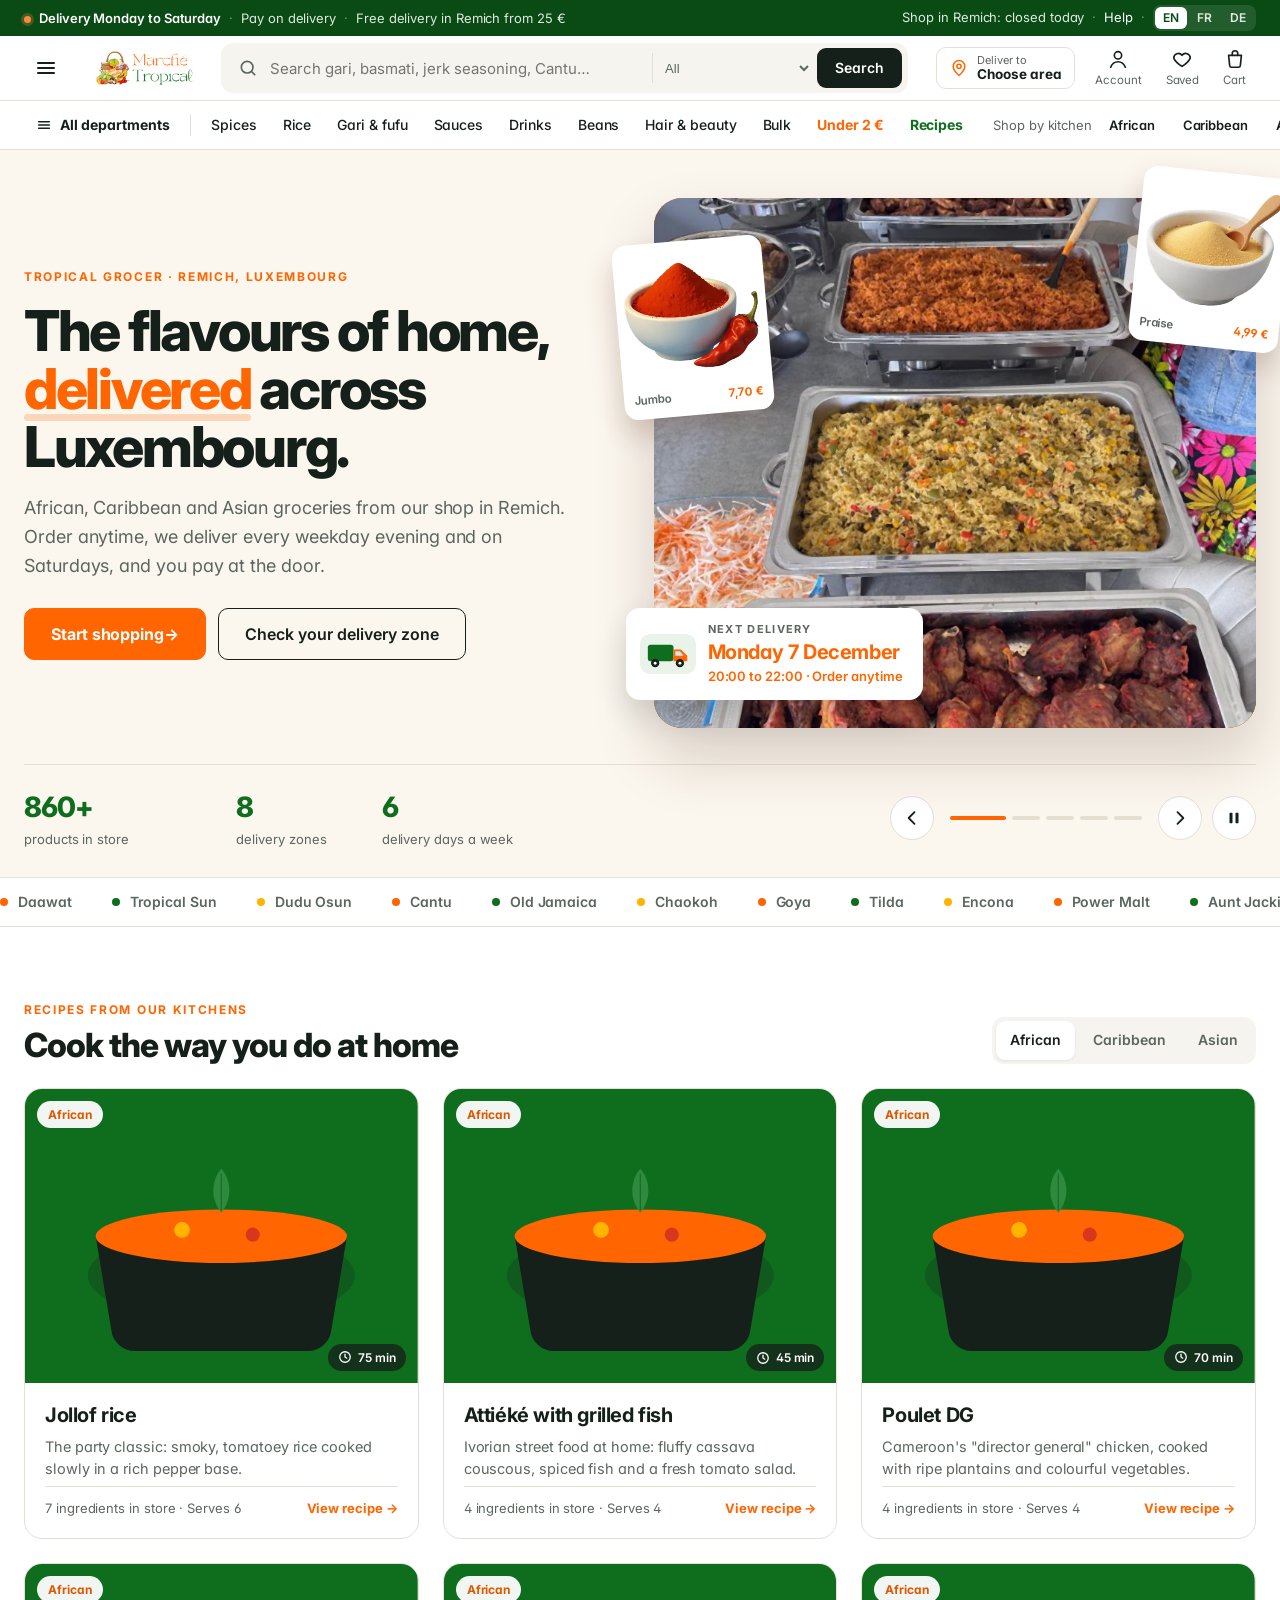
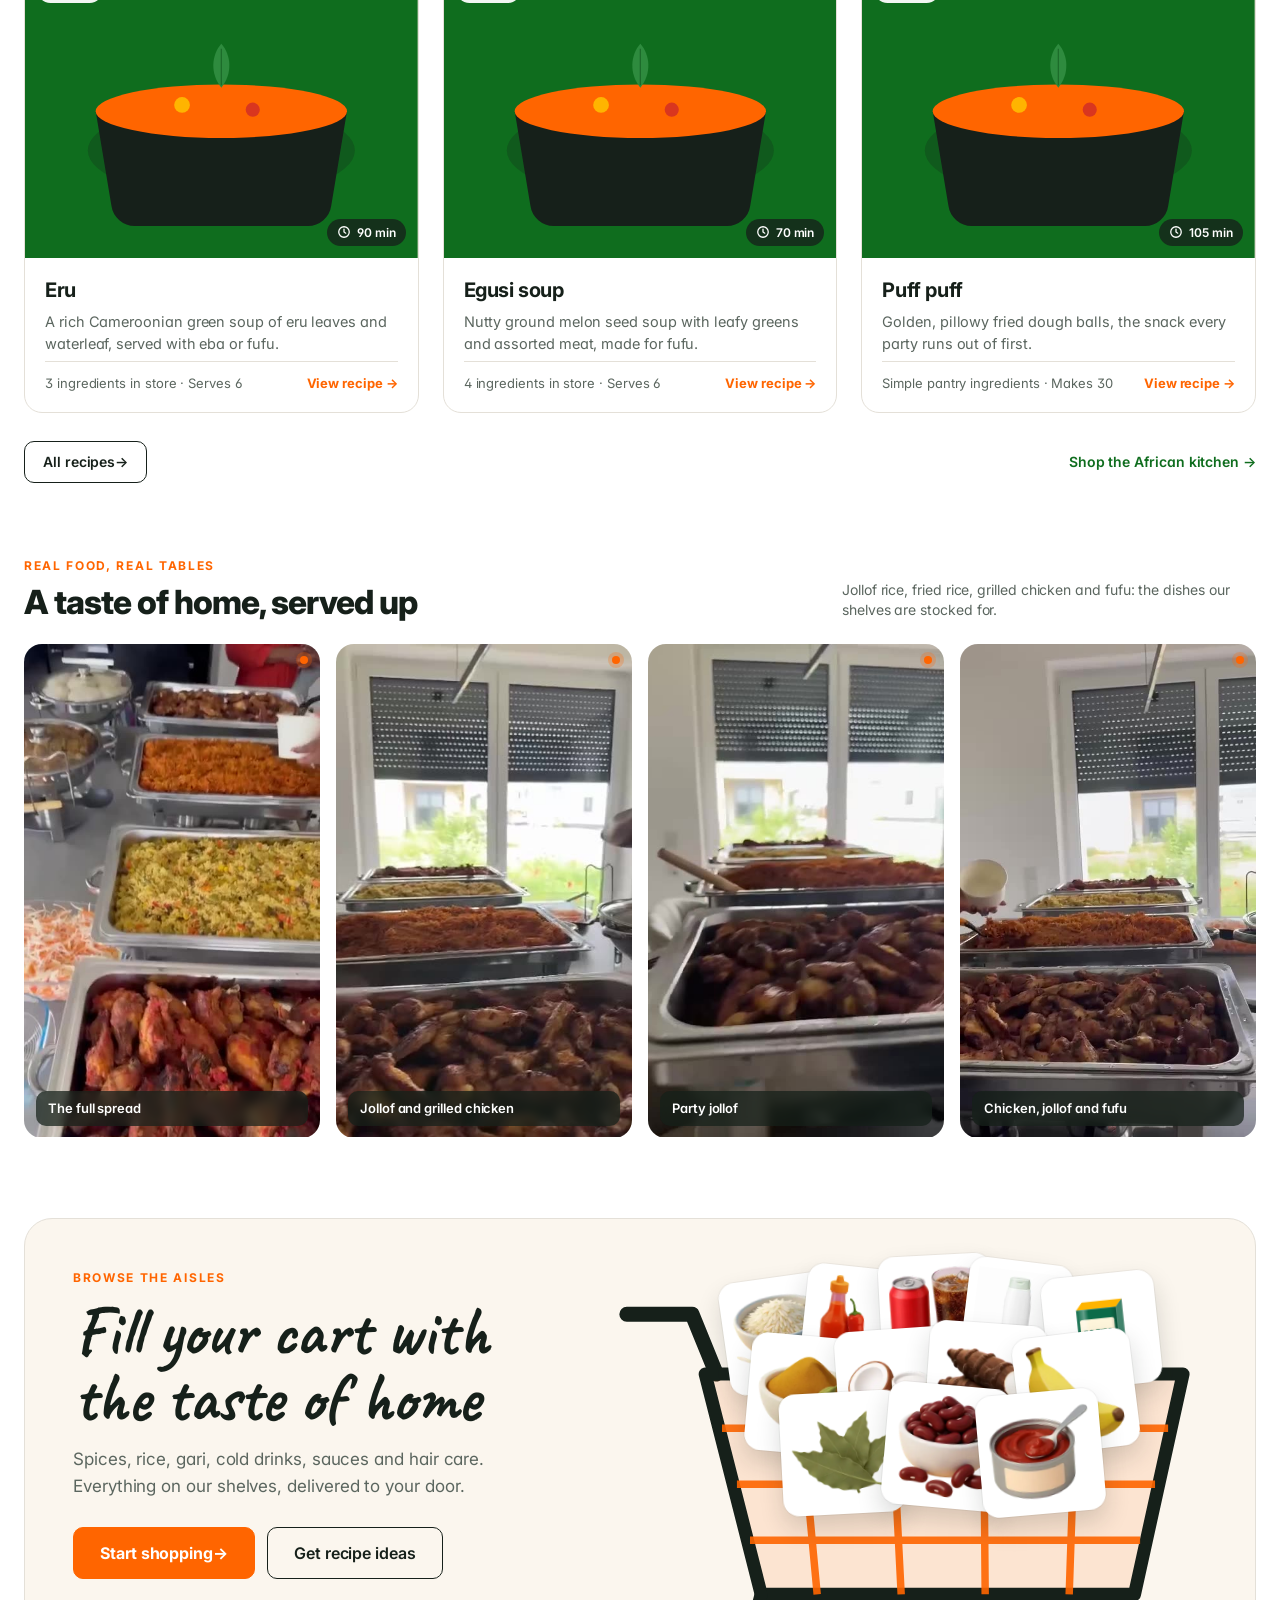
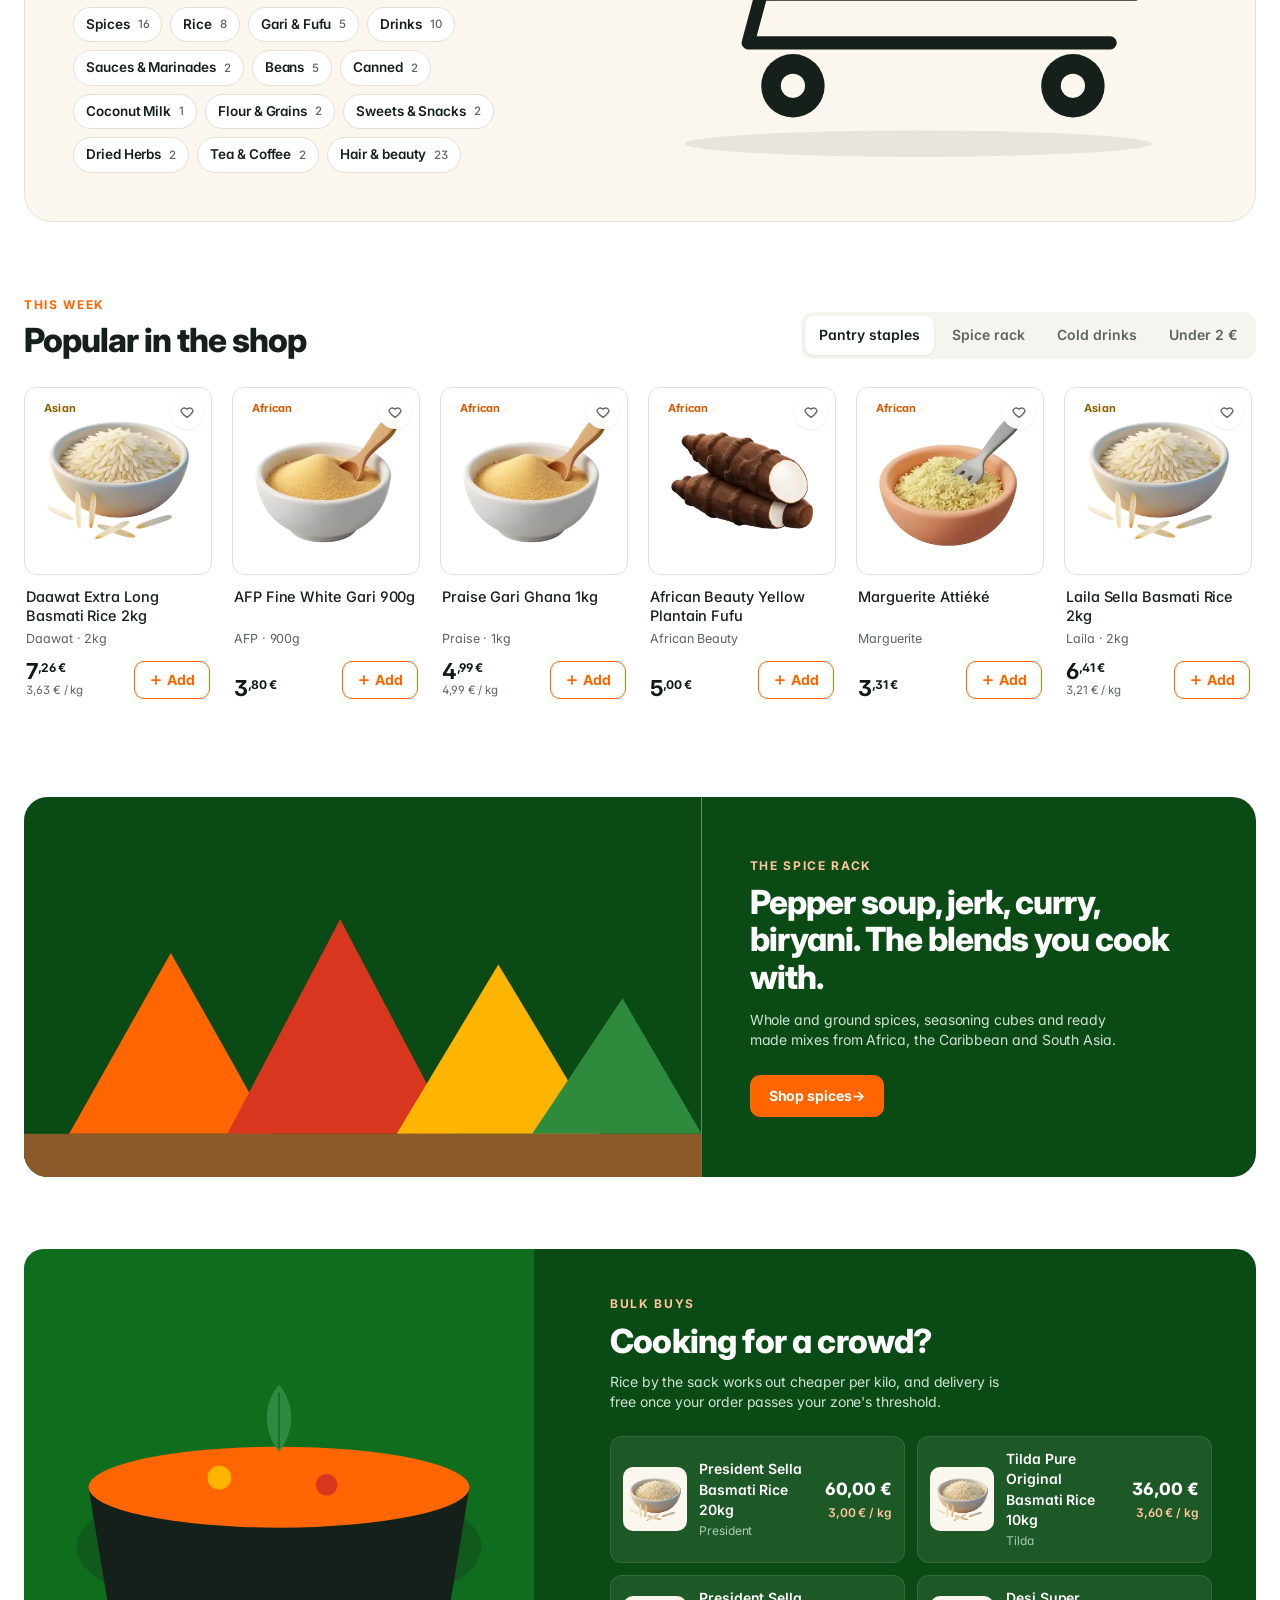
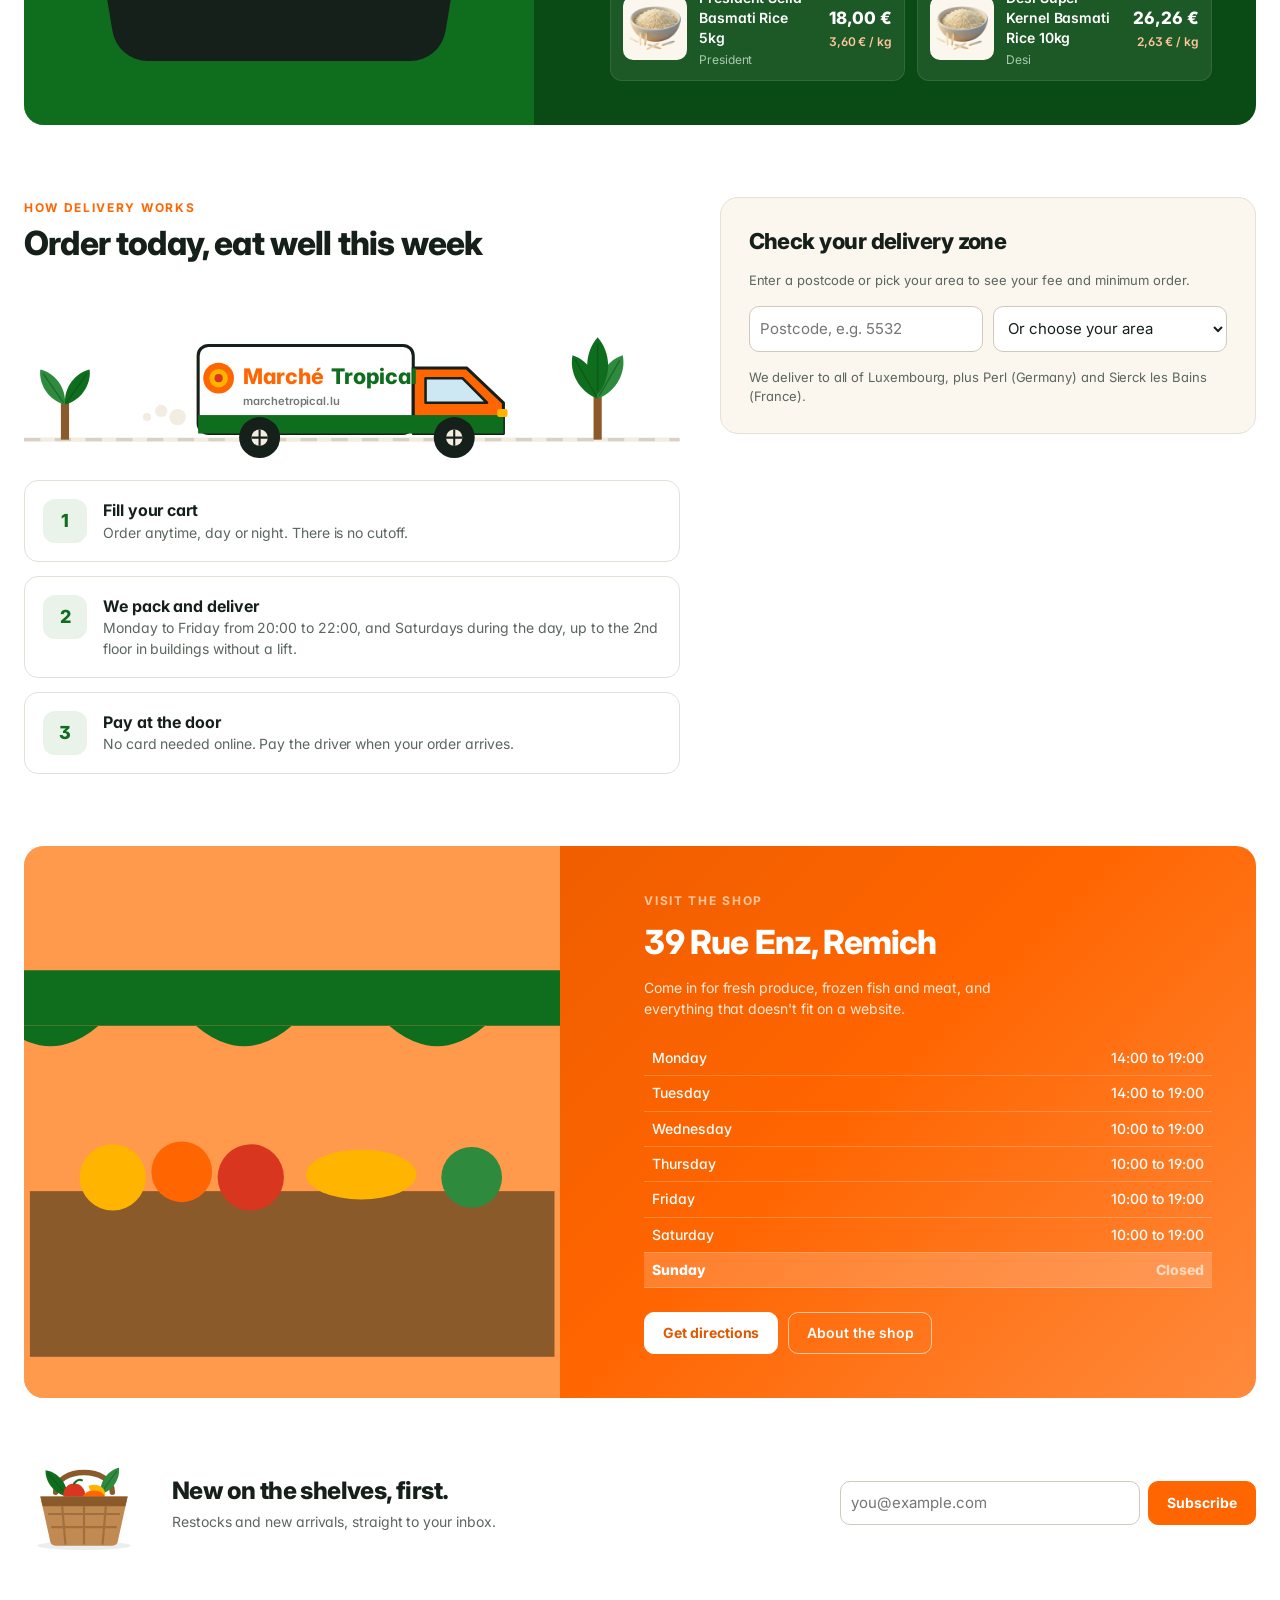
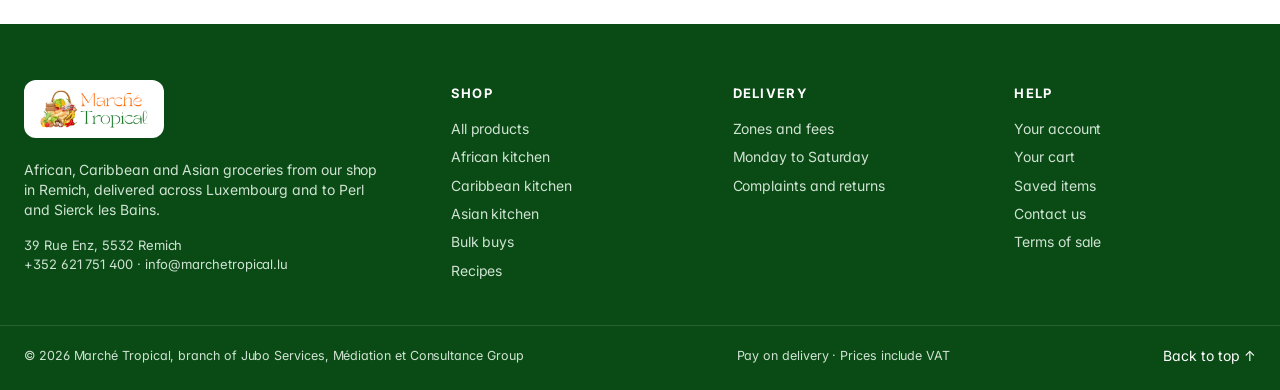
==== commit 2955e6f2: "Show the aisles as products piled in a big shopping cart Illustrated cart with twelve aisle products" ====
--- a/index.html
+++ b/index.html
@@ -6,7 +6,7 @@
 <title>Marché Tropical</title>
 <meta name="description" content="African, Caribbean and Asian groceries from Remich, delivered across Luxembourg.">
 <link rel="preconnect" href="https://fonts.googleapis.com"><link rel="preconnect" href="https://fonts.gstatic.com" crossorigin>
-<link rel="stylesheet" href="https://fonts.googleapis.com/css2?family=Inter:wght@400;500;600;700;800&display=swap">
+<link rel="stylesheet" href="https://fonts.googleapis.com/css2?family=Caveat:wght@600;700&family=Inter:wght@400;500;600;700;800&display=swap">
 <style>:root {
   color-scheme: light;
   --hd: #0A3D2C; --hd2: #0F5A3F; --bg: #E9EEEA; --card: #FFFFFF; --ink: #0F1A14; --ink2: #4A5650; --line: #D5DBD7;
@@ -1091,6 +1091,35 @@
 .slots { grid-template-columns: repeat(3, minmax(0, 1fr)); }
 @media (max-width: 900px) { .reelrow { grid-template-columns: repeat(2, minmax(0, 1fr)); } }
 @media (max-width: 760px) { .slots { grid-template-columns: repeat(2, minmax(0, 1fr)); } .reels { padding-top: 48px; } .reelrow { gap: 10px; } }
+
+/* ===== big shopping cart aisles ===== */
+.cart3 { padding-top: 80px; }
+.cart3-in { display: grid; grid-template-columns: minmax(0, .9fr) minmax(0, 1.1fr); gap: 48px; align-items: center; padding: 48px; border-radius: 28px; background: var(--cream); border: 1px solid var(--line); overflow: hidden; }
+.script { font-family: 'Caveat', 'Segoe Script', 'Brush Script MT', cursive; font-weight: 700; font-size: clamp(46px, 5.4vw, 78px); line-height: .95; letter-spacing: -0.01em; margin: 12px 0 16px; color: var(--ink); text-wrap: balance; }
+.c3copy p { margin: 0 0 26px; font-size: 17px; line-height: 1.6; color: var(--ink2); max-width: 44ch; }
+.aislechips { list-style: none; margin: 28px 0 0; padding: 0; display: flex; flex-wrap: wrap; gap: 8px; }
+.aislechips a { display: inline-flex; align-items: center; gap: 8px; padding: 7px 12px; border-radius: 999px; background: #fff; border: 1px solid var(--line); color: var(--ink) !important; font-size: 13.5px; font-weight: 600; text-decoration: none !important; transition: border-color .15s, background .15s; }
+.aislechips a:hover { border-color: var(--or); background: var(--orT); }
+.aislechips small { font-size: 11.5px; color: var(--ink2); font-weight: 500; }
+.bigcart { position: relative; aspect-ratio: 640 / 520; width: 100%; }
+.bc-svg { position: absolute; inset: 0; width: 100%; height: 100%; z-index: 1; pointer-events: none; }
+.bc-items { position: absolute; left: 16%; right: 5%; top: -2%; height: 64%; z-index: 2; }
+.bc-it { position: absolute; display: block; aspect-ratio: 1 / 1; rotate: var(--r); transition: transform .25s cubic-bezier(.2,.7,.2,1), z-index 0s; text-decoration: none !important; }
+.bc-img { display: flex; width: 100%; height: 100%; align-items: center; justify-content: center; filter: drop-shadow(0 10px 12px rgba(22,32,26,.22)); }
+.bc-img img, .bc-img svg { width: 100%; height: 100%; object-fit: contain; mix-blend-mode: multiply; }
+.bc-it:hover, .bc-it:focus-visible { transform: translateY(-14px) scale(1.1); z-index: 5; }
+.bc-tag { position: absolute; left: 50%; bottom: 100%; translate: -50% 0; padding: 5px 10px; border-radius: 8px; background: var(--ink); color: #fff; font-size: 12px; font-weight: 700; white-space: nowrap; opacity: 0; pointer-events: none; transition: opacity .15s; rotate: calc(var(--r) * -1); }
+.bc-it:hover .bc-tag, .bc-it:focus-visible .bc-tag { opacity: 1; }
+.bigcart .bc-it { opacity: 0; transform: translateY(-120px); }
+.bigcart.in .bc-it { animation: dropIn .7s cubic-bezier(.3,1.4,.5,1) forwards; animation-delay: calc(.25s + var(--i) * .07s); }
+.bigcart.in .bc-it:hover { transform: translateY(-14px) scale(1.1); }
+.bigcart.in .bc-w { animation: spin 1.4s linear 2; transform-box: fill-box; transform-origin: center; }
+@keyframes dropIn { 0% { opacity: 0; transform: translateY(-120px); } 70% { opacity: 1; } 100% { opacity: 1; transform: none; } }
+@media (prefers-reduced-motion: reduce) { .bigcart .bc-it { opacity: 1; transform: none; } }
+@media (max-width: 1000px) { .cart3-in { grid-template-columns: minmax(0, 1fr); padding: 32px; gap: 24px; } .bigcart { max-width: 620px; justify-self: center; } }
+@media (max-width: 640px) { .cart3 { padding-top: 48px; } .cart3-in { padding: 22px 18px; border-radius: 20px; } .bc-tag { display: none; } .aislechips a { font-size: 12.5px; padding: 6px 10px; } }
+.bc-img { background: #fff; border-radius: 16px; padding: 9%; box-shadow: 0 12px 24px rgba(22,32,26,.16), 0 0 0 1px rgba(22,32,26,.05); filter: none; }
+.bc-img img, .bc-img svg { mix-blend-mode: normal; }
 </style>
 </head>
 <body>
@@ -1193,9 +1222,29 @@
 <div class="reelrow"><figure class="reel rv" style="--d:0.00s"><video muted loop playsinline preload="metadata" poster="media/buffet-1.jpg" aria-label="The full spread"><source src="media/buffet-1.mp4" type="video/mp4"></video><figcaption>The full spread</figcaption></figure><figure class="reel rv" style="--d:0.08s"><video muted loop playsinline preload="metadata" poster="media/buffet-2.jpg" aria-label="Jollof and grilled chicken"><source src="media/buffet-2.mp4" type="video/mp4"></video><figcaption>Jollof and grilled chicken</figcaption></figure><figure class="reel rv" style="--d:0.16s"><video muted loop playsinline preload="metadata" poster="media/buffet-3.jpg" aria-label="Party jollof"><source src="media/buffet-3.mp4" type="video/mp4"></video><figcaption>Party jollof</figcaption></figure><figure class="reel rv" style="--d:0.24s"><video muted loop playsinline preload="metadata" poster="media/buffet-4.jpg" aria-label="Chicken, jollof and fufu"><source src="media/buffet-4.mp4" type="video/mp4"></video><figcaption>Chicken, jollof and fufu</figcaption></figure></div>
 </section>
 
-<section class="wrap aisles3" aria-label="Aisles">
-<div class="sec-h rv"><div><span class="eyebrow">Browse the aisles</span><h2>Everything on our shelves</h2></div><a class="more-l" href="#shop" data-cat="">View all products <span aria-hidden="true">→</span></a></div>
-<div class="aislerow" id="aislerow"></div>
+<section class="wrap cart3" aria-label="Aisles">
+<div class="cart3-in">
+<div class="c3copy rv">
+<span class="eyebrow">Browse the aisles</span>
+<h2 class="script">Fill your cart with the taste of home</h2>
+<p>Spices, rice, gari, cold drinks, sauces and hair care. Everything on our shelves, delivered to your door.</p>
+<div class="h3cta"><a class="btn y lg" href="#shop" data-cat="">Start shopping <span class="arr" aria-hidden="true">→</span></a><a class="btn ghost lg" href="#recipes">Get recipe ideas</a></div>
+<ul class="aislechips" id="aisleChips"></ul>
+</div>
+<div class="bigcart rv-zoom" id="bigCart">
+<div class="bc-items" id="cartItems"></div>
+<svg class="bc-svg" viewBox="0 0 640 520" aria-hidden="true">
+<ellipse cx="330" cy="500" rx="250" ry="14" fill="#16201A" opacity=".08"/>
+<path d="M18 40h70l26 64" fill="none" stroke="#16201A" stroke-width="16" stroke-linecap="round" stroke-linejoin="round"/>
+<path d="M102 104h512l-52 236H162z" fill="#FF6500" opacity=".12"/>
+<path d="M102 104h512l-52 236H162z" fill="none" stroke="#16201A" stroke-width="14" stroke-linejoin="round"/>
+<g stroke="#FF6500" stroke-width="8" opacity=".9"><path d="M120 162h478M136 222h448M150 282h418"/><path d="M200 104l22 236M300 104l12 236M400 104l2 236M500 104l-8 236"/></g>
+<path d="M162 340l-14 52h388" fill="none" stroke="#16201A" stroke-width="14" stroke-linecap="round" stroke-linejoin="round"/>
+<g class="bc-w"><circle cx="196" cy="438" r="34" fill="#16201A"/><circle cx="196" cy="438" r="13" fill="#FBF6EE"/></g>
+<g class="bc-w"><circle cx="496" cy="438" r="34" fill="#16201A"/><circle cx="496" cy="438" r="13" fill="#FBF6EE"/></g>
+</svg>
+</div>
+</div>
 </section>
 
 <section class="wrap picks" aria-label="Popular products">
@@ -1859,6 +1908,9 @@
 "Jollof rice, fried rice, grilled chicken and fufu: the dishes our shelves are stocked for.": ["Riz jollof, riz frit, poulet grillé et fufu : les plats pour lesquels nos rayons sont remplis.", "Jollof Reis, gebratener Reis, gegrilltes Hähnchen und Fufu: die Gerichte, für die unsere Regale gefüllt sind."],
 "The full spread": ["Le buffet complet", "Das ganze Buffet"], "Jollof and grilled chicken": ["Jollof et poulet grillé", "Jollof und gegrilltes Hähnchen"], "Party jollof": ["Jollof de fête", "Party Jollof"], "Chicken, jollof and fufu": ["Poulet, jollof et fufu", "Hähnchen, Jollof und Fufu"],
 "A buffet of jollof rice, fried rice, grilled chicken and fufu": ["Un buffet de riz jollof, riz frit, poulet grillé et fufu", "Ein Buffet mit Jollof Reis, gebratenem Reis, gegrilltem Hähnchen und Fufu"],
+"Fill your cart with the taste of home": ["Remplissez votre panier du goût de chez vous", "Füllen Sie Ihren Warenkorb mit dem Geschmack von Zuhause"],
+"Spices, rice, gari, cold drinks, sauces and hair care. Everything on our shelves, delivered to your door.": ["Épices, riz, gari, boissons fraîches, sauces et soins capillaires. Tout ce qu'il y a dans nos rayons, livré chez vous.", "Gewürze, Reis, Gari, kalte Getränke, Saucen und Haarpflege. Alles aus unseren Regalen, bis an Ihre Tür geliefert."],
+"Get recipe ideas": ["Idées de recettes", "Rezeptideen"],
 "Recipes from our kitchens": ["Recettes de nos cuisines", "Rezepte aus unseren Küchen"],
 "Recipes": ["Recettes", "Rezepte"], "All recipes": ["Toutes les recettes", "Alle Rezepte"], "View recipe": ["Voir la recette", "Zum Rezept"],
 "Ingredients": ["Ingrédients", "Zutaten"], "From our shelves": ["Dans nos rayons", "Aus unseren Regalen"], "You'll also need": ["Il vous faudra aussi", "Außerdem brauchen Sie"],
@@ -2248,7 +2300,13 @@
   drawRecipesHome();
   const AI = [['Spices & Seasoning', 4], ['Rice, Pasta & Noodles', 9], ['Gari & Fufu', 72], ['Drinks', 14], ['Sauces & Marinades', 5], ['Beans', 74], ['Canned', 30], ['Coconut Milk', 24], ['Flour & Grains', 67], ['Sweets & Snacks', 25], ['Dried Herbs', 0], ['Tea & Coffee', 17], ['Hair, Beauty & Health', 43]];
   const cc = {}; P.forEach(p => cc[p.cat] = (cc[p.cat] || 0) + 1);
-  $('#aislerow').innerHTML = AI.slice(0, 7).concat(AI.slice(7, 14)).map(([c, i]) => `<a class="aisle3" href="#shop" data-cat="${esc(c)}"><span class="c">${pic(P[i])}</span>${esc(c.replace(', Pasta & Noodles', '').replace(' & Seasoning', '').replace(', Beauty & Health', ' & beauty'))}<small>${T(cc[c] === 1 ? 'nItem' : 'nItems', { n: cc[c] })}</small></a>`).join('');
+  /* products piled into the big cart: back row first, front row last */
+  const slots = [[4, 3, 24, -8], [21, 0, 22, 6], [37, -4, 24, -3], [55, -2, 22, 7], [72, 2, 24, -6],
+                 [9, 22, 25, 5], [28, 20, 24, -4], [47, 18, 25, 4], [66, 21, 25, -7],
+                 [16, 40, 26, -3], [38, 38, 26, 5], [58, 40, 26, -5]];
+  const order = [1, 4, 3, 12, 11, 0, 7, 2, 9, 10, 5, 6];
+  $('#cartItems').innerHTML = order.slice(0, slots.length).map((k, n) => { const [c, id] = AI[k], [l, t, w, r] = slots[n]; const lbl = c.replace(', Pasta & Noodles', '').replace(' & Seasoning', '').replace(', Beauty & Health', ' & beauty'); return `<a class="bc-it" href="#shop" data-cat="${esc(c)}" style="left:${l}%;top:${t}%;width:${w}%;--r:${r}deg;--i:${n}" aria-label="${esc(lbl)}"><span class="bc-img">${pic(P[id], true)}</span><span class="bc-tag">${esc(lbl)}</span></a>`; }).join('');
+  $('#aisleChips').innerHTML = AI.map(([c]) => { const lbl = c.replace(', Pasta & Noodles', '').replace(' & Seasoning', '').replace(', Beauty & Health', ' & beauty'); return `<li><a href="#shop" data-cat="${esc(c)}">${esc(lbl)}<small>${cc[c]}</small></a></li>`; }).join('');
   drawPicks('staples');
   $('#bulkList').innerHTML = P.filter(isBulk).map(p => `<a class="bk" href="#product" data-pid="${p.id}"><span class="im">${pic(p)}</span><span><b>${esc(p.name)}</b><small>${esc(p.brand)}</small></span><span class="p">${eur(p.price)}<small>${eur(p.price / kg(p))} / kg</small></span></a>`).join('');
   $('#zcArea').innerHTML = '<option value="">Or choose your area</option>' + AREAS.map(([n, z]) => `<option value="${esc(n)}|${z}">${esc(n)}</option>`).join('');
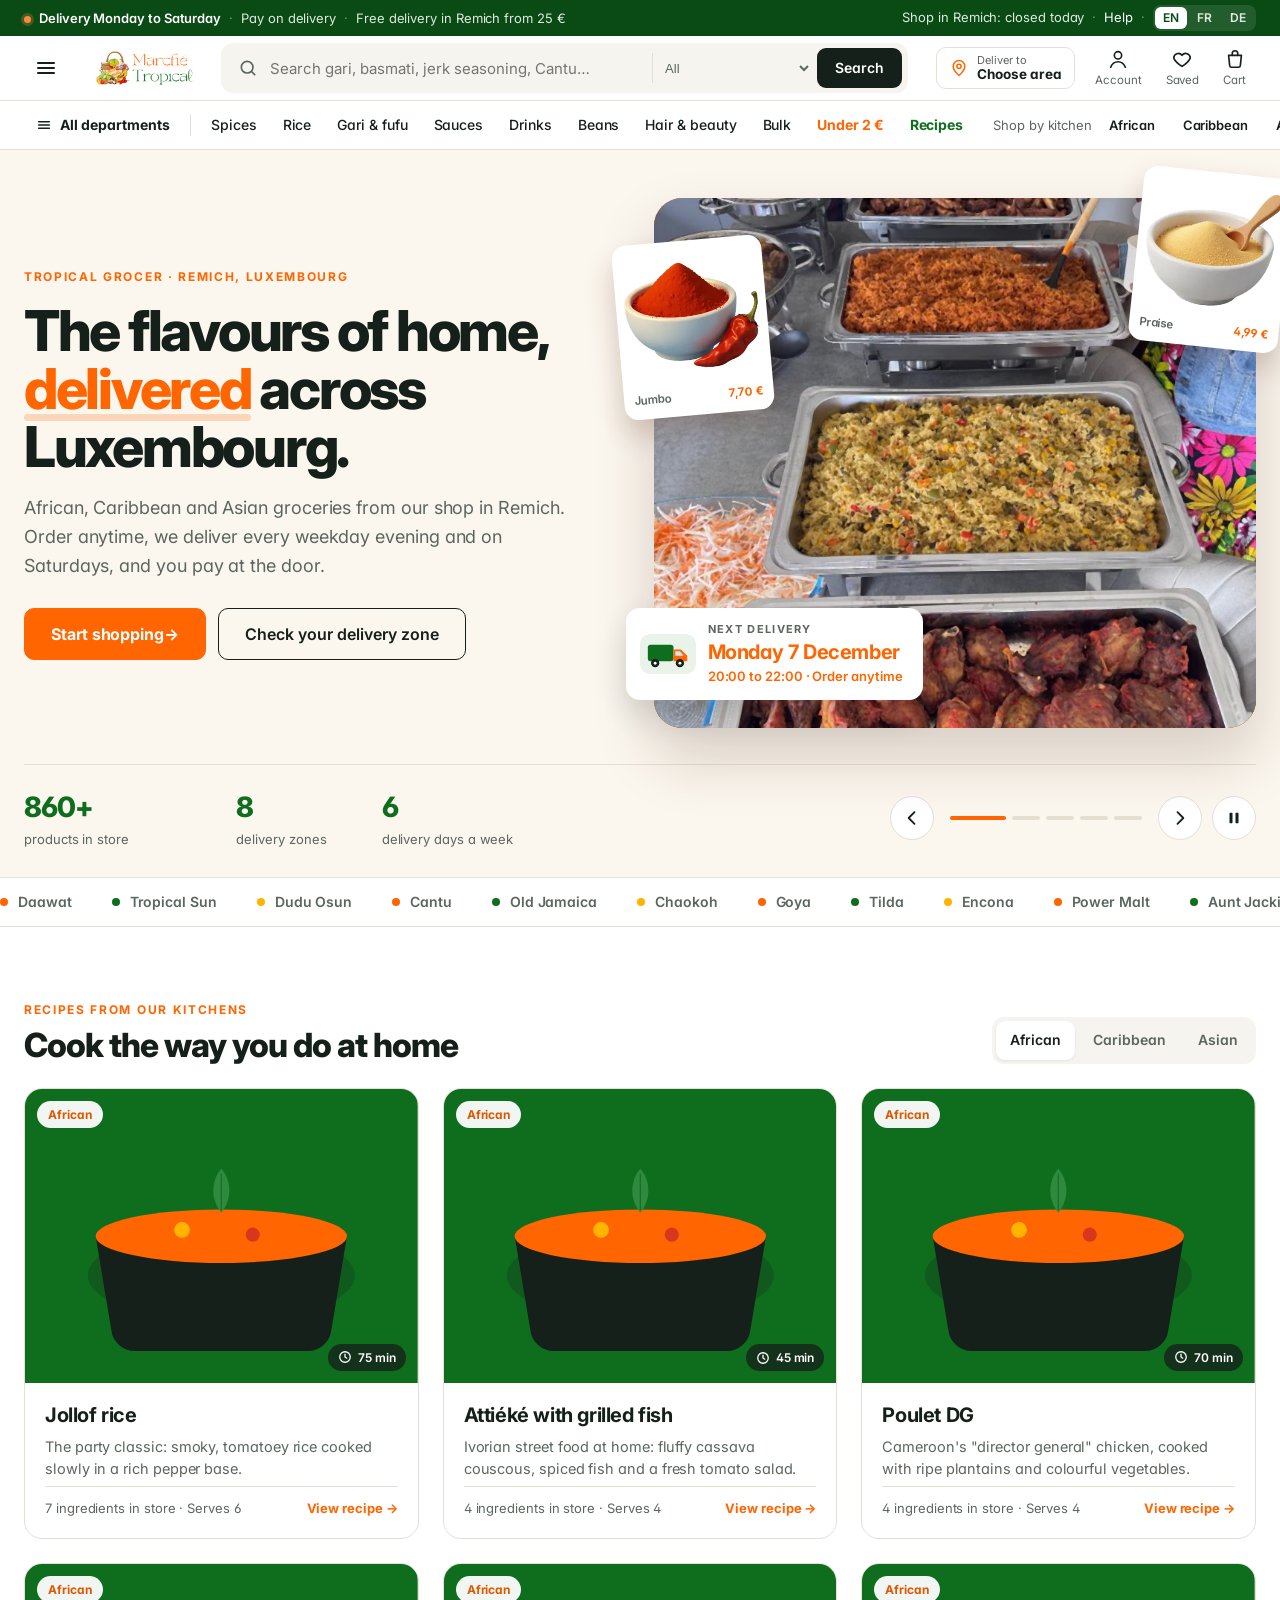
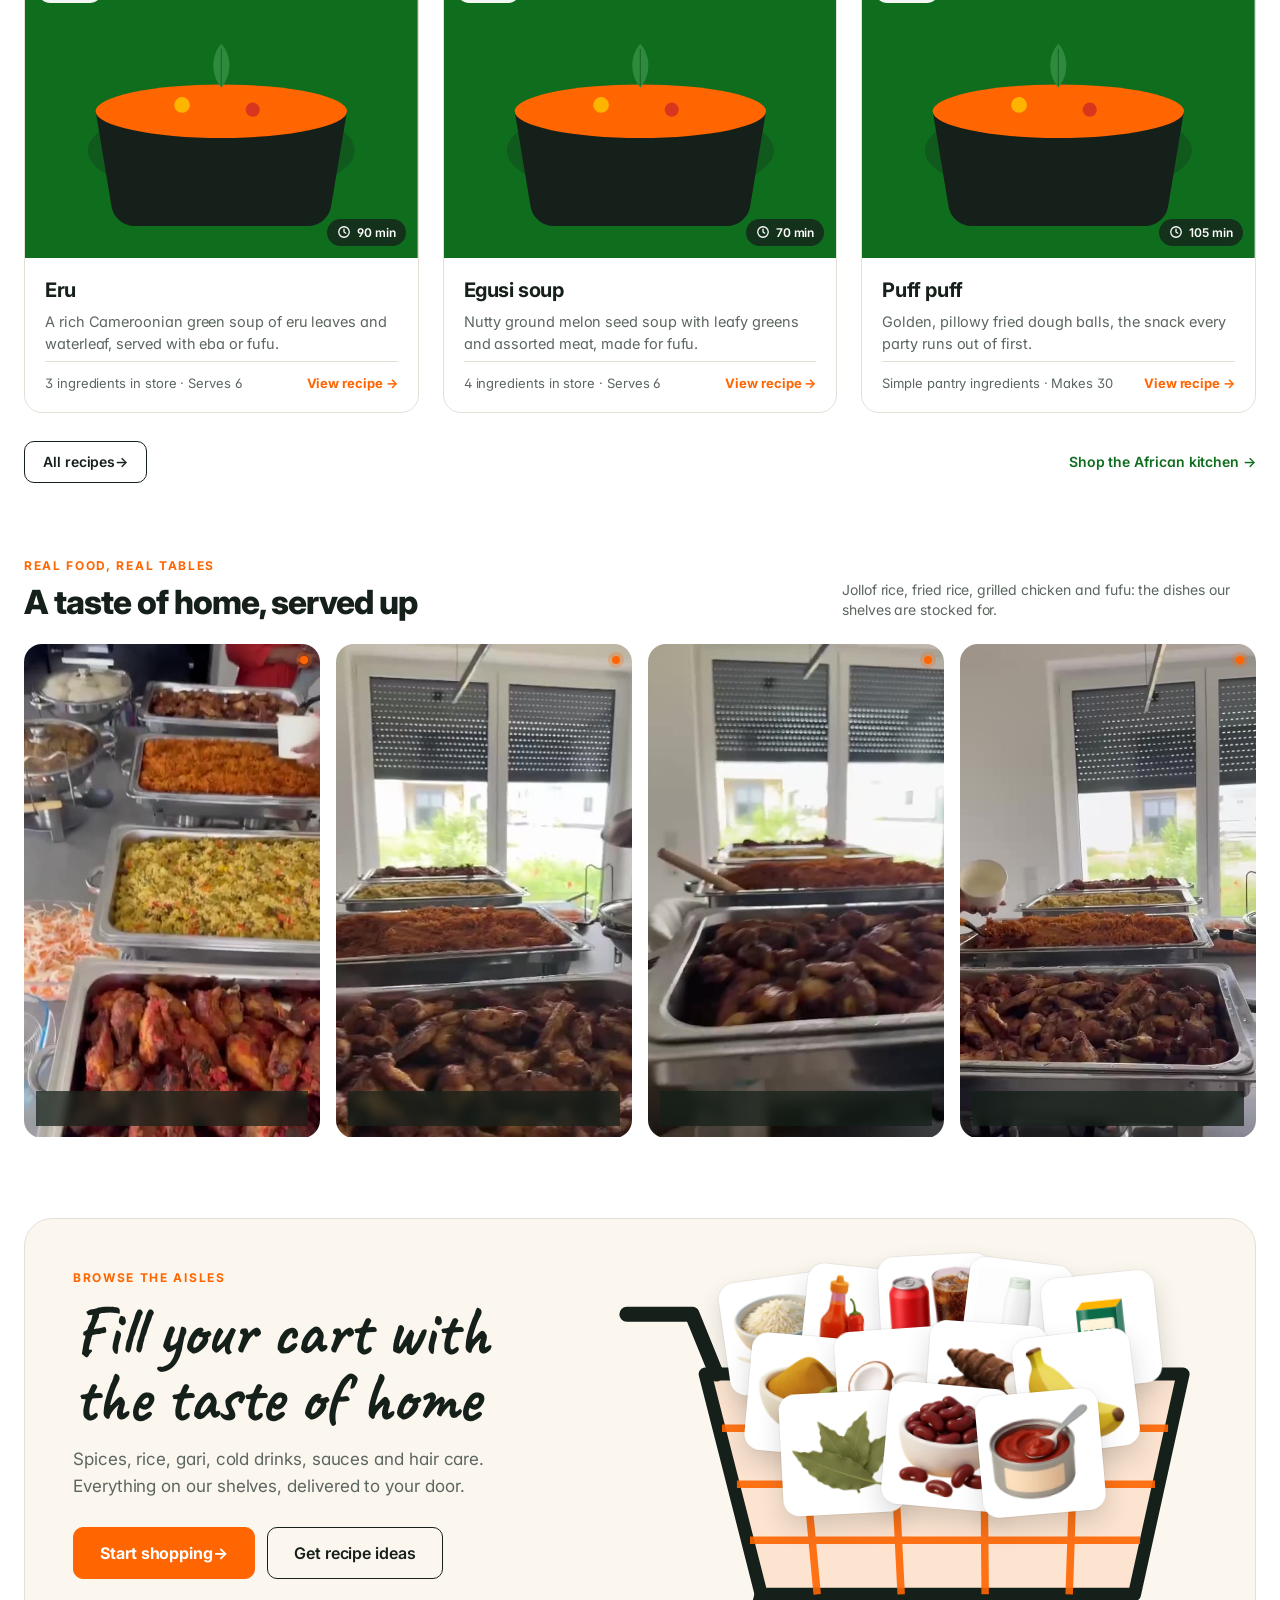
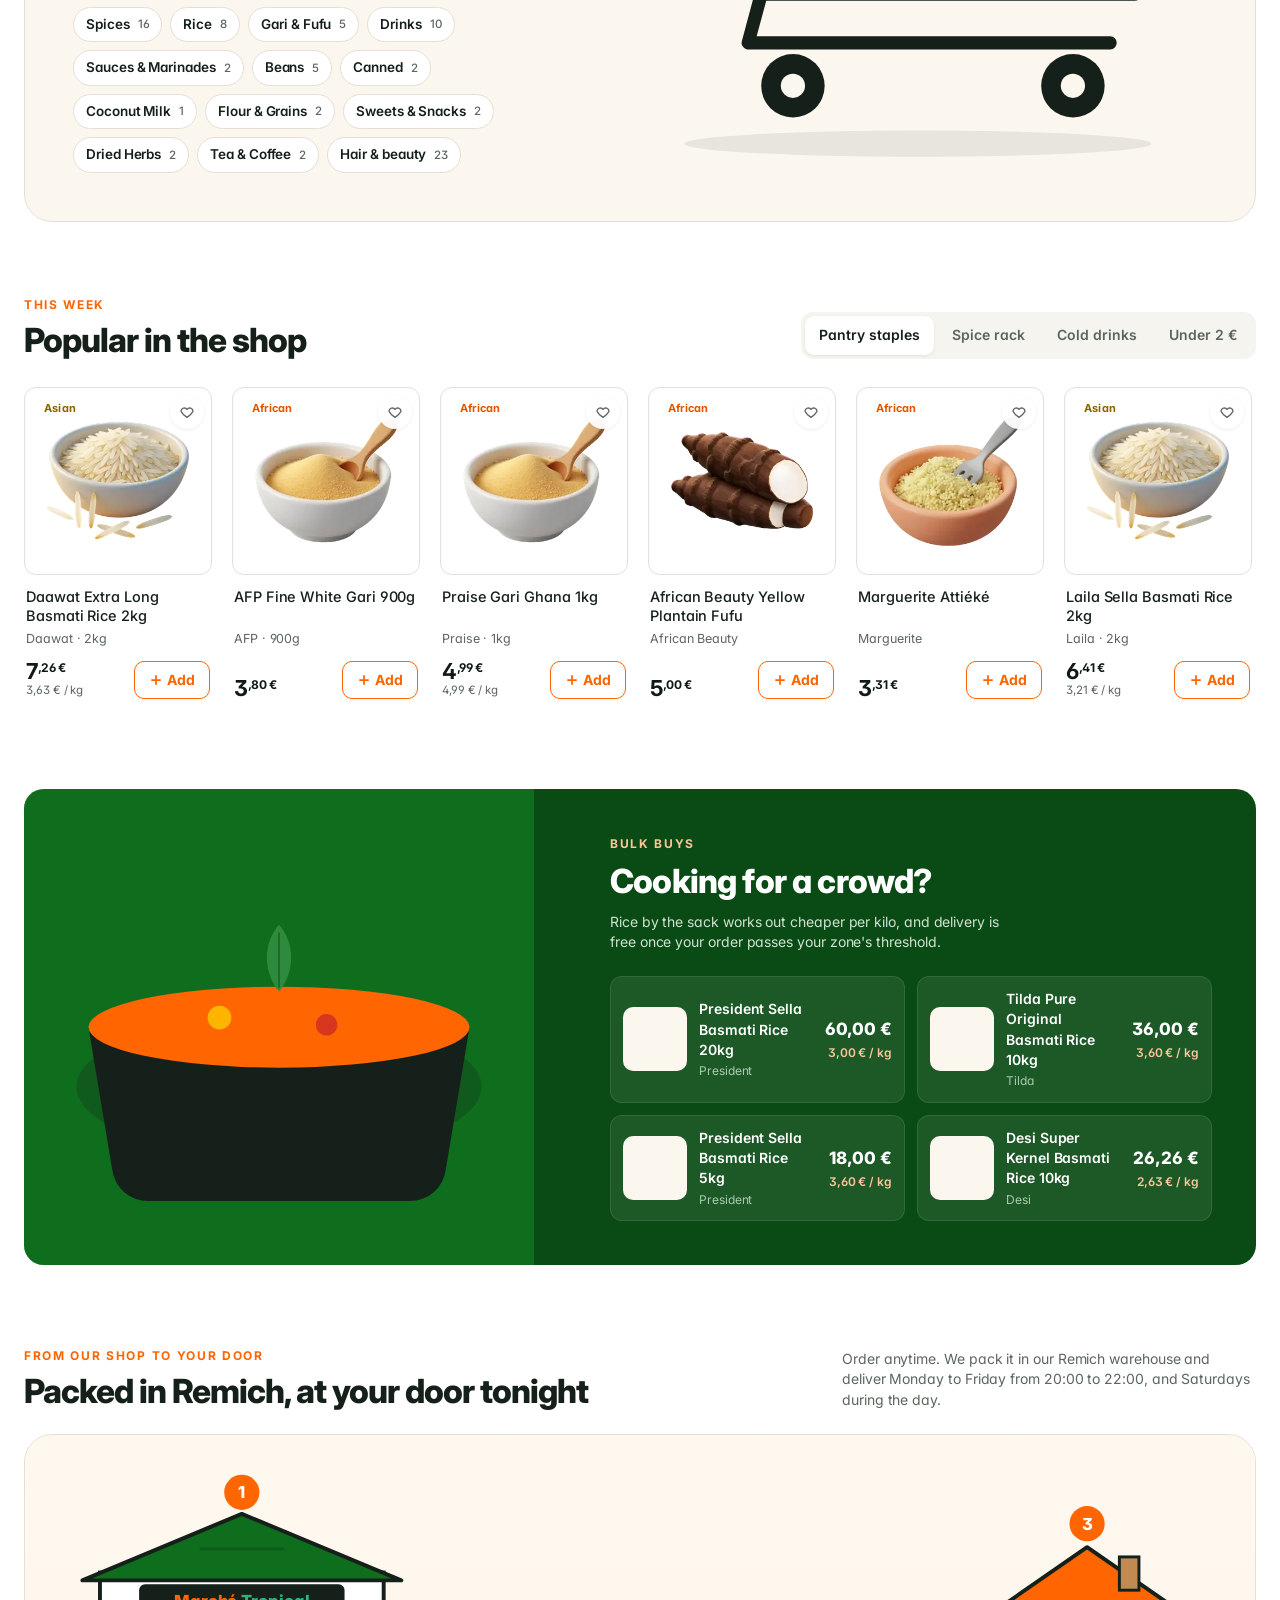
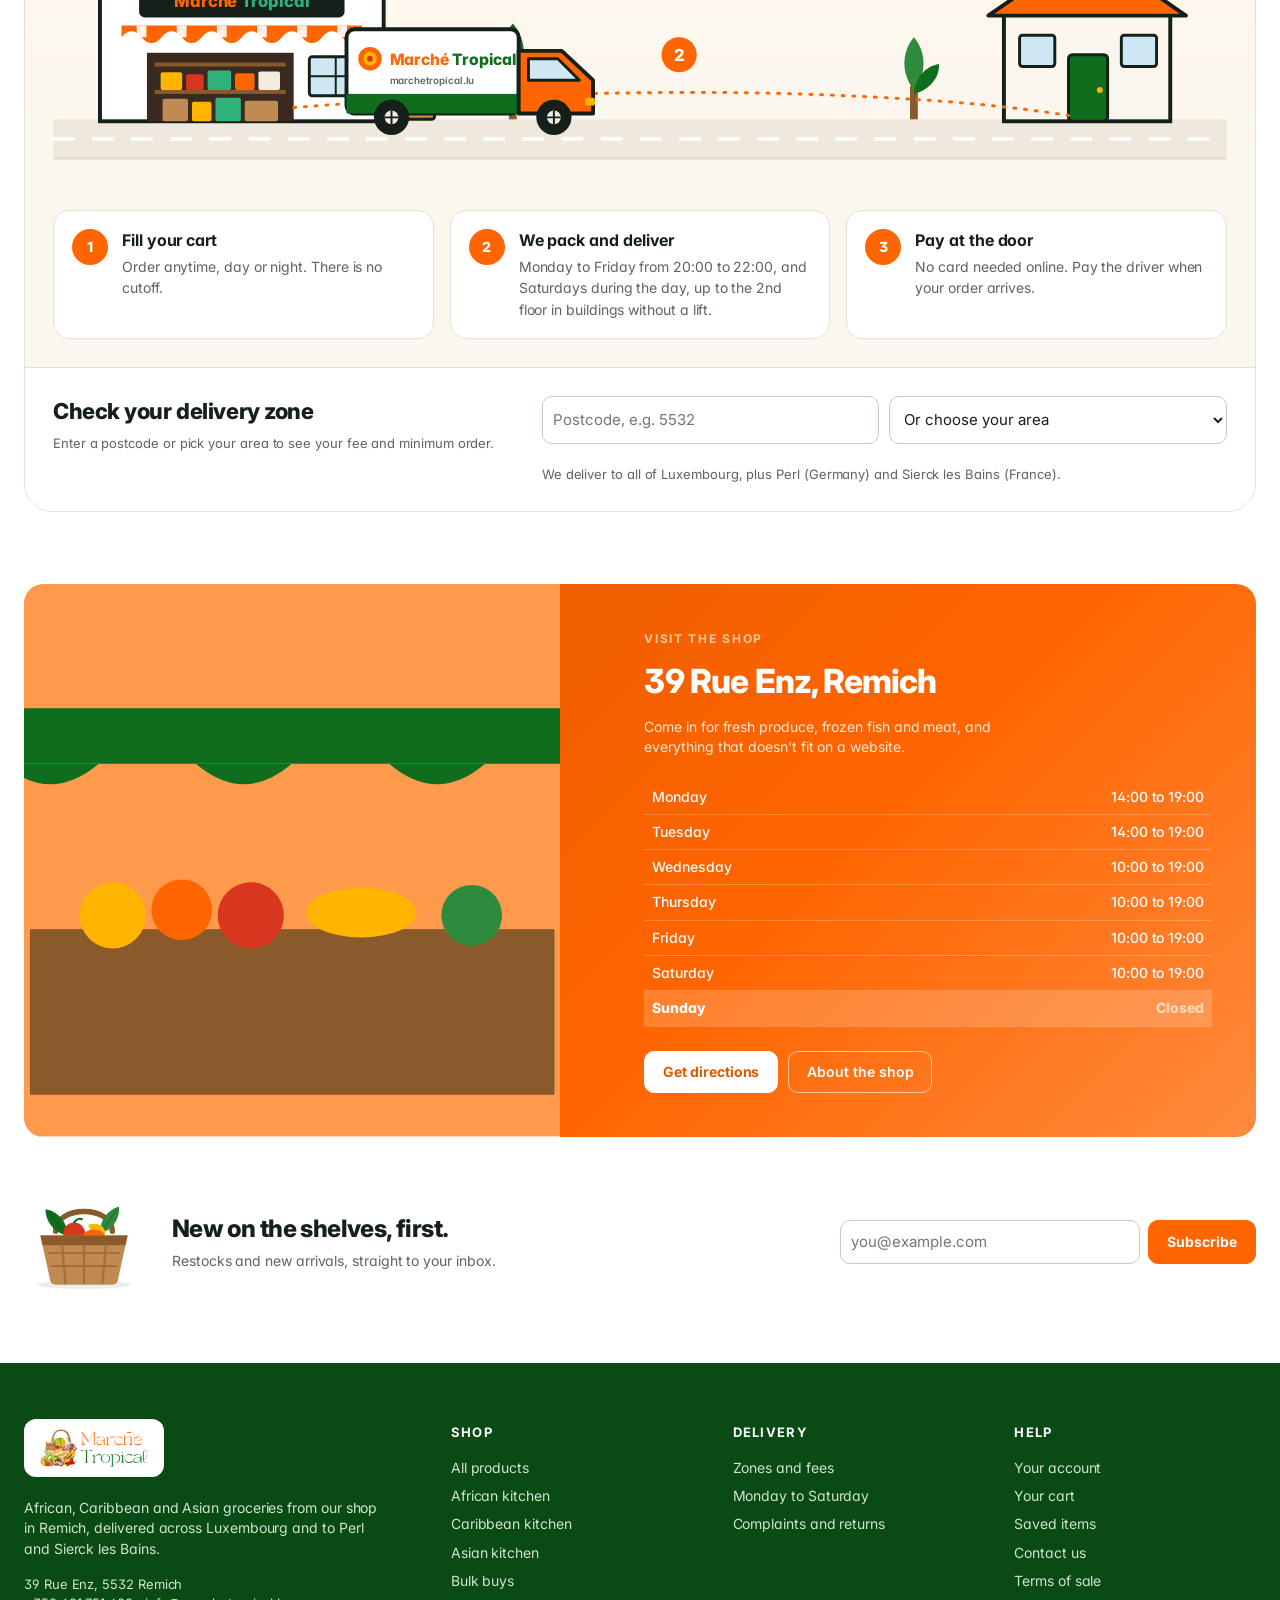
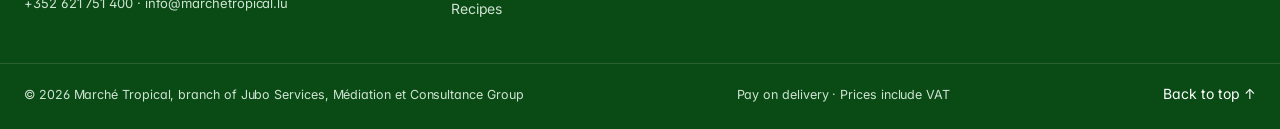
==== commit 1e4a0660: "Combine delivery into a warehouse and truck scene; story flow without chapter tags Co-Authored-By: C" ====
--- a/index.html
+++ b/index.html
@@ -1120,6 +1120,34 @@
 @media (max-width: 640px) { .cart3 { padding-top: 48px; } .cart3-in { padding: 22px 18px; border-radius: 20px; } .bc-tag { display: none; } .aislechips a { font-size: 12.5px; padding: 6px 10px; } }
 .bc-img { background: #fff; border-radius: 16px; padding: 9%; box-shadow: 0 12px 24px rgba(22,32,26,.16), 0 0 0 1px rgba(22,32,26,.05); filter: none; }
 .bc-img img, .bc-img svg { mix-blend-mode: normal; }
+
+/* ===== delivery: warehouse to door ===== */
+.deliv4 { padding-top: 80px; scroll-margin-top: 150px; }
+.d4card { border: 1px solid var(--line); border-radius: 28px; background: var(--cream); overflow: hidden; }
+.d4scene { padding: 28px 28px 0; background: linear-gradient(180deg, #FFF8EE 0%, var(--cream) 100%); }
+.dscene { display: block; width: 100%; height: auto; }
+.dtruck { animation: truckRun 9s cubic-bezier(.45,0,.35,1) infinite; }
+.dwheel { animation: spin .9s linear infinite; transform-box: fill-box; transform-origin: center; }
+.droad { animation: road 1.2s linear infinite; }
+.dpin { animation: pinPulse 2.4s ease-in-out infinite; transform-box: fill-box; transform-origin: center; }
+g:nth-of-type(2) > .dpin { animation-delay: .8s; } g:nth-of-type(3) > .dpin { animation-delay: 1.6s; }
+.dparcel { opacity: 0; animation: parcel 9s ease infinite; }
+@keyframes truckRun { 0%, 8% { transform: translateX(0); } 52%, 66% { transform: translateX(480px); } 90% { transform: translateX(980px); opacity: 1; } 91% { opacity: 0; transform: translateX(980px); } 92% { opacity: 0; transform: translateX(-320px); } 100% { opacity: 1; transform: translateX(0); } }
+@keyframes parcel { 0%, 58% { opacity: 0; } 64%, 96% { opacity: 1; } 100% { opacity: 0; } }
+@keyframes pinPulse { 0%, 100% { transform: scale(1); } 50% { transform: scale(1.12); } }
+.d4steps { list-style: none; margin: 0; padding: 24px 28px 28px; display: grid; grid-template-columns: repeat(3, minmax(0, 1fr)); gap: 16px; border-bottom: 1px solid var(--line); }
+.d4steps li { display: flex; gap: 14px; align-items: flex-start; padding: 18px; border-radius: 16px; background: #fff; border: 1px solid var(--line); }
+.d4steps .n { flex: none; width: 36px; height: 36px; border-radius: 50%; background: var(--or); color: #fff; font-weight: 800; display: flex; align-items: center; justify-content: center; }
+.d4steps b { display: block; font-size: 16px; margin-bottom: 4px; } .d4steps span:not(.n) { color: var(--ink2); font-size: 14px; line-height: 1.5; }
+.d4zone { display: grid; grid-template-columns: minmax(0, .8fr) minmax(0, 1.2fr); gap: 12px 32px; padding: 28px; align-items: start; background: #fff; }
+.d4z-h h3 { margin: 0 0 6px; font-size: 22px; font-weight: 800; letter-spacing: -0.02em; }
+.d4z-h p { margin: 0; }
+.d4zone .zc-row { margin: 0; grid-column: 2; }
+.d4zone .zc-out { grid-column: 2; grid-template-columns: repeat(4, minmax(0, 1fr)); }
+.d4zone .input { border-radius: 10px; border: 1px solid #CFC9BE; min-height: 48px; box-shadow: none; }
+@media (prefers-reduced-motion: reduce) { .dparcel { opacity: 1; } }
+@media (max-width: 1000px) { .d4steps { grid-template-columns: minmax(0, 1fr); } .d4zone { grid-template-columns: minmax(0, 1fr); } .d4zone .zc-row, .d4zone .zc-out { grid-column: 1; } .d4zone .zc-out { grid-template-columns: repeat(2, minmax(0, 1fr)); } }
+@media (max-width: 640px) { .deliv4 { padding-top: 48px; } .d4scene { padding: 14px 10px 0; } .d4steps, .d4zone { padding: 18px; } .d4zone .zc-out { grid-template-columns: minmax(0, 1fr); } }
 </style>
 </head>
 <body>
@@ -1253,28 +1281,77 @@
 <div class="prow" id="pickRow" role="tabpanel"></div>
 </section>
 
-<section class="wrap spiceband rv"><div class="sp-in">
-<figure class="ph ph-spice"><img class="photo" loading="lazy" src="https://images.unsplash.com/photo-1769628702933-39ba968cb198?w=1200&amp;q=70&amp;auto=format&amp;fit=crop" alt="Piles of colourful ground spices at a market" onerror="this.parentNode.classList.add('off')"><span class="ph-fb" data-illus="spices" aria-hidden="true"></span></figure>
-<div class="sp-copy"><span class="eyebrow light">The spice rack</span><h2>Pepper soup, jerk, curry, biryani. The blends you cook with.</h2><p>Whole and ground spices, seasoning cubes and ready made mixes from Africa, the Caribbean and South Asia.</p><a class="btn y" href="#shop" data-cat="Spices & Seasoning">Shop spices <span class="arr" aria-hidden="true">→</span></a></div>
-</div></section>
-
 <section class="wrap bulkband"><div class="bulk-in rv">
 <figure class="ph ph-bulk"><img class="photo" loading="lazy" src="https://images.unsplash.com/photo-1665332195309-9d75071138f0?w=1000&amp;q=70&amp;auto=format&amp;fit=crop" alt="Jollof rice with grilled fish" onerror="this.parentNode.classList.add('off')"><span class="ph-fb" data-illus="pot" aria-hidden="true"></span></figure>
 <div class="bulk-copy"><span class="eyebrow light">Bulk buys</span><h2>Cooking for a crowd?</h2><p>Rice by the sack works out cheaper per kilo, and delivery is free once your order passes your zone's threshold.</p>
 <div class="bulk-list" id="bulkList"></div></div>
 </div></section>
 
-<section class="wrap delivery3" id="zoneCheck">
-<div class="d3-steps rv">
-<span class="eyebrow">How delivery works</span><h2>Order today, eat well this week</h2>
-<div class="vanroad" data-illus="van" aria-hidden="true"></div>
-<ol class="steps3"><li><b>Fill your cart</b><span>Order anytime, day or night. There is no cutoff.</span></li><li><b>We pack and deliver</b><span>Monday to Friday from 20:00 to 22:00, and Saturdays during the day, up to the 2nd floor in buildings without a lift.</span></li><li><b>Pay at the door</b><span>No card needed online. Pay the driver when your order arrives.</span></li></ol>
-</div>
-<div class="zcheck rv" style="--d:.1s">
-<h3>Check your delivery zone</h3>
-<p class="muted small">Enter a postcode or pick your area to see your fee and minimum order.</p>
+<section class="wrap deliv4" id="zoneCheck">
+<div class="sec-h rv"><div><span class="eyebrow">From our shop to your door</span><h2>Packed in Remich, at your door tonight</h2></div><p class="sec-sub">Order anytime. We pack it in our Remich warehouse and deliver Monday to Friday from 20:00 to 22:00, and Saturdays during the day.</p></div>
+<div class="d4card rv">
+<div class="d4scene"><svg class="dscene" viewBox="0 0 1200 330" role="img" aria-label="A Marché Tropical truck leaving the warehouse and driving to a customer's home">
+<defs><clipPath id="roadclip"><rect x="0" y="0" width="1200" height="330"/></clipPath></defs>
+<rect x="0" y="262" width="1200" height="40" rx="0" fill="#EFE8DC"/>
+<path class="droad" d="M0 282H1200" stroke="#FFFFFF" stroke-width="4" stroke-dasharray="22 18"/>
+<path d="M0 302H1200" stroke="#E2DACB" stroke-width="2"/>
+<!-- warehouse -->
+<g>
+<rect x="48" y="112" width="290" height="152" fill="#FFFFFF" stroke="#16201A" stroke-width="4"/>
+<path d="M30 120L193 52L356 120Z" fill="#0F6D1E" stroke="#16201A" stroke-width="4" stroke-linejoin="round"/>
+<path d="M150 88h86" stroke="#0A4A15" stroke-width="3" opacity=".5"/>
+<rect x="88" y="124" width="210" height="34" rx="6" fill="#16201A"/>
+<text x="193" y="147" text-anchor="middle" font-family="Inter, Arial" font-weight="800" font-size="17"><tspan fill="#FF6500">Marché</tspan><tspan fill="#2DB37A"> Tropical</tspan></text>
+<path d="M70 166h246v12q-10.25 12-20.5 0t-20.5 0-20.5 0-20.5 0-20.5 0-20.5 0-20.5 0-20.5 0-20.5 0-20.5 0-20.5 0-20.5 0z" fill="#FF6500"/>
+<path d="M90.5 166v12M131.5 166v12M172.5 166v12M213.5 166v12M254.5 166v12M295.5 166v12" stroke="#FFFFFF" stroke-width="10" opacity=".9"/>
+<rect x="96" y="194" width="150" height="70" fill="#3A2A20"/>
+<g><rect x="104" y="204" width="134" height="4" fill="#8A5A2B"/><rect x="104" y="232" width="134" height="4" fill="#8A5A2B"/>
+<rect x="110" y="188" width="0" height="0"/><rect x="110" y="214" width="22" height="18" rx="2" fill="#FFB400"/><rect x="136" y="216" width="18" height="16" rx="2" fill="#D9361F"/><rect x="158" y="212" width="24" height="20" rx="2" fill="#2DB37A"/><rect x="186" y="215" width="20" height="17" rx="2" fill="#FF6500"/><rect x="210" y="213" width="22" height="19" rx="2" fill="#F3ECE0"/>
+<rect x="112" y="241" width="26" height="23" rx="2" fill="#C08A52"/><rect x="142" y="244" width="20" height="20" rx="2" fill="#FFB400"/><rect x="166" y="240" width="26" height="24" rx="2" fill="#2DB37A"/><rect x="196" y="243" width="34" height="21" rx="2" fill="#C08A52"/></g>
+<rect x="262" y="198" width="54" height="40" rx="3" fill="#CDE7F3" stroke="#16201A" stroke-width="3"/><path d="M289 198v40M262 218h54" stroke="#16201A" stroke-width="2"/>
+<g transform="translate(346 218)"><rect width="44" height="44" rx="3" fill="#C08A52" stroke="#16201A" stroke-width="3"/><path d="M0 14h44" stroke="#16201A" stroke-width="2"/><rect x="10" y="-30" width="30" height="30" rx="3" fill="#E9C38F" stroke="#16201A" stroke-width="3"/><circle cx="18" cy="-34" r="7" fill="#D9361F"/><path d="M26 -36c6-8 14-8 18-4-6 6-12 6-18 4z" fill="#0F6D1E"/></g>
+</g>
+<!-- trees -->
+<g transform="translate(470 262)"><rect x="-4" y="-40" width="8" height="40" fill="#8A5A2B"/><g transform="translate(0 -36)"><path d="M0 0C-16-20-14-46 0-62 14-46 16-20 0 0z" fill="#0F6D1E"/></g><g transform="translate(0 -30) rotate(-38)"><path d="M0 0C-12-16-10-36 0-48 10-36 12-16 0 0z" fill="#2E8B3E"/></g><g transform="translate(0 -30) rotate(38)"><path d="M0 0C-12-16-10-36 0-48 10-36 12-16 0 0z" fill="#2E8B3E"/></g></g>
+<g transform="translate(880 262)"><rect x="-4" y="-34" width="8" height="34" fill="#8A5A2B"/><g transform="translate(0 -30)"><path d="M0 0C-14-18-12-40 0-54 12-40 14-18 0 0z" fill="#2E8B3E"/></g><g transform="translate(0 -26) rotate(40)"><path d="M0 0C-10-14-9-30 0-40 9-30 10-14 0 0z" fill="#0F6D1E"/></g></g>
+<!-- house -->
+<g transform="translate(962 0)">
+<rect x="10" y="150" width="170" height="114" fill="#FBF6EE" stroke="#16201A" stroke-width="4"/>
+<path d="M-6 156L95 86L196 156Z" fill="#FF6500" stroke="#16201A" stroke-width="4" stroke-linejoin="round"/>
+<rect x="128" y="96" width="20" height="34" fill="#C08A52" stroke="#16201A" stroke-width="3"/>
+<rect x="76" y="196" width="40" height="68" rx="4" fill="#0F6D1E" stroke="#16201A" stroke-width="3"/><circle cx="108" cy="232" r="3" fill="#FFB400"/>
+<rect x="26" y="176" width="36" height="32" rx="3" fill="#CDE7F3" stroke="#16201A" stroke-width="3"/><rect x="130" y="176" width="36" height="32" rx="3" fill="#CDE7F3" stroke="#16201A" stroke-width="3"/>
+<g class="dparcel" transform="translate(42 238)"><rect width="26" height="22" rx="3" fill="#C08A52" stroke="#16201A" stroke-width="2.5"/><path d="M13 0v22" stroke="#FF6500" stroke-width="4"/></g>
+</g>
+<!-- route + pins -->
+<path class="droute" d="M246 250C420 236 640 232 760 236S960 246 1038 258" fill="none" stroke="#FF6500" stroke-width="3" stroke-dasharray="2 9" stroke-linecap="round"/>
+<g transform="translate(193 30)"><g class="dpin"><circle r="18" fill="#FF6500"/><text y="6" text-anchor="middle" font-family="Inter, Arial" font-weight="800" font-size="17" fill="#fff">1</text></g></g>
+<g transform="translate(640 196)"><g class="dpin"><circle r="18" fill="#FF6500"/><text y="6" text-anchor="middle" font-family="Inter, Arial" font-weight="800" font-size="17" fill="#fff">2</text></g></g>
+<g transform="translate(1057 62)"><g class="dpin"><circle r="18" fill="#FF6500"/><text y="6" text-anchor="middle" font-family="Inter, Arial" font-weight="800" font-size="17" fill="#fff">3</text></g></g>
+<!-- truck -->
+<g class="dtruck"><g transform="translate(300 170)">
+<rect x="0" y="0" width="176" height="86" rx="8" fill="#FFFFFF" stroke="#16201A" stroke-width="4"/>
+<circle cx="24" cy="30" r="12" fill="#FF6500"/><circle cx="24" cy="30" r="7" fill="#FFB400"/><circle cx="24" cy="30" r="3" fill="#D9361F"/>
+<text x="44" y="36" font-family="Inter, Arial" font-weight="800" font-size="16"><tspan fill="#FF6500">Marché</tspan><tspan fill="#0F6D1E"> Tropical</tspan></text>
+<text x="44" y="56" font-family="Inter, Arial" font-weight="600" font-size="10" fill="#5B665F">marchetropical.lu</text>
+<rect x="0" y="66" width="176" height="20" fill="#0F6D1E"/>
+<path d="M176 22h44l32 30v34h-76z" fill="#FF6500" stroke="#16201A" stroke-width="4" stroke-linejoin="round"/>
+<path d="M186 30h30l22 22h-52z" fill="#CDE7F3" stroke="#16201A" stroke-width="3" stroke-linejoin="round"/>
+<rect x="244" y="70" width="10" height="8" rx="2" fill="#FFB400"/>
+<g transform="translate(46 90)"><g class="dwheel"><circle r="18" fill="#16201A"/><circle r="7" fill="#F3ECE0"/><path d="M0-7V7M-7 0H7" stroke="#16201A" stroke-width="2"/></g></g>
+<g transform="translate(212 90)"><g class="dwheel"><circle r="18" fill="#16201A"/><circle r="7" fill="#F3ECE0"/><path d="M0-7V7M-7 0H7" stroke="#16201A" stroke-width="2"/></g></g>
+</g></g>
+</svg></div>
+<ol class="d4steps">
+<li><span class="n">1</span><div><b>Fill your cart</b><span>Order anytime, day or night. There is no cutoff.</span></div></li>
+<li><span class="n">2</span><div><b>We pack and deliver</b><span>Monday to Friday from 20:00 to 22:00, and Saturdays during the day, up to the 2nd floor in buildings without a lift.</span></div></li>
+<li><span class="n">3</span><div><b>Pay at the door</b><span>No card needed online. Pay the driver when your order arrives.</span></div></li>
+</ol>
+<div class="d4zone">
+<div class="d4z-h"><h3>Check your delivery zone</h3><p class="muted small">Enter a postcode or pick your area to see your fee and minimum order.</p></div>
 <div class="zc-row"><label class="sr" for="zcPc">Postcode</label><input class="input" id="zcPc" inputmode="numeric" placeholder="Postcode, e.g. 5532"><label class="sr" for="zcArea">Area</label><select class="input" id="zcArea"></select></div>
 <div class="zc-out" id="zcOut"></div>
+</div>
 </div>
 </section>
 
@@ -1911,6 +1988,10 @@
 "Fill your cart with the taste of home": ["Remplissez votre panier du goût de chez vous", "Füllen Sie Ihren Warenkorb mit dem Geschmack von Zuhause"],
 "Spices, rice, gari, cold drinks, sauces and hair care. Everything on our shelves, delivered to your door.": ["Épices, riz, gari, boissons fraîches, sauces et soins capillaires. Tout ce qu'il y a dans nos rayons, livré chez vous.", "Gewürze, Reis, Gari, kalte Getränke, Saucen und Haarpflege. Alles aus unseren Regalen, bis an Ihre Tür geliefert."],
 "Get recipe ideas": ["Idées de recettes", "Rezeptideen"],
+"From our shop to your door": ["De notre magasin à votre porte", "Von unserem Laden bis an Ihre Tür"],
+"Packed in Remich, at your door tonight": ["Préparé à Remich, chez vous ce soir", "In Remich gepackt, heute Abend bei Ihnen"],
+"Order anytime. We pack it in our Remich warehouse and deliver Monday to Friday from 20:00 to 22:00, and Saturdays during the day.": ["Commandez à tout moment. Nous préparons votre commande dans notre entrepôt de Remich et livrons du lundi au vendredi de 20h00 à 22h00, et le samedi en journée.", "Bestellen Sie jederzeit. Wir packen in unserem Lager in Remich und liefern Montag bis Freitag von 20:00 bis 22:00 Uhr und samstags tagsüber."],
+"A Marché Tropical truck leaving the warehouse and driving to a customer's home": ["Un camion Marché Tropical quitte l'entrepôt et roule vers le domicile d'un client", "Ein Marché Tropical Lieferwagen verlässt das Lager und fährt zu einem Kunden"],
 "Recipes from our kitchens": ["Recettes de nos cuisines", "Rezepte aus unseren Küchen"],
 "Recipes": ["Recettes", "Rezepte"], "All recipes": ["Toutes les recettes", "Alle Rezepte"], "View recipe": ["Voir la recette", "Zum Rezept"],
 "Ingredients": ["Ingrédients", "Zutaten"], "From our shelves": ["Dans nos rayons", "Aus unseren Regalen"], "You'll also need": ["Il vous faudra aussi", "Außerdem brauchen Sie"],
@@ -2041,8 +2122,8 @@
    <circle cx="20" cy="50" r="15" fill="${C.or}"/><circle cx="20" cy="50" r="9" fill="${C.mg}"/><circle cx="20" cy="50" r="4" fill="${C.rd}"/>
    <text x="44" y="56" font-family="Inter, Arial" font-weight="800" font-size="21" fill="${C.or}">Marché</text><text x="130" y="56" font-family="Inter, Arial" font-weight="800" font-size="21" fill="${C.gr}">Tropical</text>
    <text x="44" y="76" font-family="Inter, Arial" font-weight="600" font-size="11" fill="${C.ink}" opacity=".6">marchetropical.lu</text>
-   <g class="wheel" transform="translate(60 108)"><circle r="20" fill="${C.ink}"/><circle r="8" fill="${C.sd}"/><path d="M0-8V8M-8 0H8" stroke="${C.ink}" stroke-width="2"/></g>
-   <g class="wheel" transform="translate(250 108)"><circle r="20" fill="${C.ink}"/><circle r="8" fill="${C.sd}"/><path d="M0-8V8M-8 0H8" stroke="${C.ink}" stroke-width="2"/></g>
+   <g transform="translate(60 108)"><g class="wheel"><circle r="20" fill="${C.ink}"/><circle r="8" fill="${C.sd}"/><path d="M0-8V8M-8 0H8" stroke="${C.ink}" stroke-width="2"/></g></g>
+   <g transform="translate(250 108)"><g class="wheel"><circle r="20" fill="${C.ink}"/><circle r="8" fill="${C.sd}"/><path d="M0-8V8M-8 0H8" stroke="${C.ink}" stroke-width="2"/></g></g>
    <rect x="292" y="80" width="10" height="8" rx="2" fill="${C.mg}"/>
   </g><g class="puff" fill="${C.sd}"><circle cx="150" cy="128" r="8"/><circle cx="134" cy="122" r="6"/><circle cx="120" cy="128" r="4"/></g></g></svg>`,
   vanmini: `<svg viewBox="0 0 48 32"><rect x="2" y="6" width="28" height="18" rx="3" fill="${C.gr}"/><path d="M30 11h8l7 7v6H30z" fill="${C.or}"/><path d="M32 13h5l4 5h-9z" fill="#CDE7F3"/><circle cx="10" cy="26" r="4.5" fill="${C.ink}"/><circle cx="37" cy="26" r="4.5" fill="${C.ink}"/><circle cx="10" cy="26" r="1.6" fill="#fff"/><circle cx="37" cy="26" r="1.6" fill="#fff"/></svg>`,
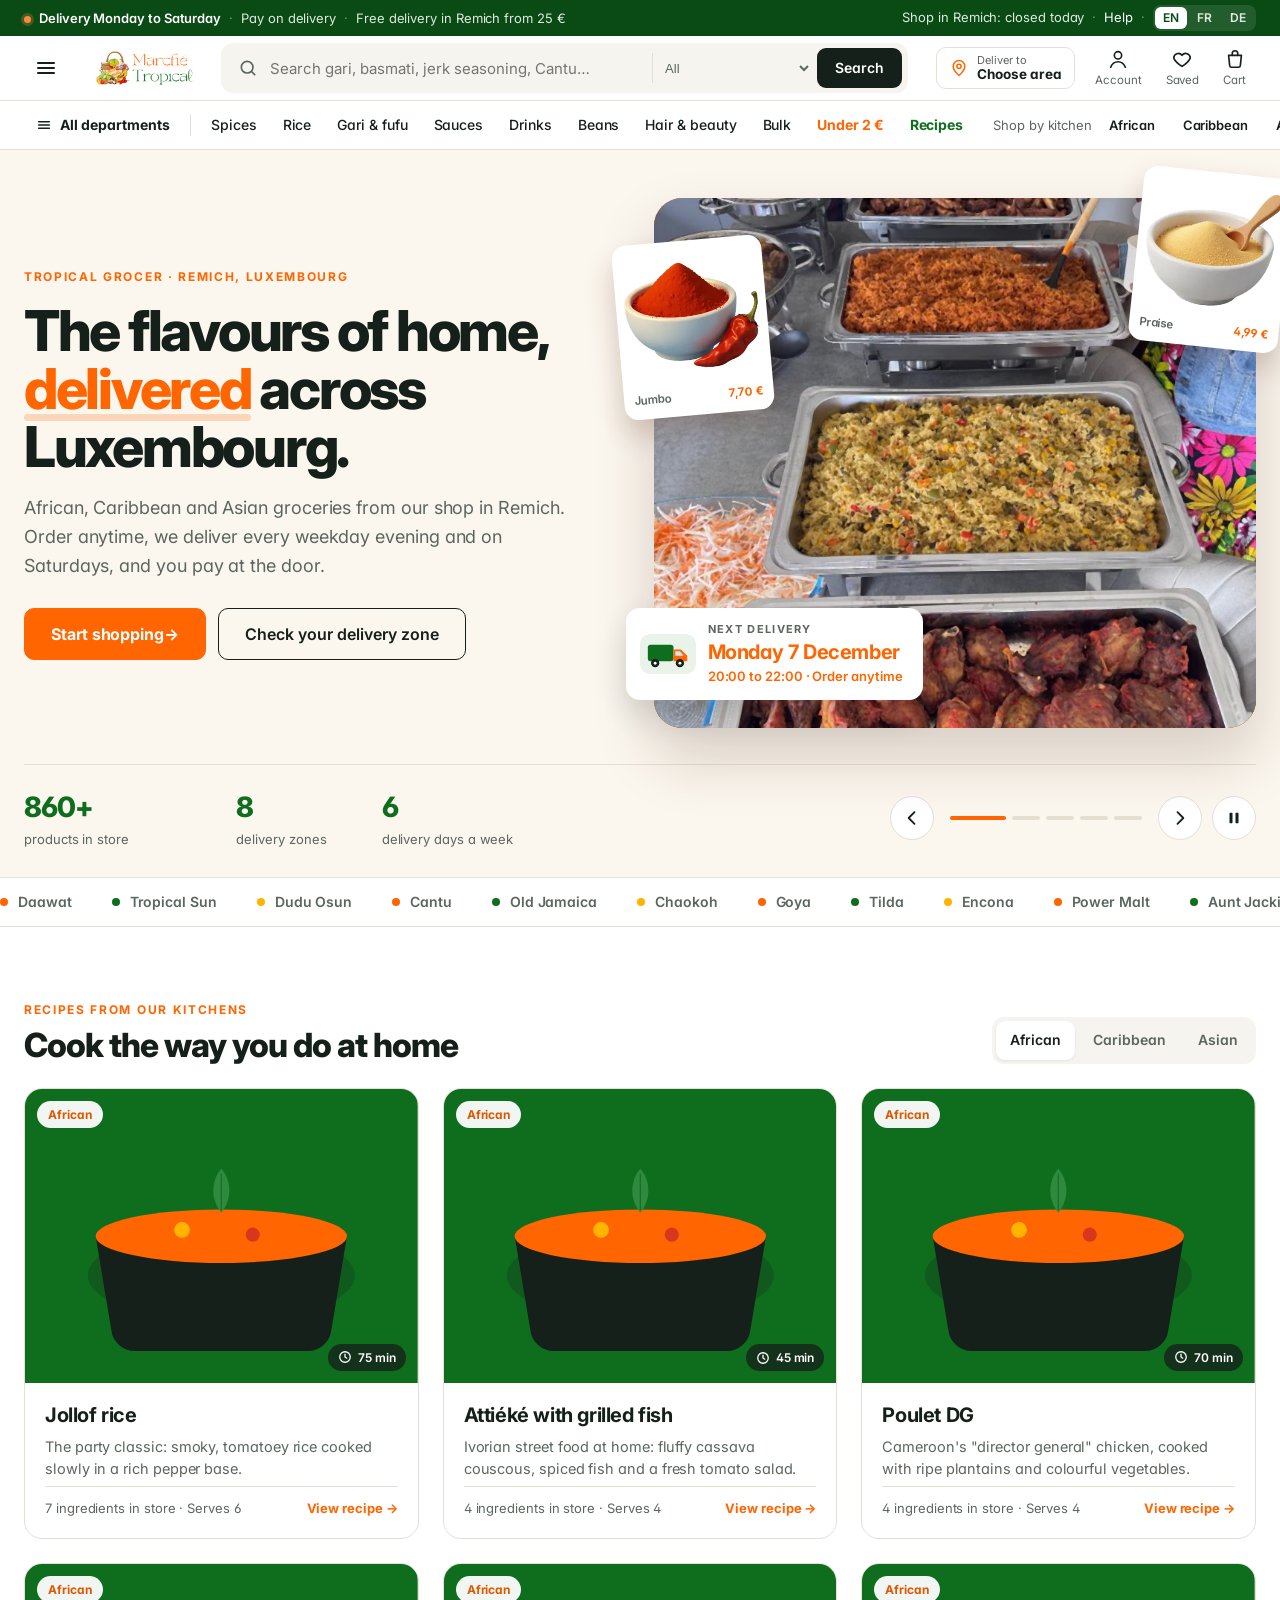
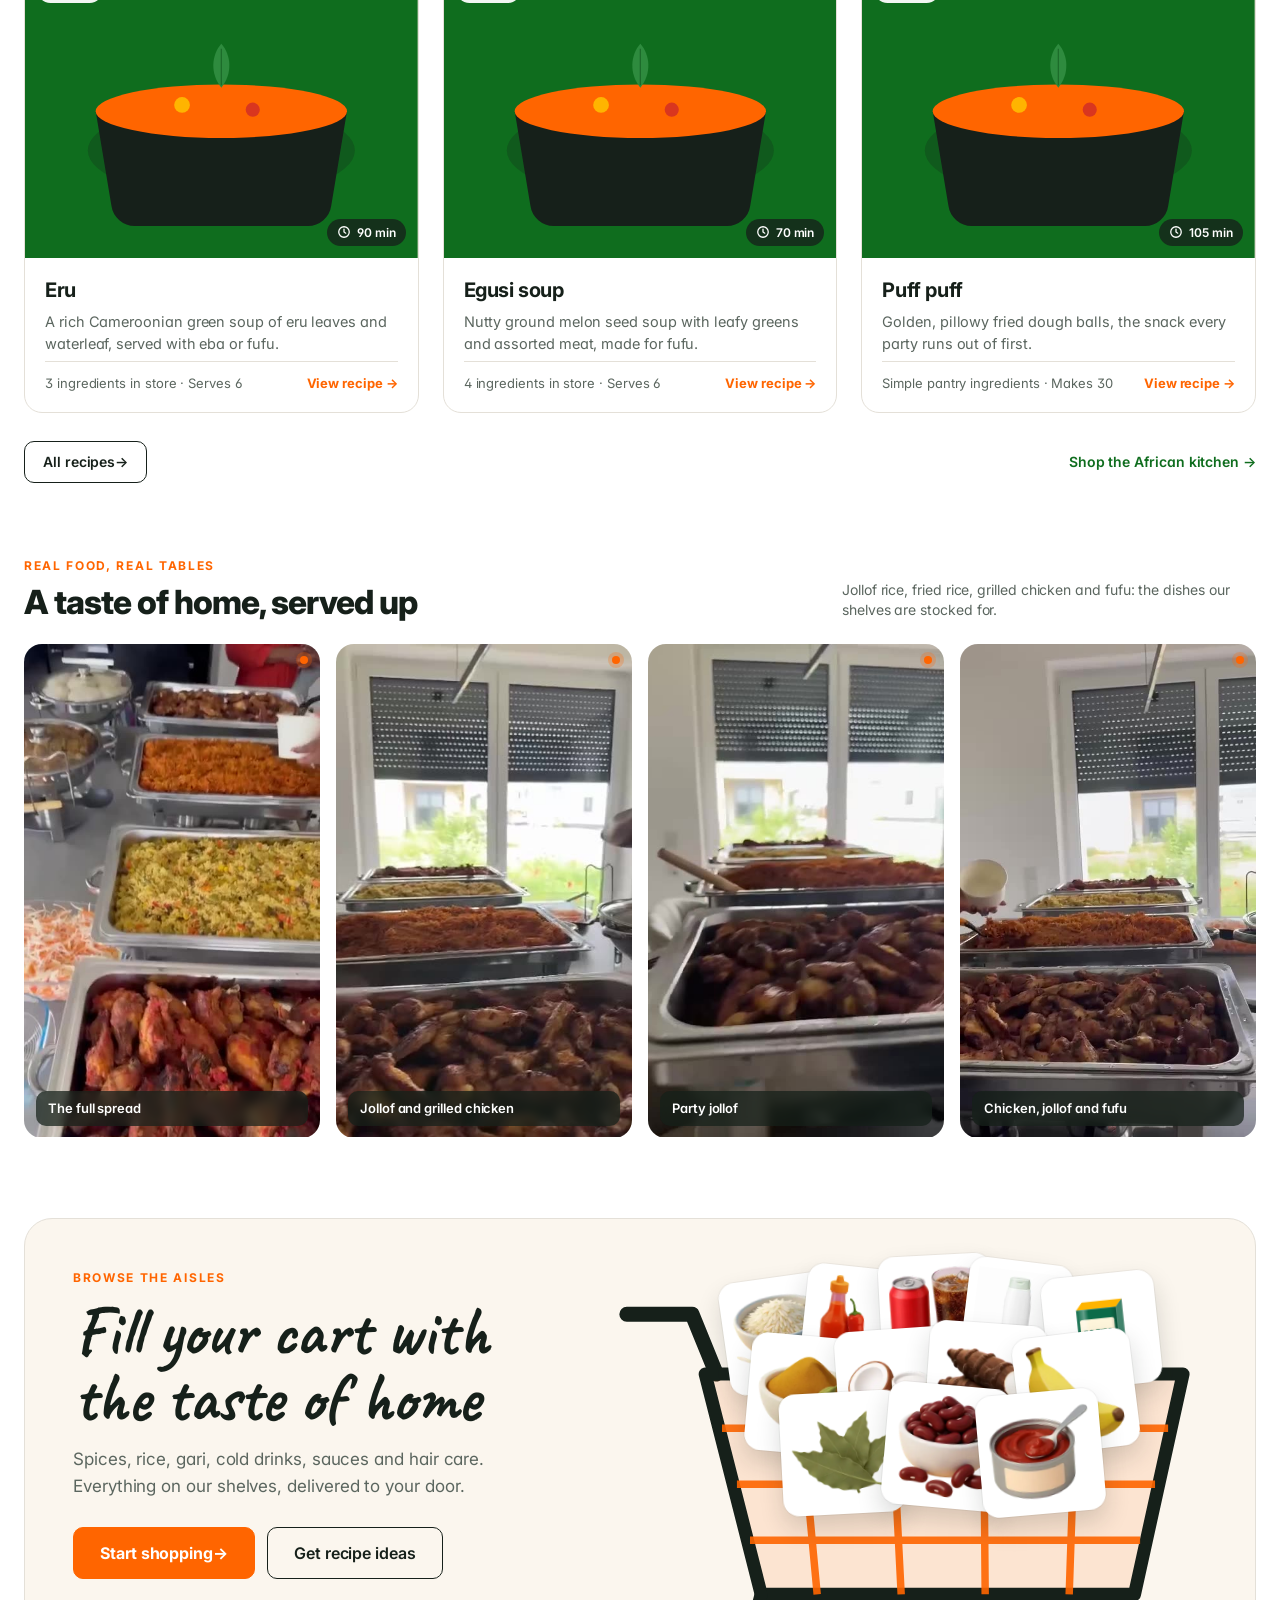
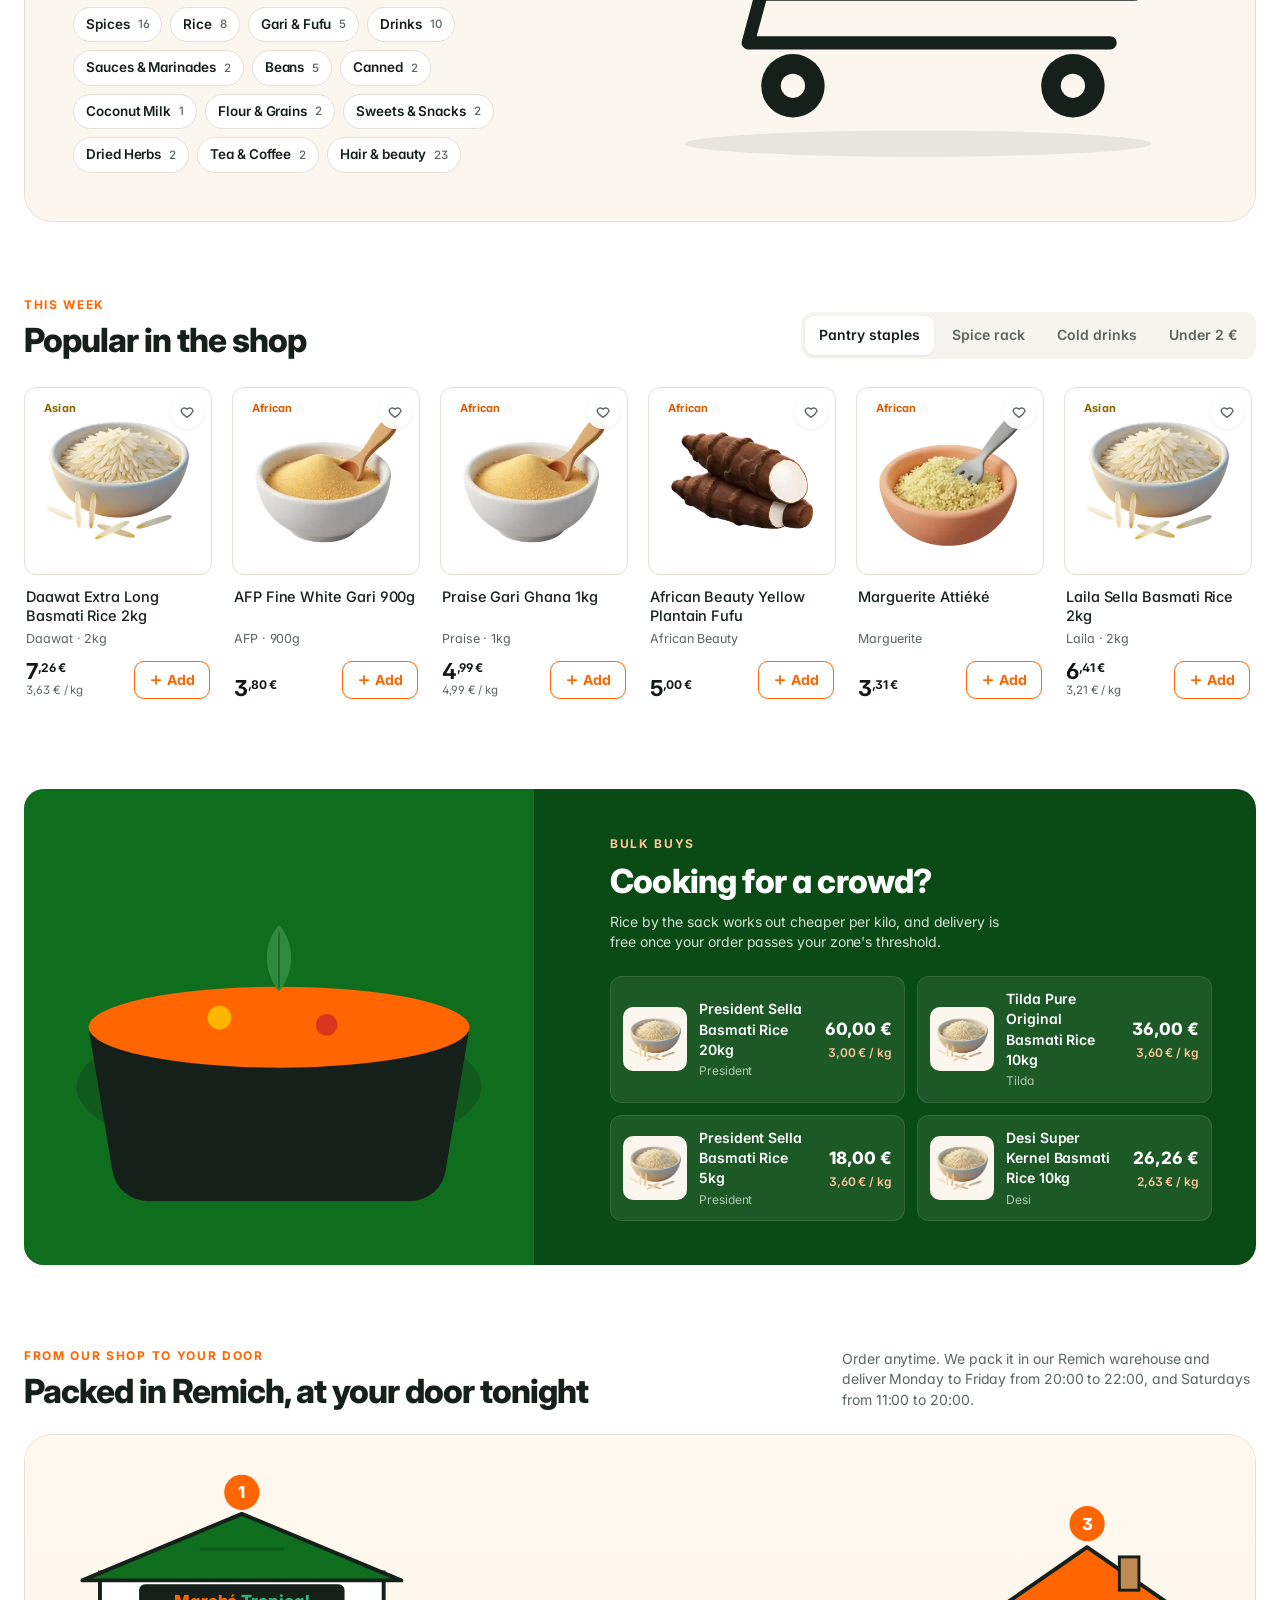
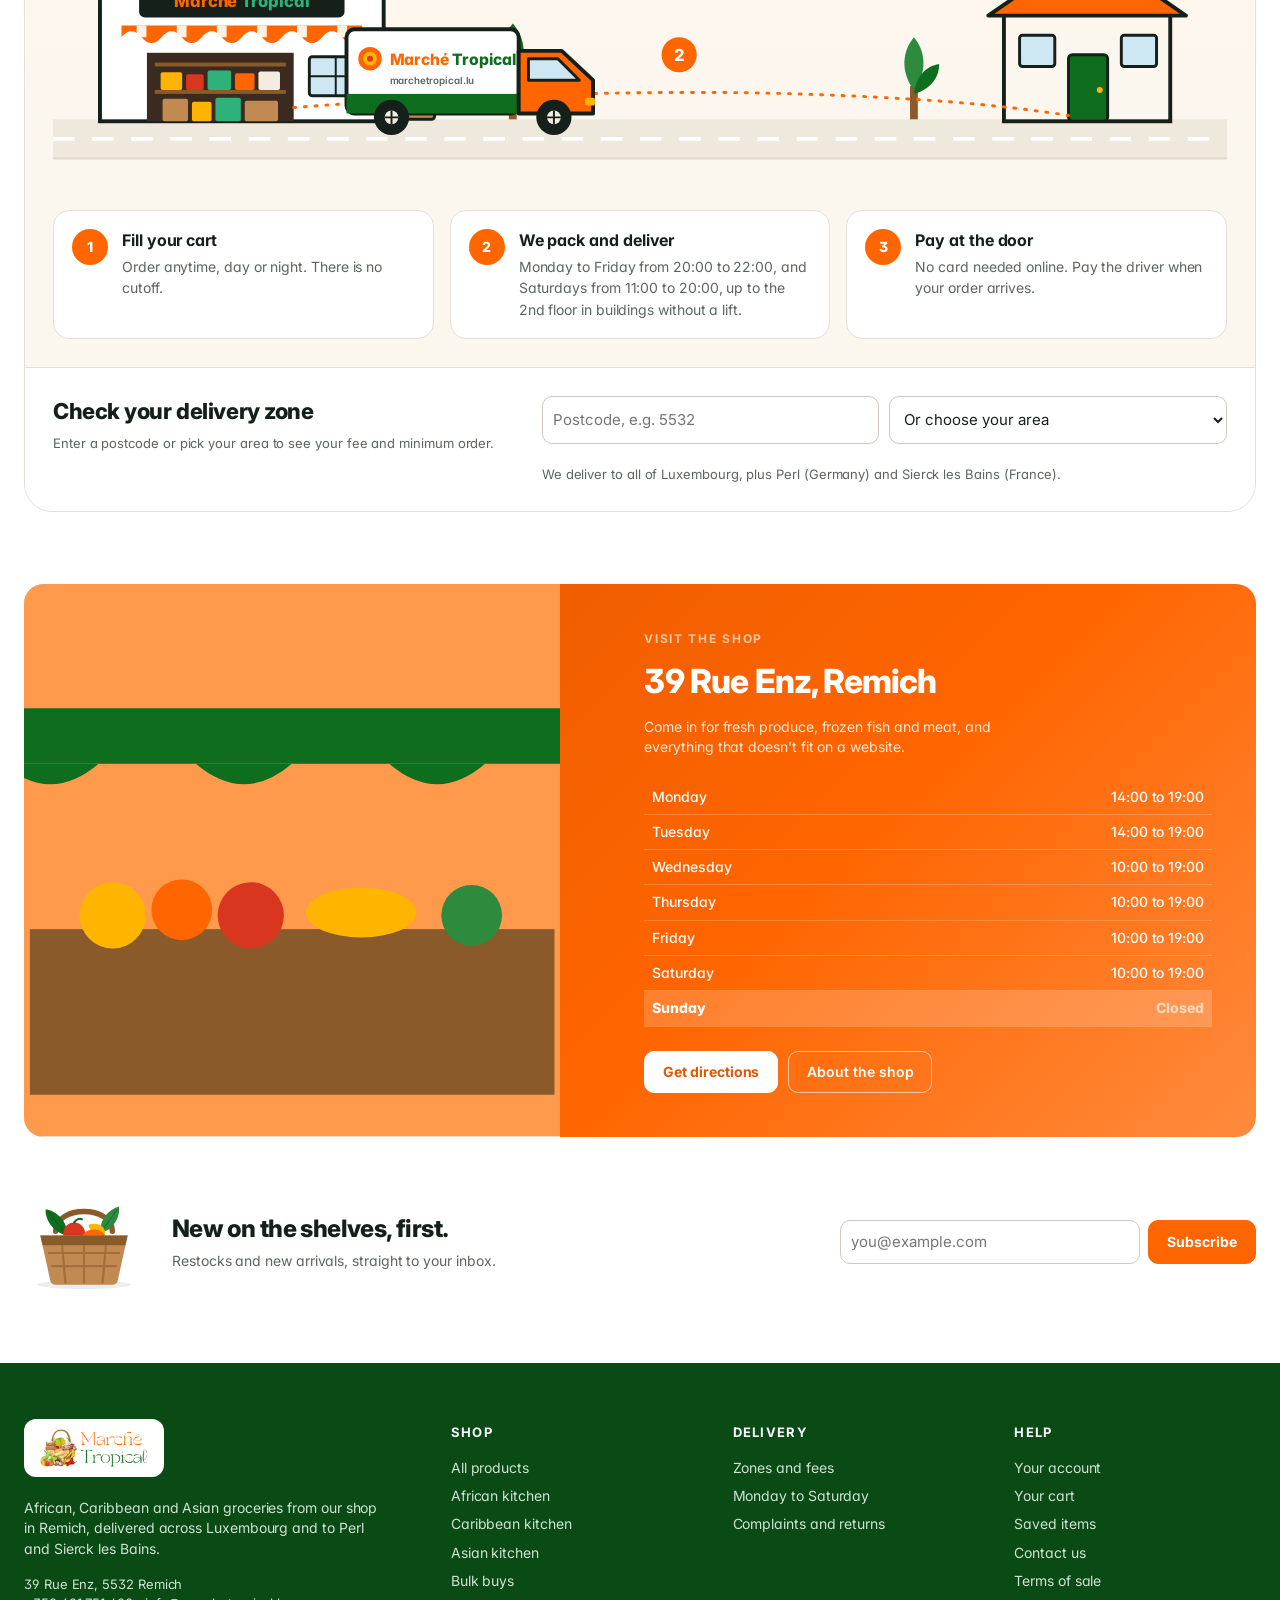
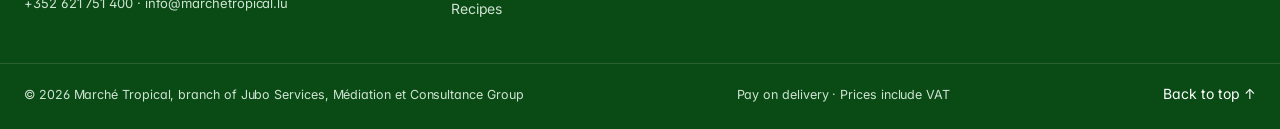
==== commit 443d4955: "Update delivery terms: Saturday 11:00 to 20:00, no Sunday, order anytime, 3 hour notice Co-Authored-" ====
--- a/index.html
+++ b/index.html
@@ -1221,7 +1221,7 @@
 <div class="ticket"><span class="t-ic" data-illus="vanmini" aria-hidden="true"></span><span><span class="t-k">Next delivery</span><b class="t-day"></b><span class="t-cut"></span></span></div></div>
 </div>
 <div class="hs" role="group" aria-roledescription="slide" aria-label="5 / 5" aria-hidden="true">
-<div class="h4copy"><span class="eyebrow hs-a">Delivered six days a week</span><h2 class="hs-t hs-a" style="--s:1">Order today, <em>eat well</em> tonight.</h2><p class="hs-a" style="--s:2">We deliver across Luxembourg and to Perl and Sierck les Bains from 20:00 to 22:00 on weekdays, and during the day on Saturdays. Order anytime, you pay at the door.</p><div class="h3cta hs-a" style="--s:3"><button class="btn y lg" data-scroll="zoneCheck">Check your delivery zone <span class="arr" aria-hidden="true">→</span></button><a class="btn ghost lg" href="#delivery">Delivery details</a></div></div>
+<div class="h4copy"><span class="eyebrow hs-a">Delivered six days a week</span><h2 class="hs-t hs-a" style="--s:1">Order today, <em>eat well</em> tonight.</h2><p class="hs-a" style="--s:2">We deliver across Luxembourg and to Perl and Sierck les Bains from 20:00 to 22:00 on weekdays, and from 11:00 to 20:00 on Saturdays. Order anytime, you pay at the door.</p><div class="h3cta hs-a" style="--s:3"><button class="btn y lg" data-scroll="zoneCheck">Check your delivery zone <span class="arr" aria-hidden="true">→</span></button><a class="btn ghost lg" href="#delivery">Delivery details</a></div></div>
 <div class="h4art"><figure class="ph ph-hero"><img class="photo" src="https://images.unsplash.com/photo-1588964895597-cfccd6e2dbf9?w=1400&amp;q=75&amp;auto=format&amp;fit=crop" alt="A box of fresh groceries" loading="lazy" onerror="this.parentNode.classList.add('off')"><span class="ph-fb" data-illus="basket" aria-hidden="true"></span></figure>
 <div class="floaters" data-floats="28,20"></div>
 <div class="ticket"><span class="t-ic" data-illus="vanmini" aria-hidden="true"></span><span><span class="t-k">Next delivery</span><b class="t-day"></b><span class="t-cut"></span></span></div></div>
@@ -1288,7 +1288,7 @@
 </div></section>
 
 <section class="wrap deliv4" id="zoneCheck">
-<div class="sec-h rv"><div><span class="eyebrow">From our shop to your door</span><h2>Packed in Remich, at your door tonight</h2></div><p class="sec-sub">Order anytime. We pack it in our Remich warehouse and deliver Monday to Friday from 20:00 to 22:00, and Saturdays during the day.</p></div>
+<div class="sec-h rv"><div><span class="eyebrow">From our shop to your door</span><h2>Packed in Remich, at your door tonight</h2></div><p class="sec-sub">Order anytime. We pack it in our Remich warehouse and deliver Monday to Friday from 20:00 to 22:00, and Saturdays from 11:00 to 20:00.</p></div>
 <div class="d4card rv">
 <div class="d4scene"><svg class="dscene" viewBox="0 0 1200 330" role="img" aria-label="A Marché Tropical truck leaving the warehouse and driving to a customer's home">
 <defs><clipPath id="roadclip"><rect x="0" y="0" width="1200" height="330"/></clipPath></defs>
@@ -1344,7 +1344,7 @@
 </svg></div>
 <ol class="d4steps">
 <li><span class="n">1</span><div><b>Fill your cart</b><span>Order anytime, day or night. There is no cutoff.</span></div></li>
-<li><span class="n">2</span><div><b>We pack and deliver</b><span>Monday to Friday from 20:00 to 22:00, and Saturdays during the day, up to the 2nd floor in buildings without a lift.</span></div></li>
+<li><span class="n">2</span><div><b>We pack and deliver</b><span>Monday to Friday from 20:00 to 22:00, and Saturdays from 11:00 to 20:00, up to the 2nd floor in buildings without a lift.</span></div></li>
 <li><span class="n">3</span><div><b>Pay at the door</b><span>No card needed online. Pay the driver when your order arrives.</span></div></li>
 </ol>
 <div class="d4zone">
@@ -1507,13 +1507,14 @@
 
 <!-- DELIVERY -->
 <section class="route" data-route="delivery" hidden>
-<section class="pagehero"><div class="wrap pagehero-in"><div class="rv"><span class="eyebrow">Delivery</span><h1>To your door, six days a week.</h1><p class="lead">We deliver Monday to Friday from 20:00 to 22:00, and on Saturdays during the day until 20:00. Order anytime, there is no cutoff. You pay on delivery.</p><a class="btn y" href="#home" data-goto-zone>Check your zone</a></div>
+<section class="pagehero"><div class="wrap pagehero-in"><div class="rv"><span class="eyebrow">Delivery</span><h1>To your door, six days a week.</h1><p class="lead">We deliver Monday to Friday from 20:00 to 22:00, and on Saturdays from 11:00 to 20:00. Order anytime, 7 days a week, there is no cutoff. There is no delivery on Sundays. You pay on delivery.</p><a class="btn y" href="#home" data-goto-zone>Check your zone</a></div>
 <div class="vanroad big rv" data-illus="van" aria-hidden="true"></div></div></section>
 <div class="wrap">
 <div class="card page rv"><h2>Zones and fees</h2><p class="muted small">From the terms of sale, section 7.1.</p>
 <div class="tbl-wrap"><table class="tbl"><thead><tr><th>Zone</th><th>Area</th><th>Minimum order</th><th>Fee</th><th>Free from</th></tr></thead><tbody id="zoneRows"></tbody></table></div></div>
 <div class="faq rv">
-<details open><summary>What if I'm not home?</summary><p>Tell us at least 5 hours ahead if you cannot receive your order. If you are out, it may be left at your door or with a neighbour.</p></details>
+<details open><summary>When can I order?</summary><p>Anytime, 7 days a week, there is no cutoff. You choose your delivery slot at checkout. There is no delivery on Sundays, so Sunday orders are delivered from Monday.</p></details>
+<details><summary>What if I'm not home?</summary><p>Tell us at least 3 hours before your delivery time, by email or phone, if you cannot receive your order. If you are out, we may leave it at your door or with a neighbour, and put a note in your letterbox.</p></details>
 <details><summary>Do you carry orders upstairs?</summary><p>Delivery is guaranteed up to the 2nd floor in buildings without a lift.</p></details>
 <details><summary>How do I pay?</summary><p>You pay the driver when your order arrives. No card is needed online.</p></details>
 <details><summary>Something arrived damaged?</summary><p>For fresh and frozen products, email us photos on the day of delivery or the next day before midnight.</p></details>
@@ -1528,10 +1529,10 @@
 
 <!-- TERMS -->
 <section class="route" data-route="terms" hidden><div class="wrap">
-<div class="card page doc"><h1>Legal notice and terms of sale</h1><p class="muted">Summary for this demo. The full text stays as published on the current site.</p>
+<div class="card page doc"><h1>Legal notice and terms of sale</h1><p class="muted">A summary of our general terms of sale. The full French text (Conditions générales de vente) applies.</p>
 <h2>Legal notice</h2><p>Marché Tropical, a branch of Jubo Services, Médiation et Consultance Group. 39 Rue Enz, 5532 Remich, Luxembourg. +352 621 751 400, info@marchetropical.lu.</p>
 <h2>Orders and payment</h2><p>Placing an order means you accept these terms. Prices are in euros and include VAT. Payment is made on delivery.</p>
-<h2>Delivery</h2><p>Monday to Friday from 20:00 to 22:00, and Saturdays during the day until 20:00. Fees depend on the zone. You give the exact address, day and slot, and tell us at least 5 hours ahead if you cannot receive the order. Delivery is guaranteed up to the 2nd floor in buildings without a lift.</p>
+<h2>Delivery</h2><p>We deliver within 95 km of our shop, Monday to Friday from 20:00 to 22:00 and Saturdays from 11:00 to 20:00. There is no delivery on Sundays. You can order anytime, 7 days a week, with no cutoff, and you choose your delivery slot when you order. Fees depend on your area. Tell us at least 3 hours before the delivery time if you cannot receive the order. Delivery is guaranteed up to the 2nd floor in buildings without a lift.</p>
 <h2>Complaints</h2><p>Fresh and frozen products: complaints only on the day of delivery or the next day before midnight, by email with photos. After 24 hours no complaint is accepted.</p>
 <h2>Right of withdrawal</h2><p>14 days, for non perishable products only.</p>
 <h2>Governing law</h2><p>Mediation may be used in case of dispute, otherwise the courts of Luxembourg apply.</p></div>
@@ -1636,6 +1637,15 @@
 
 /* ===== Translations: English source → [French, German] ===== */
 const DICT = {
+"We deliver Monday to Friday from 20:00 to 22:00, and on Saturdays from 11:00 to 20:00. Order anytime, 7 days a week, there is no cutoff. There is no delivery on Sundays. You pay on delivery.": ["Nous livrons du lundi au vendredi de 20h00 à 22h00, et le samedi de 11h00 à 20h00. Commandez à tout moment, 7 jours sur 7, sans heure limite. Pas de livraison le dimanche. Vous payez à la livraison.", "Wir liefern Montag bis Freitag von 20:00 bis 22:00 Uhr und samstags von 11:00 bis 20:00 Uhr. Bestellen Sie jederzeit, 7 Tage die Woche, ohne Bestellschluss. Sonntags keine Lieferung. Sie zahlen bei Lieferung."],
+"Order anytime. We pack it in our Remich warehouse and deliver Monday to Friday from 20:00 to 22:00, and Saturdays from 11:00 to 20:00.": ["Commandez à tout moment. Nous préparons votre commande dans notre entrepôt de Remich et livrons du lundi au vendredi de 20h00 à 22h00, et le samedi de 11h00 à 20h00.", "Bestellen Sie jederzeit. Wir packen in unserem Lager in Remich und liefern Montag bis Freitag von 20:00 bis 22:00 Uhr und samstags von 11:00 bis 20:00 Uhr."],
+"Monday to Friday from 20:00 to 22:00, and Saturdays from 11:00 to 20:00, up to the 2nd floor in buildings without a lift.": ["Du lundi au vendredi de 20h00 à 22h00, et le samedi de 11h00 à 20h00, jusqu'au 2e étage dans les immeubles sans ascenseur.", "Montag bis Freitag von 20:00 bis 22:00 Uhr und samstags von 11:00 bis 20:00 Uhr, bis in den 2. Stock in Gebäuden ohne Aufzug."],
+"We deliver across Luxembourg and to Perl and Sierck les Bains from 20:00 to 22:00 on weekdays, and from 11:00 to 20:00 on Saturdays. Order anytime, you pay at the door.": ["Nous livrons dans tout le Luxembourg ainsi qu'à Perl et Sierck les Bains de 20h00 à 22h00 en semaine, et de 11h00 à 20h00 le samedi. Commandez à tout moment, vous payez à la porte.", "Wir liefern in ganz Luxemburg sowie nach Perl und Sierck les Bains werktags von 20:00 bis 22:00 Uhr und samstags von 11:00 bis 20:00 Uhr. Bestellen Sie jederzeit, Sie zahlen an der Tür."],
+"Tell us at least 3 hours before your delivery time, by email or phone, if you cannot receive your order. If you are out, we may leave it at your door or with a neighbour, and put a note in your letterbox.": ["Prévenez-nous par courriel ou par téléphone au moins 3 heures avant l'heure de livraison si vous ne pouvez pas réceptionner votre commande. En cas d'absence, nous pouvons la déposer devant votre porte ou chez un voisin, avec une note dans votre boîte aux lettres.", "Sagen Sie uns mindestens 3 Stunden vor der Lieferzeit per E-Mail oder Telefon Bescheid, wenn Sie Ihre Bestellung nicht annehmen können. Sind Sie nicht da, stellen wir sie vor Ihre Tür oder geben sie beim Nachbarn ab und hinterlassen eine Nachricht im Briefkasten."],
+"A summary of our general terms of sale. The full French text (Conditions générales de vente) applies.": ["Résumé de nos conditions générales de vente. Le texte complet en français fait foi.", "Zusammenfassung unserer Allgemeinen Verkaufsbedingungen. Maßgeblich ist der vollständige französische Text."],
+"We deliver within 95 km of our shop, Monday to Friday from 20:00 to 22:00 and Saturdays from 11:00 to 20:00. There is no delivery on Sundays. You can order anytime, 7 days a week, with no cutoff, and you choose your delivery slot when you order. Fees depend on your area. Tell us at least 3 hours before the delivery time if you cannot receive the order. Delivery is guaranteed up to the 2nd floor in buildings without a lift.": ["Nous livrons dans un rayon de 95 km autour de notre magasin, du lundi au vendredi de 20h00 à 22h00 et le samedi de 11h00 à 20h00. Pas de livraison le dimanche. Vous pouvez commander à tout moment, 7 jours sur 7, sans heure limite, et vous choisissez votre créneau de livraison lors de la commande. Les frais dépendent de votre zone. Prévenez-nous au moins 3 heures avant l'heure de livraison si vous ne pouvez pas réceptionner la commande. Livraison garantie jusqu'au 2e étage dans les immeubles sans ascenseur.", "Wir liefern im Umkreis von 95 km um unser Geschäft, Montag bis Freitag von 20:00 bis 22:00 Uhr und samstags von 11:00 bis 20:00 Uhr. Sonntags keine Lieferung. Sie können jederzeit bestellen, 7 Tage die Woche, ohne Bestellschluss, und wählen Ihr Lieferfenster bei der Bestellung. Die Gebühren hängen von Ihrem Gebiet ab. Sagen Sie uns mindestens 3 Stunden vor der Lieferzeit Bescheid, wenn Sie die Bestellung nicht annehmen können. Lieferung garantiert bis in den 2. Stock in Gebäuden ohne Aufzug."],
+"When can I order?": ["Quand puis-je commander ?", "Wann kann ich bestellen?"],
+"Anytime, 7 days a week, there is no cutoff. You choose your delivery slot at checkout. There is no delivery on Sundays, so Sunday orders are delivered from Monday.": ["À tout moment, 7 jours sur 7, sans heure limite. Vous choisissez votre créneau de livraison lors du paiement. Il n'y a pas de livraison le dimanche : les commandes du dimanche sont livrées à partir du lundi.", "Jederzeit, 7 Tage die Woche, ohne Bestellschluss. Ihr Lieferfenster wählen Sie an der Kasse. Sonntags wird nicht geliefert, Bestellungen vom Sonntag kommen ab Montag."],
 "Delivery every": ["Livraison chaque", "Lieferung jeden"],
 "Tuesday & Thursday": ["mardi et jeudi", "Dienstag & Donnerstag"],
 "Pay on delivery": ["Paiement à la livraison", "Zahlung bei Lieferung"],
@@ -2071,7 +2081,7 @@
   cartAria: ['Cart, {n} items', 'Panier, {n} articles', 'Warenkorb, {n} Artikel'],
   yourArea: ['your area', 'votre zone', 'Ihr Gebiet'],
   zoneName: ['Zone {z}', 'zone {z}', 'Gebiet {z}'],
-  winEve: ['20:00 to 22:00', '20h00 à 22h00', '20:00 bis 22:00 Uhr'], winSat: ['during the day, until 20:00', 'en journée, jusqu\'à 20h00', 'tagsüber, bis 20:00 Uhr'],
+  winEve: ['20:00 to 22:00', '20h00 à 22h00', '20:00 bis 22:00 Uhr'], winSat: ['11:00 to 20:00', '11h00 à 20h00', '11:00 bis 20:00 Uhr'],
   mins: ['{n} min', '{n} min', '{n} Min.'], serves: ['Serves {n}', 'Pour {n} personnes', 'Für {n} Personen'], pieces: ['Makes {n}', '{n} pièces', '{n} Stück'],
   inStore: ['{n} ingredients in store', '{n} ingrédients en magasin', '{n} Zutaten im Laden'],
   addAll: ['Add {n} ingredients to cart · {x}', 'Ajouter {n} ingrédients au panier · {x}', '{n} Zutaten in den Warenkorb · {x}'],
@@ -2342,12 +2352,12 @@
 const persist = () => { store.set('mt3-cart', cart); store.set('mt3-saved', saved); store.set('mt3-wish', wish); };
 
 /* ---------- delivery days ---------- */
-/* Delivery: Monday to Friday 20:00 to 22:00, Saturday during the day until 20:00, no Sunday. Orders any time; same day if placed before the slot (Saturday: before 12:00). */
+/* Delivery: Monday to Friday 20:00 to 22:00, Saturday 11:00 to 20:00, no Sunday. Orders any time, no cutoff; same day while the window is still open. */
 function slots(n) {
   const out = [], now = new Date(), d = new Date(now); d.setHours(0, 0, 0, 0);
   for (let i = 0; out.length < n && i < 21; i++) {
     const day = new Date(d); day.setDate(d.getDate() + i); const dow = day.getDay(); if (dow === 0) continue;
-    const last = new Date(day); last.setHours(dow === 6 ? 12 : 20, 0, 0, 0);
+    const last = new Date(day); last.setHours(dow === 6 ? 20 : 22, 0, 0, 0);
     if (now < last) out.push({ date: day, sat: dow === 6, today: i === 0 });
   }
   return out;
